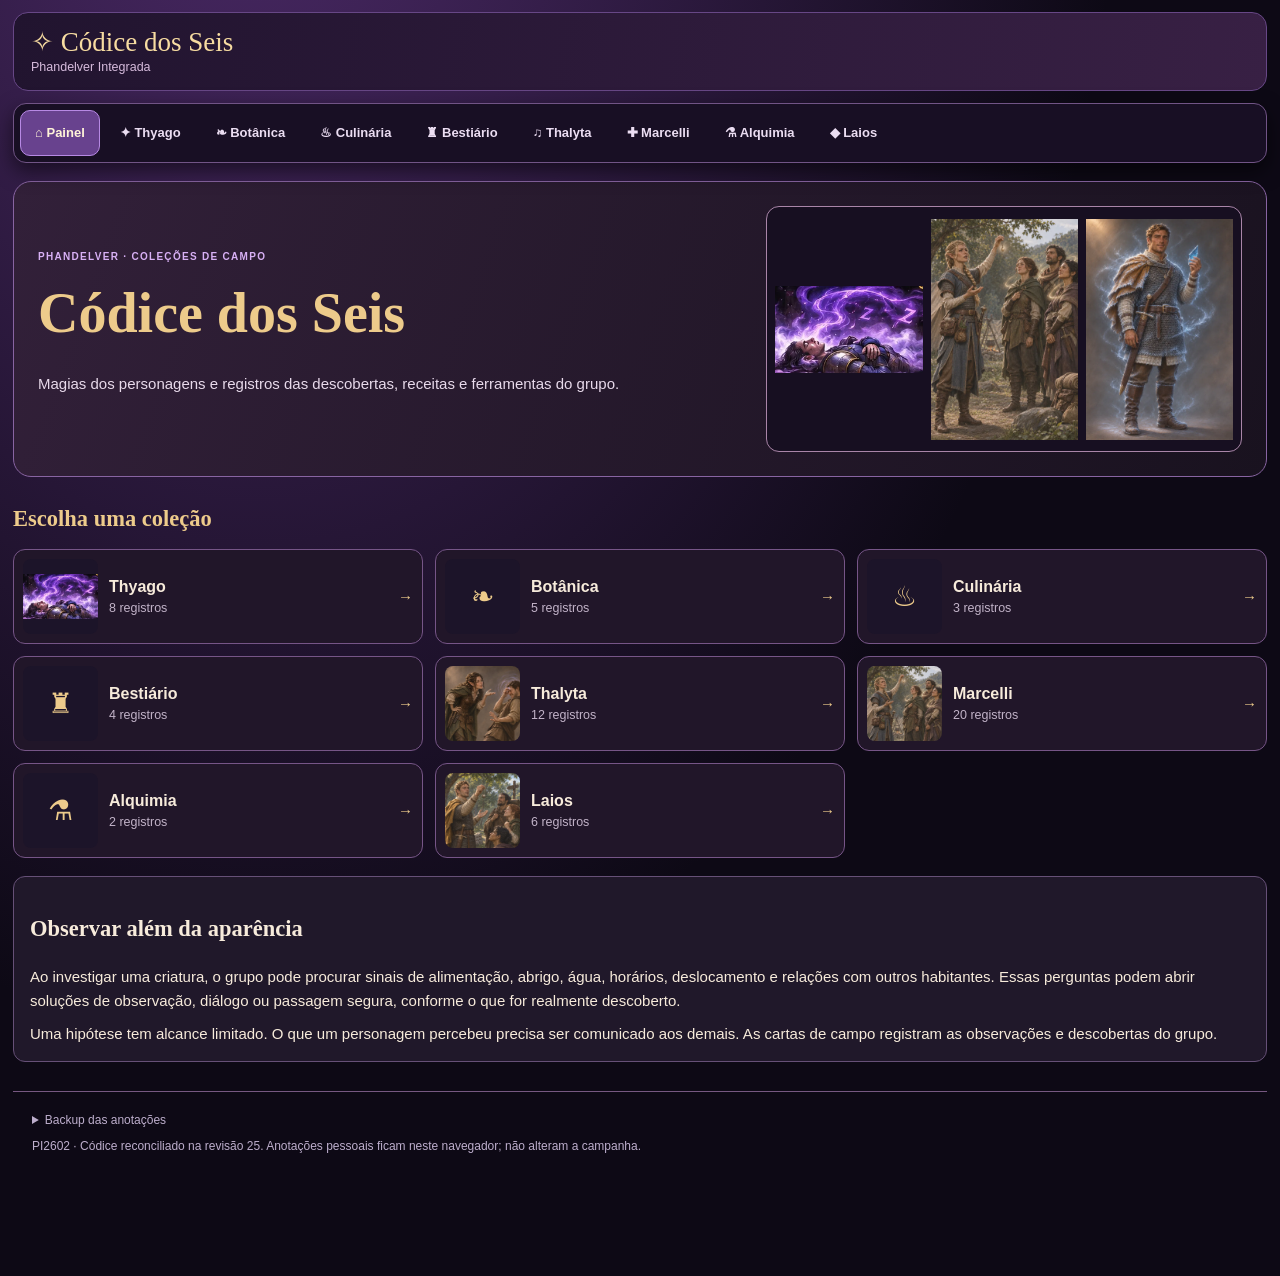
==== index.html @ 41990a7d "Integra coleções da campanha e ilustra cada receita Publica 60 cartas: 46 magias com descrição e dad" ====
<!doctype html>
<html lang="pt-BR">
<head>
  <meta charset="utf-8">
  <meta name="viewport" content="width=device-width, initial-scale=1">
  <title>Códice dos Seis · Phandelver Integrada</title>
  <link rel="icon" href="data:,">
  <link rel="stylesheet" href="./modelo.css">
  <script src="./modelo.js" defer></script>
</head>
<body>
  <div class="shell">
    <header class="head"><div><strong>✧ Códice dos Seis</strong><small>Phandelver Integrada</small></div></header>
    <nav class="nav" aria-label="Abas do Códice">
      <a href="#painel">⌂ Painel</a>
      <a href="#thyago">✦ Thyago</a>
      <a href="#botanica">❧ Botânica</a>
      <a href="#culinaria">♨ Culinária</a>
      <a href="#bestiario">♜ Bestiário</a>
      <a href="#thalyta">♫ Thalyta</a>
      <a href="#mercile">✚ Marcelli</a>
      <a href="#alquimia">⚗ Alquimia</a>
      <a href="#laios">◆ Laios</a>
    </nav>
    <main class="content">
      <section class="screen" id="painel" aria-labelledby="titulo-painel">
        <div class="hero">
          <div><div class="eyebrow">Phandelver · Coleções de campo</div><h1 id="titulo-painel">Códice dos Seis</h1><p>Magias dos personagens e registros das descobertas, receitas e ferramentas do grupo.</p></div>
          <div class="hero-gallery" aria-label="Ilustrações das coleções de magia">
            <img src="./thyago-classico-sono.webp" alt="Arte clássica da magia Sono" width="480" height="285">
            <img src="./mercile-bencao.webp" alt="Marcelli demonstra Bênção" width="760" height="1140">
            <img src="./laios-armadura-de-agathys.webp" alt="Laios demonstra Armadura de Agathys" width="760" height="1140">
          </div>
        </div>
        <h2 class="panelsection">Escolha uma coleção</h2>
        <div class="portals">
          <a class="portal" href="#thyago"><span class="portimg" aria-hidden="true"><img src="./thyago-classico-sono.webp" alt="" loading="lazy"></span><span><strong>Thyago</strong><small>8 registros</small></span><span aria-hidden="true">→</span></a>
          <a class="portal" href="#botanica"><span class="portimg" aria-hidden="true">❧</span><span><strong>Botânica</strong><small>5 registros</small></span><span aria-hidden="true">→</span></a>
          <a class="portal" href="#culinaria"><span class="portimg" aria-hidden="true">♨</span><span><strong>Culinária</strong><small>3 registros</small></span><span aria-hidden="true">→</span></a>
          <a class="portal" href="#bestiario"><span class="portimg" aria-hidden="true">♜</span><span><strong>Bestiário</strong><small>4 registros</small></span><span aria-hidden="true">→</span></a>
          <a class="portal" href="#thalyta"><span class="portimg" aria-hidden="true"><img src="./thalyta-zombaria-viciosa.webp" alt="" loading="lazy"></span><span><strong>Thalyta</strong><small>12 registros</small></span><span aria-hidden="true">→</span></a>
          <a class="portal" href="#mercile"><span class="portimg" aria-hidden="true"><img src="./mercile-bencao.webp" alt="" loading="lazy"></span><span><strong>Marcelli</strong><small>20 registros</small></span><span aria-hidden="true">→</span></a>
          <a class="portal" href="#alquimia"><span class="portimg" aria-hidden="true">⚗</span><span><strong>Alquimia</strong><small>2 registros</small></span><span aria-hidden="true">→</span></a>
          <a class="portal" href="#laios"><span class="portimg" aria-hidden="true"><img src="./laios-bencao.webp" alt="" loading="lazy"></span><span><strong>Laios</strong><small>6 registros</small></span><span aria-hidden="true">→</span></a>
        </div>
        <aside class="notebox" id="guia" aria-labelledby="titulo-guia">
      <h2 id="titulo-guia">Observar além da aparência</h2>
      <p>Ao investigar uma criatura, o grupo pode procurar sinais de alimentação, abrigo, água, horários, deslocamento e relações com outros habitantes. Essas perguntas podem abrir soluções de observação, diálogo ou passagem segura, conforme o que for realmente descoberto.</p>
      <p>Uma hipótese tem alcance limitado. O que um personagem percebeu precisa ser comunicado aos demais. As cartas de campo registram as observações e descobertas do grupo.</p>
    </aside>
      </section>
      <section class="screen" id="thyago" aria-labelledby="titulo-thyago">
        <div class="sectiontitle"><h2 id="titulo-thyago">✦ Thyago</h2><p>Magias preparadas e truques conhecidos. As artes clássicas interpretam visualmente as magias. A ficha descreve o efeito em jogo.</p></div>
        <div class="controls" hidden>
          <label>Buscar <input type="search" placeholder="Buscar na coleção…"></label>
          <label>Status<select><option value="">Todos os estados</option><option value="Preparada">Preparada</option><option value="Truque conhecido">Truque conhecido</option></select></label>
          <button type="button" data-open="true">Expandir cartas</button><button type="button" data-open="false">Recolher cartas</button>
          <output aria-live="polite"></output>
        </div>
        <div class="cards">
        <details class="card" id="thyago-sono" data-group="Preparada" data-note="thyago/sono">
          <summary><div class="art"><img src="./thyago-classico-sono.webp" alt="" loading="lazy"></div><div class="cardtop"><span class="tag">Preparada · Concentração</span><h3>Sono</h3><p class="type" lang="en">Sleep</p><p class="subdesc">Entorpece e pode adormecer alvos escolhidos.</p><span class="open" aria-hidden="true"></span></div></summary>
          <div class="detail"><dl class="facts" aria-label="Dados mecânicos"><div class="fact"><dt>Círculo</dt><dd>1º círculo</dd></div><div class="fact"><dt>Escola</dt><dd>Encantamento</dd></div><div class="fact"><dt>Conjuração</dt><dd>Ação</dd></div><div class="fact"><dt>Alcance</dt><dd>18 m</dd></div><div class="fact"><dt>Componentes</dt><dd>V · S · M — pitada de areia ou pétalas de rosa</dd></div><div class="fact"><dt>Duração</dt><dd>Até 1 minuto</dd></div><div class="fact"><dt>Concentração</dt><dd>Sim</dd></div><div class="fact"><dt>Ritual</dt><dd>Não</dd></div></dl><div class="sec"><h4>Descrição</h4><p>Entorpece e pode adormecer alvos escolhidos.</p></div><div class="sec"><h4>Regras e mecânicas</h4><p>Esfera de 1,5 m de raio. Salvaguarda de Sabedoria ao conjurar e, para quem falhou, no fim do próximo turno do alvo. A primeira falha deixa Incapacitado e a segunda, Inconsciente. Dano ou uma ação para sacudir o alvo a até 1,5 m encerra o efeito nele. Criaturas que não dormem ou imunes à Exaustão passam automaticamente.</p></div><div class="sec"><h4>Origem e fonte</h4><p>Feiticeiro · <a href="https://www.dndbeyond.com/sources/dnd/br-2024/spell-descriptions">Regras de D&amp;D de 2024</a></p></div><a href="./thyago-classico-sono.webp">Abrir ilustração completa</a><label class="notelabel">Anotações pessoais<textarea class="note" rows="2" maxlength="10000"></textarea></label></div>
        </details>
        <details class="card" id="thyago-escudo" data-group="Preparada" data-note="thyago/escudo">
          <summary><div class="art"><img src="./thyago-classico-escudo.webp" alt="" loading="lazy"></div><div class="cardtop"><span class="tag">Preparada · Reação</span><h3>Escudo</h3><p class="type" lang="en">Shield</p><p class="subdesc">Uma barreira de força imperceptível protege o conjurador.</p><span class="open" aria-hidden="true"></span></div></summary>
          <div class="detail"><dl class="facts" aria-label="Dados mecânicos"><div class="fact"><dt>Círculo</dt><dd>1º círculo</dd></div><div class="fact"><dt>Escola</dt><dd>Abjuração</dd></div><div class="fact"><dt>Conjuração</dt><dd>Reação</dd></div><div class="fact"><dt>Alcance</dt><dd>Pessoal</dd></div><div class="fact"><dt>Componentes</dt><dd>V · S</dd></div><div class="fact"><dt>Duração</dt><dd>1 rodada</dd></div><div class="fact"><dt>Concentração</dt><dd>Não</dd></div><div class="fact"><dt>Ritual</dt><dd>Não</dd></div></dl><div class="sec"><h4>Descrição</h4><p>Uma barreira de força imperceptível protege o conjurador.</p></div><div class="sec"><h4>Regras e mecânicas</h4><p>Reação ao ser atingido por um ataque ou virar alvo de Mísseis Mágicos. +5 de CA até o início do seu próximo turno, inclusive contra o ataque desencadeador. Impede dano de Mísseis Mágicos.</p></div><div class="sec"><h4>Origem e fonte</h4><p>Feiticeiro · <a href="https://www.dndbeyond.com/sources/dnd/br-2024/spell-descriptions">Regras de D&amp;D de 2024</a></p></div><a href="./thyago-classico-escudo.webp">Abrir ilustração completa</a><label class="notelabel">Anotações pessoais<textarea class="note" rows="2" maxlength="10000"></textarea></label></div>
        </details>
        <details class="card" id="thyago-farpas-prateadas" data-group="Preparada" data-note="thyago/farpas-prateadas">
          <summary><div class="art"><img src="./thyago-classico-farpas-prateadas.webp" alt="" loading="lazy"></div><div class="cardtop"><span class="tag">Preparada · Reação · Strixhaven</span><h3>Farpas Prateadas</h3><p class="type" lang="en">Silvery Barbs</p><p class="subdesc">Perturba o sucesso de uma criatura e encoraja outra.</p><span class="open" aria-hidden="true"></span></div></summary>
          <div class="detail"><dl class="facts" aria-label="Dados mecânicos"><div class="fact"><dt>Círculo</dt><dd>1º círculo</dd></div><div class="fact"><dt>Escola</dt><dd>Encantamento</dd></div><div class="fact"><dt>Conjuração</dt><dd>Reação</dd></div><div class="fact"><dt>Alcance</dt><dd>18 m</dd></div><div class="fact"><dt>Componentes</dt><dd>V</dd></div><div class="fact"><dt>Duração</dt><dd>Instantânea</dd></div><div class="fact"><dt>Concentração</dt><dd>Não</dd></div><div class="fact"><dt>Ritual</dt><dd>Não</dd></div></dl><div class="sec"><h4>Descrição</h4><p>Perturba o sucesso de uma criatura e encoraja outra.</p></div><div class="sec"><h4>Regras e mecânicas</h4><p>Reação quando uma criatura visível a até 18 m tem sucesso num ataque, teste de atributo ou salvaguarda. Ela repete o d20 e usa o menor. Uma criatura diferente que você vê no alcance, inclusive você, tem vantagem na próxima dessas jogadas em até 1 minuto. O benefício não se acumula.</p></div><div class="sec"><h4>Origem e fonte</h4><p>Feiticeiro · <a href="https://www.dndbeyond.com/posts/1371-silvery-barbs-snatch-a-victory-from-the-jaws-of">Strixhaven · 2021</a></p></div><a href="./thyago-classico-farpas-prateadas.webp">Abrir ilustração completa</a><label class="notelabel">Anotações pessoais<textarea class="note" rows="2" maxlength="10000"></textarea></label></div>
        </details>
        <details class="card" id="thyago-graxa" data-group="Preparada" data-note="thyago/graxa">
          <summary><div class="art"><img src="./thyago-classico-graxa.webp" alt="" loading="lazy"></div><div class="cardtop"><span class="tag">Preparada</span><h3>Graxa</h3><p class="type" lang="en">Grease</p><p class="subdesc">Torna uma parte do chão escorregadia.</p><span class="open" aria-hidden="true"></span></div></summary>
          <div class="detail"><dl class="facts" aria-label="Dados mecânicos"><div class="fact"><dt>Círculo</dt><dd>1º círculo</dd></div><div class="fact"><dt>Escola</dt><dd>Conjuração</dd></div><div class="fact"><dt>Conjuração</dt><dd>Ação</dd></div><div class="fact"><dt>Alcance</dt><dd>18 m</dd></div><div class="fact"><dt>Componentes</dt><dd>V · S · M — toucinho com pele ou manteiga</dd></div><div class="fact"><dt>Duração</dt><dd>1 minuto</dd></div><div class="fact"><dt>Concentração</dt><dd>Não</dd></div><div class="fact"><dt>Ritual</dt><dd>Não</dd></div></dl><div class="sec"><h4>Descrição</h4><p>Torna uma parte do chão escorregadia.</p></div><div class="sec"><h4>Regras e mecânicas</h4><p>Quadrado de 3 m de lado de graxa não inflamável e terreno difícil. Salvaguarda de Destreza ao surgir sob a criatura, ao entrar na área ou ao terminar o turno nela. Falha deixa Caído.</p></div><div class="sec"><h4>Origem e fonte</h4><p>Feiticeiro · <a href="https://www.dndbeyond.com/sources/dnd/br-2024/spell-descriptions">Regras de D&amp;D de 2024</a></p></div><a href="./thyago-classico-graxa.webp">Abrir ilustração completa</a><label class="notelabel">Anotações pessoais<textarea class="note" rows="2" maxlength="10000"></textarea></label></div>
        </details>
        <details class="card" id="thyago-explosao-feiticeira" data-group="Truque conhecido" data-note="thyago/explosao-feiticeira">
          <summary><div class="art"><img src="./thyago-classico-explosao-feiticeira.webp" alt="" loading="lazy"></div><div class="cardtop"><span class="tag">Truque conhecido</span><h3>Explosão Feiticeira</h3><p class="type" lang="en">Sorcerous Burst</p><p class="subdesc">Projeta energia feiticeira de um tipo escolhido.</p><span class="open" aria-hidden="true"></span></div></summary>
          <div class="detail"><dl class="facts" aria-label="Dados mecânicos"><div class="fact"><dt>Círculo</dt><dd>Truque</dd></div><div class="fact"><dt>Escola</dt><dd>Evocação</dd></div><div class="fact"><dt>Conjuração</dt><dd>Ação</dd></div><div class="fact"><dt>Alcance</dt><dd>36 m</dd></div><div class="fact"><dt>Componentes</dt><dd>V · S</dd></div><div class="fact"><dt>Duração</dt><dd>Instantânea</dd></div><div class="fact"><dt>Concentração</dt><dd>Não</dd></div><div class="fact"><dt>Ritual</dt><dd>Não</dd></div></dl><div class="sec"><h4>Descrição</h4><p>Projeta energia feiticeira de um tipo escolhido.</p></div><div class="sec"><h4>Regras e mecânicas</h4><p>Ataque mágico à distância contra uma criatura ou objeto. 1d8 de ácido, frio, fogo, elétrico, veneno, psíquico ou trovejante. Cada 8 permite outro d8, até um total de dados extras igual ao modificador de conjuração. O dano-base passa a 2d8/3d8/4d8 nos níveis 5/11/17. A arte estiliza diferentes tipos de energia. Escolha um tipo por conjuração.</p></div><div class="sec"><h4>Origem e fonte</h4><p>Feiticeiro · <a href="https://www.dndbeyond.com/sources/dnd/br-2024/spell-descriptions">Regras de D&amp;D de 2024</a></p></div><a href="./thyago-classico-explosao-feiticeira.webp">Abrir ilustração completa</a><label class="notelabel">Anotações pessoais<textarea class="note" rows="2" maxlength="10000"></textarea></label></div>
        </details>
        <details class="card" id="thyago-estilhaco-mental" data-group="Truque conhecido" data-note="thyago/estilhaco-mental">
          <summary><div class="art"><img src="./thyago-classico-estilhaco-mental.webp" alt="" loading="lazy"></div><div class="cardtop"><span class="tag">Truque conhecido</span><h3>Estilhaço Mental</h3><p class="type" lang="en">Mind Sliver</p><p class="subdesc">Desorienta uma criatura com uma intrusão psíquica.</p><span class="open" aria-hidden="true"></span></div></summary>
          <div class="detail"><dl class="facts" aria-label="Dados mecânicos"><div class="fact"><dt>Círculo</dt><dd>Truque</dd></div><div class="fact"><dt>Escola</dt><dd>Encantamento</dd></div><div class="fact"><dt>Conjuração</dt><dd>Ação</dd></div><div class="fact"><dt>Alcance</dt><dd>18 m</dd></div><div class="fact"><dt>Componentes</dt><dd>V</dd></div><div class="fact"><dt>Duração</dt><dd>1 rodada</dd></div><div class="fact"><dt>Concentração</dt><dd>Não</dd></div><div class="fact"><dt>Ritual</dt><dd>Não</dd></div></dl><div class="sec"><h4>Descrição</h4><p>Desorienta uma criatura com uma intrusão psíquica.</p></div><div class="sec"><h4>Regras e mecânicas</h4><p>Salvaguarda de Inteligência. Falha causa 1d6 psíquico e impõe −1d4 à próxima salvaguarda do alvo até o fim do seu próximo turno. Dano de 2d6/3d6/4d6 nos níveis 5/11/17.</p></div><div class="sec"><h4>Origem e fonte</h4><p>Feiticeiro · <a href="https://www.dndbeyond.com/sources/dnd/phb-2024">Player’s Handbook · 2024</a></p></div><a href="./thyago-classico-estilhaco-mental.webp">Abrir ilustração completa</a><label class="notelabel">Anotações pessoais<textarea class="note" rows="2" maxlength="10000"></textarea></label></div>
        </details>
        <details class="card" id="thyago-mao-magica" data-group="Truque conhecido" data-note="thyago/mao-magica">
          <summary><div class="art"><img src="./thyago-classico-mao-magica.webp" alt="" loading="lazy"></div><div class="cardtop"><span class="tag">Truque conhecido</span><h3>Mão Mágica</h3><p class="type" lang="en">Mage Hand</p><p class="subdesc">Uma mão espectral manipula objetos leves à distância.</p><span class="open" aria-hidden="true"></span></div></summary>
          <div class="detail"><dl class="facts" aria-label="Dados mecânicos"><div class="fact"><dt>Círculo</dt><dd>Truque</dd></div><div class="fact"><dt>Escola</dt><dd>Conjuração</dd></div><div class="fact"><dt>Conjuração</dt><dd>Ação</dd></div><div class="fact"><dt>Alcance</dt><dd>9 m</dd></div><div class="fact"><dt>Componentes</dt><dd>V · S</dd></div><div class="fact"><dt>Duração</dt><dd>1 minuto</dd></div><div class="fact"><dt>Concentração</dt><dd>Não</dd></div><div class="fact"><dt>Ritual</dt><dd>Não</dd></div></dl><div class="sec"><h4>Descrição</h4><p>Uma mão espectral manipula objetos leves à distância.</p></div><div class="sec"><h4>Regras e mecânicas</h4><p>Pode abrir recipientes ou portas destrancadas e manipular, retirar ou guardar objetos. Nas rodadas seguintes, uma ação de Magia volta a controlá-la e pode movê-la até 9 m. A mão não ataca, não ativa itens mágicos e carrega até 4,5 kg.</p></div><div class="sec"><h4>Origem e fonte</h4><p>Feiticeiro · <a href="https://www.dndbeyond.com/sources/dnd/br-2024/spell-descriptions">Regras de D&amp;D de 2024</a></p></div><a href="./thyago-classico-mao-magica.webp">Abrir ilustração completa</a><label class="notelabel">Anotações pessoais<textarea class="note" rows="2" maxlength="10000"></textarea></label></div>
        </details>
        <details class="card" id="thyago-ilusao-menor" data-group="Truque conhecido" data-note="thyago/ilusao-menor">
          <summary><div class="art"><img src="./thyago-classico-ilusao-menor.webp" alt="" loading="lazy"></div><div class="cardtop"><span class="tag">Truque conhecido</span><h3>Ilusão Menor</h3><p class="type" lang="en">Minor Illusion</p><p class="subdesc">Cria um som ou a imagem de um objeto.</p><span class="open" aria-hidden="true"></span></div></summary>
          <div class="detail"><dl class="facts" aria-label="Dados mecânicos"><div class="fact"><dt>Círculo</dt><dd>Truque</dd></div><div class="fact"><dt>Escola</dt><dd>Ilusão</dd></div><div class="fact"><dt>Conjuração</dt><dd>Ação</dd></div><div class="fact"><dt>Alcance</dt><dd>9 m</dd></div><div class="fact"><dt>Componentes</dt><dd>S · M — um pouco de lã</dd></div><div class="fact"><dt>Duração</dt><dd>1 minuto</dd></div><div class="fact"><dt>Concentração</dt><dd>Não</dd></div><div class="fact"><dt>Ritual</dt><dd>Não</dd></div></dl><div class="sec"><h4>Descrição</h4><p>Cria um som ou a imagem de um objeto.</p></div><div class="sec"><h4>Regras e mecânicas</h4><p>Imagem de um objeto em cubo de até 1,5 m de lado, sem luz, som ou cheiro. O toque revela a ilusão. Uma ação de Estudar permite identificá-la com Investigação contra a CD de magia.</p></div><div class="sec"><h4>Origem e fonte</h4><p>Feiticeiro · <a href="https://www.dndbeyond.com/sources/dnd/br-2024/spell-descriptions">Regras de D&amp;D de 2024</a></p></div><a href="./thyago-classico-ilusao-menor.webp">Abrir ilustração completa</a><label class="notelabel">Anotações pessoais<textarea class="note" rows="2" maxlength="10000"></textarea></label></div>
        </details>
        </div>
      </section>
      <section class="screen" id="botanica" aria-labelledby="titulo-botanica">
        <div class="sectiontitle"><h2 id="titulo-botanica">❧ Botânica</h2><p>Registros botânicos; quantidades e efeitos dependem da reconciliação.</p></div>
        <div class="controls" hidden>
          <label>Buscar <input type="search" placeholder="Buscar na coleção…"></label>
          
          <button type="button" data-open="true">Expandir cartas</button><button type="button" data-open="false">Recolher cartas</button>
          <output aria-live="polite"></output>
        </div>
        <div class="cards"><details class="card" id="botanica-herbalismo" data-group="referência pública" data-note="botanica/herbalismo"><summary><div class="art"><img src="./colecao-oficios.webp" alt="Ilustração editorial de estudo e ferramentas; não identifica uma espécie de planta" loading="lazy" width="1100" height="1100"></div><div class="cardtop"><span class="tag">referência pública</span><h3>Herbalismo de Marcelli</h3><span class="open" aria-hidden="true"></span></div></summary><div class="detail"><p>Herbalismo de Marcelli consta como proficiência na ficha. Posse, acesso a ferramentas e estoques atuais precisam ser conferidos antes de um preparo.</p><p class="art-note">Ilustração interpretativa. Cores, pose e acessórios não são registro de observação nem prova de posse.</p><a href="./colecao-oficios.webp">Abrir ilustração completa</a><label class="notelabel">Anotações pessoais<textarea class="note" rows="2" maxlength="10000"></textarea></label></div></details><details class="card" id="botanica-natureza" data-group="referência pública" data-note="botanica/natureza"><summary><div class="art"><img src="./colecao-oficios.webp" alt="Ilustração editorial de estudo e ferramentas; não identifica uma espécie de planta" loading="lazy" width="1100" height="1100"></div><div class="cardtop"><span class="tag">referência pública</span><h3>Natureza de Senshi</h3><span class="open" aria-hidden="true"></span></div></summary><div class="detail"><p>Natureza de Senshi consta como proficiência na ficha. Isso permite propor estudos, mas não identifica automaticamente plantas nem garante segurança alimentar.</p><p class="art-note">Ilustração interpretativa. Cores, pose e acessórios não são registro de observação nem prova de posse.</p><a href="./colecao-oficios.webp">Abrir ilustração completa</a><label class="notelabel">Anotações pessoais<textarea class="note" rows="2" maxlength="10000"></textarea></label></div></details><details class="card" id="botanica-serenalia" data-group="registro histórico" data-note="botanica/serenalia"><summary><div class="art"><img src="./colecao-oficios.webp" alt="Ilustração editorial de estudo e ferramentas; não identifica uma espécie de planta" loading="lazy" width="1100" height="1100"></div><div class="cardtop"><span class="tag">registro histórico</span><h3>Serenália</h3><span class="open" aria-hidden="true"></span></div></summary><div class="detail"><p>Serenália aparece no histórico de colheita da sessão. Quantidade atual, custódia, conservação e propriedades não estão integralmente reconciliadas. O nome usado na sessão não confirma espécie botânica real ou efeito mágico.</p><p class="art-note">Ilustração interpretativa. Cores, pose e acessórios não são registro de observação nem prova de posse.</p><a href="./colecao-oficios.webp">Abrir ilustração completa</a><label class="notelabel">Anotações pessoais<textarea class="note" rows="2" maxlength="10000"></textarea></label></div></details><details class="card" id="botanica-mentaria" data-group="registro histórico" data-note="botanica/mentaria"><summary><div class="art"><img src="./colecao-oficios.webp" alt="Ilustração editorial de estudo e ferramentas; não identifica uma espécie de planta" loading="lazy" width="1100" height="1100"></div><div class="cardtop"><span class="tag">registro histórico</span><h3>Mentária-das-colinas</h3><span class="open" aria-hidden="true"></span></div></summary><div class="detail"><p>Mentária-das-colinas aparece no histórico de colheita da sessão. Quantidade atual, custódia, conservação e propriedades não estão integralmente reconciliadas. O nome usado na sessão não confirma espécie botânica real ou efeito mágico.</p><p class="art-note">Ilustração interpretativa. Cores, pose e acessórios não são registro de observação nem prova de posse.</p><a href="./colecao-oficios.webp">Abrir ilustração completa</a><label class="notelabel">Anotações pessoais<textarea class="note" rows="2" maxlength="10000"></textarea></label></div></details><details class="card" id="botanica-raiz-de-vigor" data-group="registro histórico" data-note="botanica/raiz-de-vigor"><summary><div class="art"><img src="./colecao-oficios.webp" alt="Ilustração editorial de estudo e ferramentas; não identifica uma espécie de planta" loading="lazy" width="1100" height="1100"></div><div class="cardtop"><span class="tag">registro histórico</span><h3>Raiz-de-vigor</h3><span class="open" aria-hidden="true"></span></div></summary><div class="detail"><p>Raiz-de-vigor aparece no histórico de colheita da sessão. Quantidade atual, custódia, conservação e propriedades não estão integralmente reconciliadas. O nome usado na sessão não confirma espécie botânica real ou efeito mágico.</p><p class="art-note">Ilustração interpretativa. Cores, pose e acessórios não são registro de observação nem prova de posse.</p><a href="./colecao-oficios.webp">Abrir ilustração completa</a><label class="notelabel">Anotações pessoais<textarea class="note" rows="2" maxlength="10000"></textarea></label></div></details>
        
        
        </div>
      </section>
      <section class="screen" id="culinaria" aria-labelledby="titulo-culinaria">
        <div class="sectiontitle"><h2 id="titulo-culinaria">♨ Culinária</h2><p>Receitas comuns do repertório do Senshi.</p></div>
        <div class="controls" hidden>
          <label>Buscar <input type="search" placeholder="Buscar na coleção…"></label>
          
          <button type="button" data-open="true">Expandir cartas</button><button type="button" data-open="false">Recolher cartas</button>
          <output aria-live="polite"></output>
        </div>
        <div class="cards"><details class="card" id="culinaria-ensopado" data-group="referência pública" data-note="culinaria/ensopado"><summary><div class="art"><img src="./receita-ensopado.webp" alt="Ilustração editorial de comida comum" loading="lazy" width="1100" height="1100"></div><div class="cardtop"><span class="tag">referência pública</span><h3>Ensopado de Cogumelos da Caverna</h3><span class="open" aria-hidden="true"></span></div></summary><div class="detail"><p>Ensopado de Cogumelos da Caverna é uma receita comum já presente no Códice público. Usar somente cogumelos identificados como adequados ao consumo. Esta publicação não adiciona ingredientes ou porções ao inventário.</p><p class="art-note">Ilustração interpretativa. Cores, pose e acessórios não são registro de observação nem prova de posse.</p><a href="./receita-ensopado.webp">Abrir ilustração completa</a><label class="notelabel">Anotações pessoais<textarea class="note" rows="2" maxlength="10000"></textarea></label></div></details><details class="card" id="culinaria-espetinhos" data-group="referência pública" data-note="culinaria/espetinhos"><summary><div class="art"><img src="./receita-espetinhos.webp" alt="Ilustração editorial de comida comum" loading="lazy" width="1100" height="1100"></div><div class="cardtop"><span class="tag">referência pública</span><h3>Espetinhos do Explorador</h3><span class="open" aria-hidden="true"></span></div></summary><div class="detail"><p>Espetinhos do Explorador é uma receita comum de viagem já presente no Códice público. Ingredientes, utensílios e tempo precisam ser conferidos antes do preparo. Esta publicação não adiciona ingredientes ou porções ao inventário.</p><p class="art-note">Ilustração interpretativa. Cores, pose e acessórios não são registro de observação nem prova de posse.</p><a href="./receita-espetinhos.webp">Abrir ilustração completa</a><label class="notelabel">Anotações pessoais<textarea class="note" rows="2" maxlength="10000"></textarea></label></div></details><details class="card" id="culinaria-caldo" data-group="referência pública" data-note="culinaria/caldo"><summary><div class="art"><img src="./receita-caldo.webp" alt="Ilustração editorial de comida comum" loading="lazy" width="1100" height="1100"></div><div class="cardtop"><span class="tag">referência pública</span><h3>Caldo Revigorante do Viajante</h3><span class="open" aria-hidden="true"></span></div></summary><div class="detail"><p>Caldo Revigorante do Viajante é uma receita comum já presente no Códice público. O nome não concede cura de pontos de vida ou outro efeito mágico. Esta publicação não adiciona ingredientes ou porções ao inventário.</p><p class="art-note">Ilustração interpretativa. Cores, pose e acessórios não são registro de observação nem prova de posse.</p><a href="./receita-caldo.webp">Abrir ilustração completa</a><label class="notelabel">Anotações pessoais<textarea class="note" rows="2" maxlength="10000"></textarea></label></div></details>
        
        
        
        </div>
      </section>
      <section class="screen" id="bestiario" aria-labelledby="titulo-bestiario">
        <div class="sectiontitle"><h2 id="titulo-bestiario">♜ Bestiário</h2><p>Criaturas encontradas pelo grupo.</p></div>
        <div class="controls" hidden>
          <label>Buscar <input type="search" placeholder="Buscar na coleção…"></label>
          
          <button type="button" data-open="true">Expandir cartas</button><button type="button" data-open="false">Recolher cartas</button>
          <output aria-live="polite"></output>
        </div>
        <div class="cards"><details class="card" id="bestiario-goblins" data-group="avistado" data-note="bestiario/goblins"><summary><div class="art"><img src="./colecao-goblin.webp" alt="Ilustração interpretativa de Goblins Cragmaw" loading="lazy" width="1100" height="1100"></div><div class="cardtop"><span class="tag">avistado</span><h3>Goblins Cragmaw</h3><span class="open" aria-hidden="true"></span></div></summary><div class="detail"><p>Goblins Cragmaw foram vistos pelo grupo na caverna Cragmaw. Registro confirmado pelo jogador; capacidades não observadas permanecem fora desta carta.</p><p class="art-note">Ilustração interpretativa. Cores, pose e acessórios não são registro de observação nem prova de posse.</p><a href="./colecao-goblin.webp">Abrir ilustração completa</a><label class="notelabel">Anotações pessoais<textarea class="note" rows="2" maxlength="10000"></textarea></label></div></details><details class="card" id="bestiario-bugbear" data-group="avistado" data-note="bestiario/bugbear"><summary><div class="art"><img src="./colecao-bugbear.webp" alt="Ilustração interpretativa de Bugbear" loading="lazy" width="1100" height="1100"></div><div class="cardtop"><span class="tag">avistado</span><h3>Bugbear</h3><span class="open" aria-hidden="true"></span></div></summary><div class="detail"><p>Bugbear foi visto pelo grupo na caverna Cragmaw. A carta registra o encontro, sem revelar estatísticas ou atribuir uma coleta de partes.</p><p class="art-note">Ilustração interpretativa. Cores, pose e acessórios não são registro de observação nem prova de posse.</p><a href="./colecao-bugbear.webp">Abrir ilustração completa</a><label class="notelabel">Anotações pessoais<textarea class="note" rows="2" maxlength="10000"></textarea></label></div></details><details class="card" id="bestiario-cobra-gigante" data-group="avistado" data-note="bestiario/cobra-gigante"><summary><div class="art"><img src="./colecao-cobra.webp" alt="Ilustração interpretativa de Cobra gigante de Cragmaw" loading="lazy" width="1100" height="1100"></div><div class="cardtop"><span class="tag">avistado</span><h3>Cobra gigante de Cragmaw</h3><span class="open" aria-hidden="true"></span></div></summary><div class="detail"><p>Cobra gigante de Cragmaw foi vista pelo grupo na caverna Cragmaw. O jogador confirmou que é a criatura presente nessa caverna na aventura. Não há estoque de partes ou substâncias confirmado por esta carta.</p><p class="art-note">Ilustração interpretativa. Cores, pose e acessórios não são registro de observação nem prova de posse.</p><a href="./colecao-cobra.webp">Abrir ilustração completa</a><label class="notelabel">Anotações pessoais<textarea class="note" rows="2" maxlength="10000"></textarea></label></div></details><details class="card" id="bestiario-manticora" data-group="observado" data-note="bestiario/manticora"><summary><div class="art"><img src="./colecao-manticora.webp" alt="Ilustração interpretativa de Mantícora" loading="lazy" width="1100" height="1100"></div><div class="cardtop"><span class="tag">observado</span><h3>Mantícora</h3><span class="open" aria-hidden="true"></span></div></summary><div class="detail"><p>Mantícora foi vista pelo grupo, que conversou com ela. A interação foi confirmada pelo jogador. Conversar não comprova conhecer todas as capacidades da espécie nem disponibiliza um corpo para coleta.</p><p class="art-note">Ilustração interpretativa. Cores, pose e acessórios não são registro de observação nem prova de posse.</p><a href="./colecao-manticora.webp">Abrir ilustração completa</a><label class="notelabel">Anotações pessoais<textarea class="note" rows="2" maxlength="10000"></textarea></label></div></details>
        
        
        
        </div>
      </section>
      <section class="screen" id="thalyta" aria-labelledby="titulo-thalyta">
        <div class="sectiontitle"><h2 id="titulo-thalyta">♫ Thalyta</h2><p>Magias de Barda e Bruxa e opções de linhagem.</p></div>
        <div class="controls" hidden>
          <label>Buscar <input type="search" placeholder="Buscar na coleção…"></label>
          <label>Status<select><option value="">Todos os estados</option><option value="Truque conhecido">Truque conhecido</option><option value="Magia de 1º círculo">Magia de 1º círculo</option><option value="Truque inicial de linhagem">Truque inicial de linhagem</option><option value="Troca de linhagem planejada">Troca de linhagem planejada</option></select></label>
          <button type="button" data-open="true">Expandir cartas</button><button type="button" data-open="false">Recolher cartas</button>
          <output aria-live="polite"></output>
        </div>
        <div class="cards">
        <details class="card" id="thalyta-zombaria-viciosa" data-group="Truque conhecido" data-note="thalyta/zombaria-viciosa">
          <summary><div class="art"><img src="./thalyta-zombaria-viciosa.webp" alt="" loading="lazy"></div><div class="cardtop"><span class="tag">Truque conhecido</span><h3>Zombaria Viciosa</h3><p class="subdesc">Uma provocação encantada abala o alvo.</p><span class="open" aria-hidden="true"></span></div></summary>
          <div class="detail"><dl class="facts" aria-label="Dados mecânicos"><div class="fact"><dt>Círculo</dt><dd>Truque</dd></div><div class="fact"><dt>Escola</dt><dd>Encantamento</dd></div><div class="fact"><dt>Conjuração</dt><dd>Ação</dd></div><div class="fact"><dt>Alcance</dt><dd>18 m</dd></div><div class="fact"><dt>Componentes</dt><dd>V</dd></div><div class="fact"><dt>Duração</dt><dd>Instantânea</dd></div><div class="fact"><dt>Concentração</dt><dd>Não</dd></div><div class="fact"><dt>Ritual</dt><dd>Não</dd></div></dl><div class="sec"><h4>Descrição</h4><p>Uma provocação encantada abala o alvo.</p></div><div class="sec"><h4>Regras e mecânicas</h4><p>Uma criatura que você vê ou ouve faz uma salvaguarda de Sabedoria. Falha causa 1d6 psíquico e desvantagem na próxima jogada de ataque até o fim do próximo turno do alvo. Dano de 2d6/3d6/4d6 nos níveis 5/11/17.</p></div><div class="sec"><h4>Origem e fonte</h4><p>Barda · <a href="https://www.dndbeyond.com/sources/dnd/br-2024/spell-descriptions">Regras de D&amp;D de 2024</a></p></div><a href="./thalyta-zombaria-viciosa.webp">Abrir ilustração completa</a><label class="notelabel">Anotações pessoais<textarea class="note" rows="2" maxlength="10000"></textarea></label></div>
        </details>
        <details class="card" id="thalyta-mensagem" data-group="Truque conhecido" data-note="thalyta/mensagem">
          <summary><div class="art"><img src="./thalyta-mensagem.webp" alt="" loading="lazy"></div><div class="cardtop"><span class="tag">Truque conhecido</span><h3>Mensagem</h3><p class="subdesc">Envia um sussurro que apenas o destinatário ouve.</p><span class="open" aria-hidden="true"></span></div></summary>
          <div class="detail"><dl class="facts" aria-label="Dados mecânicos"><div class="fact"><dt>Círculo</dt><dd>Truque</dd></div><div class="fact"><dt>Escola</dt><dd>Transmutação</dd></div><div class="fact"><dt>Conjuração</dt><dd>Ação</dd></div><div class="fact"><dt>Alcance</dt><dd>36 m</dd></div><div class="fact"><dt>Componentes</dt><dd>S · M — fio de cobre</dd></div><div class="fact"><dt>Duração</dt><dd>1 rodada</dd></div><div class="fact"><dt>Concentração</dt><dd>Não</dd></div><div class="fact"><dt>Ritual</dt><dd>Não</dd></div></dl><div class="sec"><h4>Descrição</h4><p>Envia um sussurro que apenas o destinatário ouve.</p></div><div class="sec"><h4>Regras e mecânicas</h4><p>Aponte para uma criatura no alcance. Só ela ouve e pode responder de modo que só você escute. Silêncio mágico e certas barreiras bloqueiam a transmissão.</p></div><div class="sec"><h4>Origem e fonte</h4><p>Barda · <a href="https://www.dndbeyond.com/sources/dnd/br-2024/spell-descriptions">Regras de D&amp;D de 2024</a></p></div><a href="./thalyta-mensagem.webp">Abrir ilustração completa</a><label class="notelabel">Anotações pessoais<textarea class="note" rows="2" maxlength="10000"></textarea></label></div>
        </details>
        <details class="card" id="thalyta-imagem-silenciosa" data-group="Magia de 1º círculo" data-note="thalyta/imagem-silenciosa">
          <summary><div class="art"><img src="./thalyta-imagem-silenciosa.webp" alt="" loading="lazy"></div><div class="cardtop"><span class="tag">Magia de 1º círculo</span><h3>Imagem Silenciosa</h3><p class="subdesc">Cria uma imagem ilusória puramente visual.</p><span class="open" aria-hidden="true"></span></div></summary>
          <div class="detail"><dl class="facts" aria-label="Dados mecânicos"><div class="fact"><dt>Círculo</dt><dd>1º círculo</dd></div><div class="fact"><dt>Escola</dt><dd>Ilusão</dd></div><div class="fact"><dt>Conjuração</dt><dd>Ação</dd></div><div class="fact"><dt>Alcance</dt><dd>18 m</dd></div><div class="fact"><dt>Componentes</dt><dd>V · S · M — um pouco de lã</dd></div><div class="fact"><dt>Duração</dt><dd>Até 10 minutos</dd></div><div class="fact"><dt>Concentração</dt><dd>Sim</dd></div><div class="fact"><dt>Ritual</dt><dd>Não</dd></div></dl><div class="sec"><h4>Descrição</h4><p>Cria uma imagem ilusória puramente visual.</p></div><div class="sec"><h4>Regras e mecânicas</h4><p>Objeto, criatura ou outro fenômeno visível em cubo de até 4,5 m de lado. Uma ação de Magia pode mover a imagem dentro do alcance. O toque a denuncia. Uma ação de Estudar permite identificá-la com Investigação contra a CD de magia.</p></div><div class="sec"><h4>Origem e fonte</h4><p>Barda · também disponível por Visões Nebulosas conforme a ficha · <a href="https://www.dndbeyond.com/sources/dnd/br-2024/spell-descriptions">Regras de D&amp;D de 2024</a></p></div><a href="./thalyta-imagem-silenciosa.webp">Abrir ilustração completa</a><label class="notelabel">Anotações pessoais<textarea class="note" rows="2" maxlength="10000"></textarea></label></div>
        </details>
        <details class="card" id="thalyta-sussurros-dissonantes" data-group="Magia de 1º círculo" data-note="thalyta/sussurros-dissonantes">
          <summary><div class="art"><img src="./thalyta-sussurros-dissonantes.webp" alt="" loading="lazy"></div><div class="cardtop"><span class="tag">Magia de 1º círculo</span><h3>Sussurros Dissonantes</h3><p class="subdesc">Uma melodia dissonante irrompe na mente do alvo.</p><span class="open" aria-hidden="true"></span></div></summary>
          <div class="detail"><dl class="facts" aria-label="Dados mecânicos"><div class="fact"><dt>Círculo</dt><dd>1º círculo</dd></div><div class="fact"><dt>Escola</dt><dd>Encantamento</dd></div><div class="fact"><dt>Conjuração</dt><dd>Ação</dd></div><div class="fact"><dt>Alcance</dt><dd>18 m</dd></div><div class="fact"><dt>Componentes</dt><dd>V</dd></div><div class="fact"><dt>Duração</dt><dd>Instantânea</dd></div><div class="fact"><dt>Concentração</dt><dd>Não</dd></div><div class="fact"><dt>Ritual</dt><dd>Não</dd></div></dl><div class="sec"><h4>Descrição</h4><p>Uma melodia dissonante irrompe na mente do alvo.</p></div><div class="sec"><h4>Regras e mecânicas</h4><p>Salvaguarda de Sabedoria. Falha causa 3d6 psíquico e o alvo usa a reação, se disponível, para se afastar pela rota mais segura. Sucesso causa metade do dano, sem movimento. Soma 1d6 por círculo acima do primeiro.</p></div><div class="sec"><h4>Origem e fonte</h4><p>Barda · <a href="https://www.dndbeyond.com/sources/dnd/br-2024/spell-descriptions">Regras de D&amp;D de 2024</a></p></div><a href="./thalyta-sussurros-dissonantes.webp">Abrir ilustração completa</a><label class="notelabel">Anotações pessoais<textarea class="note" rows="2" maxlength="10000"></textarea></label></div>
        </details>
        <details class="card" id="thalyta-palavra-curativa" data-group="Magia de 1º círculo" data-note="thalyta/palavra-curativa">
          <summary><div class="art"><img src="./thalyta-palavra-curativa.webp" alt="" loading="lazy"></div><div class="cardtop"><span class="tag">Magia de 1º círculo</span><h3>Palavra Curativa</h3><p class="subdesc">Revigora uma criatura visível à distância.</p><span class="open" aria-hidden="true"></span></div></summary>
          <div class="detail"><dl class="facts" aria-label="Dados mecânicos"><div class="fact"><dt>Círculo</dt><dd>1º círculo</dd></div><div class="fact"><dt>Escola</dt><dd>Abjuração</dd></div><div class="fact"><dt>Conjuração</dt><dd>Ação bônus</dd></div><div class="fact"><dt>Alcance</dt><dd>18 m</dd></div><div class="fact"><dt>Componentes</dt><dd>V</dd></div><div class="fact"><dt>Duração</dt><dd>Instantânea</dd></div><div class="fact"><dt>Concentração</dt><dd>Não</dd></div><div class="fact"><dt>Ritual</dt><dd>Não</dd></div></dl><div class="sec"><h4>Descrição</h4><p>Revigora uma criatura visível à distância.</p></div><div class="sec"><h4>Regras e mecânicas</h4><p>Restaura 2d4 + modificador de Carisma em PV. Soma 2d4 por círculo acima do primeiro.</p></div><div class="sec"><h4>Origem e fonte</h4><p>Barda · <a href="https://www.dndbeyond.com/sources/dnd/br-2024/spell-descriptions">Regras de D&amp;D de 2024</a></p></div><a href="./thalyta-palavra-curativa.webp">Abrir ilustração completa</a><label class="notelabel">Anotações pessoais<textarea class="note" rows="2" maxlength="10000"></textarea></label></div>
        </details>
        <details class="card" id="thalyta-comando" data-group="Magia de 1º círculo" data-note="thalyta/comando">
          <summary><div class="art"><img src="./thalyta-comando.webp" alt="" loading="lazy"></div><div class="cardtop"><span class="tag">Magia de 1º círculo</span><h3>Comando</h3><p class="subdesc">Impõe uma ordem breve a uma criatura.</p><span class="open" aria-hidden="true"></span></div></summary>
          <div class="detail"><dl class="facts" aria-label="Dados mecânicos"><div class="fact"><dt>Círculo</dt><dd>1º círculo</dd></div><div class="fact"><dt>Escola</dt><dd>Encantamento</dd></div><div class="fact"><dt>Conjuração</dt><dd>Ação</dd></div><div class="fact"><dt>Alcance</dt><dd>18 m</dd></div><div class="fact"><dt>Componentes</dt><dd>V</dd></div><div class="fact"><dt>Duração</dt><dd>Instantânea</dd></div><div class="fact"><dt>Concentração</dt><dd>Não</dd></div><div class="fact"><dt>Ritual</dt><dd>Não</dd></div></dl><div class="sec"><h4>Descrição</h4><p>Impõe uma ordem breve a uma criatura.</p></div><div class="sec"><h4>Regras e mecânicas</h4><p>Salvaguarda de Sabedoria. Em falha, o alvo obedece no próximo turno. Opções da regra: aproximar-se, largar, fugir, prostrar-se ou parar. Acrescenta um alvo por círculo acima do primeiro.</p></div><div class="sec"><h4>Origem e fonte</h4><p>Barda · <a href="https://www.dndbeyond.com/sources/dnd/br-2024/spell-descriptions">Regras de D&amp;D de 2024</a></p></div><a href="./thalyta-comando.webp">Abrir ilustração completa</a><label class="notelabel">Anotações pessoais<textarea class="note" rows="2" maxlength="10000"></textarea></label></div>
        </details>
        <details class="card" id="thalyta-rajada-mistica" data-group="Truque conhecido" data-note="thalyta/rajada-mistica">
          <summary><div class="art"><img src="./thalyta-rajada-mistica.webp" alt="" loading="lazy"></div><div class="cardtop"><span class="tag">Truque conhecido</span><h3>Rajada Mística</h3><p class="subdesc">Dispara um feixe crepitante de força.</p><span class="open" aria-hidden="true"></span></div></summary>
          <div class="detail"><dl class="facts" aria-label="Dados mecânicos"><div class="fact"><dt>Círculo</dt><dd>Truque</dd></div><div class="fact"><dt>Escola</dt><dd>Evocação</dd></div><div class="fact"><dt>Conjuração</dt><dd>Ação</dd></div><div class="fact"><dt>Alcance</dt><dd>36 m</dd></div><div class="fact"><dt>Componentes</dt><dd>V · S</dd></div><div class="fact"><dt>Duração</dt><dd>Instantânea</dd></div><div class="fact"><dt>Concentração</dt><dd>Não</dd></div><div class="fact"><dt>Ritual</dt><dd>Não</dd></div></dl><div class="sec"><h4>Descrição</h4><p>Dispara um feixe crepitante de força.</p></div><div class="sec"><h4>Regras e mecânicas</h4><p>Ataque mágico à distância contra uma criatura ou objeto. Acerto causa 1d10 de força. São 2/3/4 feixes nos níveis 5/11/17, com ataques separados.</p></div><div class="sec"><h4>Origem e fonte</h4><p>Bruxa · <a href="https://www.dndbeyond.com/sources/dnd/br-2024/spell-descriptions">Regras de D&amp;D de 2024</a></p></div><a href="./thalyta-rajada-mistica.webp">Abrir ilustração completa</a><label class="notelabel">Anotações pessoais<textarea class="note" rows="2" maxlength="10000"></textarea></label></div>
        </details>
        <details class="card" id="thalyta-estilhaco-mental" data-group="Truque conhecido" data-note="thalyta/estilhaco-mental">
          <summary><div class="art"><img src="./thalyta-estilhaco-mental.webp" alt="" loading="lazy"></div><div class="cardtop"><span class="tag">Truque conhecido</span><h3>Estilhaço Mental</h3><p class="subdesc">Desorienta uma criatura com uma intrusão psíquica.</p><span class="open" aria-hidden="true"></span></div></summary>
          <div class="detail"><dl class="facts" aria-label="Dados mecânicos"><div class="fact"><dt>Círculo</dt><dd>Truque</dd></div><div class="fact"><dt>Escola</dt><dd>Encantamento</dd></div><div class="fact"><dt>Conjuração</dt><dd>Ação</dd></div><div class="fact"><dt>Alcance</dt><dd>18 m</dd></div><div class="fact"><dt>Componentes</dt><dd>V</dd></div><div class="fact"><dt>Duração</dt><dd>1 rodada</dd></div><div class="fact"><dt>Concentração</dt><dd>Não</dd></div><div class="fact"><dt>Ritual</dt><dd>Não</dd></div></dl><div class="sec"><h4>Descrição</h4><p>Desorienta uma criatura com uma intrusão psíquica.</p></div><div class="sec"><h4>Regras e mecânicas</h4><p>Salvaguarda de Inteligência. Falha causa 1d6 psíquico e impõe −1d4 à próxima salvaguarda do alvo até o fim do seu próximo turno. Dano de 2d6/3d6/4d6 nos níveis 5/11/17.</p></div><div class="sec"><h4>Origem e fonte</h4><p>Bruxa · <a href="https://www.dndbeyond.com/sources/dnd/phb-2024">Player’s Handbook · 2024</a></p></div><a href="./thalyta-estilhaco-mental.webp">Abrir ilustração completa</a><label class="notelabel">Anotações pessoais<textarea class="note" rows="2" maxlength="10000"></textarea></label></div>
        </details>
        <details class="card" id="thalyta-armadura-de-agathys" data-group="Magia de 1º círculo" data-note="thalyta/armadura-de-agathys">
          <summary><div class="art"><img src="./thalyta-armadura-de-agathys.webp" alt="" loading="lazy"></div><div class="cardtop"><span class="tag">Magia de 1º círculo</span><h3>Armadura de Agathys</h3><p class="subdesc">Geada mágica protetora envolve o conjurador.</p><span class="open" aria-hidden="true"></span></div></summary>
          <div class="detail"><dl class="facts" aria-label="Dados mecânicos"><div class="fact"><dt>Círculo</dt><dd>1º círculo</dd></div><div class="fact"><dt>Escola</dt><dd>Abjuração</dd></div><div class="fact"><dt>Conjuração</dt><dd>Ação bônus</dd></div><div class="fact"><dt>Alcance</dt><dd>Pessoal</dd></div><div class="fact"><dt>Componentes</dt><dd>V · S · M — fragmento de vidro azul</dd></div><div class="fact"><dt>Duração</dt><dd>1 hora</dd></div><div class="fact"><dt>Concentração</dt><dd>Não</dd></div><div class="fact"><dt>Ritual</dt><dd>Não</dd></div></dl><div class="sec"><h4>Descrição</h4><p>Geada mágica protetora envolve o conjurador.</p></div><div class="sec"><h4>Regras e mecânicas</h4><p>Concede 5 PV temporários e causa 5 de frio a quem acertar você em um ataque corpo a corpo. Termina se ficar sem PV temporários. Ambos os valores aumentam em 5 por círculo acima do primeiro.</p></div><div class="sec"><h4>Origem e fonte</h4><p>Bruxa · <a href="https://www.dndbeyond.com/sources/dnd/phb-2024">Player’s Handbook · 2024</a></p></div><a href="./thalyta-armadura-de-agathys.webp">Abrir ilustração completa</a><label class="notelabel">Anotações pessoais<textarea class="note" rows="2" maxlength="10000"></textarea></label></div>
        </details>
        <details class="card" id="thalyta-enfeiticar-pessoa" data-group="Magia de 1º círculo" data-note="thalyta/enfeiticar-pessoa">
          <summary><div class="art"><img src="./thalyta-enfeiticar-pessoa.webp" alt="" loading="lazy"></div><div class="cardtop"><span class="tag">Magia de 1º círculo</span><h3>Enfeitiçar Pessoa</h3><p class="subdesc">Torna um humanoide amistoso ao conjurador.</p><span class="open" aria-hidden="true"></span></div></summary>
          <div class="detail"><dl class="facts" aria-label="Dados mecânicos"><div class="fact"><dt>Círculo</dt><dd>1º círculo</dd></div><div class="fact"><dt>Escola</dt><dd>Encantamento</dd></div><div class="fact"><dt>Conjuração</dt><dd>Ação</dd></div><div class="fact"><dt>Alcance</dt><dd>9 m</dd></div><div class="fact"><dt>Componentes</dt><dd>V · S</dd></div><div class="fact"><dt>Duração</dt><dd>1 hora</dd></div><div class="fact"><dt>Concentração</dt><dd>Não</dd></div><div class="fact"><dt>Ritual</dt><dd>Não</dd></div></dl><div class="sec"><h4>Descrição</h4><p>Torna um humanoide amistoso ao conjurador.</p></div><div class="sec"><h4>Regras e mecânicas</h4><p>Salvaguarda de Sabedoria, com vantagem se você ou aliados estiverem combatendo o alvo. Em falha, fica Enfeitiçado e amistoso. O efeito termina se você ou aliados lhe causarem dano. Ao terminar, o alvo sabe que foi enfeitiçado.</p></div><div class="sec"><h4>Origem e fonte</h4><p>Bruxa · <a href="https://www.dndbeyond.com/sources/dnd/br-2024/spell-descriptions">Regras de D&amp;D de 2024</a></p></div><a href="./thalyta-enfeiticar-pessoa.webp">Abrir ilustração completa</a><label class="notelabel">Anotações pessoais<textarea class="note" rows="2" maxlength="10000"></textarea></label></div>
        </details>
        <details class="card" id="thalyta-prestidigitacao" data-group="Truque inicial de linhagem" data-note="thalyta/prestidigitacao">
          <summary><div class="art"><img src="./thalyta-prestidigitacao.webp" alt="" loading="lazy"></div><div class="cardtop"><span class="tag">Truque inicial de linhagem</span><h3>Prestidigitação</h3><p class="subdesc">Produz um pequeno efeito mágico cotidiano.</p><span class="open" aria-hidden="true"></span></div></summary>
          <div class="detail"><dl class="facts" aria-label="Dados mecânicos"><div class="fact"><dt>Círculo</dt><dd>Truque</dd></div><div class="fact"><dt>Escola</dt><dd>Transmutação</dd></div><div class="fact"><dt>Conjuração</dt><dd>Ação</dd></div><div class="fact"><dt>Alcance</dt><dd>3 m</dd></div><div class="fact"><dt>Componentes</dt><dd>V · S</dd></div><div class="fact"><dt>Duração</dt><dd>Até 1 hora</dd></div><div class="fact"><dt>Concentração</dt><dd>Não</dd></div><div class="fact"><dt>Ritual</dt><dd>Não</dd></div></dl><div class="sec"><h4>Descrição</h4><p>Produz um pequeno efeito mágico cotidiano.</p></div><div class="sec"><h4>Regras e mecânicas</h4><p>Escolha um efeito sensorial, fogo menor, limpeza ou sujeira, temperatura ou sabor, marca ou pequena criação temporária. Até três efeitos não instantâneos podem coexistir.</p></div><div class="sec"><h4>Origem e fonte</h4><p>Linhagem Alta Elfa · truque inicial · <a href="https://www.dndbeyond.com/sources/dnd/br-2024/spell-descriptions">Regras de D&amp;D de 2024</a></p></div><a href="./thalyta-prestidigitacao.webp">Abrir ilustração completa</a><label class="notelabel">Anotações pessoais<textarea class="note" rows="2" maxlength="10000"></textarea></label></div>
        </details>
        <details class="card" id="thalyta-ilusao-menor" data-group="Troca de linhagem planejada" data-note="thalyta/ilusao-menor">
          <summary><div class="art"><img src="./thalyta-ilusao-menor.webp" alt="" loading="lazy"></div><div class="cardtop"><span class="tag">Troca de linhagem planejada</span><h3>Ilusão Menor</h3><p class="subdesc">Cria um som ou a imagem de um objeto.</p><span class="open" aria-hidden="true"></span></div></summary>
          <div class="detail"><dl class="facts" aria-label="Dados mecânicos"><div class="fact"><dt>Círculo</dt><dd>Truque</dd></div><div class="fact"><dt>Escola</dt><dd>Ilusão</dd></div><div class="fact"><dt>Conjuração</dt><dd>Ação</dd></div><div class="fact"><dt>Alcance</dt><dd>9 m</dd></div><div class="fact"><dt>Componentes</dt><dd>S · M — um pouco de lã</dd></div><div class="fact"><dt>Duração</dt><dd>1 minuto</dd></div><div class="fact"><dt>Concentração</dt><dd>Não</dd></div><div class="fact"><dt>Ritual</dt><dd>Não</dd></div></dl><div class="sec"><h4>Descrição</h4><p>Cria um som ou a imagem de um objeto.</p></div><div class="sec"><h4>Regras e mecânicas</h4><p>Imagem de um objeto em cubo de até 1,5 m de lado, sem luz, som ou cheiro. O toque revela a ilusão. Uma ação de Estudar permite identificá-la com Investigação contra a CD de magia.</p></div><div class="sec"><h4>Origem e fonte</h4><p>Linhagem Alta Elfa · troca planejada · <a href="https://www.dndbeyond.com/sources/dnd/br-2024/spell-descriptions">Regras de D&amp;D de 2024</a></p></div><a href="./thalyta-ilusao-menor.webp">Abrir ilustração completa</a><label class="notelabel">Anotações pessoais<textarea class="note" rows="2" maxlength="10000"></textarea></label></div>
        </details>
        </div>
      </section>
      <section class="screen" id="mercile" aria-labelledby="titulo-mercile">
        <div class="sectiontitle"><h2 id="titulo-mercile">✚ Marcelli</h2><p>Magias preparadas, opções para preparar e truques.</p></div>
        <div class="controls" hidden>
          <label>Buscar <input type="search" placeholder="Buscar na coleção…"></label>
          <label>Status<select><option value="">Todos os estados</option><option value="Preparada">Preparada</option><option value="Disponível para preparar">Disponível para preparar</option><option value="Truque conhecido">Truque conhecido</option></select></label>
          <button type="button" data-open="true">Expandir cartas</button><button type="button" data-open="false">Recolher cartas</button>
          <output aria-live="polite"></output>
        </div>
        <div class="cards">
        <details class="card" id="mercile-bencao" data-group="Preparada" data-note="mercile/bencao">
          <summary><div class="art"><img src="./mercile-bencao.webp" alt="" loading="lazy"></div><div class="cardtop"><span class="tag">Preparada · Concentração</span><h3>Bênção</h3><p class="subdesc">Abençoa até três criaturas ao alcance.</p><span class="open" aria-hidden="true"></span></div></summary>
          <div class="detail"><dl class="facts" aria-label="Dados mecânicos"><div class="fact"><dt>Círculo</dt><dd>1º círculo</dd></div><div class="fact"><dt>Escola</dt><dd>Encantamento</dd></div><div class="fact"><dt>Conjuração</dt><dd>Ação</dd></div><div class="fact"><dt>Alcance</dt><dd>9 m</dd></div><div class="fact"><dt>Componentes</dt><dd>V · S · M — símbolo sagrado de pelo menos 5 PO</dd></div><div class="fact"><dt>Duração</dt><dd>Até 1 minuto</dd></div><div class="fact"><dt>Concentração</dt><dd>Sim</dd></div><div class="fact"><dt>Ritual</dt><dd>Não</dd></div></dl><div class="sec"><h4>Descrição</h4><p>Abençoa até três criaturas ao alcance.</p></div><div class="sec"><h4>Regras e mecânicas</h4><p>Cada alvo soma 1d4 às jogadas de ataque e salvaguardas enquanto durar a concentração. Acrescenta um alvo por círculo acima do primeiro.</p></div><div class="sec"><h4>Origem e fonte</h4><p>Clériga · <a href="https://www.dndbeyond.com/sources/dnd/br-2024/spell-descriptions">Regras de D&amp;D de 2024</a></p></div><a href="./mercile-bencao.webp">Abrir ilustração completa</a><label class="notelabel">Anotações pessoais<textarea class="note" rows="2" maxlength="10000"></textarea></label></div>
        </details>
        <details class="card" id="mercile-curar-ferimentos" data-group="Preparada" data-note="mercile/curar-ferimentos">
          <summary><div class="art"><img src="./mercile-curar-ferimentos.webp" alt="" loading="lazy"></div><div class="cardtop"><span class="tag">Preparada</span><h3>Curar Ferimentos</h3><p class="subdesc">Restaura pontos de vida pelo toque.</p><span class="open" aria-hidden="true"></span></div></summary>
          <div class="detail"><dl class="facts" aria-label="Dados mecânicos"><div class="fact"><dt>Círculo</dt><dd>1º círculo</dd></div><div class="fact"><dt>Escola</dt><dd>Abjuração</dd></div><div class="fact"><dt>Conjuração</dt><dd>Ação</dd></div><div class="fact"><dt>Alcance</dt><dd>Toque</dd></div><div class="fact"><dt>Componentes</dt><dd>V · S</dd></div><div class="fact"><dt>Duração</dt><dd>Instantânea</dd></div><div class="fact"><dt>Concentração</dt><dd>Não</dd></div><div class="fact"><dt>Ritual</dt><dd>Não</dd></div></dl><div class="sec"><h4>Descrição</h4><p>Restaura pontos de vida pelo toque.</p></div><div class="sec"><h4>Regras e mecânicas</h4><p>Restaura 2d8 + modificador de Sabedoria em PV. Soma 2d8 por círculo acima do primeiro.</p></div><div class="sec"><h4>Origem e fonte</h4><p>Clériga · <a href="https://www.dndbeyond.com/sources/dnd/br-2024/spell-descriptions">Regras de D&amp;D de 2024</a></p></div><a href="./mercile-curar-ferimentos.webp">Abrir ilustração completa</a><label class="notelabel">Anotações pessoais<textarea class="note" rows="2" maxlength="10000"></textarea></label></div>
        </details>
        <details class="card" id="mercile-detectar-venenos-e-doencas" data-group="Preparada" data-note="mercile/detectar-venenos-e-doencas">
          <summary><div class="art"><img src="./mercile-detectar-venenos-e-doencas.webp" alt="" loading="lazy"></div><div class="cardtop"><span class="tag">Preparada · Concentração · Ritual</span><h3>Detectar Venenos e Doenças</h3><p class="subdesc">Percebe venenos e contágios mágicos próximos.</p><span class="open" aria-hidden="true"></span></div></summary>
          <div class="detail"><dl class="facts" aria-label="Dados mecânicos"><div class="fact"><dt>Círculo</dt><dd>1º círculo</dd></div><div class="fact"><dt>Escola</dt><dd>Adivinhação</dd></div><div class="fact"><dt>Conjuração</dt><dd>Ação ou ritual</dd></div><div class="fact"><dt>Alcance</dt><dd>Pessoal</dd></div><div class="fact"><dt>Componentes</dt><dd>V · S · M — folha de teixo</dd></div><div class="fact"><dt>Duração</dt><dd>Até 10 minutos</dd></div><div class="fact"><dt>Concentração</dt><dd>Sim</dd></div><div class="fact"><dt>Ritual</dt><dd>Sim</dd></div></dl><div class="sec"><h4>Descrição</h4><p>Percebe venenos e contágios mágicos próximos.</p></div><div class="sec"><h4>Regras e mecânicas</h4><p>Detecta a posição e o tipo de veneno, criatura venenosa ou peçonhenta ou contágio mágico em até 9 m. Espessuras suficientes de pedra, terra, madeira, metal ou uma folha de chumbo bloqueiam a percepção.</p></div><div class="sec"><h4>Origem e fonte</h4><p>Clériga · <a href="https://www.dndbeyond.com/sources/dnd/br-2024/spell-descriptions">Regras de D&amp;D de 2024</a></p></div><a href="./mercile-detectar-venenos-e-doencas.webp">Abrir ilustração completa</a><label class="notelabel">Anotações pessoais<textarea class="note" rows="2" maxlength="10000"></textarea></label></div>
        </details>
        <details class="card" id="mercile-palavra-curativa" data-group="Preparada" data-note="mercile/palavra-curativa">
          <summary><div class="art"><img src="./mercile-palavra-curativa.webp" alt="" loading="lazy"></div><div class="cardtop"><span class="tag">Preparada · Ação bônus</span><h3>Palavra Curativa</h3><p class="subdesc">Revigora uma criatura visível à distância.</p><span class="open" aria-hidden="true"></span></div></summary>
          <div class="detail"><dl class="facts" aria-label="Dados mecânicos"><div class="fact"><dt>Círculo</dt><dd>1º círculo</dd></div><div class="fact"><dt>Escola</dt><dd>Abjuração</dd></div><div class="fact"><dt>Conjuração</dt><dd>Ação bônus</dd></div><div class="fact"><dt>Alcance</dt><dd>18 m</dd></div><div class="fact"><dt>Componentes</dt><dd>V</dd></div><div class="fact"><dt>Duração</dt><dd>Instantânea</dd></div><div class="fact"><dt>Concentração</dt><dd>Não</dd></div><div class="fact"><dt>Ritual</dt><dd>Não</dd></div></dl><div class="sec"><h4>Descrição</h4><p>Revigora uma criatura visível à distância.</p></div><div class="sec"><h4>Regras e mecânicas</h4><p>Restaura 2d4 + modificador de Sabedoria em PV. Soma 2d4 por círculo acima do primeiro.</p></div><div class="sec"><h4>Origem e fonte</h4><p>Clériga · <a href="https://www.dndbeyond.com/sources/dnd/br-2024/spell-descriptions">Regras de D&amp;D de 2024</a></p></div><a href="./mercile-palavra-curativa.webp">Abrir ilustração completa</a><label class="notelabel">Anotações pessoais<textarea class="note" rows="2" maxlength="10000"></textarea></label></div>
        </details>
        <details class="card" id="mercile-santuario" data-group="Preparada" data-note="mercile/santuario">
          <summary><div class="art"><img src="./mercile-santuario.webp" alt="" loading="lazy"></div><div class="cardtop"><span class="tag">Preparada · Ação bônus</span><h3>Santuário</h3><p class="subdesc">Protege uma criatura contra tentativas de ataque direcionadas.</p><span class="open" aria-hidden="true"></span></div></summary>
          <div class="detail"><dl class="facts" aria-label="Dados mecânicos"><div class="fact"><dt>Círculo</dt><dd>1º círculo</dd></div><div class="fact"><dt>Escola</dt><dd>Abjuração</dd></div><div class="fact"><dt>Conjuração</dt><dd>Ação bônus</dd></div><div class="fact"><dt>Alcance</dt><dd>9 m</dd></div><div class="fact"><dt>Componentes</dt><dd>V · S · M — fragmento de espelho</dd></div><div class="fact"><dt>Duração</dt><dd>1 minuto</dd></div><div class="fact"><dt>Concentração</dt><dd>Não</dd></div><div class="fact"><dt>Ritual</dt><dd>Não</dd></div></dl><div class="sec"><h4>Descrição</h4><p>Protege uma criatura contra tentativas de ataque direcionadas.</p></div><div class="sec"><h4>Regras e mecânicas</h4><p>Quem tenta atingi-la com ataque ou magia de dano faz salvaguarda de Sabedoria. Em falha, escolhe outro alvo ou perde a tentativa. Efeitos de área seguem normalmente. Termina se a criatura protegida atacar, conjurar ou causar dano.</p></div><div class="sec"><h4>Origem e fonte</h4><p>Clériga · <a href="https://www.dndbeyond.com/sources/dnd/br-2024/spell-descriptions">Regras de D&amp;D de 2024</a></p></div><a href="./mercile-santuario.webp">Abrir ilustração completa</a><label class="notelabel">Anotações pessoais<textarea class="note" rows="2" maxlength="10000"></textarea></label></div>
        </details>
        <details class="card" id="mercile-perdicao" data-group="Disponível para preparar" data-note="mercile/perdicao">
          <summary><div class="art"><img src="./mercile-perdicao.webp" alt="" loading="lazy"></div><div class="cardtop"><span class="tag">Disponível para preparar · Concentração</span><h3>Perdição</h3><p class="subdesc">Enfraquece as jogadas de até três criaturas.</p><span class="open" aria-hidden="true"></span></div></summary>
          <div class="detail"><dl class="facts" aria-label="Dados mecânicos"><div class="fact"><dt>Círculo</dt><dd>1º círculo</dd></div><div class="fact"><dt>Escola</dt><dd>Encantamento</dd></div><div class="fact"><dt>Conjuração</dt><dd>Ação</dd></div><div class="fact"><dt>Alcance</dt><dd>9 m</dd></div><div class="fact"><dt>Componentes</dt><dd>V · S · M — gota de sangue</dd></div><div class="fact"><dt>Duração</dt><dd>Até 1 minuto</dd></div><div class="fact"><dt>Concentração</dt><dd>Sim</dd></div><div class="fact"><dt>Ritual</dt><dd>Não</dd></div></dl><div class="sec"><h4>Descrição</h4><p>Enfraquece as jogadas de até três criaturas.</p></div><div class="sec"><h4>Regras e mecânicas</h4><p>Salvaguarda de Carisma. Quem falha subtrai 1d4 de ataques e salvaguardas enquanto durar a concentração. Acrescenta um alvo por círculo acima do primeiro.</p></div><div class="sec"><h4>Origem e fonte</h4><p>Clériga · <a href="https://www.dndbeyond.com/sources/dnd/br-2024/spell-descriptions">Regras de D&amp;D de 2024</a></p></div><a href="./mercile-perdicao.webp">Abrir ilustração completa</a><label class="notelabel">Anotações pessoais<textarea class="note" rows="2" maxlength="10000"></textarea></label></div>
        </details>
        <details class="card" id="mercile-comando" data-group="Disponível para preparar" data-note="mercile/comando">
          <summary><div class="art"><img src="./mercile-comando.webp" alt="" loading="lazy"></div><div class="cardtop"><span class="tag">Disponível para preparar</span><h3>Comando</h3><p class="subdesc">Impõe uma ordem breve a uma criatura.</p><span class="open" aria-hidden="true"></span></div></summary>
          <div class="detail"><dl class="facts" aria-label="Dados mecânicos"><div class="fact"><dt>Círculo</dt><dd>1º círculo</dd></div><div class="fact"><dt>Escola</dt><dd>Encantamento</dd></div><div class="fact"><dt>Conjuração</dt><dd>Ação</dd></div><div class="fact"><dt>Alcance</dt><dd>18 m</dd></div><div class="fact"><dt>Componentes</dt><dd>V</dd></div><div class="fact"><dt>Duração</dt><dd>Instantânea</dd></div><div class="fact"><dt>Concentração</dt><dd>Não</dd></div><div class="fact"><dt>Ritual</dt><dd>Não</dd></div></dl><div class="sec"><h4>Descrição</h4><p>Impõe uma ordem breve a uma criatura.</p></div><div class="sec"><h4>Regras e mecânicas</h4><p>Salvaguarda de Sabedoria. Em falha, o alvo obedece no próximo turno. Opções da regra: aproximar-se, largar, fugir, prostrar-se ou parar. Acrescenta um alvo por círculo acima do primeiro.</p></div><div class="sec"><h4>Origem e fonte</h4><p>Clériga · <a href="https://www.dndbeyond.com/sources/dnd/br-2024/spell-descriptions">Regras de D&amp;D de 2024</a></p></div><a href="./mercile-comando.webp">Abrir ilustração completa</a><label class="notelabel">Anotações pessoais<textarea class="note" rows="2" maxlength="10000"></textarea></label></div>
        </details>
        <details class="card" id="mercile-criar-ou-destruir-agua" data-group="Disponível para preparar" data-note="mercile/criar-ou-destruir-agua">
          <summary><div class="art"><img src="./mercile-criar-ou-destruir-agua.webp" alt="" loading="lazy"></div><div class="cardtop"><span class="tag">Disponível para preparar</span><h3>Criar ou Destruir Água</h3><p class="subdesc">Cria água limpa ou retira água de uma área.</p><span class="open" aria-hidden="true"></span></div></summary>
          <div class="detail"><dl class="facts" aria-label="Dados mecânicos"><div class="fact"><dt>Círculo</dt><dd>1º círculo</dd></div><div class="fact"><dt>Escola</dt><dd>Transmutação</dd></div><div class="fact"><dt>Conjuração</dt><dd>Ação</dd></div><div class="fact"><dt>Alcance</dt><dd>9 m</dd></div><div class="fact"><dt>Componentes</dt><dd>V · S · M — mistura de água e areia</dd></div><div class="fact"><dt>Duração</dt><dd>Instantânea</dd></div><div class="fact"><dt>Concentração</dt><dd>Não</dd></div><div class="fact"><dt>Ritual</dt><dd>Não</dd></div></dl><div class="sec"><h4>Descrição</h4><p>Cria água limpa ou retira água de uma área.</p></div><div class="sec"><h4>Regras e mecânicas</h4><p>Cria até 38 L em recipiente aberto ou chuva num cubo de 9 m de lado. Pode destruir até 38 L em recipiente aberto ou dissipar neblina num cubo de 9 m de lado.</p></div><div class="sec"><h4>Origem e fonte</h4><p>Clériga · <a href="https://www.dndbeyond.com/sources/dnd/br-2024/spell-descriptions">Regras de D&amp;D de 2024</a></p></div><a href="./mercile-criar-ou-destruir-agua.webp">Abrir ilustração completa</a><label class="notelabel">Anotações pessoais<textarea class="note" rows="2" maxlength="10000"></textarea></label></div>
        </details>
        <details class="card" id="mercile-detectar-bem-e-mal" data-group="Disponível para preparar" data-note="mercile/detectar-bem-e-mal">
          <summary><div class="art"><img src="./mercile-detectar-bem-e-mal.webp" alt="" loading="lazy"></div><div class="cardtop"><span class="tag">Disponível para preparar · Concentração</span><h3>Detectar Bem e Mal</h3><p class="subdesc">Percebe certos tipos sobrenaturais e áreas consagradas.</p><span class="open" aria-hidden="true"></span></div></summary>
          <div class="detail"><dl class="facts" aria-label="Dados mecânicos"><div class="fact"><dt>Círculo</dt><dd>1º círculo</dd></div><div class="fact"><dt>Escola</dt><dd>Adivinhação</dd></div><div class="fact"><dt>Conjuração</dt><dd>Ação</dd></div><div class="fact"><dt>Alcance</dt><dd>Pessoal</dd></div><div class="fact"><dt>Componentes</dt><dd>V · S</dd></div><div class="fact"><dt>Duração</dt><dd>Até 10 minutos</dd></div><div class="fact"><dt>Concentração</dt><dd>Sim</dd></div><div class="fact"><dt>Ritual</dt><dd>Não</dd></div></dl><div class="sec"><h4>Descrição</h4><p>Percebe certos tipos sobrenaturais e áreas consagradas.</p></div><div class="sec"><h4>Regras e mecânicas</h4><p>Localiza aberrações, celestiais, elementais, fadas, ínferos, mortos-vivos e efeitos de Consagrar em até 9 m. Certas barreiras bloqueiam a percepção.</p></div><div class="sec"><h4>Origem e fonte</h4><p>Clériga · <a href="https://www.dndbeyond.com/sources/dnd/br-2024/spell-descriptions">Regras de D&amp;D de 2024</a></p></div><a href="./mercile-detectar-bem-e-mal.webp">Abrir ilustração completa</a><label class="notelabel">Anotações pessoais<textarea class="note" rows="2" maxlength="10000"></textarea></label></div>
        </details>
        <details class="card" id="mercile-detectar-magia" data-group="Disponível para preparar" data-note="mercile/detectar-magia">
          <summary><div class="art"><img src="./mercile-detectar-magia.webp" alt="" loading="lazy"></div><div class="cardtop"><span class="tag">Disponível para preparar · Concentração · Ritual</span><h3>Detectar Magia</h3><p class="subdesc">Percebe efeitos mágicos nas proximidades.</p><span class="open" aria-hidden="true"></span></div></summary>
          <div class="detail"><dl class="facts" aria-label="Dados mecânicos"><div class="fact"><dt>Círculo</dt><dd>1º círculo</dd></div><div class="fact"><dt>Escola</dt><dd>Adivinhação</dd></div><div class="fact"><dt>Conjuração</dt><dd>Ação ou ritual</dd></div><div class="fact"><dt>Alcance</dt><dd>Pessoal</dd></div><div class="fact"><dt>Componentes</dt><dd>V · S</dd></div><div class="fact"><dt>Duração</dt><dd>Até 10 minutos</dd></div><div class="fact"><dt>Concentração</dt><dd>Sim</dd></div><div class="fact"><dt>Ritual</dt><dd>Sim</dd></div></dl><div class="sec"><h4>Descrição</h4><p>Percebe efeitos mágicos nas proximidades.</p></div><div class="sec"><h4>Regras e mecânicas</h4><p>Percebe magia em até 9 m. Uma ação de Magia revela aura fraca em criatura ou objeto visível que porta o efeito e, se ele veio de uma magia, sua escola. Certas barreiras bloqueiam a percepção.</p></div><div class="sec"><h4>Origem e fonte</h4><p>Clériga · <a href="https://www.dndbeyond.com/sources/dnd/br-2024/spell-descriptions">Regras de D&amp;D de 2024</a></p></div><a href="./mercile-detectar-magia.webp">Abrir ilustração completa</a><label class="notelabel">Anotações pessoais<textarea class="note" rows="2" maxlength="10000"></textarea></label></div>
        </details>
        <details class="card" id="mercile-raio-guiador" data-group="Disponível para preparar" data-note="mercile/raio-guiador">
          <summary><div class="art"><img src="./mercile-raio-guiador.webp" alt="" loading="lazy"></div><div class="cardtop"><span class="tag">Disponível para preparar</span><h3>Raio Guiador</h3><p class="subdesc">Um raio radiante marca o alvo com luz.</p><span class="open" aria-hidden="true"></span></div></summary>
          <div class="detail"><dl class="facts" aria-label="Dados mecânicos"><div class="fact"><dt>Círculo</dt><dd>1º círculo</dd></div><div class="fact"><dt>Escola</dt><dd>Evocação</dd></div><div class="fact"><dt>Conjuração</dt><dd>Ação</dd></div><div class="fact"><dt>Alcance</dt><dd>36 m</dd></div><div class="fact"><dt>Componentes</dt><dd>V · S</dd></div><div class="fact"><dt>Duração</dt><dd>1 rodada</dd></div><div class="fact"><dt>Concentração</dt><dd>Não</dd></div><div class="fact"><dt>Ritual</dt><dd>Não</dd></div></dl><div class="sec"><h4>Descrição</h4><p>Um raio radiante marca o alvo com luz.</p></div><div class="sec"><h4>Regras e mecânicas</h4><p>Ataque mágico à distância. Acerto causa 4d6 radiante. A próxima jogada de ataque contra esse alvo antes do fim do seu próximo turno tem vantagem. Soma 1d6 por círculo acima do primeiro.</p></div><div class="sec"><h4>Origem e fonte</h4><p>Clériga · <a href="https://www.dndbeyond.com/sources/dnd/br-2024/spell-descriptions">Regras de D&amp;D de 2024</a></p></div><a href="./mercile-raio-guiador.webp">Abrir ilustração completa</a><label class="notelabel">Anotações pessoais<textarea class="note" rows="2" maxlength="10000"></textarea></label></div>
        </details>
        <details class="card" id="mercile-infligir-ferimentos" data-group="Disponível para preparar" data-note="mercile/infligir-ferimentos">
          <summary><div class="art"><img src="./mercile-infligir-ferimentos.webp" alt="" loading="lazy"></div><div class="cardtop"><span class="tag">Disponível para preparar</span><h3>Infligir Ferimentos</h3><p class="subdesc">Causa dano necrótico pelo toque.</p><span class="open" aria-hidden="true"></span></div></summary>
          <div class="detail"><dl class="facts" aria-label="Dados mecânicos"><div class="fact"><dt>Círculo</dt><dd>1º círculo</dd></div><div class="fact"><dt>Escola</dt><dd>Necromancia</dd></div><div class="fact"><dt>Conjuração</dt><dd>Ação</dd></div><div class="fact"><dt>Alcance</dt><dd>Toque</dd></div><div class="fact"><dt>Componentes</dt><dd>V · S</dd></div><div class="fact"><dt>Duração</dt><dd>Instantânea</dd></div><div class="fact"><dt>Concentração</dt><dd>Não</dd></div><div class="fact"><dt>Ritual</dt><dd>Não</dd></div></dl><div class="sec"><h4>Descrição</h4><p>Causa dano necrótico pelo toque.</p></div><div class="sec"><h4>Regras e mecânicas</h4><p>Salvaguarda de Constituição. Falha causa 2d10 necrótico e sucesso, metade. Soma 1d10 por círculo acima do primeiro.</p></div><div class="sec"><h4>Origem e fonte</h4><p>Clériga · <a href="https://www.dndbeyond.com/sources/dnd/br-2024/spell-descriptions">Regras de D&amp;D de 2024</a></p></div><a href="./mercile-infligir-ferimentos.webp">Abrir ilustração completa</a><label class="notelabel">Anotações pessoais<textarea class="note" rows="2" maxlength="10000"></textarea></label></div>
        </details>
        <details class="card" id="mercile-protecao-contra-o-bem-e-o-mal" data-group="Disponível para preparar" data-note="mercile/protecao-contra-o-bem-e-o-mal">
          <summary><div class="art"><img src="./mercile-protecao-contra-o-bem-e-o-mal.webp" alt="" loading="lazy"></div><div class="cardtop"><span class="tag">Disponível para preparar · Concentração</span><h3>Proteção Contra o Bem e o Mal</h3><p class="subdesc">Resguarda uma criatura disposta contra certos seres sobrenaturais.</p><span class="open" aria-hidden="true"></span></div></summary>
          <div class="detail"><dl class="facts" aria-label="Dados mecânicos"><div class="fact"><dt>Círculo</dt><dd>1º círculo</dd></div><div class="fact"><dt>Escola</dt><dd>Abjuração</dd></div><div class="fact"><dt>Conjuração</dt><dd>Ação</dd></div><div class="fact"><dt>Alcance</dt><dd>Toque</dd></div><div class="fact"><dt>Componentes</dt><dd>V · S · M — água benta de pelo menos 25 PO, consumida</dd></div><div class="fact"><dt>Duração</dt><dd>Até 10 minutos</dd></div><div class="fact"><dt>Concentração</dt><dd>Sim</dd></div><div class="fact"><dt>Ritual</dt><dd>Não</dd></div></dl><div class="sec"><h4>Descrição</h4><p>Resguarda uma criatura disposta contra certos seres sobrenaturais.</p></div><div class="sec"><h4>Regras e mecânicas</h4><p>Aberrações, celestiais, elementais, fadas, ínferos e mortos-vivos têm desvantagem para atacar o alvo. Esses seres também não podem possuí-lo, Enfeitiçá-lo ou Amedrontá-lo. Se já estiver sob um desses efeitos, tem vantagem em novas salvaguardas contra ele.</p></div><div class="sec"><h4>Origem e fonte</h4><p>Clériga · <a href="https://www.dndbeyond.com/sources/dnd/br-2024/spell-descriptions">Regras de D&amp;D de 2024</a></p></div><a href="./mercile-protecao-contra-o-bem-e-o-mal.webp">Abrir ilustração completa</a><label class="notelabel">Anotações pessoais<textarea class="note" rows="2" maxlength="10000"></textarea></label></div>
        </details>
        <details class="card" id="mercile-purificar-alimentos-e-bebidas" data-group="Disponível para preparar" data-note="mercile/purificar-alimentos-e-bebidas">
          <summary><div class="art"><img src="./mercile-purificar-alimentos-e-bebidas.webp" alt="" loading="lazy"></div><div class="cardtop"><span class="tag">Disponível para preparar · Ritual</span><h3>Purificar Alimentos e Bebidas</h3><p class="subdesc">Purifica comida e bebida não mágicas.</p><span class="open" aria-hidden="true"></span></div></summary>
          <div class="detail"><dl class="facts" aria-label="Dados mecânicos"><div class="fact"><dt>Círculo</dt><dd>1º círculo</dd></div><div class="fact"><dt>Escola</dt><dd>Transmutação</dd></div><div class="fact"><dt>Conjuração</dt><dd>Ação ou ritual</dd></div><div class="fact"><dt>Alcance</dt><dd>3 m</dd></div><div class="fact"><dt>Componentes</dt><dd>V · S</dd></div><div class="fact"><dt>Duração</dt><dd>Instantânea</dd></div><div class="fact"><dt>Concentração</dt><dd>Não</dd></div><div class="fact"><dt>Ritual</dt><dd>Sim</dd></div></dl><div class="sec"><h4>Descrição</h4><p>Purifica comida e bebida não mágicas.</p></div><div class="sec"><h4>Regras e mecânicas</h4><p>Remove veneno e deterioração de alimentos e bebidas numa esfera de 1,5 m de raio.</p></div><div class="sec"><h4>Origem e fonte</h4><p>Clériga · <a href="https://www.dndbeyond.com/sources/dnd/br-2024/spell-descriptions">Regras de D&amp;D de 2024</a></p></div><a href="./mercile-purificar-alimentos-e-bebidas.webp">Abrir ilustração completa</a><label class="notelabel">Anotações pessoais<textarea class="note" rows="2" maxlength="10000"></textarea></label></div>
        </details>
        <details class="card" id="mercile-escudo-da-fe" data-group="Disponível para preparar" data-note="mercile/escudo-da-fe">
          <summary><div class="art"><img src="./mercile-escudo-da-fe.webp" alt="" loading="lazy"></div><div class="cardtop"><span class="tag">Disponível para preparar · Concentração · Ação bônus</span><h3>Escudo da Fé</h3><p class="subdesc">Cria um campo protetor cintilante em torno de uma criatura.</p><span class="open" aria-hidden="true"></span></div></summary>
          <div class="detail"><dl class="facts" aria-label="Dados mecânicos"><div class="fact"><dt>Círculo</dt><dd>1º círculo</dd></div><div class="fact"><dt>Escola</dt><dd>Abjuração</dd></div><div class="fact"><dt>Conjuração</dt><dd>Ação bônus</dd></div><div class="fact"><dt>Alcance</dt><dd>18 m</dd></div><div class="fact"><dt>Componentes</dt><dd>V · S · M — pergaminho com uma prece</dd></div><div class="fact"><dt>Duração</dt><dd>Até 10 minutos</dd></div><div class="fact"><dt>Concentração</dt><dd>Sim</dd></div><div class="fact"><dt>Ritual</dt><dd>Não</dd></div></dl><div class="sec"><h4>Descrição</h4><p>Cria um campo protetor cintilante em torno de uma criatura.</p></div><div class="sec"><h4>Regras e mecânicas</h4><p>A criatura escolhida recebe +2 de CA enquanto durar a concentração.</p></div><div class="sec"><h4>Origem e fonte</h4><p>Clériga · <a href="https://www.dndbeyond.com/sources/dnd/br-2024/spell-descriptions">Regras de D&amp;D de 2024</a></p></div><a href="./mercile-escudo-da-fe.webp">Abrir ilustração completa</a><label class="notelabel">Anotações pessoais<textarea class="note" rows="2" maxlength="10000"></textarea></label></div>
        </details>
        <details class="card" id="mercile-orientacao" data-group="Truque conhecido" data-note="mercile/orientacao">
          <summary><div class="art"><img src="./mercile-orientacao.webp" alt="" loading="lazy"></div><div class="cardtop"><span class="tag">Truque conhecido · Concentração</span><h3>Orientação</h3><p class="subdesc">Auxilia uma criatura disposta em uma perícia escolhida.</p><span class="open" aria-hidden="true"></span></div></summary>
          <div class="detail"><dl class="facts" aria-label="Dados mecânicos"><div class="fact"><dt>Círculo</dt><dd>Truque</dd></div><div class="fact"><dt>Escola</dt><dd>Adivinhação</dd></div><div class="fact"><dt>Conjuração</dt><dd>Ação</dd></div><div class="fact"><dt>Alcance</dt><dd>Toque</dd></div><div class="fact"><dt>Componentes</dt><dd>V · S</dd></div><div class="fact"><dt>Duração</dt><dd>Até 1 minuto</dd></div><div class="fact"><dt>Concentração</dt><dd>Sim</dd></div><div class="fact"><dt>Ritual</dt><dd>Não</dd></div></dl><div class="sec"><h4>Descrição</h4><p>Auxilia uma criatura disposta em uma perícia escolhida.</p></div><div class="sec"><h4>Regras e mecânicas</h4><p>A criatura tocada soma 1d4 a cada teste com a perícia escolhida enquanto durar a concentração.</p></div><div class="sec"><h4>Origem e fonte</h4><p>Clériga · <a href="https://www.dndbeyond.com/sources/dnd/br-2024/spell-descriptions">Regras de D&amp;D de 2024</a></p></div><a href="./mercile-orientacao.webp">Abrir ilustração completa</a><label class="notelabel">Anotações pessoais<textarea class="note" rows="2" maxlength="10000"></textarea></label></div>
        </details>
        <details class="card" id="mercile-chama-sagrada" data-group="Truque conhecido" data-note="mercile/chama-sagrada">
          <summary><div class="art"><img src="./mercile-chama-sagrada.webp" alt="" loading="lazy"></div><div class="cardtop"><span class="tag">Truque conhecido</span><h3>Chama Sagrada</h3><p class="subdesc">Faz descer luminosidade em forma de chama.</p><span class="open" aria-hidden="true"></span></div></summary>
          <div class="detail"><dl class="facts" aria-label="Dados mecânicos"><div class="fact"><dt>Círculo</dt><dd>Truque</dd></div><div class="fact"><dt>Escola</dt><dd>Evocação</dd></div><div class="fact"><dt>Conjuração</dt><dd>Ação</dd></div><div class="fact"><dt>Alcance</dt><dd>18 m</dd></div><div class="fact"><dt>Componentes</dt><dd>V · S</dd></div><div class="fact"><dt>Duração</dt><dd>Instantânea</dd></div><div class="fact"><dt>Concentração</dt><dd>Não</dd></div><div class="fact"><dt>Ritual</dt><dd>Não</dd></div></dl><div class="sec"><h4>Descrição</h4><p>Faz descer luminosidade em forma de chama.</p></div><div class="sec"><h4>Regras e mecânicas</h4><p>Salvaguarda de Destreza ou 1d8 radiante. Meia cobertura e cobertura de três quartos não beneficiam o alvo nessa salvaguarda. Dano de 2d8/3d8/4d8 nos níveis 5/11/17.</p></div><div class="sec"><h4>Origem e fonte</h4><p>Clériga · <a href="https://www.dndbeyond.com/sources/dnd/br-2024/spell-descriptions">Regras de D&amp;D de 2024</a></p></div><a href="./mercile-chama-sagrada.webp">Abrir ilustração completa</a><label class="notelabel">Anotações pessoais<textarea class="note" rows="2" maxlength="10000"></textarea></label></div>
        </details>
        <details class="card" id="mercile-sino-dos-mortos" data-group="Truque conhecido" data-note="mercile/sino-dos-mortos">
          <summary><div class="art"><img src="./mercile-sino-dos-mortos.webp" alt="" loading="lazy"></div><div class="cardtop"><span class="tag">Truque conhecido</span><h3>Sino dos Mortos</h3><p class="subdesc">Uma badalada fúnebre soa perto da criatura escolhida.</p><span class="open" aria-hidden="true"></span></div></summary>
          <div class="detail"><dl class="facts" aria-label="Dados mecânicos"><div class="fact"><dt>Círculo</dt><dd>Truque</dd></div><div class="fact"><dt>Escola</dt><dd>Necromancia</dd></div><div class="fact"><dt>Conjuração</dt><dd>Ação</dd></div><div class="fact"><dt>Alcance</dt><dd>18 m</dd></div><div class="fact"><dt>Componentes</dt><dd>V · S</dd></div><div class="fact"><dt>Duração</dt><dd>Instantânea</dd></div><div class="fact"><dt>Concentração</dt><dd>Não</dd></div><div class="fact"><dt>Ritual</dt><dd>Não</dd></div></dl><div class="sec"><h4>Descrição</h4><p>Uma badalada fúnebre soa perto da criatura escolhida.</p></div><div class="sec"><h4>Regras e mecânicas</h4><p>Salvaguarda de Sabedoria. Falha causa 1d8 necrótico ou 1d12 se o alvo já perdeu PV. Acrescenta um dado nos níveis 5, 11 e 17.</p></div><div class="sec"><h4>Origem e fonte</h4><p>Clériga · <a href="https://www.dndbeyond.com/sources/dnd/phb-2024">Player’s Handbook · 2024</a></p></div><a href="./mercile-sino-dos-mortos.webp">Abrir ilustração completa</a><label class="notelabel">Anotações pessoais<textarea class="note" rows="2" maxlength="10000"></textarea></label></div>
        </details>
        <details class="card" id="mercile-taumaturgia" data-group="Truque conhecido" data-note="mercile/taumaturgia">
          <summary><div class="art"><img src="./mercile-taumaturgia.webp" alt="" loading="lazy"></div><div class="cardtop"><span class="tag">Truque conhecido</span><h3>Taumaturgia</h3><p class="subdesc">Manifesta um pequeno prodígio.</p><span class="open" aria-hidden="true"></span></div></summary>
          <div class="detail"><dl class="facts" aria-label="Dados mecânicos"><div class="fact"><dt>Círculo</dt><dd>Truque</dd></div><div class="fact"><dt>Escola</dt><dd>Transmutação</dd></div><div class="fact"><dt>Conjuração</dt><dd>Ação</dd></div><div class="fact"><dt>Alcance</dt><dd>9 m</dd></div><div class="fact"><dt>Componentes</dt><dd>V</dd></div><div class="fact"><dt>Duração</dt><dd>Até 1 minuto</dd></div><div class="fact"><dt>Concentração</dt><dd>Não</dd></div><div class="fact"><dt>Ritual</dt><dd>Não</dd></div></dl><div class="sec"><h4>Descrição</h4><p>Manifesta um pequeno prodígio.</p></div><div class="sec"><h4>Regras e mecânicas</h4><p>Escolha alterar os olhos, amplificar a voz, mudar chamas, abrir ou fechar algo destrancado, produzir som fantasma ou fazer o chão tremer. Até três efeitos de 1 minuto podem coexistir.</p></div><div class="sec"><h4>Origem e fonte</h4><p>Clériga · <a href="https://www.dndbeyond.com/sources/dnd/br-2024/spell-descriptions">Regras de D&amp;D de 2024</a></p></div><a href="./mercile-taumaturgia.webp">Abrir ilustração completa</a><label class="notelabel">Anotações pessoais<textarea class="note" rows="2" maxlength="10000"></textarea></label></div>
        </details>
        <details class="card" id="mercile-prestidigitacao" data-group="Truque conhecido" data-note="mercile/prestidigitacao">
          <summary><div class="art"><img src="./mercile-prestidigitacao.webp" alt="" loading="lazy"></div><div class="cardtop"><span class="tag">Truque conhecido · Linhagem Alta Elfa</span><h3>Prestidigitação</h3><p class="subdesc">Produz um pequeno efeito mágico cotidiano.</p><span class="open" aria-hidden="true"></span></div></summary>
          <div class="detail"><dl class="facts" aria-label="Dados mecânicos"><div class="fact"><dt>Círculo</dt><dd>Truque</dd></div><div class="fact"><dt>Escola</dt><dd>Transmutação</dd></div><div class="fact"><dt>Conjuração</dt><dd>Ação</dd></div><div class="fact"><dt>Alcance</dt><dd>3 m</dd></div><div class="fact"><dt>Componentes</dt><dd>V · S</dd></div><div class="fact"><dt>Duração</dt><dd>Até 1 hora</dd></div><div class="fact"><dt>Concentração</dt><dd>Não</dd></div><div class="fact"><dt>Ritual</dt><dd>Não</dd></div></dl><div class="sec"><h4>Descrição</h4><p>Produz um pequeno efeito mágico cotidiano.</p></div><div class="sec"><h4>Regras e mecânicas</h4><p>Escolha um efeito sensorial, fogo menor, limpeza ou sujeira, temperatura ou sabor, marca ou pequena criação temporária. Até três efeitos não instantâneos podem coexistir.</p></div><div class="sec"><h4>Origem e fonte</h4><p>Linhagem Alta Elfa · <a href="https://www.dndbeyond.com/sources/dnd/br-2024/spell-descriptions">Regras de D&amp;D de 2024</a></p></div><a href="./mercile-prestidigitacao.webp">Abrir ilustração completa</a><label class="notelabel">Anotações pessoais<textarea class="note" rows="2" maxlength="10000"></textarea></label></div>
        </details>
        </div>
      </section>
      <section class="screen" id="alquimia" aria-labelledby="titulo-alquimia">
        <div class="sectiontitle"><h2 id="titulo-alquimia">⚗ Alquimia</h2><p>Referências de ferramentas; disponibilidade atual precisa ser conferida.</p></div>
        <div class="controls" hidden>
          <label>Buscar <input type="search" placeholder="Buscar na coleção…"></label>
          
          <button type="button" data-open="true">Expandir cartas</button><button type="button" data-open="false">Recolher cartas</button>
          <output aria-live="polite"></output>
        </div>
        <div class="cards"><details class="card" id="alquimia-kit-curandeiro" data-group="referência pública" data-note="alquimia/kit-curandeiro"><summary><div class="art"><img src="./colecao-oficios.webp" alt="Ilustração editorial de estudo e ferramentas; não identifica uma espécie de planta" loading="lazy" width="1100" height="1100"></div><div class="cardtop"><span class="tag">referência pública</span><h3>Kit de Curandeiro</h3><span class="open" aria-hidden="true"></span></div></summary><div class="detail"><p>Kit de Curandeiro aparece na referência de equipamento da ficha de Marcelli. A carta não confirma usos restantes, estoque ou acesso atual; conferir o registro da campanha antes de usar.</p><p class="art-note">Ilustração interpretativa. Cores, pose e acessórios não são registro de observação nem prova de posse.</p><a href="./colecao-oficios.webp">Abrir ilustração completa</a><label class="notelabel">Anotações pessoais<textarea class="note" rows="2" maxlength="10000"></textarea></label></div></details><details class="card" id="alquimia-kit-herbalismo" data-group="referência pública" data-note="alquimia/kit-herbalismo"><summary><div class="art"><img src="./colecao-oficios.webp" alt="Ilustração editorial de estudo e ferramentas; não identifica uma espécie de planta" loading="lazy" width="1100" height="1100"></div><div class="cardtop"><span class="tag">referência pública</span><h3>Kit de Herbalismo</h3><span class="open" aria-hidden="true"></span></div></summary><div class="detail"><p>Kit de Herbalismo aparece na referência de equipamento da ficha de Marcelli. A carta não confirma usos restantes, estoque ou acesso atual; conferir o registro da campanha antes de usar.</p><p class="art-note">Ilustração interpretativa. Cores, pose e acessórios não são registro de observação nem prova de posse.</p><a href="./colecao-oficios.webp">Abrir ilustração completa</a><label class="notelabel">Anotações pessoais<textarea class="note" rows="2" maxlength="10000"></textarea></label></div></details>
        
        
        </div>
      </section>
      <section class="screen" id="laios" aria-labelledby="titulo-laios">
        <div class="sectiontitle"><h2 id="titulo-laios">◆ Laios</h2><p>Magias de Paladino e Bruxo e truques conhecidos.</p></div>
        <div class="controls" hidden>
          <label>Buscar <input type="search" placeholder="Buscar na coleção…"></label>
          <label>Status<select><option value="">Todos os estados</option><option value="Preparada · Paladino">Preparada · Paladino</option><option value="Preparada · Bruxo">Preparada · Bruxo</option><option value="Truque conhecido">Truque conhecido</option></select></label>
          <button type="button" data-open="true">Expandir cartas</button><button type="button" data-open="false">Recolher cartas</button>
          <output aria-live="polite"></output>
        </div>
        <div class="cards">
        <details class="card" id="laios-bencao" data-group="Preparada · Paladino" data-note="laios/bencao">
          <summary><div class="art"><img src="./laios-bencao.webp" alt="" loading="lazy"></div><div class="cardtop"><span class="tag">Preparada · Paladino · 1º círculo · Concentração</span><h3>Bênção</h3><p class="type" lang="en">Bless</p><p class="subdesc">Abençoa até três criaturas ao alcance.</p><span class="open" aria-hidden="true"></span></div></summary>
          <div class="detail"><dl class="facts" aria-label="Dados mecânicos"><div class="fact"><dt>Círculo</dt><dd>1º círculo</dd></div><div class="fact"><dt>Escola</dt><dd>Encantamento</dd></div><div class="fact"><dt>Conjuração</dt><dd>Ação</dd></div><div class="fact"><dt>Alcance</dt><dd>9 m</dd></div><div class="fact"><dt>Componentes</dt><dd>V · S · M — símbolo sagrado de pelo menos 5 PO</dd></div><div class="fact"><dt>Duração</dt><dd>Até 1 minuto</dd></div><div class="fact"><dt>Concentração</dt><dd>Sim</dd></div><div class="fact"><dt>Ritual</dt><dd>Não</dd></div></dl><div class="sec"><h4>Descrição</h4><p>Abençoa até três criaturas ao alcance.</p></div><div class="sec"><h4>Regras e mecânicas</h4><p>Cada alvo soma 1d4 às jogadas de ataque e salvaguardas enquanto durar a concentração. Acrescenta um alvo por círculo acima do primeiro.</p></div><div class="sec"><h4>Origem e fonte</h4><p>Paladino · <a href="https://www.dndbeyond.com/sources/dnd/br-2024/spell-descriptions">Regras de D&amp;D de 2024</a></p></div><a href="./laios-bencao.webp">Abrir ilustração completa</a><label class="notelabel">Anotações pessoais<textarea class="note" rows="2" maxlength="10000"></textarea></label></div>
        </details>
        <details class="card" id="laios-curar-ferimentos" data-group="Preparada · Paladino" data-note="laios/curar-ferimentos">
          <summary><div class="art"><img src="./laios-curar-ferimentos.webp" alt="" loading="lazy"></div><div class="cardtop"><span class="tag">Preparada · Paladino · 1º círculo</span><h3>Curar Ferimentos</h3><p class="type" lang="en">Cure Wounds</p><p class="subdesc">Restaura pontos de vida pelo toque.</p><span class="open" aria-hidden="true"></span></div></summary>
          <div class="detail"><dl class="facts" aria-label="Dados mecânicos"><div class="fact"><dt>Círculo</dt><dd>1º círculo</dd></div><div class="fact"><dt>Escola</dt><dd>Abjuração</dd></div><div class="fact"><dt>Conjuração</dt><dd>Ação</dd></div><div class="fact"><dt>Alcance</dt><dd>Toque</dd></div><div class="fact"><dt>Componentes</dt><dd>V · S</dd></div><div class="fact"><dt>Duração</dt><dd>Instantânea</dd></div><div class="fact"><dt>Concentração</dt><dd>Não</dd></div><div class="fact"><dt>Ritual</dt><dd>Não</dd></div></dl><div class="sec"><h4>Descrição</h4><p>Restaura pontos de vida pelo toque.</p></div><div class="sec"><h4>Regras e mecânicas</h4><p>Restaura 2d8 + modificador de Carisma em PV. Soma 2d8 por círculo acima do primeiro.</p></div><div class="sec"><h4>Origem e fonte</h4><p>Paladino · <a href="https://www.dndbeyond.com/sources/dnd/br-2024/spell-descriptions">Regras de D&amp;D de 2024</a></p></div><a href="./laios-curar-ferimentos.webp">Abrir ilustração completa</a><label class="notelabel">Anotações pessoais<textarea class="note" rows="2" maxlength="10000"></textarea></label></div>
        </details>
        <details class="card" id="laios-maldicao" data-group="Preparada · Bruxo" data-note="laios/maldicao">
          <summary><div class="art"><img src="./laios-maldicao.webp" alt="" loading="lazy"></div><div class="cardtop"><span class="tag">Preparada · Bruxo · 1º círculo · Ação bônus · Concentração</span><h3>Maldição</h3><p class="type" lang="en">Hex</p><p class="subdesc">Marca uma criatura com uma maldição.</p><span class="open" aria-hidden="true"></span></div></summary>
          <div class="detail"><dl class="facts" aria-label="Dados mecânicos"><div class="fact"><dt>Círculo</dt><dd>1º círculo</dd></div><div class="fact"><dt>Escola</dt><dd>Encantamento</dd></div><div class="fact"><dt>Conjuração</dt><dd>Ação bônus</dd></div><div class="fact"><dt>Alcance</dt><dd>27 m</dd></div><div class="fact"><dt>Componentes</dt><dd>V · S · M — olho petrificado de tritão</dd></div><div class="fact"><dt>Duração</dt><dd>Até 1 hora</dd></div><div class="fact"><dt>Concentração</dt><dd>Sim</dd></div><div class="fact"><dt>Ritual</dt><dd>Não</dd></div></dl><div class="sec"><h4>Descrição</h4><p>Marca uma criatura com uma maldição.</p></div><div class="sec"><h4>Regras e mecânicas</h4><p>Enquanto durar a concentração, seus ataques que acertarem o alvo infligem 1d6 necrótico extra. Ele tem desvantagem em testes de atributo com o atributo escolhido. Se chegar a 0 PV, uma ação bônus em turno posterior permite mudar o alvo.</p></div><div class="sec"><h4>Origem e fonte</h4><p>Bruxo · <a href="https://www.dndbeyond.com/sources/dnd/br-2024/spell-descriptions">Regras de D&amp;D de 2024</a></p></div><a href="./laios-maldicao.webp">Abrir ilustração completa</a><label class="notelabel">Anotações pessoais<textarea class="note" rows="2" maxlength="10000"></textarea></label></div>
        </details>
        <details class="card" id="laios-armadura-de-agathys" data-group="Preparada · Bruxo" data-note="laios/armadura-de-agathys">
          <summary><div class="art"><img src="./laios-armadura-de-agathys.webp" alt="" loading="lazy"></div><div class="cardtop"><span class="tag">Preparada · Bruxo · 1º círculo · Ação bônus</span><h3>Armadura de Agathys</h3><p class="type" lang="en">Armor of Agathys</p><p class="subdesc">Geada mágica protetora envolve o conjurador.</p><span class="open" aria-hidden="true"></span></div></summary>
          <div class="detail"><dl class="facts" aria-label="Dados mecânicos"><div class="fact"><dt>Círculo</dt><dd>1º círculo</dd></div><div class="fact"><dt>Escola</dt><dd>Abjuração</dd></div><div class="fact"><dt>Conjuração</dt><dd>Ação bônus</dd></div><div class="fact"><dt>Alcance</dt><dd>Pessoal</dd></div><div class="fact"><dt>Componentes</dt><dd>V · S · M — fragmento de vidro azul</dd></div><div class="fact"><dt>Duração</dt><dd>1 hora</dd></div><div class="fact"><dt>Concentração</dt><dd>Não</dd></div><div class="fact"><dt>Ritual</dt><dd>Não</dd></div></dl><div class="sec"><h4>Descrição</h4><p>Geada mágica protetora envolve o conjurador.</p></div><div class="sec"><h4>Regras e mecânicas</h4><p>Concede 5 PV temporários e causa 5 de frio a quem acertar você em um ataque corpo a corpo. Termina se ficar sem PV temporários. Ambos os valores aumentam em 5 por círculo acima do primeiro.</p></div><div class="sec"><h4>Origem e fonte</h4><p>Bruxo · <a href="https://www.dndbeyond.com/sources/dnd/phb-2024">Player’s Handbook · 2024</a></p></div><a href="./laios-armadura-de-agathys.webp">Abrir ilustração completa</a><label class="notelabel">Anotações pessoais<textarea class="note" rows="2" maxlength="10000"></textarea></label></div>
        </details>
        <details class="card" id="laios-rajada-mistica" data-group="Truque conhecido" data-note="laios/rajada-mistica">
          <summary><div class="art"><img src="./laios-rajada-mistica.webp" alt="" loading="lazy"></div><div class="cardtop"><span class="tag">Truque conhecido · Bruxo</span><h3>Rajada Mística</h3><p class="type" lang="en">Eldritch Blast</p><p class="subdesc">Dispara um feixe crepitante de força.</p><span class="open" aria-hidden="true"></span></div></summary>
          <div class="detail"><dl class="facts" aria-label="Dados mecânicos"><div class="fact"><dt>Círculo</dt><dd>Truque</dd></div><div class="fact"><dt>Escola</dt><dd>Evocação</dd></div><div class="fact"><dt>Conjuração</dt><dd>Ação</dd></div><div class="fact"><dt>Alcance</dt><dd>36 m</dd></div><div class="fact"><dt>Componentes</dt><dd>V · S</dd></div><div class="fact"><dt>Duração</dt><dd>Instantânea</dd></div><div class="fact"><dt>Concentração</dt><dd>Não</dd></div><div class="fact"><dt>Ritual</dt><dd>Não</dd></div></dl><div class="sec"><h4>Descrição</h4><p>Dispara um feixe crepitante de força.</p></div><div class="sec"><h4>Regras e mecânicas</h4><p>Ataque mágico à distância contra uma criatura ou objeto. Acerto causa 1d10 de força. São 2/3/4 feixes nos níveis 5/11/17, com ataques separados.</p></div><div class="sec"><h4>Origem e fonte</h4><p>Bruxo · <a href="https://www.dndbeyond.com/sources/dnd/br-2024/spell-descriptions">Regras de D&amp;D de 2024</a></p></div><a href="./laios-rajada-mistica.webp">Abrir ilustração completa</a><label class="notelabel">Anotações pessoais<textarea class="note" rows="2" maxlength="10000"></textarea></label></div>
        </details>
        <details class="card" id="laios-lamina-trovejante" data-group="Truque conhecido" data-note="laios/lamina-trovejante">
          <summary><div class="art"><img src="./laios-lamina-trovejante.webp" alt="" loading="lazy"></div><div class="cardtop"><span class="tag">Truque conhecido · Bruxo · Tasha</span><h3>Lâmina Trovejante</h3><p class="type" lang="en">Booming Blade</p><p class="subdesc">O golpe deixa energia trovejante ao redor do alvo.</p><span class="open" aria-hidden="true"></span></div></summary>
          <div class="detail"><dl class="facts" aria-label="Dados mecânicos"><div class="fact"><dt>Círculo</dt><dd>Truque</dd></div><div class="fact"><dt>Escola</dt><dd>Evocação</dd></div><div class="fact"><dt>Conjuração</dt><dd>Ação</dd></div><div class="fact"><dt>Alcance</dt><dd>Pessoal (raio de 1,5 m)</dd></div><div class="fact"><dt>Componentes</dt><dd>S · M — arma corpo a corpo de pelo menos 1 PP</dd></div><div class="fact"><dt>Duração</dt><dd>1 rodada</dd></div><div class="fact"><dt>Concentração</dt><dd>Não</dd></div><div class="fact"><dt>Ritual</dt><dd>Não</dd></div></dl><div class="sec"><h4>Descrição</h4><p>O golpe deixa energia trovejante ao redor do alvo.</p></div><div class="sec"><h4>Regras e mecânicas</h4><p>Faça um ataque corpo a corpo com a arma usada como componente contra uma criatura a até 1,5 m. Em acerto, aplique o efeito normal da arma. Se o alvo se mover voluntariamente pelo menos 1,5 m antes do início do seu próximo turno, sofre 1d8 trovejante. No nível 5, o acerto passa a causar também dano trovejante e o dano pelo movimento aumenta. Ambos escalam nos níveis 11 e 17.</p></div><div class="sec"><h4>Origem e fonte</h4><p>Bruxo · <a href="https://www.dndbeyond.com/sources/dnd/sae/sword-coast-adventurers-guide">Tasha · 2020 e errata oficial</a></p></div><a href="./laios-lamina-trovejante.webp">Abrir ilustração completa</a><label class="notelabel">Anotações pessoais<textarea class="note" rows="2" maxlength="10000"></textarea></label></div>
        </details>
        </div>
      </section>
    </main>
    <footer class="footer">
      <details class="backups" hidden>
        <summary>Backup das anotações</summary><p>As anotações ficam neste navegador. Exporte o arquivo para transferi-las a outro aparelho.</p>
        <div class="actions"><button type="button" data-export>Exportar anotações</button><label>Importar anotações <input type="file" accept=".json,application/json"></label></div>
        <p role="status"></p>
      </details>
    <p>PI2602 · Códice reconciliado na revisão 25. Anotações pessoais ficam neste navegador; não alteram a campanha.</p></footer>
  </div>
</body>
</html>
---- modelo.css ----
:root{--bg:#0d0915;--panel:#1d1527;--panel2:#251b31;--gold:#edcb8b;--purple:#a875dc;--text:#f7ebdb;--muted:#c2b3c8;--edge:#6b4a7e;--cyan:#8bd5dd}*{box-sizing:border-box}html{scroll-behavior:smooth}body{margin:0;background:radial-gradient(ellipse at 20% -20%,#4e2b6b,transparent 60%),#0d0915;color:var(--text);font:15px/1.55 -apple-system,BlinkMacSystemFont,"Segoe UI",sans-serif}h1,h2,h3,h4{font-family:Georgia,"Times New Roman",serif}a{color:var(--gold)}.shell{max-width:1460px;margin:auto;padding:12px 13px 95px}.head{border:1px solid #674786;border-radius:15px;padding:13px 17px;background:linear-gradient(100deg,#21142f,#382044);display:flex;align-items:center;justify-content:space-between;gap:12px;margin-bottom:12px}.head strong{color:#f7dca1;font:27px Georgia}.head small{display:block;color:#d6bbdc}.head .right{font-size:11px;color:#b6a4c3;text-align:right;line-height:1.4}.nav{background:#180f24;border:1px solid #715486;border-radius:13px;padding:6px;display:flex;gap:5px;overflow-x:auto;scrollbar-width:thin;position:sticky;top:0;z-index:10;box-shadow:0 8px 20px #0008}.nav a{white-space:nowrap;cursor:pointer;user-select:none;display:flex;align-items:center;justify-content:center;border:1px solid transparent;border-radius:10px;padding:11px 14px;font-weight:650;font-size:13px;min-height:46px;color:#ebddf2}.nav a:active{transform:scale(.97)}.content{padding-top:18px}.hero{display:grid;grid-template-columns:1.2fr .8fr;align-items:center;gap:15px;padding:24px;border:1px solid #8864a2;border-radius:18px;background:linear-gradient(110deg,#322039,#19121f)}.hero h1{font-size:clamp(31px,4.7vw,56px);color:var(--gold);margin:6px 0}.hero p{max-width:620px;color:#e8daeb}.hero>img{width:100%;height:220px;object-fit:cover;border-radius:13px;border:1px solid #a985a8}.eyebrow{font-size:10px;letter-spacing:.13em;color:#d8b0f5;text-transform:uppercase;font-weight:bold}.herostats{display:flex;flex-wrap:wrap;gap:10px}.herostats span{border:1px solid #88618c;border-radius:10px;padding:7px 11px;background:#151020;font-size:12px}.herostats b{color:#fff1be}.panelsection{color:var(--gold);margin:25px 0 12px}.portals{display:grid;grid-template-columns:repeat(3,minmax(0,1fr));gap:12px}.portal{border:1px solid #765587;border-radius:12px;background:#211629;display:flex;gap:11px;align-items:center;padding:9px;cursor:pointer;min-width:0}.portal:active{background:#523468}.portimg{height:75px;width:75px;flex:none;overflow:hidden;border-radius:8px}.portimg img{height:100%;width:100%;object-fit:cover}.portal strong{display:block;font-size:16px}.portal small{display:block;color:var(--muted)}.portal>span:last-child{margin-left:auto;color:var(--gold)}.notebox{padding:16px;border-radius:12px;background:#20182a;border:1px solid #665077;margin-top:18px}.notebox h3{color:var(--gold);margin:0}.notebox p{margin:10px 0 0}.sectiontitle{border:1px solid #795b8b;border-radius:15px;background:linear-gradient(115deg,#24172f,#18111f);padding:19px}.sectiontitle h2{font-size:clamp(27px,3.5vw,38px);color:var(--gold);margin:5px 0}.sectiontitle p{margin:0;color:var(--muted)}.controls{display:flex;gap:10px;align-items:center;margin:14px 0;flex-wrap:wrap}.controls input,.controls select{border:1px solid #8a6ca3;border-radius:10px;background:#1b1324;color:#f5edf1;font-size:16px;padding:12px;min-width:160px}.controls input{flex:1}.cards{display:grid;grid-template-columns:repeat(4,minmax(0,1fr));align-items:start;gap:12px}.card{border:1px solid #7c5a81;background:linear-gradient(150deg,#2a1e33,#17111f);border-radius:13px;overflow:hidden;min-width:0}.card[open]{border-color:#e0ad86;box-shadow:0 4px 26px #120b1b}.card summary{cursor:pointer;display:block;list-style:none}.card summary::-webkit-details-marker{display:none}.card summary:focus-visible,.nav a:focus-visible{outline:3px solid #cba4f1}.art{height:142px;background:#1c1429}.art img{width:100%;height:100%;display:block;object-fit:cover}.cardtop{padding:11px}.tag{display:inline-block;color:#fce1a9;background:#4b314d;border-radius:50px;padding:3px 8px;font-size:10px;border:1px solid #b58d83}.card h3{font-size:19px;line-height:1.12;margin:7px 0 2px;color:#f9dca8}.type{font-size:11px;color:#c0afc8;margin:0 0 7px}.subdesc{font-size:12px;color:#ddd0dd;margin:0}.open{display:block;color:#d9aaf4;font-weight:bold;font-size:11px;margin-top:10px}.detail{border-top:1px solid #69506d;padding:12px;font-size:13px}.facts{display:grid;grid-template-columns:1fr 1fr;gap:7px}.fact{background:#140f1e;border-radius:7px;padding:8px;overflow-wrap:anywhere}.fact small{display:block;color:#aa9ab4;font-size:10px}.fact strong{font-size:12px;color:#e8dded}.sec{border-top:1px solid #4c3c56;margin-top:10px;padding-top:8px}.sec h4{font-size:13px;color:var(--gold);margin:0}.sec p{margin:4px 0;line-height:1.55}.notelabel{display:block;color:#f0c996;font-size:12px;margin-top:12px}.note{width:100%;font-size:15px;color:white;background:#171020;border:1px solid #9472ab;border-radius:8px;padding:10px;resize:vertical;margin-top:5px}.noresults{font-size:14px;color:#c3afd3}.footer{margin-top:29px;padding:19px;border-top:1px solid #765881;color:#bdaecc;font-size:12px}.actions{display:flex;gap:10px;flex-wrap:wrap;align-items:center;margin-top:16px}.actions button,.actions label{font-size:13px;background:#392751;color:#fff;border:1px solid #ab82bd;padding:10px 15px;min-height:45px;cursor:pointer;border-radius:11px}.actions button:active{background:#6e4887}.footer p{margin:7px 0} @media(max-width:1040px){.cards{grid-template-columns:repeat(3,minmax(0,1fr))}.portals{grid-template-columns:repeat(2,minmax(0,1fr))}}@media(max-width:750px){.cards{grid-template-columns:repeat(2,minmax(0,1fr))}.hero{grid-template-columns:1fr}.hero>img{height:155px}.head .right{display:none}}@media(max-width:480px){.cards{grid-template-columns:1fr}.art{height:180px}.portals{grid-template-columns:1fr}.head strong{font-size:23px}.shell{padding-left:9px;padding-right:9px}.sectiontitle{padding:15px}.content{padding-top:10px}.nav{gap:0}.nav a{padding:11px}.cardtop{padding:13px}.portal{padding:7px}.portimg{width:67px;height:65px}} @media print{body{background:#fff;color:#111}.nav,.controls,.actions,.head{display:none}.screen{display:block!important}.card{break-inside:avoid}.cards{grid-template-columns:repeat(3,minmax(0,1fr))}.detail{display:block}}

[hidden]{display:none!important}
.nav a,.portal{text-decoration:none}
.nav a[aria-current="page"]{background:#68428e;color:#fff4d8;border-color:#b789e4}
.screen,.card{scroll-margin-top:76px}
.hero-gallery{display:grid;grid-template-columns:repeat(3,minmax(0,1fr));gap:8px;overflow:hidden;border:1px solid #a985a8;border-radius:13px;background:#170f21;padding:8px}
.hero-gallery img{width:100%;height:clamp(120px,20vw,228px);display:block;object-fit:contain}
.art img,.portimg img{object-fit:contain}
.art,.portimg{background:#1c1429}
.portimg{display:grid;place-items:center;color:var(--gold);font:28px Georgia}
.portal>span:last-child{margin-left:auto;color:var(--gold)}
.portal strong{color:var(--text)}
.controls label{display:grid;gap:4px;min-width:0}
.controls label:first-child{flex:1}
.controls input,.controls select{min-width:0;width:100%}
.controls button,.actions button,.actions input{font:inherit;color:var(--text);background:#392751;border:1px solid #ab82bd;border-radius:9px;min-height:44px;padding:.45rem .7rem;max-width:100%}
.controls button,.actions button{cursor:pointer}
.controls output{width:100%;color:var(--muted)}
.open::before{content:"Abrir carta"}
.card[open] .open::before{content:"Recolher carta"}
.detail a{display:inline-block;min-height:44px;padding-block:9px}
:focus-visible{outline:3px solid #cba4f1;outline-offset:2px}
@media(prefers-reduced-motion:reduce){html{scroll-behavior:auto}}

.facts{margin:0 0 .7rem}
.fact dt{font-size:.78rem;color:#c2b3c8}
.fact dd{margin:.2rem 0 0;font-size:.9rem;font-weight:650;color:#f7ebdb}
.detail .sec a{min-height:0;padding:0;display:inline}
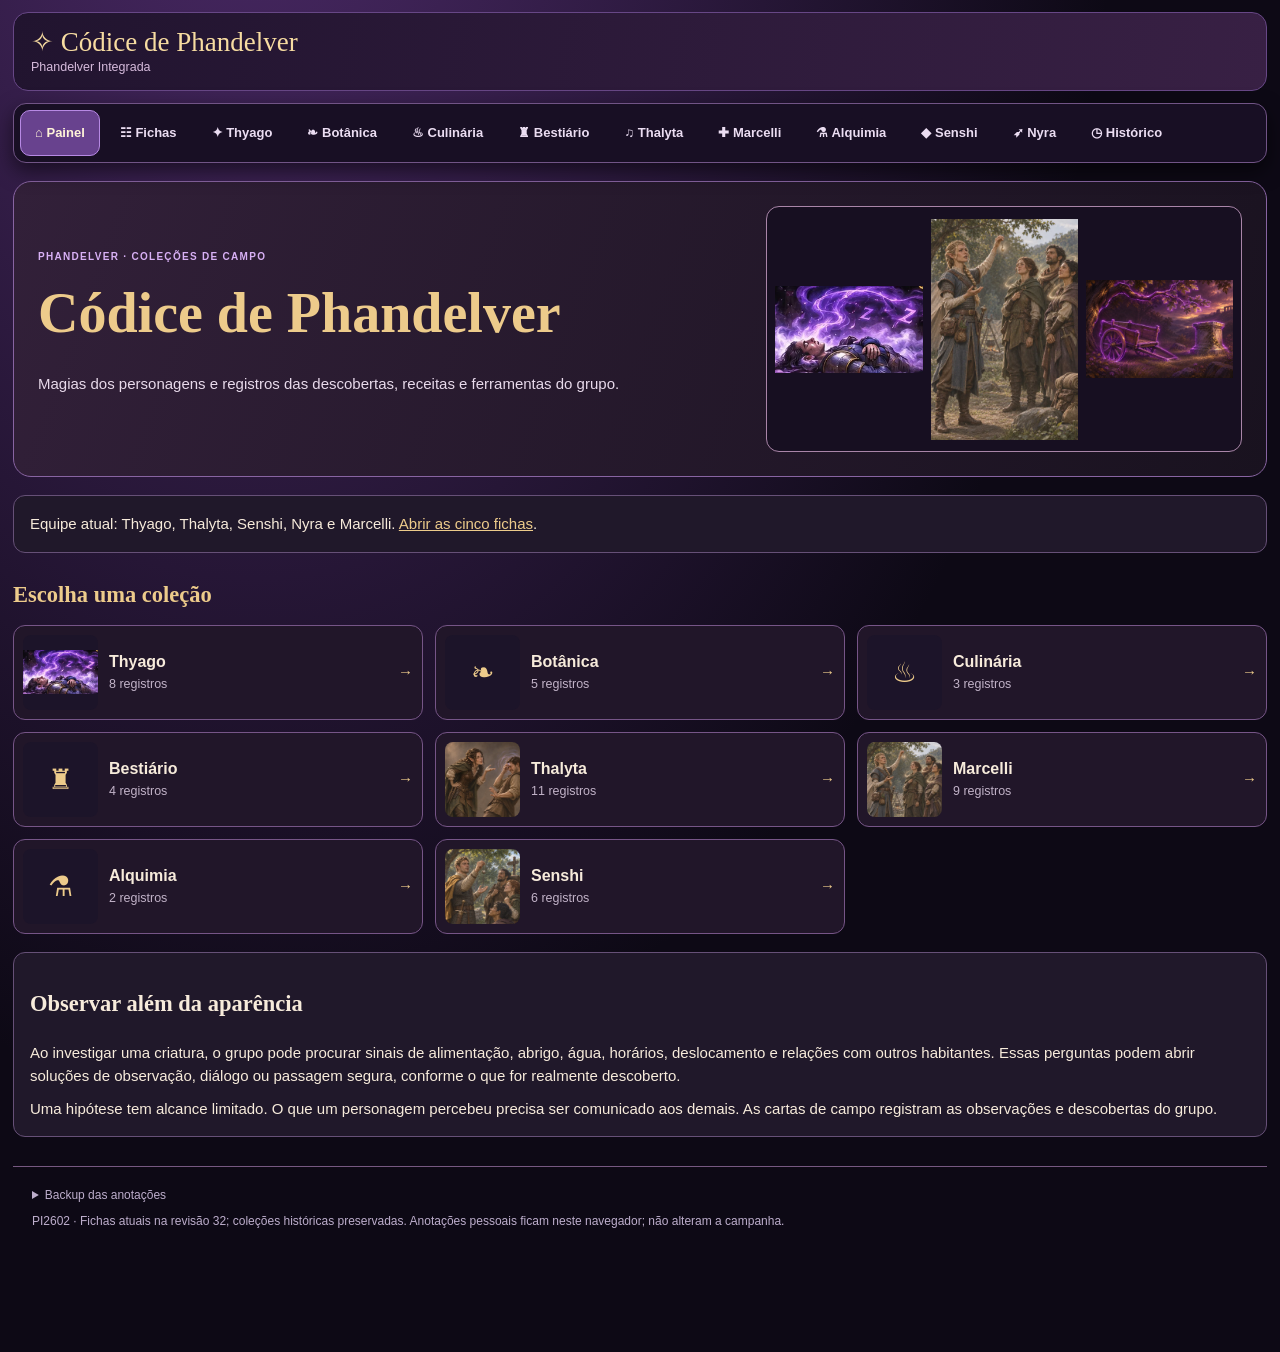
==== commit 7336403f: "Atualiza Códice para cinco personagens, fichas e novas artes Fichas públicas da revisão32;34 cartas " ====
--- a/index.html
+++ b/index.html
@@ -3,45 +3,45 @@
 <head>
   <meta charset="utf-8">
   <meta name="viewport" content="width=device-width, initial-scale=1">
-  <title>Códice dos Seis · Phandelver Integrada</title>
+  <title>Códice de Phandelver · Phandelver Integrada</title>
   <link rel="icon" href="data:,">
-  <link rel="stylesheet" href="./modelo.css">
+  <link rel="stylesheet" href="./modelo.css?v=3fee2025e65f">
   <script src="./modelo.js" defer></script>
 </head>
 <body>
   <div class="shell">
-    <header class="head"><div><strong>✧ Códice dos Seis</strong><small>Phandelver Integrada</small></div></header>
+    <header class="head"><div><strong>✧ Códice de Phandelver</strong><small>Phandelver Integrada</small></div></header>
     <nav class="nav" aria-label="Abas do Códice">
       <a href="#painel">⌂ Painel</a>
-      <a href="#thyago">✦ Thyago</a>
+      <a href="#fichas">☷ Fichas</a><a href="#thyago">✦ Thyago</a>
       <a href="#botanica">❧ Botânica</a>
       <a href="#culinaria">♨ Culinária</a>
       <a href="#bestiario">♜ Bestiário</a>
       <a href="#thalyta">♫ Thalyta</a>
       <a href="#mercile">✚ Marcelli</a>
       <a href="#alquimia">⚗ Alquimia</a>
-      <a href="#laios">◆ Laios</a>
-    </nav>
+      <a href="#senshi">◆ Senshi</a>
+    <a href="#ficha-nyra">➶ Nyra</a><a href="#historico">◷ Histórico</a></nav>
     <main class="content">
       <section class="screen" id="painel" aria-labelledby="titulo-painel">
         <div class="hero">
-          <div><div class="eyebrow">Phandelver · Coleções de campo</div><h1 id="titulo-painel">Códice dos Seis</h1><p>Magias dos personagens e registros das descobertas, receitas e ferramentas do grupo.</p></div>
+          <div><div class="eyebrow">Phandelver · Coleções de campo</div><h1 id="titulo-painel">Códice de Phandelver</h1><p>Magias dos personagens e registros das descobertas, receitas e ferramentas do grupo.</p></div>
           <div class="hero-gallery" aria-label="Ilustrações das coleções de magia">
             <img src="./thyago-classico-sono.webp" alt="Arte clássica da magia Sono" width="480" height="285">
             <img src="./mercile-bencao.webp" alt="Marcelli demonstra Bênção" width="760" height="1140">
-            <img src="./laios-armadura-de-agathys.webp" alt="Laios demonstra Armadura de Agathys" width="760" height="1140">
+            <img src="./thalyta-fogo-das-fadas.webp" alt="Contornos violeta de Fogo das Fadas" width="1536" height="1024">
           </div>
         </div>
-        <h2 class="panelsection">Escolha uma coleção</h2>
+        <p class="notebox">Equipe atual: Thyago, Thalyta, Senshi, Nyra e Marcelli. <a href="#fichas">Abrir as cinco fichas</a>.</p><h2 class="panelsection">Escolha uma coleção</h2>
         <div class="portals">
           <a class="portal" href="#thyago"><span class="portimg" aria-hidden="true"><img src="./thyago-classico-sono.webp" alt="" loading="lazy"></span><span><strong>Thyago</strong><small>8 registros</small></span><span aria-hidden="true">→</span></a>
           <a class="portal" href="#botanica"><span class="portimg" aria-hidden="true">❧</span><span><strong>Botânica</strong><small>5 registros</small></span><span aria-hidden="true">→</span></a>
           <a class="portal" href="#culinaria"><span class="portimg" aria-hidden="true">♨</span><span><strong>Culinária</strong><small>3 registros</small></span><span aria-hidden="true">→</span></a>
           <a class="portal" href="#bestiario"><span class="portimg" aria-hidden="true">♜</span><span><strong>Bestiário</strong><small>4 registros</small></span><span aria-hidden="true">→</span></a>
-          <a class="portal" href="#thalyta"><span class="portimg" aria-hidden="true"><img src="./thalyta-zombaria-viciosa.webp" alt="" loading="lazy"></span><span><strong>Thalyta</strong><small>12 registros</small></span><span aria-hidden="true">→</span></a>
-          <a class="portal" href="#mercile"><span class="portimg" aria-hidden="true"><img src="./mercile-bencao.webp" alt="" loading="lazy"></span><span><strong>Marcelli</strong><small>20 registros</small></span><span aria-hidden="true">→</span></a>
+          <a class="portal" href="#thalyta"><span class="portimg" aria-hidden="true"><img src="./thalyta-zombaria-viciosa.webp" alt="" loading="lazy"></span><span><strong>Thalyta</strong><small>11 registros</small></span><span aria-hidden="true">→</span></a>
+          <a class="portal" href="#mercile"><span class="portimg" aria-hidden="true"><img src="./mercile-bencao.webp" alt="" loading="lazy"></span><span><strong>Marcelli</strong><small>9 registros</small></span><span aria-hidden="true">→</span></a>
           <a class="portal" href="#alquimia"><span class="portimg" aria-hidden="true">⚗</span><span><strong>Alquimia</strong><small>2 registros</small></span><span aria-hidden="true">→</span></a>
-          <a class="portal" href="#laios"><span class="portimg" aria-hidden="true"><img src="./laios-bencao.webp" alt="" loading="lazy"></span><span><strong>Laios</strong><small>6 registros</small></span><span aria-hidden="true">→</span></a>
+          <a class="portal" href="#senshi"><span class="portimg" aria-hidden="true"><img src="./laios-bencao.webp" alt="" loading="lazy"></span><span><strong>Senshi</strong><small>6 registros</small></span><span aria-hidden="true">→</span></a>
         </div>
         <aside class="notebox" id="guia" aria-labelledby="titulo-guia">
       <h2 id="titulo-guia">Observar além da aparência</h2>
@@ -49,296 +49,228 @@
       <p>Uma hipótese tem alcance limitado. O que um personagem percebeu precisa ser comunicado aos demais. As cartas de campo registram as observações e descobertas do grupo.</p>
     </aside>
       </section>
-      <section class="screen" id="thyago" aria-labelledby="titulo-thyago">
-        <div class="sectiontitle"><h2 id="titulo-thyago">✦ Thyago</h2><p>Magias preparadas e truques conhecidos. As artes clássicas interpretam visualmente as magias. A ficha descreve o efeito em jogo.</p></div>
-        <div class="controls" hidden>
-          <label>Buscar <input type="search" placeholder="Buscar na coleção…"></label>
-          <label>Status<select><option value="">Todos os estados</option><option value="Preparada">Preparada</option><option value="Truque conhecido">Truque conhecido</option></select></label>
-          <button type="button" data-open="true">Expandir cartas</button><button type="button" data-open="false">Recolher cartas</button>
-          <output aria-live="polite"></output>
-        </div>
-        <div class="cards">
-        <details class="card" id="thyago-sono" data-group="Preparada" data-note="thyago/sono">
-          <summary><div class="art"><img src="./thyago-classico-sono.webp" alt="" loading="lazy"></div><div class="cardtop"><span class="tag">Preparada · Concentração</span><h3>Sono</h3><p class="type" lang="en">Sleep</p><p class="subdesc">Entorpece e pode adormecer alvos escolhidos.</p><span class="open" aria-hidden="true"></span></div></summary>
+      <section class="screen" id="thyago" aria-labelledby="titulo-thyago"><div class="sectiontitle"><h2 id="titulo-thyago">Thyago</h2><p>Repertório atual da ficha; usar uma carta não conjura a magia nem gasta recursos.</p><a href="#ficha-feiticeiro">Ver ficha e habilidades</a></div><div class="controls"><label>Buscar<input type="search" placeholder="Nome da magia"></label><label>Filtrar<select><option value="">Todas</option><option>Preparada · Feiticeiro</option><option>Truque · Feiticeiro</option></select></label><button data-open="true">Abrir cartas</button><button data-open="false">Recolher cartas</button><output aria-live="polite"></output></div><div class="cards"><details class="card" id="thyago-sono" data-group="Preparada · Feiticeiro" data-note="thyago/sono">
+          <summary><div class="art"><img src="./thyago-classico-sono.webp" alt="" loading="lazy"></div><div class="cardtop"><span class="tag">Preparada · Feiticeiro</span><h3>Sono</h3><p class="type" lang="en">Sleep</p><p class="subdesc">Entorpece e pode adormecer alvos escolhidos.</p><span class="open" aria-hidden="true"></span></div></summary>
           <div class="detail"><dl class="facts" aria-label="Dados mecânicos"><div class="fact"><dt>Círculo</dt><dd>1º círculo</dd></div><div class="fact"><dt>Escola</dt><dd>Encantamento</dd></div><div class="fact"><dt>Conjuração</dt><dd>Ação</dd></div><div class="fact"><dt>Alcance</dt><dd>18 m</dd></div><div class="fact"><dt>Componentes</dt><dd>V · S · M — pitada de areia ou pétalas de rosa</dd></div><div class="fact"><dt>Duração</dt><dd>Até 1 minuto</dd></div><div class="fact"><dt>Concentração</dt><dd>Sim</dd></div><div class="fact"><dt>Ritual</dt><dd>Não</dd></div></dl><div class="sec"><h4>Descrição</h4><p>Entorpece e pode adormecer alvos escolhidos.</p></div><div class="sec"><h4>Regras e mecânicas</h4><p>Esfera de 1,5 m de raio. Salvaguarda de Sabedoria ao conjurar e, para quem falhou, no fim do próximo turno do alvo. A primeira falha deixa Incapacitado e a segunda, Inconsciente. Dano ou uma ação para sacudir o alvo a até 1,5 m encerra o efeito nele. Criaturas que não dormem ou imunes à Exaustão passam automaticamente.</p></div><div class="sec"><h4>Origem e fonte</h4><p>Feiticeiro · <a href="https://www.dndbeyond.com/sources/dnd/br-2024/spell-descriptions">Regras de D&amp;D de 2024</a></p></div><a href="./thyago-classico-sono.webp">Abrir ilustração completa</a><label class="notelabel">Anotações pessoais<textarea class="note" rows="2" maxlength="10000"></textarea></label></div>
-        </details>
-        <details class="card" id="thyago-escudo" data-group="Preparada" data-note="thyago/escudo">
-          <summary><div class="art"><img src="./thyago-classico-escudo.webp" alt="" loading="lazy"></div><div class="cardtop"><span class="tag">Preparada · Reação</span><h3>Escudo</h3><p class="type" lang="en">Shield</p><p class="subdesc">Uma barreira de força imperceptível protege o conjurador.</p><span class="open" aria-hidden="true"></span></div></summary>
+        </details><details class="card" id="thyago-escudo" data-group="Preparada · Feiticeiro" data-note="thyago/escudo">
+          <summary><div class="art"><img src="./thyago-classico-escudo.webp" alt="" loading="lazy"></div><div class="cardtop"><span class="tag">Preparada · Feiticeiro</span><h3>Escudo</h3><p class="type" lang="en">Shield</p><p class="subdesc">Uma barreira de força imperceptível protege o conjurador.</p><span class="open" aria-hidden="true"></span></div></summary>
           <div class="detail"><dl class="facts" aria-label="Dados mecânicos"><div class="fact"><dt>Círculo</dt><dd>1º círculo</dd></div><div class="fact"><dt>Escola</dt><dd>Abjuração</dd></div><div class="fact"><dt>Conjuração</dt><dd>Reação</dd></div><div class="fact"><dt>Alcance</dt><dd>Pessoal</dd></div><div class="fact"><dt>Componentes</dt><dd>V · S</dd></div><div class="fact"><dt>Duração</dt><dd>1 rodada</dd></div><div class="fact"><dt>Concentração</dt><dd>Não</dd></div><div class="fact"><dt>Ritual</dt><dd>Não</dd></div></dl><div class="sec"><h4>Descrição</h4><p>Uma barreira de força imperceptível protege o conjurador.</p></div><div class="sec"><h4>Regras e mecânicas</h4><p>Reação ao ser atingido por um ataque ou virar alvo de Mísseis Mágicos. +5 de CA até o início do seu próximo turno, inclusive contra o ataque desencadeador. Impede dano de Mísseis Mágicos.</p></div><div class="sec"><h4>Origem e fonte</h4><p>Feiticeiro · <a href="https://www.dndbeyond.com/sources/dnd/br-2024/spell-descriptions">Regras de D&amp;D de 2024</a></p></div><a href="./thyago-classico-escudo.webp">Abrir ilustração completa</a><label class="notelabel">Anotações pessoais<textarea class="note" rows="2" maxlength="10000"></textarea></label></div>
-        </details>
-        <details class="card" id="thyago-farpas-prateadas" data-group="Preparada" data-note="thyago/farpas-prateadas">
-          <summary><div class="art"><img src="./thyago-classico-farpas-prateadas.webp" alt="" loading="lazy"></div><div class="cardtop"><span class="tag">Preparada · Reação · Strixhaven</span><h3>Farpas Prateadas</h3><p class="type" lang="en">Silvery Barbs</p><p class="subdesc">Perturba o sucesso de uma criatura e encoraja outra.</p><span class="open" aria-hidden="true"></span></div></summary>
+        </details><details class="card" id="thyago-graxa" data-group="Preparada · Feiticeiro" data-note="thyago/graxa">
+          <summary><div class="art"><img src="./thyago-classico-graxa.webp" alt="" loading="lazy"></div><div class="cardtop"><span class="tag">Preparada · Feiticeiro</span><h3>Graxa</h3><p class="type" lang="en">Grease</p><p class="subdesc">Torna uma parte do chão escorregadia.</p><span class="open" aria-hidden="true"></span></div></summary>
+          <div class="detail"><dl class="facts" aria-label="Dados mecânicos"><div class="fact"><dt>Círculo</dt><dd>1º círculo</dd></div><div class="fact"><dt>Escola</dt><dd>Conjuração</dd></div><div class="fact"><dt>Conjuração</dt><dd>Ação</dd></div><div class="fact"><dt>Alcance</dt><dd>18 m</dd></div><div class="fact"><dt>Componentes</dt><dd>V · S · M — toucinho com pele ou manteiga</dd></div><div class="fact"><dt>Duração</dt><dd>1 minuto</dd></div><div class="fact"><dt>Concentração</dt><dd>Não</dd></div><div class="fact"><dt>Ritual</dt><dd>Não</dd></div></dl><div class="sec"><h4>Descrição</h4><p>Torna uma parte do chão escorregadia.</p></div><div class="sec"><h4>Regras e mecânicas</h4><p>Quadrado de 3 m de lado de graxa não inflamável e terreno difícil. Salvaguarda de Destreza ao surgir sob a criatura, ao entrar na área ou ao terminar o turno nela. Falha deixa Caído.</p></div><div class="sec"><h4>Origem e fonte</h4><p>Feiticeiro · <a href="https://www.dndbeyond.com/sources/dnd/br-2024/spell-descriptions">Regras de D&amp;D de 2024</a></p></div><a href="./thyago-classico-graxa.webp">Abrir ilustração completa</a><label class="notelabel">Anotações pessoais<textarea class="note" rows="2" maxlength="10000"></textarea></label></div>
+        </details><details class="card" id="thyago-explosao-feiticeira" data-group="Truque · Feiticeiro" data-note="thyago/explosao-feiticeira">
+          <summary><div class="art"><img src="./thyago-classico-explosao-feiticeira.webp" alt="" loading="lazy"></div><div class="cardtop"><span class="tag">Truque · Feiticeiro</span><h3>Explosão Feiticeira</h3><p class="type" lang="en">Sorcerous Burst</p><p class="subdesc">Projeta energia feiticeira de um tipo escolhido.</p><span class="open" aria-hidden="true"></span></div></summary>
+          <div class="detail"><dl class="facts" aria-label="Dados mecânicos"><div class="fact"><dt>Círculo</dt><dd>Truque</dd></div><div class="fact"><dt>Escola</dt><dd>Evocação</dd></div><div class="fact"><dt>Conjuração</dt><dd>Ação</dd></div><div class="fact"><dt>Alcance</dt><dd>36 m</dd></div><div class="fact"><dt>Componentes</dt><dd>V · S</dd></div><div class="fact"><dt>Duração</dt><dd>Instantânea</dd></div><div class="fact"><dt>Concentração</dt><dd>Não</dd></div><div class="fact"><dt>Ritual</dt><dd>Não</dd></div></dl><div class="sec"><h4>Descrição</h4><p>Projeta energia feiticeira de um tipo escolhido.</p></div><div class="sec"><h4>Regras e mecânicas</h4><p>Ataque mágico à distância contra uma criatura ou objeto. 1d8 de ácido, frio, fogo, elétrico, veneno, psíquico ou trovejante. Cada 8 permite outro d8, até um total de dados extras igual ao modificador de conjuração. O dano-base passa a 2d8/3d8/4d8 nos níveis 5/11/17. A arte estiliza diferentes tipos de energia. Escolha um tipo por conjuração.</p></div><div class="sec"><h4>Origem e fonte</h4><p>Feiticeiro · <a href="https://www.dndbeyond.com/sources/dnd/br-2024/spell-descriptions">Regras de D&amp;D de 2024</a></p></div><a href="./thyago-classico-explosao-feiticeira.webp">Abrir ilustração completa</a><label class="notelabel">Anotações pessoais<textarea class="note" rows="2" maxlength="10000"></textarea></label></div>
+        </details><details class="card" id="thyago-estilhaco-mental" data-group="Truque · Feiticeiro" data-note="thyago/estilhaco-mental">
+          <summary><div class="art"><img src="./thyago-classico-estilhaco-mental.webp" alt="" loading="lazy"></div><div class="cardtop"><span class="tag">Truque · Feiticeiro</span><h3>Estilhaço Mental</h3><p class="type" lang="en">Mind Sliver</p><p class="subdesc">Desorienta uma criatura com uma intrusão psíquica.</p><span class="open" aria-hidden="true"></span></div></summary>
+          <div class="detail"><dl class="facts" aria-label="Dados mecânicos"><div class="fact"><dt>Círculo</dt><dd>Truque</dd></div><div class="fact"><dt>Escola</dt><dd>Encantamento</dd></div><div class="fact"><dt>Conjuração</dt><dd>Ação</dd></div><div class="fact"><dt>Alcance</dt><dd>18 m</dd></div><div class="fact"><dt>Componentes</dt><dd>V</dd></div><div class="fact"><dt>Duração</dt><dd>1 rodada</dd></div><div class="fact"><dt>Concentração</dt><dd>Não</dd></div><div class="fact"><dt>Ritual</dt><dd>Não</dd></div></dl><div class="sec"><h4>Descrição</h4><p>Desorienta uma criatura com uma intrusão psíquica.</p></div><div class="sec"><h4>Regras e mecânicas</h4><p>Salvaguarda de Inteligência. Falha causa 1d6 psíquico e impõe −1d4 à próxima salvaguarda do alvo até o fim do seu próximo turno. Dano de 2d6/3d6/4d6 nos níveis 5/11/17.</p></div><div class="sec"><h4>Origem e fonte</h4><p>Feiticeiro · <a href="https://www.dndbeyond.com/sources/dnd/phb-2024">Player’s Handbook · 2024</a></p></div><a href="./thyago-classico-estilhaco-mental.webp">Abrir ilustração completa</a><label class="notelabel">Anotações pessoais<textarea class="note" rows="2" maxlength="10000"></textarea></label></div>
+        </details><details class="card" id="thyago-mao-magica" data-group="Truque · Feiticeiro" data-note="thyago/mao-magica">
+          <summary><div class="art"><img src="./thyago-classico-mao-magica.webp" alt="" loading="lazy"></div><div class="cardtop"><span class="tag">Truque · Feiticeiro</span><h3>Mão Mágica</h3><p class="type" lang="en">Mage Hand</p><p class="subdesc">Uma mão espectral manipula objetos leves à distância.</p><span class="open" aria-hidden="true"></span></div></summary>
+          <div class="detail"><dl class="facts" aria-label="Dados mecânicos"><div class="fact"><dt>Círculo</dt><dd>Truque</dd></div><div class="fact"><dt>Escola</dt><dd>Conjuração</dd></div><div class="fact"><dt>Conjuração</dt><dd>Ação</dd></div><div class="fact"><dt>Alcance</dt><dd>9 m</dd></div><div class="fact"><dt>Componentes</dt><dd>V · S</dd></div><div class="fact"><dt>Duração</dt><dd>1 minuto</dd></div><div class="fact"><dt>Concentração</dt><dd>Não</dd></div><div class="fact"><dt>Ritual</dt><dd>Não</dd></div></dl><div class="sec"><h4>Descrição</h4><p>Uma mão espectral manipula objetos leves à distância.</p></div><div class="sec"><h4>Regras e mecânicas</h4><p>Pode abrir recipientes ou portas destrancadas e manipular, retirar ou guardar objetos. Nas rodadas seguintes, uma ação de Magia volta a controlá-la e pode movê-la até 9 m. A mão não ataca, não ativa itens mágicos e carrega até 4,5 kg.</p></div><div class="sec"><h4>Origem e fonte</h4><p>Feiticeiro · <a href="https://www.dndbeyond.com/sources/dnd/br-2024/spell-descriptions">Regras de D&amp;D de 2024</a></p></div><a href="./thyago-classico-mao-magica.webp">Abrir ilustração completa</a><label class="notelabel">Anotações pessoais<textarea class="note" rows="2" maxlength="10000"></textarea></label></div>
+        </details><details class="card" id="thyago-ilusao-menor" data-group="Truque · Feiticeiro" data-note="thyago/ilusao-menor">
+          <summary><div class="art"><img src="./thyago-classico-ilusao-menor.webp" alt="" loading="lazy"></div><div class="cardtop"><span class="tag">Truque · Feiticeiro</span><h3>Ilusão Menor</h3><p class="type" lang="en">Minor Illusion</p><p class="subdesc">Cria um som ou a imagem de um objeto.</p><span class="open" aria-hidden="true"></span></div></summary>
+          <div class="detail"><dl class="facts" aria-label="Dados mecânicos"><div class="fact"><dt>Círculo</dt><dd>Truque</dd></div><div class="fact"><dt>Escola</dt><dd>Ilusão</dd></div><div class="fact"><dt>Conjuração</dt><dd>Ação</dd></div><div class="fact"><dt>Alcance</dt><dd>9 m</dd></div><div class="fact"><dt>Componentes</dt><dd>S · M — um pouco de lã</dd></div><div class="fact"><dt>Duração</dt><dd>1 minuto</dd></div><div class="fact"><dt>Concentração</dt><dd>Não</dd></div><div class="fact"><dt>Ritual</dt><dd>Não</dd></div></dl><div class="sec"><h4>Descrição</h4><p>Cria um som ou a imagem de um objeto.</p></div><div class="sec"><h4>Regras e mecânicas</h4><p>Imagem de um objeto em cubo de até 1,5 m de lado, sem luz, som ou cheiro. O toque revela a ilusão. Uma ação de Estudar permite identificá-la com Investigação contra a CD de magia.</p></div><div class="sec"><h4>Origem e fonte</h4><p>Feiticeiro · <a href="https://www.dndbeyond.com/sources/dnd/br-2024/spell-descriptions">Regras de D&amp;D de 2024</a></p></div><a href="./thyago-classico-ilusao-menor.webp">Abrir ilustração completa</a><label class="notelabel">Anotações pessoais<textarea class="note" rows="2" maxlength="10000"></textarea></label></div>
+        </details><details class="card" id="thyago-nevoa" data-group="Preparada · Feiticeiro" data-note="thyago/fog-cloud"><summary><div class="art"><img src="./thyago-nevoa.webp" alt="Ilustração do efeito de Névoa" loading="lazy" width="1536" height="1024"></div><div class="cardtop"><span class="tag">Preparada · Feiticeiro</span><h3>Névoa</h3><p class="type" lang="en">Fog Cloud</p><p class="subdesc">Cria uma esfera de névoa com raio de 6 m, centrada num ponto ao alcance.</p><span class="open" aria-hidden="true"></span></div></summary><div class="detail"><dl class="facts" aria-label="Dados mecânicos"><div class="fact"><dt>Círculo</dt><dd>1º círculo</dd></div><div class="fact"><dt>Escola</dt><dd>Conjuração</dd></div><div class="fact"><dt>Conjuração</dt><dd>Ação</dd></div><div class="fact"><dt>Alcance</dt><dd>36m (120pés)</dd></div><div class="fact"><dt>Área</dt><dd>Esfera de 6 m (20pés) de raio</dd></div><div class="fact"><dt>Componentes</dt><dd>V · S</dd></div><div class="fact"><dt>Duração</dt><dd>Até 1 hora</dd></div><div class="fact"><dt>Concentração</dt><dd>Sim</dd></div><div class="fact"><dt>Ritual</dt><dd>Não</dd></div></dl><div class="sec"><h4>Descrição</h4><p>Cria uma esfera de névoa com raio de 6 m, centrada num ponto ao alcance.</p></div><div class="sec"><h4>Regras e mecânicas</h4><p>A área fica fortemente obscurecida. A névoa dura enquanto houver concentração, por até 1 hora, ou até ser dispersada por vento forte. Cada círculo acima do primeiro aumenta o raio em6m. Não causa dano nem permite enxergar através da névoa.</p></div><div class="sec"><h4>Origem e fonte</h4><p>PHB 2024, PDF275 · <a href="https://www.dndbeyond.com/sources/dnd/phb-2024/spells">Livro do Jogador2024</a></p></div><a href="./thyago-nevoa.webp" target="_blank" rel="noopener">Ver arte em tamanho maior</a><label class="notelabel">Anotações pessoais<textarea class="note" rows="2" maxlength="10000"></textarea></label></div></details></div></section>
+      <section class="screen" id="botanica" aria-labelledby="titulo-botanica"><p class="notebox">Acervo público preservado da continuidade anterior. Itens, estoque e aprendizagens ainda exigem reconciliação na formação de cinco.</p>
+        <div class="sectiontitle"><h2 id="titulo-botanica">❧ Botânica</h2><p>Registros botânicos; quantidades e efeitos dependem da reconciliação.</p></div>
+        <div class="controls" hidden>
+          <label>Buscar <input type="search" placeholder="Buscar na coleção…"></label>
+          
+          <button type="button" data-open="true">Expandir cartas</button><button type="button" data-open="false">Recolher cartas</button>
+          <output aria-live="polite"></output>
+        </div>
+        <div class="cards"><details class="card" id="botanica-herbalismo" data-group="referência pública" data-note="botanica/herbalismo"><summary><div class="art"><img src="./colecao-oficios.webp" alt="Ilustração editorial de estudo e ferramentas; não identifica uma espécie de planta" loading="lazy" width="1100" height="1100"></div><div class="cardtop"><span class="tag">referência pública</span><h3>Herbalismo de Marcelli</h3><span class="open" aria-hidden="true"></span></div></summary><div class="detail"><div class="art-actions"><a href="./colecao-oficios.webp" target="_blank" rel="noopener">Ver arte em tamanho maior</a></div><p>Herbalismo de Marcelli consta como proficiência na ficha. Posse, acesso a ferramentas e estoques atuais precisam ser conferidos antes de um preparo.</p><dl><dt>Uso em campo</dt><dd>Conferir identificação, parte coletada, condição, lote e custódia antes de usar.</dd><dt>Propriedades</dt><dd>Somente efeitos expressamente validados podem ser aplicados; o nome da planta não define uma receita.</dd><dt>Estoque</dt><dd>Esta carta não informa quantidade disponível.</dd></dl><p class="art-note">Ilustração interpretativa. Cores, pose e acessórios não são registro de observação nem prova de posse.</p><a href="./colecao-oficios.webp">Abrir ilustração completa</a><label class="notelabel">Anotações pessoais<textarea class="note" rows="2" maxlength="10000"></textarea></label></div></details><details class="card" id="botanica-natureza" data-group="referência pública" data-note="botanica/natureza"><summary><div class="art"><img src="./colecao-oficios.webp" alt="Ilustração editorial de estudo e ferramentas; não identifica uma espécie de planta" loading="lazy" width="1100" height="1100"></div><div class="cardtop"><span class="tag">referência pública</span><h3>Natureza de Senshi</h3><span class="open" aria-hidden="true"></span></div></summary><div class="detail"><div class="art-actions"><a href="./colecao-oficios.webp" target="_blank" rel="noopener">Ver arte em tamanho maior</a></div><p>Natureza de Senshi consta como proficiência na ficha. Isso permite propor estudos, mas não identifica automaticamente plantas nem garante segurança alimentar.</p><dl><dt>Uso em campo</dt><dd>Conferir identificação, parte coletada, condição, lote e custódia antes de usar.</dd><dt>Propriedades</dt><dd>Somente efeitos expressamente validados podem ser aplicados; o nome da planta não define uma receita.</dd><dt>Estoque</dt><dd>Esta carta não informa quantidade disponível.</dd></dl><p class="art-note">Ilustração interpretativa. Cores, pose e acessórios não são registro de observação nem prova de posse.</p><a href="./colecao-oficios.webp">Abrir ilustração completa</a><label class="notelabel">Anotações pessoais<textarea class="note" rows="2" maxlength="10000"></textarea></label></div></details><details class="card" id="botanica-serenalia" data-group="registro histórico" data-note="botanica/serenalia"><summary><div class="art"><img src="./colecao-oficios.webp" alt="Ilustração editorial de estudo e ferramentas; não identifica uma espécie de planta" loading="lazy" width="1100" height="1100"></div><div class="cardtop"><span class="tag">registro histórico</span><h3>Serenália</h3><span class="open" aria-hidden="true"></span></div></summary><div class="detail"><div class="art-actions"><a href="./colecao-oficios.webp" target="_blank" rel="noopener">Ver arte em tamanho maior</a></div><p>Serenália aparece no histórico de colheita da sessão. Quantidade atual, custódia, conservação e propriedades não estão integralmente reconciliadas. O nome usado na sessão não confirma espécie botânica real ou efeito mágico.</p><dl><dt>Uso em campo</dt><dd>Conferir identificação, parte coletada, condição, lote e custódia antes de usar.</dd><dt>Propriedades</dt><dd>Somente efeitos expressamente validados podem ser aplicados; o nome da planta não define uma receita.</dd><dt>Estoque</dt><dd>Esta carta não informa quantidade disponível.</dd></dl><p class="art-note">Ilustração interpretativa. Cores, pose e acessórios não são registro de observação nem prova de posse.</p><a href="./colecao-oficios.webp">Abrir ilustração completa</a><label class="notelabel">Anotações pessoais<textarea class="note" rows="2" maxlength="10000"></textarea></label></div></details><details class="card" id="botanica-mentaria" data-group="registro histórico" data-note="botanica/mentaria"><summary><div class="art"><img src="./colecao-oficios.webp" alt="Ilustração editorial de estudo e ferramentas; não identifica uma espécie de planta" loading="lazy" width="1100" height="1100"></div><div class="cardtop"><span class="tag">registro histórico</span><h3>Mentária-das-colinas</h3><span class="open" aria-hidden="true"></span></div></summary><div class="detail"><div class="art-actions"><a href="./colecao-oficios.webp" target="_blank" rel="noopener">Ver arte em tamanho maior</a></div><p>Mentária-das-colinas aparece no histórico de colheita da sessão. Quantidade atual, custódia, conservação e propriedades não estão integralmente reconciliadas. O nome usado na sessão não confirma espécie botânica real ou efeito mágico.</p><dl><dt>Uso em campo</dt><dd>Conferir identificação, parte coletada, condição, lote e custódia antes de usar.</dd><dt>Propriedades</dt><dd>Somente efeitos expressamente validados podem ser aplicados; o nome da planta não define uma receita.</dd><dt>Estoque</dt><dd>Esta carta não informa quantidade disponível.</dd></dl><p class="art-note">Ilustração interpretativa. Cores, pose e acessórios não são registro de observação nem prova de posse.</p><a href="./colecao-oficios.webp">Abrir ilustração completa</a><label class="notelabel">Anotações pessoais<textarea class="note" rows="2" maxlength="10000"></textarea></label></div></details><details class="card" id="botanica-raiz-de-vigor" data-group="registro histórico" data-note="botanica/raiz-de-vigor"><summary><div class="art"><img src="./colecao-oficios.webp" alt="Ilustração editorial de estudo e ferramentas; não identifica uma espécie de planta" loading="lazy" width="1100" height="1100"></div><div class="cardtop"><span class="tag">registro histórico</span><h3>Raiz-de-vigor</h3><span class="open" aria-hidden="true"></span></div></summary><div class="detail"><div class="art-actions"><a href="./colecao-oficios.webp" target="_blank" rel="noopener">Ver arte em tamanho maior</a></div><p>Raiz-de-vigor aparece no histórico de colheita da sessão. Quantidade atual, custódia, conservação e propriedades não estão integralmente reconciliadas. O nome usado na sessão não confirma espécie botânica real ou efeito mágico.</p><dl><dt>Uso em campo</dt><dd>Conferir identificação, parte coletada, condição, lote e custódia antes de usar.</dd><dt>Propriedades</dt><dd>Somente efeitos expressamente validados podem ser aplicados; o nome da planta não define uma receita.</dd><dt>Estoque</dt><dd>Esta carta não informa quantidade disponível.</dd></dl><p class="art-note">Ilustração interpretativa. Cores, pose e acessórios não são registro de observação nem prova de posse.</p><a href="./colecao-oficios.webp">Abrir ilustração completa</a><label class="notelabel">Anotações pessoais<textarea class="note" rows="2" maxlength="10000"></textarea></label></div></details>
+        
+        
+        </div>
+      </section>
+      <section class="screen" id="culinaria" aria-labelledby="titulo-culinaria"><p class="notebox">Acervo público preservado da continuidade anterior. Itens, estoque e aprendizagens ainda exigem reconciliação na formação de cinco.</p>
+        <div class="sectiontitle"><h2 id="titulo-culinaria">♨ Culinária</h2><p>Referências culinárias; aprendizagem e ingredientes precisam ser confirmados.</p></div>
+        <div class="controls" hidden>
+          <label>Buscar <input type="search" placeholder="Buscar na coleção…"></label>
+          
+          <button type="button" data-open="true">Expandir cartas</button><button type="button" data-open="false">Recolher cartas</button>
+          <output aria-live="polite"></output>
+        </div>
+        <div class="cards"><details class="card" id="culinaria-ensopado" data-group="referência pública" data-note="culinaria/ensopado"><summary><div class="art"><img src="./receita-ensopado.webp" alt="Ilustração editorial de comida comum" loading="lazy" width="1100" height="1100"></div><div class="cardtop"><span class="tag">referência pública</span><h3>Ensopado de Cogumelos da Caverna</h3><span class="open" aria-hidden="true"></span></div></summary><div class="detail"><div class="art-actions"><a href="./receita-ensopado.webp" target="_blank" rel="noopener">Ver arte em tamanho maior</a></div><p>Ensopado de Cogumelos da Caverna é uma receita comum já presente no Códice público. Usar somente cogumelos identificados como adequados ao consumo. Esta publicação não adiciona ingredientes ou porções ao inventário.</p><dl><dt>Ingredientes por porção</dt><dd>1 porção de cogumelos identificados como comestíveis + 1 porção de provisões + 1 unidade reconciliada de água por pessoa</dd><dt>Preparo</dt><dd>30 minutos; 1–6 porções por lote</dd><dt>Ferramentas</dt><dd>Utensílios de cozinheiro; improvisação somente após conferência explícita. Calor e segurança alimentar obrigatórios.</dd><dt>Efeito</dt><dd>Alimento comum; não recupera PV, espaços de magia ou recursos de classe.</dd><dt>Conhecimento registrado</dt><dd>Referência; aprendizagem ainda não reconciliada</dd><dt>Origem do contrato</dt><dd>Contrato original para preparos futuros; não comprova aprendizagem nem reconstrói ingredientes ou despesas de sessões anteriores.</dd></dl><p class="art-note">Ilustração interpretativa. Cores, pose e acessórios não são registro de observação nem prova de posse.</p><a href="./receita-ensopado.webp">Abrir ilustração completa</a><label class="notelabel">Anotações pessoais<textarea class="note" rows="2" maxlength="10000"></textarea></label></div></details><details class="card" id="culinaria-espetinhos" data-group="referência pública" data-note="culinaria/espetinhos"><summary><div class="art"><img src="./receita-espetinhos.webp" alt="Ilustração editorial de comida comum" loading="lazy" width="1100" height="1100"></div><div class="cardtop"><span class="tag">referência pública</span><h3>Espetinhos do Explorador</h3><span class="open" aria-hidden="true"></span></div></summary><div class="detail"><div class="art-actions"><a href="./receita-espetinhos.webp" target="_blank" rel="noopener">Ver arte em tamanho maior</a></div><p>Espetinhos do Explorador é uma receita comum de viagem já presente no Códice público. Ingredientes, utensílios e tempo precisam ser conferidos antes do preparo. Esta publicação não adiciona ingredientes ou porções ao inventário.</p><dl><dt>Ingredientes por porção</dt><dd>1 porção reconciliada de carne de besta, identificada e segura, por pessoa</dd><dt>Preparo</dt><dd>30 minutos; 1–6 porções por lote</dd><dt>Ferramentas</dt><dd>Utensílios de cozinheiro; improvisação somente após conferência explícita. Calor e segurança alimentar obrigatórios.</dd><dt>Efeito</dt><dd>Alimento comum; não recupera PV, espaços de magia ou recursos de classe.</dd><dt>Conhecimento registrado</dt><dd>Referência; aprendizagem ainda não reconciliada</dd><dt>Origem do contrato</dt><dd>Contrato original para preparos futuros; não comprova aprendizagem nem reconstrói ingredientes ou despesas de sessões anteriores.</dd></dl><p class="art-note">Ilustração interpretativa. Cores, pose e acessórios não são registro de observação nem prova de posse.</p><a href="./receita-espetinhos.webp">Abrir ilustração completa</a><label class="notelabel">Anotações pessoais<textarea class="note" rows="2" maxlength="10000"></textarea></label></div></details><details class="card" id="culinaria-caldo" data-group="referência pública" data-note="culinaria/caldo"><summary><div class="art"><img src="./receita-caldo.webp" alt="Ilustração editorial de comida comum" loading="lazy" width="1100" height="1100"></div><div class="cardtop"><span class="tag">referência pública</span><h3>Caldo Revigorante do Viajante</h3><span class="open" aria-hidden="true"></span></div></summary><div class="detail"><div class="art-actions"><a href="./receita-caldo.webp" target="_blank" rel="noopener">Ver arte em tamanho maior</a></div><p>Caldo Revigorante do Viajante é uma receita comum já presente no Códice público. O nome não concede cura de pontos de vida ou outro efeito mágico. Esta publicação não adiciona ingredientes ou porções ao inventário.</p><dl><dt>Ingredientes por porção</dt><dd>1 porção de provisões + 1 unidade reconciliada de água por pessoa</dd><dt>Preparo</dt><dd>20 minutos; 1–6 porções por lote</dd><dt>Ferramentas</dt><dd>Utensílios de cozinheiro; improvisação somente após conferência explícita. Calor e segurança alimentar obrigatórios.</dd><dt>Efeito</dt><dd>Alimento comum; não recupera PV, espaços de magia ou recursos de classe.</dd><dt>Conhecimento registrado</dt><dd>Referência; aprendizagem ainda não reconciliada</dd><dt>Origem do contrato</dt><dd>Contrato original para preparos futuros; não comprova aprendizagem nem reconstrói ingredientes ou despesas de sessões anteriores.</dd></dl><p class="art-note">Ilustração interpretativa. Cores, pose e acessórios não são registro de observação nem prova de posse.</p><a href="./receita-caldo.webp">Abrir ilustração completa</a><label class="notelabel">Anotações pessoais<textarea class="note" rows="2" maxlength="10000"></textarea></label></div></details>
+        
+        
+        
+        </div>
+      </section>
+      <section class="screen" id="bestiario" aria-labelledby="titulo-bestiario"><p class="notebox">Acervo público preservado da continuidade anterior. Itens, estoque e aprendizagens ainda exigem reconciliação na formação de cinco.</p>
+        <div class="sectiontitle"><h2 id="titulo-bestiario">♜ Bestiário</h2><p>Criaturas encontradas pelo grupo.</p></div>
+        <div class="controls" hidden>
+          <label>Buscar <input type="search" placeholder="Buscar na coleção…"></label>
+          
+          <button type="button" data-open="true">Expandir cartas</button><button type="button" data-open="false">Recolher cartas</button>
+          <output aria-live="polite"></output>
+        </div>
+        <div class="cards"><details class="card" id="bestiario-goblins" data-group="avistado" data-note="bestiario/goblins"><summary><div class="art"><img src="./colecao-goblin.webp" alt="Ilustração interpretativa de Goblins Cragmaw" loading="lazy" width="1100" height="1100"></div><div class="cardtop"><span class="tag">avistado</span><h3>Goblins Cragmaw</h3><span class="open" aria-hidden="true"></span></div></summary><div class="detail"><div class="art-actions"><a href="./colecao-goblin.webp" target="_blank" rel="noopener">Ver arte em tamanho maior</a></div><p>Goblins Cragmaw foram vistos pelo grupo na caverna Cragmaw. Registro confirmado pelo jogador; capacidades não observadas permanecem fora desta carta.</p><dl><dt>Registro</dt><dd>Somente as observações descritas nesta carta estão confirmadas.</dd><dt>Harvesting</dt><dd>Exige oportunidade real de coleta, acesso, identificação da parte, ferramenta, tempo e segurança; avistamento ou conversa não concedem componentes.</dd><dt>Táticas</dt><dd>Capacidades não observadas e decisões do mestre não são publicadas nesta carta.</dd></dl><p class="art-note">Ilustração interpretativa. Cores, pose e acessórios não são registro de observação nem prova de posse.</p><a href="./colecao-goblin.webp">Abrir ilustração completa</a><label class="notelabel">Anotações pessoais<textarea class="note" rows="2" maxlength="10000"></textarea></label></div></details><details class="card" id="bestiario-bugbear" data-group="avistado" data-note="bestiario/bugbear"><summary><div class="art"><img src="./colecao-bugbear.webp" alt="Ilustração interpretativa de Bugbear" loading="lazy" width="1100" height="1100"></div><div class="cardtop"><span class="tag">avistado</span><h3>Bugbear</h3><span class="open" aria-hidden="true"></span></div></summary><div class="detail"><div class="art-actions"><a href="./colecao-bugbear.webp" target="_blank" rel="noopener">Ver arte em tamanho maior</a></div><p>Bugbear foi visto pelo grupo na caverna Cragmaw. A carta registra o encontro, sem revelar estatísticas ou atribuir uma coleta de partes.</p><dl><dt>Registro</dt><dd>Somente as observações descritas nesta carta estão confirmadas.</dd><dt>Harvesting</dt><dd>Exige oportunidade real de coleta, acesso, identificação da parte, ferramenta, tempo e segurança; avistamento ou conversa não concedem componentes.</dd><dt>Táticas</dt><dd>Capacidades não observadas e decisões do mestre não são publicadas nesta carta.</dd></dl><p class="art-note">Ilustração interpretativa. Cores, pose e acessórios não são registro de observação nem prova de posse.</p><a href="./colecao-bugbear.webp">Abrir ilustração completa</a><label class="notelabel">Anotações pessoais<textarea class="note" rows="2" maxlength="10000"></textarea></label></div></details><details class="card" id="bestiario-cobra-gigante" data-group="avistado" data-note="bestiario/cobra-gigante"><summary><div class="art"><img src="./colecao-cobra.webp" alt="Ilustração interpretativa de Cobra gigante de Cragmaw" loading="lazy" width="1100" height="1100"></div><div class="cardtop"><span class="tag">avistado</span><h3>Cobra gigante de Cragmaw</h3><span class="open" aria-hidden="true"></span></div></summary><div class="detail"><div class="art-actions"><a href="./colecao-cobra.webp" target="_blank" rel="noopener">Ver arte em tamanho maior</a></div><p>Cobra gigante de Cragmaw foi vista pelo grupo na caverna Cragmaw. O jogador confirmou que é a criatura presente nessa caverna na aventura. Não há estoque de partes ou substâncias confirmado por esta carta.</p><dl><dt>Registro</dt><dd>Somente as observações descritas nesta carta estão confirmadas.</dd><dt>Harvesting</dt><dd>Exige oportunidade real de coleta, acesso, identificação da parte, ferramenta, tempo e segurança; avistamento ou conversa não concedem componentes.</dd><dt>Táticas</dt><dd>Capacidades não observadas e decisões do mestre não são publicadas nesta carta.</dd></dl><p class="art-note">Ilustração interpretativa. Cores, pose e acessórios não são registro de observação nem prova de posse.</p><a href="./colecao-cobra.webp">Abrir ilustração completa</a><label class="notelabel">Anotações pessoais<textarea class="note" rows="2" maxlength="10000"></textarea></label></div></details><details class="card" id="bestiario-manticora" data-group="observado" data-note="bestiario/manticora"><summary><div class="art"><img src="./colecao-manticora.webp" alt="Ilustração interpretativa de Mantícora" loading="lazy" width="1100" height="1100"></div><div class="cardtop"><span class="tag">observado</span><h3>Mantícora</h3><span class="open" aria-hidden="true"></span></div></summary><div class="detail"><div class="art-actions"><a href="./colecao-manticora.webp" target="_blank" rel="noopener">Ver arte em tamanho maior</a></div><p>Mantícora foi vista pelo grupo, que conversou com ela. A interação foi confirmada pelo jogador. Conversar não comprova conhecer todas as capacidades da espécie nem disponibiliza um corpo para coleta.</p><dl><dt>Registro</dt><dd>Somente as observações descritas nesta carta estão confirmadas.</dd><dt>Harvesting</dt><dd>Exige oportunidade real de coleta, acesso, identificação da parte, ferramenta, tempo e segurança; avistamento ou conversa não concedem componentes.</dd><dt>Táticas</dt><dd>Capacidades não observadas e decisões do mestre não são publicadas nesta carta.</dd></dl><p class="art-note">Ilustração interpretativa. Cores, pose e acessórios não são registro de observação nem prova de posse.</p><a href="./colecao-manticora.webp">Abrir ilustração completa</a><label class="notelabel">Anotações pessoais<textarea class="note" rows="2" maxlength="10000"></textarea></label></div></details>
+        
+        
+        
+        </div>
+      </section>
+      <section class="screen" id="thalyta" aria-labelledby="titulo-thalyta"><div class="sectiontitle"><h2 id="titulo-thalyta">Thalyta</h2><p>Repertório atual da ficha; usar uma carta não conjura a magia nem gasta recursos.</p><a href="#ficha-thalya">Ver ficha e habilidades</a></div><div class="controls"><label>Buscar<input type="search" placeholder="Nome da magia"></label><label>Filtrar<select><option value="">Todas</option><option>Invocação · Visões Nebulosas</option><option>Preparada · Barda</option><option>Preparada · Bruxa</option><option>Truque · Barda</option><option>Truque · Bruxo</option></select></label><button data-open="true">Abrir cartas</button><button data-open="false">Recolher cartas</button><output aria-live="polite"></output></div><div class="cards"><details class="card" id="thalyta-zombaria-viciosa" data-group="Truque · Barda" data-note="thalyta/zombaria-viciosa">
+          <summary><div class="art"><img src="./thalyta-zombaria-viciosa.webp" alt="" loading="lazy"></div><div class="cardtop"><span class="tag">Truque · Barda</span><h3>Zombaria Viciosa</h3><p class="subdesc">Uma provocação encantada abala o alvo.</p><span class="open" aria-hidden="true"></span></div></summary>
+          <div class="detail"><div class="art-actions"><a href="./thalyta-zombaria-viciosa.webp" target="_blank" rel="noopener">Ver arte em tamanho maior</a></div><dl class="facts" aria-label="Dados mecânicos"><div class="fact"><dt>Círculo</dt><dd>Truque</dd></div><div class="fact"><dt>Escola</dt><dd>Encantamento</dd></div><div class="fact"><dt>Conjuração</dt><dd>Ação</dd></div><div class="fact"><dt>Alcance</dt><dd>18 m</dd></div><div class="fact"><dt>Componentes</dt><dd>V</dd></div><div class="fact"><dt>Duração</dt><dd>Instantânea</dd></div><div class="fact"><dt>Concentração</dt><dd>Não</dd></div><div class="fact"><dt>Ritual</dt><dd>Não</dd></div></dl><div class="sec"><h4>Descrição</h4><p>Uma provocação encantada abala o alvo.</p></div><div class="sec"><h4>Regras e mecânicas</h4><p>Uma criatura que você vê ou ouve faz uma salvaguarda de Sabedoria. Falha causa 1d6 psíquico e desvantagem na próxima jogada de ataque até o fim do próximo turno do alvo. Dano de 2d6/3d6/4d6 nos níveis 5/11/17.</p></div><div class="sec"><h4>Origem e fonte</h4><p>Barda · <a href="https://www.dndbeyond.com/sources/dnd/br-2024/spell-descriptions">Regras de D&amp;D de 2024</a></p></div><a href="./thalyta-zombaria-viciosa.webp">Abrir ilustração completa</a><label class="notelabel">Anotações pessoais<textarea class="note" rows="2" maxlength="10000"></textarea></label></div>
+        </details><details class="card" id="thalyta-imagem-silenciosa" data-group="Invocação · Visões Nebulosas" data-note="thalyta/imagem-silenciosa">
+          <summary><div class="art"><img src="./thalyta-imagem-silenciosa.webp" alt="" loading="lazy"></div><div class="cardtop"><span class="tag">Invocação · Visões Nebulosas</span><h3>Imagem Silenciosa</h3><p class="subdesc">Cria uma imagem ilusória puramente visual.</p><span class="open" aria-hidden="true"></span></div></summary>
+          <div class="detail"><p class="art-note">Visões Nebulosas: sem gastar espaço; concentração e componentes permanecem. Exceção da mesa no primeiro nível de Bruxa.</p><div class="art-actions"><a href="./thalyta-imagem-silenciosa.webp" target="_blank" rel="noopener">Ver arte em tamanho maior</a></div><dl class="facts" aria-label="Dados mecânicos"><div class="fact"><dt>Círculo</dt><dd>1º círculo</dd></div><div class="fact"><dt>Escola</dt><dd>Ilusão</dd></div><div class="fact"><dt>Conjuração</dt><dd>Ação</dd></div><div class="fact"><dt>Alcance</dt><dd>18 m</dd></div><div class="fact"><dt>Componentes</dt><dd>V · S · M — um pouco de lã</dd></div><div class="fact"><dt>Duração</dt><dd>Até 10 minutos</dd></div><div class="fact"><dt>Concentração</dt><dd>Sim</dd></div><div class="fact"><dt>Ritual</dt><dd>Não</dd></div></dl><div class="sec"><h4>Descrição</h4><p>Cria uma imagem ilusória puramente visual.</p></div><div class="sec"><h4>Regras e mecânicas</h4><p>Objeto, criatura ou outro fenômeno visível em cubo de até 4,5 m de lado. Uma ação de Magia pode mover a imagem dentro do alcance. O toque a denuncia. Uma ação de Estudar permite identificá-la com Investigação contra a CD de magia.</p></div><div class="sec"><h4>Origem e fonte</h4><p>Barda · também disponível por Visões Nebulosas conforme a ficha · <a href="https://www.dndbeyond.com/sources/dnd/br-2024/spell-descriptions">Regras de D&amp;D de 2024</a></p></div><a href="./thalyta-imagem-silenciosa.webp">Abrir ilustração completa</a><label class="notelabel">Anotações pessoais<textarea class="note" rows="2" maxlength="10000"></textarea></label></div>
+        </details><details class="card" id="thalyta-sussurros-dissonantes" data-group="Preparada · Barda" data-note="thalyta/sussurros-dissonantes">
+          <summary><div class="art"><img src="./thalyta-sussurros-dissonantes.webp" alt="" loading="lazy"></div><div class="cardtop"><span class="tag">Preparada · Barda</span><h3>Sussurros Dissonantes</h3><p class="subdesc">Uma melodia dissonante irrompe na mente do alvo.</p><span class="open" aria-hidden="true"></span></div></summary>
+          <div class="detail"><div class="art-actions"><a href="./thalyta-sussurros-dissonantes.webp" target="_blank" rel="noopener">Ver arte em tamanho maior</a></div><dl class="facts" aria-label="Dados mecânicos"><div class="fact"><dt>Círculo</dt><dd>1º círculo</dd></div><div class="fact"><dt>Escola</dt><dd>Encantamento</dd></div><div class="fact"><dt>Conjuração</dt><dd>Ação</dd></div><div class="fact"><dt>Alcance</dt><dd>18 m</dd></div><div class="fact"><dt>Componentes</dt><dd>V</dd></div><div class="fact"><dt>Duração</dt><dd>Instantânea</dd></div><div class="fact"><dt>Concentração</dt><dd>Não</dd></div><div class="fact"><dt>Ritual</dt><dd>Não</dd></div></dl><div class="sec"><h4>Descrição</h4><p>Uma melodia dissonante irrompe na mente do alvo.</p></div><div class="sec"><h4>Regras e mecânicas</h4><p>Salvaguarda de Sabedoria. Falha causa 3d6 psíquico e o alvo usa a reação, se disponível, para se afastar pela rota mais segura. Sucesso causa metade do dano, sem movimento. Soma 1d6 por círculo acima do primeiro.</p></div><div class="sec"><h4>Origem e fonte</h4><p>Barda · <a href="https://www.dndbeyond.com/sources/dnd/br-2024/spell-descriptions">Regras de D&amp;D de 2024</a></p></div><a href="./thalyta-sussurros-dissonantes.webp">Abrir ilustração completa</a><label class="notelabel">Anotações pessoais<textarea class="note" rows="2" maxlength="10000"></textarea></label></div>
+        </details><details class="card" id="thalyta-palavra-curativa" data-group="Preparada · Barda" data-note="thalyta/palavra-curativa">
+          <summary><div class="art"><img src="./thalyta-palavra-curativa.webp" alt="" loading="lazy"></div><div class="cardtop"><span class="tag">Preparada · Barda</span><h3>Palavra Curativa</h3><p class="subdesc">Revigora uma criatura visível à distância.</p><span class="open" aria-hidden="true"></span></div></summary>
+          <div class="detail"><div class="art-actions"><a href="./thalyta-palavra-curativa.webp" target="_blank" rel="noopener">Ver arte em tamanho maior</a></div><dl class="facts" aria-label="Dados mecânicos"><div class="fact"><dt>Círculo</dt><dd>1º círculo</dd></div><div class="fact"><dt>Escola</dt><dd>Abjuração</dd></div><div class="fact"><dt>Conjuração</dt><dd>Ação bônus</dd></div><div class="fact"><dt>Alcance</dt><dd>18 m</dd></div><div class="fact"><dt>Componentes</dt><dd>V</dd></div><div class="fact"><dt>Duração</dt><dd>Instantânea</dd></div><div class="fact"><dt>Concentração</dt><dd>Não</dd></div><div class="fact"><dt>Ritual</dt><dd>Não</dd></div></dl><div class="sec"><h4>Descrição</h4><p>Revigora uma criatura visível à distância.</p></div><div class="sec"><h4>Regras e mecânicas</h4><p>Restaura 2d4 + modificador de Carisma em PV. Soma 2d4 por círculo acima do primeiro.</p></div><div class="sec"><h4>Origem e fonte</h4><p>Barda · <a href="https://www.dndbeyond.com/sources/dnd/br-2024/spell-descriptions">Regras de D&amp;D de 2024</a></p></div><a href="./thalyta-palavra-curativa.webp">Abrir ilustração completa</a><label class="notelabel">Anotações pessoais<textarea class="note" rows="2" maxlength="10000"></textarea></label></div>
+        </details><details class="card" id="thalyta-comando" data-group="Preparada · Barda" data-note="thalyta/comando">
+          <summary><div class="art"><img src="./thalyta-comando.webp" alt="" loading="lazy"></div><div class="cardtop"><span class="tag">Preparada · Barda</span><h3>Comando</h3><p class="subdesc">Impõe uma ordem breve a uma criatura.</p><span class="open" aria-hidden="true"></span></div></summary>
+          <div class="detail"><div class="art-actions"><a href="./thalyta-comando.webp" target="_blank" rel="noopener">Ver arte em tamanho maior</a></div><dl class="facts" aria-label="Dados mecânicos"><div class="fact"><dt>Círculo</dt><dd>1º círculo</dd></div><div class="fact"><dt>Escola</dt><dd>Encantamento</dd></div><div class="fact"><dt>Conjuração</dt><dd>Ação</dd></div><div class="fact"><dt>Alcance</dt><dd>18 m</dd></div><div class="fact"><dt>Componentes</dt><dd>V</dd></div><div class="fact"><dt>Duração</dt><dd>Instantânea</dd></div><div class="fact"><dt>Concentração</dt><dd>Não</dd></div><div class="fact"><dt>Ritual</dt><dd>Não</dd></div></dl><div class="sec"><h4>Descrição</h4><p>Impõe uma ordem breve a uma criatura.</p></div><div class="sec"><h4>Regras e mecânicas</h4><p>Salvaguarda de Sabedoria. Em falha, o alvo obedece no próximo turno. Opções da regra: aproximar-se, largar, fugir, prostrar-se ou parar. Acrescenta um alvo por círculo acima do primeiro.</p></div><div class="sec"><h4>Origem e fonte</h4><p>Barda · <a href="https://www.dndbeyond.com/sources/dnd/br-2024/spell-descriptions">Regras de D&amp;D de 2024</a></p></div><a href="./thalyta-comando.webp">Abrir ilustração completa</a><label class="notelabel">Anotações pessoais<textarea class="note" rows="2" maxlength="10000"></textarea></label></div>
+        </details><details class="card" id="thalyta-rajada-mistica" data-group="Truque · Bruxo" data-note="thalyta/rajada-mistica">
+          <summary><div class="art"><img src="./thalyta-rajada-mistica.webp" alt="" loading="lazy"></div><div class="cardtop"><span class="tag">Truque · Bruxo</span><h3>Rajada Mística</h3><p class="subdesc">Dispara um feixe crepitante de força.</p><span class="open" aria-hidden="true"></span></div></summary>
+          <div class="detail"><div class="art-actions"><a href="./thalyta-rajada-mistica.webp" target="_blank" rel="noopener">Ver arte em tamanho maior</a></div><dl class="facts" aria-label="Dados mecânicos"><div class="fact"><dt>Círculo</dt><dd>Truque</dd></div><div class="fact"><dt>Escola</dt><dd>Evocação</dd></div><div class="fact"><dt>Conjuração</dt><dd>Ação</dd></div><div class="fact"><dt>Alcance</dt><dd>36 m</dd></div><div class="fact"><dt>Componentes</dt><dd>V · S</dd></div><div class="fact"><dt>Duração</dt><dd>Instantânea</dd></div><div class="fact"><dt>Concentração</dt><dd>Não</dd></div><div class="fact"><dt>Ritual</dt><dd>Não</dd></div></dl><div class="sec"><h4>Descrição</h4><p>Dispara um feixe crepitante de força.</p></div><div class="sec"><h4>Regras e mecânicas</h4><p>Ataque mágico à distância contra uma criatura ou objeto. Acerto causa 1d10 de força. São 2/3/4 feixes nos níveis 5/11/17, com ataques separados.</p></div><div class="sec"><h4>Origem e fonte</h4><p>Bruxa · <a href="https://www.dndbeyond.com/sources/dnd/br-2024/spell-descriptions">Regras de D&amp;D de 2024</a></p></div><a href="./thalyta-rajada-mistica.webp">Abrir ilustração completa</a><label class="notelabel">Anotações pessoais<textarea class="note" rows="2" maxlength="10000"></textarea></label></div>
+        </details><details class="card" id="thalyta-estilhaco-mental" data-group="Truque · Bruxo" data-note="thalyta/estilhaco-mental">
+          <summary><div class="art"><img src="./thalyta-estilhaco-mental.webp" alt="" loading="lazy"></div><div class="cardtop"><span class="tag">Truque · Bruxo</span><h3>Estilhaço Mental</h3><p class="subdesc">Desorienta uma criatura com uma intrusão psíquica.</p><span class="open" aria-hidden="true"></span></div></summary>
+          <div class="detail"><div class="art-actions"><a href="./thalyta-estilhaco-mental.webp" target="_blank" rel="noopener">Ver arte em tamanho maior</a></div><dl class="facts" aria-label="Dados mecânicos"><div class="fact"><dt>Círculo</dt><dd>Truque</dd></div><div class="fact"><dt>Escola</dt><dd>Encantamento</dd></div><div class="fact"><dt>Conjuração</dt><dd>Ação</dd></div><div class="fact"><dt>Alcance</dt><dd>18 m</dd></div><div class="fact"><dt>Componentes</dt><dd>V</dd></div><div class="fact"><dt>Duração</dt><dd>1 rodada</dd></div><div class="fact"><dt>Concentração</dt><dd>Não</dd></div><div class="fact"><dt>Ritual</dt><dd>Não</dd></div></dl><div class="sec"><h4>Descrição</h4><p>Desorienta uma criatura com uma intrusão psíquica.</p></div><div class="sec"><h4>Regras e mecânicas</h4><p>Salvaguarda de Inteligência. Falha causa 1d6 psíquico e impõe −1d4 à próxima salvaguarda do alvo até o fim do seu próximo turno. Dano de 2d6/3d6/4d6 nos níveis 5/11/17.</p></div><div class="sec"><h4>Origem e fonte</h4><p>Bruxa · <a href="https://www.dndbeyond.com/sources/dnd/phb-2024">Player’s Handbook · 2024</a></p></div><a href="./thalyta-estilhaco-mental.webp">Abrir ilustração completa</a><label class="notelabel">Anotações pessoais<textarea class="note" rows="2" maxlength="10000"></textarea></label></div>
+        </details><details class="card" id="thalyta-armadura-de-agathys" data-group="Preparada · Bruxa" data-note="thalyta/armadura-de-agathys">
+          <summary><div class="art"><img src="./thalyta-armadura-de-agathys.webp" alt="" loading="lazy"></div><div class="cardtop"><span class="tag">Preparada · Bruxa</span><h3>Armadura de Agathys</h3><p class="subdesc">Geada mágica protetora envolve o conjurador.</p><span class="open" aria-hidden="true"></span></div></summary>
+          <div class="detail"><div class="art-actions"><a href="./thalyta-armadura-de-agathys.webp" target="_blank" rel="noopener">Ver arte em tamanho maior</a></div><dl class="facts" aria-label="Dados mecânicos"><div class="fact"><dt>Círculo</dt><dd>1º círculo</dd></div><div class="fact"><dt>Escola</dt><dd>Abjuração</dd></div><div class="fact"><dt>Conjuração</dt><dd>Ação bônus</dd></div><div class="fact"><dt>Alcance</dt><dd>Pessoal</dd></div><div class="fact"><dt>Componentes</dt><dd>V · S · M — fragmento de vidro azul</dd></div><div class="fact"><dt>Duração</dt><dd>1 hora</dd></div><div class="fact"><dt>Concentração</dt><dd>Não</dd></div><div class="fact"><dt>Ritual</dt><dd>Não</dd></div></dl><div class="sec"><h4>Descrição</h4><p>Geada mágica protetora envolve o conjurador.</p></div><div class="sec"><h4>Regras e mecânicas</h4><p>Concede 5 PV temporários e causa 5 de frio a quem acertar você em um ataque corpo a corpo. Termina se ficar sem PV temporários. Ambos os valores aumentam em 5 por círculo acima do primeiro.</p></div><div class="sec"><h4>Origem e fonte</h4><p>Bruxa · <a href="https://www.dndbeyond.com/sources/dnd/phb-2024">Player’s Handbook · 2024</a></p></div><a href="./thalyta-armadura-de-agathys.webp">Abrir ilustração completa</a><label class="notelabel">Anotações pessoais<textarea class="note" rows="2" maxlength="10000"></textarea></label></div>
+        </details><details class="card" id="thalyta-enfeiticar-pessoa" data-group="Preparada · Bruxa" data-note="thalyta/enfeiticar-pessoa">
+          <summary><div class="art"><img src="./thalyta-enfeiticar-pessoa.webp" alt="" loading="lazy"></div><div class="cardtop"><span class="tag">Preparada · Bruxa</span><h3>Enfeitiçar Pessoa</h3><p class="subdesc">Torna um humanoide amistoso ao conjurador.</p><span class="open" aria-hidden="true"></span></div></summary>
+          <div class="detail"><div class="art-actions"><a href="./thalyta-enfeiticar-pessoa.webp" target="_blank" rel="noopener">Ver arte em tamanho maior</a></div><dl class="facts" aria-label="Dados mecânicos"><div class="fact"><dt>Círculo</dt><dd>1º círculo</dd></div><div class="fact"><dt>Escola</dt><dd>Encantamento</dd></div><div class="fact"><dt>Conjuração</dt><dd>Ação</dd></div><div class="fact"><dt>Alcance</dt><dd>9 m</dd></div><div class="fact"><dt>Componentes</dt><dd>V · S</dd></div><div class="fact"><dt>Duração</dt><dd>1 hora</dd></div><div class="fact"><dt>Concentração</dt><dd>Não</dd></div><div class="fact"><dt>Ritual</dt><dd>Não</dd></div></dl><div class="sec"><h4>Descrição</h4><p>Torna um humanoide amistoso ao conjurador.</p></div><div class="sec"><h4>Regras e mecânicas</h4><p>Salvaguarda de Sabedoria, com vantagem se você ou aliados estiverem combatendo o alvo. Em falha, fica Enfeitiçado e amistoso. O efeito termina se você ou aliados lhe causarem dano. Ao terminar, o alvo sabe que foi enfeitiçado.</p></div><div class="sec"><h4>Origem e fonte</h4><p>Bruxa · <a href="https://www.dndbeyond.com/sources/dnd/br-2024/spell-descriptions">Regras de D&amp;D de 2024</a></p></div><a href="./thalyta-enfeiticar-pessoa.webp">Abrir ilustração completa</a><label class="notelabel">Anotações pessoais<textarea class="note" rows="2" maxlength="10000"></textarea></label></div>
+        </details><details class="card" id="thalyta-ilusao-menor" data-group="Truque · Barda" data-note="thalyta/ilusao-menor">
+          <summary><div class="art"><img src="./thalyta-ilusao-menor.webp" alt="" loading="lazy"></div><div class="cardtop"><span class="tag">Truque · Barda</span><h3>Ilusão Menor</h3><p class="subdesc">Cria um som ou a imagem de um objeto.</p><span class="open" aria-hidden="true"></span></div></summary>
+          <div class="detail"><div class="art-actions"><a href="./thalyta-ilusao-menor.webp" target="_blank" rel="noopener">Ver arte em tamanho maior</a></div><dl class="facts" aria-label="Dados mecânicos"><div class="fact"><dt>Círculo</dt><dd>Truque</dd></div><div class="fact"><dt>Escola</dt><dd>Ilusão</dd></div><div class="fact"><dt>Conjuração</dt><dd>Ação</dd></div><div class="fact"><dt>Alcance</dt><dd>9 m</dd></div><div class="fact"><dt>Componentes</dt><dd>S · M — um pouco de lã</dd></div><div class="fact"><dt>Duração</dt><dd>1 minuto</dd></div><div class="fact"><dt>Concentração</dt><dd>Não</dd></div><div class="fact"><dt>Ritual</dt><dd>Não</dd></div></dl><div class="sec"><h4>Descrição</h4><p>Cria um som ou a imagem de um objeto.</p></div><div class="sec"><h4>Regras e mecânicas</h4><p>Imagem de um objeto em cubo de até 1,5 m de lado, sem luz, som ou cheiro. O toque revela a ilusão. Uma ação de Estudar permite identificá-la com Investigação contra a CD de magia.</p></div><div class="sec"><h4>Origem e fonte</h4><p>Barda · Eladrin · <a href="https://www.dndbeyond.com/sources/dnd/br-2024/spell-descriptions">Regras de D&amp;D de 2024</a></p></div><a href="./thalyta-ilusao-menor.webp">Abrir ilustração completa</a><label class="notelabel">Anotações pessoais<textarea class="note" rows="2" maxlength="10000"></textarea></label></div>
+        </details><details class="card" id="thalyta-fogo-das-fadas" data-group="Preparada · Barda" data-note="thalyta/faerie-fire"><summary><div class="art"><img src="./thalyta-fogo-das-fadas.webp" alt="Ilustração do efeito de Fogo das Fadas" loading="lazy" width="1536" height="1024"></div><div class="cardtop"><span class="tag">Preparada · Barda</span><h3>Fogo das Fadas</h3><p class="type" lang="en">Faerie Fire</p><p class="subdesc">Contorna objetos num cubo de 6 m com luz azul, verde ou violeta. Criaturas na área são afetadas se falharem numa salvaguarda de Destreza.</p><span class="open" aria-hidden="true"></span></div></summary><div class="detail"><dl class="facts" aria-label="Dados mecânicos"><div class="fact"><dt>Círculo</dt><dd>1º círculo</dd></div><div class="fact"><dt>Escola</dt><dd>Evocação</dd></div><div class="fact"><dt>Conjuração</dt><dd>Ação</dd></div><div class="fact"><dt>Alcance</dt><dd>18m (60pés)</dd></div><div class="fact"><dt>Área</dt><dd>Cubo de 6 m (20pés)</dd></div><div class="fact"><dt>Componentes</dt><dd>V</dd></div><div class="fact"><dt>Duração</dt><dd>Até 1 minuto</dd></div><div class="fact"><dt>Concentração</dt><dd>Sim</dd></div><div class="fact"><dt>Salvaguarda</dt><dd>Destreza · CD13</dd></div><div class="fact"><dt>Ritual</dt><dd>Não</dd></div></dl><div class="sec"><h4>Descrição</h4><p>Contorna objetos num cubo de 6 m com luz azul, verde ou violeta. Criaturas na área são afetadas se falharem numa salvaguarda de Destreza.</p></div><div class="sec"><h4>Regras e mecânicas</h4><p>Objetos e criaturas afetados emitem luz fraca num raio de 3 m e não se beneficiam da condição Invisível. Ataques contra um alvo afetado têm vantagem somente se o atacante puder vê-lo. Dura até 1 minuto com concentração. O efeito não é fogo e não causa dano.</p></div><div class="sec"><h4>Origem e fonte</h4><p>PHB 2024, PDF270 · <a href="https://www.dndbeyond.com/sources/dnd/phb-2024/spells">Livro do Jogador2024</a></p></div><a href="./thalyta-fogo-das-fadas.webp" target="_blank" rel="noopener">Ver arte em tamanho maior</a><label class="notelabel">Anotações pessoais<textarea class="note" rows="2" maxlength="10000"></textarea></label></div></details></div></section>
+      <section class="screen" id="mercile" aria-labelledby="titulo-mercile"><div class="sectiontitle"><h2 id="titulo-mercile">Marcelli</h2><p>Repertório atual da ficha; usar uma carta não conjura a magia nem gasta recursos.</p><a href="#ficha-marcelli">Ver ficha e habilidades</a></div><div class="controls"><label>Buscar<input type="search" placeholder="Nome da magia"></label><label>Filtrar<select><option value="">Todas</option><option>Preparada · Clériga</option><option>Truque · Clériga</option></select></label><button data-open="true">Abrir cartas</button><button data-open="false">Recolher cartas</button><output aria-live="polite"></output></div><div class="cards"><details class="card" id="mercile-bencao" data-group="Preparada · Clériga" data-note="mercile/bencao">
+          <summary><div class="art"><img src="./mercile-bencao.webp" alt="" loading="lazy"></div><div class="cardtop"><span class="tag">Preparada · Clériga</span><h3>Bênção</h3><p class="subdesc">Abençoa até três criaturas ao alcance.</p><span class="open" aria-hidden="true"></span></div></summary>
+          <div class="detail"><div class="art-actions"><a href="./mercile-bencao.webp" target="_blank" rel="noopener">Ver arte em tamanho maior</a></div><dl class="facts" aria-label="Dados mecânicos"><div class="fact"><dt>Círculo</dt><dd>1º círculo</dd></div><div class="fact"><dt>Escola</dt><dd>Encantamento</dd></div><div class="fact"><dt>Conjuração</dt><dd>Ação</dd></div><div class="fact"><dt>Alcance</dt><dd>9 m</dd></div><div class="fact"><dt>Componentes</dt><dd>V · S · M — símbolo sagrado de pelo menos 5 PO</dd></div><div class="fact"><dt>Duração</dt><dd>Até 1 minuto</dd></div><div class="fact"><dt>Concentração</dt><dd>Sim</dd></div><div class="fact"><dt>Ritual</dt><dd>Não</dd></div></dl><div class="sec"><h4>Descrição</h4><p>Abençoa até três criaturas ao alcance.</p></div><div class="sec"><h4>Regras e mecânicas</h4><p>Cada alvo soma 1d4 às jogadas de ataque e salvaguardas enquanto durar a concentração. Acrescenta um alvo por círculo acima do primeiro.</p></div><div class="sec"><h4>Origem e fonte</h4><p>Clériga · <a href="https://www.dndbeyond.com/sources/dnd/br-2024/spell-descriptions">Regras de D&amp;D de 2024</a></p></div><a href="./mercile-bencao.webp">Abrir ilustração completa</a><label class="notelabel">Anotações pessoais<textarea class="note" rows="2" maxlength="10000"></textarea></label></div>
+        </details><details class="card" id="mercile-curar-ferimentos" data-group="Preparada · Clériga" data-note="mercile/curar-ferimentos">
+          <summary><div class="art"><img src="./mercile-curar-ferimentos.webp" alt="" loading="lazy"></div><div class="cardtop"><span class="tag">Preparada · Clériga</span><h3>Curar Ferimentos</h3><p class="subdesc">Restaura pontos de vida pelo toque.</p><span class="open" aria-hidden="true"></span></div></summary>
+          <div class="detail"><div class="art-actions"><a href="./mercile-curar-ferimentos.webp" target="_blank" rel="noopener">Ver arte em tamanho maior</a></div><dl class="facts" aria-label="Dados mecânicos"><div class="fact"><dt>Círculo</dt><dd>1º círculo</dd></div><div class="fact"><dt>Escola</dt><dd>Abjuração</dd></div><div class="fact"><dt>Conjuração</dt><dd>Ação</dd></div><div class="fact"><dt>Alcance</dt><dd>Toque</dd></div><div class="fact"><dt>Componentes</dt><dd>V · S</dd></div><div class="fact"><dt>Duração</dt><dd>Instantânea</dd></div><div class="fact"><dt>Concentração</dt><dd>Não</dd></div><div class="fact"><dt>Ritual</dt><dd>Não</dd></div></dl><div class="sec"><h4>Descrição</h4><p>Restaura pontos de vida pelo toque.</p></div><div class="sec"><h4>Regras e mecânicas</h4><p>Restaura 2d8 + modificador de Sabedoria em PV. Soma 2d8 por círculo acima do primeiro.</p></div><div class="sec"><h4>Origem e fonte</h4><p>Clériga · <a href="https://www.dndbeyond.com/sources/dnd/br-2024/spell-descriptions">Regras de D&amp;D de 2024</a></p></div><a href="./mercile-curar-ferimentos.webp">Abrir ilustração completa</a><label class="notelabel">Anotações pessoais<textarea class="note" rows="2" maxlength="10000"></textarea></label></div>
+        </details><details class="card" id="mercile-palavra-curativa" data-group="Preparada · Clériga" data-note="mercile/palavra-curativa">
+          <summary><div class="art"><img src="./mercile-palavra-curativa.webp" alt="" loading="lazy"></div><div class="cardtop"><span class="tag">Preparada · Clériga</span><h3>Palavra Curativa</h3><p class="subdesc">Revigora uma criatura visível à distância.</p><span class="open" aria-hidden="true"></span></div></summary>
+          <div class="detail"><div class="art-actions"><a href="./mercile-palavra-curativa.webp" target="_blank" rel="noopener">Ver arte em tamanho maior</a></div><dl class="facts" aria-label="Dados mecânicos"><div class="fact"><dt>Círculo</dt><dd>1º círculo</dd></div><div class="fact"><dt>Escola</dt><dd>Abjuração</dd></div><div class="fact"><dt>Conjuração</dt><dd>Ação bônus</dd></div><div class="fact"><dt>Alcance</dt><dd>18 m</dd></div><div class="fact"><dt>Componentes</dt><dd>V</dd></div><div class="fact"><dt>Duração</dt><dd>Instantânea</dd></div><div class="fact"><dt>Concentração</dt><dd>Não</dd></div><div class="fact"><dt>Ritual</dt><dd>Não</dd></div></dl><div class="sec"><h4>Descrição</h4><p>Revigora uma criatura visível à distância.</p></div><div class="sec"><h4>Regras e mecânicas</h4><p>Restaura 2d4 + modificador de Sabedoria em PV. Soma 2d4 por círculo acima do primeiro.</p></div><div class="sec"><h4>Origem e fonte</h4><p>Clériga · <a href="https://www.dndbeyond.com/sources/dnd/br-2024/spell-descriptions">Regras de D&amp;D de 2024</a></p></div><a href="./mercile-palavra-curativa.webp">Abrir ilustração completa</a><label class="notelabel">Anotações pessoais<textarea class="note" rows="2" maxlength="10000"></textarea></label></div>
+        </details><details class="card" id="mercile-santuario" data-group="Preparada · Clériga" data-note="mercile/santuario">
+          <summary><div class="art"><img src="./mercile-santuario.webp" alt="" loading="lazy"></div><div class="cardtop"><span class="tag">Preparada · Clériga</span><h3>Santuário</h3><p class="subdesc">Protege uma criatura contra tentativas de ataque direcionadas.</p><span class="open" aria-hidden="true"></span></div></summary>
+          <div class="detail"><div class="art-actions"><a href="./mercile-santuario.webp" target="_blank" rel="noopener">Ver arte em tamanho maior</a></div><dl class="facts" aria-label="Dados mecânicos"><div class="fact"><dt>Círculo</dt><dd>1º círculo</dd></div><div class="fact"><dt>Escola</dt><dd>Abjuração</dd></div><div class="fact"><dt>Conjuração</dt><dd>Ação bônus</dd></div><div class="fact"><dt>Alcance</dt><dd>9 m</dd></div><div class="fact"><dt>Componentes</dt><dd>V · S · M — fragmento de espelho</dd></div><div class="fact"><dt>Duração</dt><dd>1 minuto</dd></div><div class="fact"><dt>Concentração</dt><dd>Não</dd></div><div class="fact"><dt>Ritual</dt><dd>Não</dd></div></dl><div class="sec"><h4>Descrição</h4><p>Protege uma criatura contra tentativas de ataque direcionadas.</p></div><div class="sec"><h4>Regras e mecânicas</h4><p>Quem tenta atingi-la com ataque ou magia de dano faz salvaguarda de Sabedoria. Em falha, escolhe outro alvo ou perde a tentativa. Efeitos de área seguem normalmente. Termina se a criatura protegida atacar, conjurar ou causar dano.</p></div><div class="sec"><h4>Origem e fonte</h4><p>Clériga · <a href="https://www.dndbeyond.com/sources/dnd/br-2024/spell-descriptions">Regras de D&amp;D de 2024</a></p></div><a href="./mercile-santuario.webp">Abrir ilustração completa</a><label class="notelabel">Anotações pessoais<textarea class="note" rows="2" maxlength="10000"></textarea></label></div>
+        </details><details class="card" id="mercile-raio-guiador" data-group="Preparada · Clériga" data-note="mercile/raio-guiador">
+          <summary><div class="art"><img src="./mercile-raio-guiador.webp" alt="" loading="lazy"></div><div class="cardtop"><span class="tag">Preparada · Clériga</span><h3>Raio Guiador</h3><p class="subdesc">Um raio radiante marca o alvo com luz.</p><span class="open" aria-hidden="true"></span></div></summary>
+          <div class="detail"><div class="art-actions"><a href="./mercile-raio-guiador.webp" target="_blank" rel="noopener">Ver arte em tamanho maior</a></div><dl class="facts" aria-label="Dados mecânicos"><div class="fact"><dt>Círculo</dt><dd>1º círculo</dd></div><div class="fact"><dt>Escola</dt><dd>Evocação</dd></div><div class="fact"><dt>Conjuração</dt><dd>Ação</dd></div><div class="fact"><dt>Alcance</dt><dd>36 m</dd></div><div class="fact"><dt>Componentes</dt><dd>V · S</dd></div><div class="fact"><dt>Duração</dt><dd>1 rodada</dd></div><div class="fact"><dt>Concentração</dt><dd>Não</dd></div><div class="fact"><dt>Ritual</dt><dd>Não</dd></div></dl><div class="sec"><h4>Descrição</h4><p>Um raio radiante marca o alvo com luz.</p></div><div class="sec"><h4>Regras e mecânicas</h4><p>Ataque mágico à distância. Acerto causa 4d6 radiante. A próxima jogada de ataque contra esse alvo antes do fim do seu próximo turno tem vantagem. Soma 1d6 por círculo acima do primeiro.</p></div><div class="sec"><h4>Origem e fonte</h4><p>Clériga · <a href="https://www.dndbeyond.com/sources/dnd/br-2024/spell-descriptions">Regras de D&amp;D de 2024</a></p></div><a href="./mercile-raio-guiador.webp">Abrir ilustração completa</a><label class="notelabel">Anotações pessoais<textarea class="note" rows="2" maxlength="10000"></textarea></label></div>
+        </details><details class="card" id="mercile-orientacao" data-group="Truque · Clériga" data-note="mercile/orientacao">
+          <summary><div class="art"><img src="./mercile-orientacao.webp" alt="" loading="lazy"></div><div class="cardtop"><span class="tag">Truque · Clériga</span><h3>Orientação</h3><p class="subdesc">Auxilia uma criatura disposta em uma perícia escolhida.</p><span class="open" aria-hidden="true"></span></div></summary>
+          <div class="detail"><div class="art-actions"><a href="./mercile-orientacao.webp" target="_blank" rel="noopener">Ver arte em tamanho maior</a></div><dl class="facts" aria-label="Dados mecânicos"><div class="fact"><dt>Círculo</dt><dd>Truque</dd></div><div class="fact"><dt>Escola</dt><dd>Adivinhação</dd></div><div class="fact"><dt>Conjuração</dt><dd>Ação</dd></div><div class="fact"><dt>Alcance</dt><dd>Toque</dd></div><div class="fact"><dt>Componentes</dt><dd>V · S</dd></div><div class="fact"><dt>Duração</dt><dd>Até 1 minuto</dd></div><div class="fact"><dt>Concentração</dt><dd>Sim</dd></div><div class="fact"><dt>Ritual</dt><dd>Não</dd></div></dl><div class="sec"><h4>Descrição</h4><p>Auxilia uma criatura disposta em uma perícia escolhida.</p></div><div class="sec"><h4>Regras e mecânicas</h4><p>A criatura tocada soma 1d4 a cada teste com a perícia escolhida enquanto durar a concentração.</p></div><div class="sec"><h4>Origem e fonte</h4><p>Clériga · <a href="https://www.dndbeyond.com/sources/dnd/br-2024/spell-descriptions">Regras de D&amp;D de 2024</a></p></div><a href="./mercile-orientacao.webp">Abrir ilustração completa</a><label class="notelabel">Anotações pessoais<textarea class="note" rows="2" maxlength="10000"></textarea></label></div>
+        </details><details class="card" id="mercile-chama-sagrada" data-group="Truque · Clériga" data-note="mercile/chama-sagrada">
+          <summary><div class="art"><img src="./mercile-chama-sagrada.webp" alt="" loading="lazy"></div><div class="cardtop"><span class="tag">Truque · Clériga</span><h3>Chama Sagrada</h3><p class="subdesc">Faz descer luminosidade em forma de chama.</p><span class="open" aria-hidden="true"></span></div></summary>
+          <div class="detail"><div class="art-actions"><a href="./mercile-chama-sagrada.webp" target="_blank" rel="noopener">Ver arte em tamanho maior</a></div><dl class="facts" aria-label="Dados mecânicos"><div class="fact"><dt>Círculo</dt><dd>Truque</dd></div><div class="fact"><dt>Escola</dt><dd>Evocação</dd></div><div class="fact"><dt>Conjuração</dt><dd>Ação</dd></div><div class="fact"><dt>Alcance</dt><dd>18 m</dd></div><div class="fact"><dt>Componentes</dt><dd>V · S</dd></div><div class="fact"><dt>Duração</dt><dd>Instantânea</dd></div><div class="fact"><dt>Concentração</dt><dd>Não</dd></div><div class="fact"><dt>Ritual</dt><dd>Não</dd></div></dl><div class="sec"><h4>Descrição</h4><p>Faz descer luminosidade em forma de chama.</p></div><div class="sec"><h4>Regras e mecânicas</h4><p>Salvaguarda de Destreza ou 1d8 radiante. Meia cobertura e cobertura de três quartos não beneficiam o alvo nessa salvaguarda. Dano de 2d8/3d8/4d8 nos níveis 5/11/17.</p></div><div class="sec"><h4>Origem e fonte</h4><p>Clériga · <a href="https://www.dndbeyond.com/sources/dnd/br-2024/spell-descriptions">Regras de D&amp;D de 2024</a></p></div><a href="./mercile-chama-sagrada.webp">Abrir ilustração completa</a><label class="notelabel">Anotações pessoais<textarea class="note" rows="2" maxlength="10000"></textarea></label></div>
+        </details><details class="card" id="mercile-sino-dos-mortos" data-group="Truque · Clériga" data-note="mercile/sino-dos-mortos">
+          <summary><div class="art"><img src="./mercile-sino-dos-mortos.webp" alt="" loading="lazy"></div><div class="cardtop"><span class="tag">Truque · Clériga</span><h3>Sino dos Mortos</h3><p class="subdesc">Uma badalada fúnebre soa perto da criatura escolhida.</p><span class="open" aria-hidden="true"></span></div></summary>
+          <div class="detail"><div class="art-actions"><a href="./mercile-sino-dos-mortos.webp" target="_blank" rel="noopener">Ver arte em tamanho maior</a></div><dl class="facts" aria-label="Dados mecânicos"><div class="fact"><dt>Círculo</dt><dd>Truque</dd></div><div class="fact"><dt>Escola</dt><dd>Necromancia</dd></div><div class="fact"><dt>Conjuração</dt><dd>Ação</dd></div><div class="fact"><dt>Alcance</dt><dd>18 m</dd></div><div class="fact"><dt>Componentes</dt><dd>V · S</dd></div><div class="fact"><dt>Duração</dt><dd>Instantânea</dd></div><div class="fact"><dt>Concentração</dt><dd>Não</dd></div><div class="fact"><dt>Ritual</dt><dd>Não</dd></div></dl><div class="sec"><h4>Descrição</h4><p>Uma badalada fúnebre soa perto da criatura escolhida.</p></div><div class="sec"><h4>Regras e mecânicas</h4><p>Salvaguarda de Sabedoria. Falha causa 1d8 necrótico ou 1d12 se o alvo já perdeu PV. Acrescenta um dado nos níveis 5, 11 e 17.</p></div><div class="sec"><h4>Origem e fonte</h4><p>Clériga · <a href="https://www.dndbeyond.com/sources/dnd/phb-2024">Player’s Handbook · 2024</a></p></div><a href="./mercile-sino-dos-mortos.webp">Abrir ilustração completa</a><label class="notelabel">Anotações pessoais<textarea class="note" rows="2" maxlength="10000"></textarea></label></div>
+        </details><details class="card" id="mercile-taumaturgia" data-group="Truque · Clériga" data-note="mercile/taumaturgia">
+          <summary><div class="art"><img src="./mercile-taumaturgia.webp" alt="" loading="lazy"></div><div class="cardtop"><span class="tag">Truque · Clériga</span><h3>Taumaturgia</h3><p class="subdesc">Manifesta um pequeno prodígio.</p><span class="open" aria-hidden="true"></span></div></summary>
+          <div class="detail"><div class="art-actions"><a href="./mercile-taumaturgia.webp" target="_blank" rel="noopener">Ver arte em tamanho maior</a></div><dl class="facts" aria-label="Dados mecânicos"><div class="fact"><dt>Círculo</dt><dd>Truque</dd></div><div class="fact"><dt>Escola</dt><dd>Transmutação</dd></div><div class="fact"><dt>Conjuração</dt><dd>Ação</dd></div><div class="fact"><dt>Alcance</dt><dd>9 m</dd></div><div class="fact"><dt>Componentes</dt><dd>V</dd></div><div class="fact"><dt>Duração</dt><dd>Até 1 minuto</dd></div><div class="fact"><dt>Concentração</dt><dd>Não</dd></div><div class="fact"><dt>Ritual</dt><dd>Não</dd></div></dl><div class="sec"><h4>Descrição</h4><p>Manifesta um pequeno prodígio.</p></div><div class="sec"><h4>Regras e mecânicas</h4><p>Escolha alterar os olhos, amplificar a voz, mudar chamas, abrir ou fechar algo destrancado, produzir som fantasma ou fazer o chão tremer. Até três efeitos de 1 minuto podem coexistir.</p></div><div class="sec"><h4>Origem e fonte</h4><p>Clériga · <a href="https://www.dndbeyond.com/sources/dnd/br-2024/spell-descriptions">Regras de D&amp;D de 2024</a></p></div><a href="./mercile-taumaturgia.webp">Abrir ilustração completa</a><label class="notelabel">Anotações pessoais<textarea class="note" rows="2" maxlength="10000"></textarea></label></div>
+        </details></div></section>
+      <section class="screen" id="alquimia" aria-labelledby="titulo-alquimia"><p class="notebox">Acervo público preservado da continuidade anterior. Itens, estoque e aprendizagens ainda exigem reconciliação na formação de cinco.</p>
+        <div class="sectiontitle"><h2 id="titulo-alquimia">⚗ Alquimia</h2><p>Referências de ferramentas; disponibilidade atual precisa ser conferida.</p></div>
+        <div class="controls" hidden>
+          <label>Buscar <input type="search" placeholder="Buscar na coleção…"></label>
+          
+          <button type="button" data-open="true">Expandir cartas</button><button type="button" data-open="false">Recolher cartas</button>
+          <output aria-live="polite"></output>
+        </div>
+        <div class="cards"><details class="card" id="alquimia-kit-curandeiro" data-group="referência pública" data-note="alquimia/kit-curandeiro"><summary><div class="art"><img src="./colecao-oficios.webp" alt="Ilustração editorial de estudo e ferramentas; não identifica uma espécie de planta" loading="lazy" width="1100" height="1100"></div><div class="cardtop"><span class="tag">referência pública</span><h3>Kit de Curandeiro</h3><span class="open" aria-hidden="true"></span></div></summary><div class="detail"><div class="art-actions"><a href="./colecao-oficios.webp" target="_blank" rel="noopener">Ver arte em tamanho maior</a></div><p>Kit de Curandeiro aparece na referência de equipamento da ficha de Marcelli. A carta não confirma usos restantes, estoque ou acesso atual; conferir o registro da campanha antes de usar.</p><dl><dt>Produção</dt><dd>Exige fórmula conhecida, ferramentas acessíveis, materiais e tempo comprovados. Referência de equipamento não é uma poção pronta.</dd></dl><p class="art-note">Ilustração interpretativa. Cores, pose e acessórios não são registro de observação nem prova de posse.</p><a href="./colecao-oficios.webp">Abrir ilustração completa</a><label class="notelabel">Anotações pessoais<textarea class="note" rows="2" maxlength="10000"></textarea></label></div></details><details class="card" id="alquimia-kit-herbalismo" data-group="referência pública" data-note="alquimia/kit-herbalismo"><summary><div class="art"><img src="./colecao-oficios.webp" alt="Ilustração editorial de estudo e ferramentas; não identifica uma espécie de planta" loading="lazy" width="1100" height="1100"></div><div class="cardtop"><span class="tag">referência pública</span><h3>Kit de Herbalismo</h3><span class="open" aria-hidden="true"></span></div></summary><div class="detail"><div class="art-actions"><a href="./colecao-oficios.webp" target="_blank" rel="noopener">Ver arte em tamanho maior</a></div><p>Kit de Herbalismo aparece na referência de equipamento da ficha de Marcelli. A carta não confirma usos restantes, estoque ou acesso atual; conferir o registro da campanha antes de usar.</p><dl><dt>Produção</dt><dd>Exige fórmula conhecida, ferramentas acessíveis, materiais e tempo comprovados. Referência de equipamento não é uma poção pronta.</dd></dl><p class="art-note">Ilustração interpretativa. Cores, pose e acessórios não são registro de observação nem prova de posse.</p><a href="./colecao-oficios.webp">Abrir ilustração completa</a><label class="notelabel">Anotações pessoais<textarea class="note" rows="2" maxlength="10000"></textarea></label></div></details>
+        
+        
+        </div>
+      </section>
+      <section class="screen" id="senshi" aria-labelledby="titulo-senshi"><div class="sectiontitle"><h2 id="titulo-senshi">Senshi</h2><p>Artes históricas preservadas: as figuras nas ilustrações não são retratos de Senshi.</p><a href="#ficha-senshi">Ver ficha e habilidades</a></div><div class="controls"><label>Buscar<input type="search" placeholder="Nome da magia"></label><label>Filtrar<select><option value="">Todas</option><option>Preparada · Bruxo</option><option>Preparada · Paladino</option><option>Truque · Bruxo</option></select></label><button data-open="true">Abrir cartas</button><button data-open="false">Recolher cartas</button><output aria-live="polite"></output></div><div class="cards"><details class="card" id="senshi-bencao" data-group="Preparada · Paladino" data-note="senshi/bencao">
+          <summary><div class="art"><img src="./laios-bencao.webp" alt="" loading="lazy"></div><div class="cardtop"><span class="tag">Preparada · Paladino</span><h3>Bênção</h3><p class="type" lang="en">Bless</p><p class="subdesc">Abençoa até três criaturas ao alcance.</p><span class="open" aria-hidden="true"></span></div></summary>
+          <div class="detail"><p class="art-note">Arte histórica do efeito, com Laios; não é retrato de Senshi.</p><div class="art-actions"><a href="./laios-bencao.webp" target="_blank" rel="noopener">Ver arte em tamanho maior</a></div><dl class="facts" aria-label="Dados mecânicos"><div class="fact"><dt>Círculo</dt><dd>1º círculo</dd></div><div class="fact"><dt>Escola</dt><dd>Encantamento</dd></div><div class="fact"><dt>Conjuração</dt><dd>Ação</dd></div><div class="fact"><dt>Alcance</dt><dd>9 m</dd></div><div class="fact"><dt>Componentes</dt><dd>V · S · M — símbolo sagrado de pelo menos 5 PO</dd></div><div class="fact"><dt>Duração</dt><dd>Até 1 minuto</dd></div><div class="fact"><dt>Concentração</dt><dd>Sim</dd></div><div class="fact"><dt>Ritual</dt><dd>Não</dd></div></dl><div class="sec"><h4>Descrição</h4><p>Abençoa até três criaturas ao alcance.</p></div><div class="sec"><h4>Regras e mecânicas</h4><p>Cada alvo soma 1d4 às jogadas de ataque e salvaguardas enquanto durar a concentração. Acrescenta um alvo por círculo acima do primeiro.</p></div><div class="sec"><h4>Origem e fonte</h4><p>Paladino · <a href="https://www.dndbeyond.com/sources/dnd/br-2024/spell-descriptions">Regras de D&amp;D de 2024</a></p></div><a href="./laios-bencao.webp">Abrir ilustração completa</a><label class="notelabel">Anotações pessoais<textarea class="note" rows="2" maxlength="10000"></textarea></label></div>
+        </details><details class="card" id="senshi-curar-ferimentos" data-group="Preparada · Paladino" data-note="senshi/curar-ferimentos">
+          <summary><div class="art"><img src="./laios-curar-ferimentos.webp" alt="" loading="lazy"></div><div class="cardtop"><span class="tag">Preparada · Paladino</span><h3>Curar Ferimentos</h3><p class="type" lang="en">Cure Wounds</p><p class="subdesc">Restaura pontos de vida pelo toque.</p><span class="open" aria-hidden="true"></span></div></summary>
+          <div class="detail"><p class="art-note">Arte histórica do efeito, com Laios; não é retrato de Senshi.</p><div class="art-actions"><a href="./laios-curar-ferimentos.webp" target="_blank" rel="noopener">Ver arte em tamanho maior</a></div><dl class="facts" aria-label="Dados mecânicos"><div class="fact"><dt>Círculo</dt><dd>1º círculo</dd></div><div class="fact"><dt>Escola</dt><dd>Abjuração</dd></div><div class="fact"><dt>Conjuração</dt><dd>Ação</dd></div><div class="fact"><dt>Alcance</dt><dd>Toque</dd></div><div class="fact"><dt>Componentes</dt><dd>V · S</dd></div><div class="fact"><dt>Duração</dt><dd>Instantânea</dd></div><div class="fact"><dt>Concentração</dt><dd>Não</dd></div><div class="fact"><dt>Ritual</dt><dd>Não</dd></div></dl><div class="sec"><h4>Descrição</h4><p>Restaura pontos de vida pelo toque.</p></div><div class="sec"><h4>Regras e mecânicas</h4><p>Restaura 2d8 + modificador de Carisma em PV. Soma 2d8 por círculo acima do primeiro.</p></div><div class="sec"><h4>Origem e fonte</h4><p>Paladino · <a href="https://www.dndbeyond.com/sources/dnd/br-2024/spell-descriptions">Regras de D&amp;D de 2024</a></p></div><a href="./laios-curar-ferimentos.webp">Abrir ilustração completa</a><label class="notelabel">Anotações pessoais<textarea class="note" rows="2" maxlength="10000"></textarea></label></div>
+        </details><details class="card" id="senshi-maldicao" data-group="Preparada · Bruxo" data-note="senshi/maldicao">
+          <summary><div class="art"><img src="./laios-maldicao.webp" alt="" loading="lazy"></div><div class="cardtop"><span class="tag">Preparada · Bruxo</span><h3>Maldição</h3><p class="type" lang="en">Hex</p><p class="subdesc">Marca uma criatura com uma maldição.</p><span class="open" aria-hidden="true"></span></div></summary>
+          <div class="detail"><p class="art-note">Arte histórica do efeito, com Laios; não é retrato de Senshi.</p><div class="art-actions"><a href="./laios-maldicao.webp" target="_blank" rel="noopener">Ver arte em tamanho maior</a></div><dl class="facts" aria-label="Dados mecânicos"><div class="fact"><dt>Círculo</dt><dd>1º círculo</dd></div><div class="fact"><dt>Escola</dt><dd>Encantamento</dd></div><div class="fact"><dt>Conjuração</dt><dd>Ação bônus</dd></div><div class="fact"><dt>Alcance</dt><dd>27 m</dd></div><div class="fact"><dt>Componentes</dt><dd>V · S · M — olho petrificado de tritão</dd></div><div class="fact"><dt>Duração</dt><dd>Até 1 hora</dd></div><div class="fact"><dt>Concentração</dt><dd>Sim</dd></div><div class="fact"><dt>Ritual</dt><dd>Não</dd></div></dl><div class="sec"><h4>Descrição</h4><p>Marca uma criatura com uma maldição.</p></div><div class="sec"><h4>Regras e mecânicas</h4><p>Enquanto durar a concentração, seus ataques que acertarem o alvo infligem 1d6 necrótico extra. Ele tem desvantagem em testes de atributo com o atributo escolhido. Se chegar a 0 PV, uma ação bônus em turno posterior permite mudar o alvo.</p></div><div class="sec"><h4>Origem e fonte</h4><p>Bruxo · <a href="https://www.dndbeyond.com/sources/dnd/br-2024/spell-descriptions">Regras de D&amp;D de 2024</a></p></div><a href="./laios-maldicao.webp">Abrir ilustração completa</a><label class="notelabel">Anotações pessoais<textarea class="note" rows="2" maxlength="10000"></textarea></label></div>
+        </details><details class="card" id="senshi-armadura-de-agathys" data-group="Preparada · Bruxo" data-note="senshi/armadura-de-agathys">
+          <summary><div class="art"><img src="./laios-armadura-de-agathys.webp" alt="" loading="lazy"></div><div class="cardtop"><span class="tag">Preparada · Bruxo</span><h3>Armadura de Agathys</h3><p class="type" lang="en">Armor of Agathys</p><p class="subdesc">Geada mágica protetora envolve o conjurador.</p><span class="open" aria-hidden="true"></span></div></summary>
+          <div class="detail"><p class="art-note">Arte histórica do efeito, com Laios; não é retrato de Senshi.</p><div class="art-actions"><a href="./laios-armadura-de-agathys.webp" target="_blank" rel="noopener">Ver arte em tamanho maior</a></div><dl class="facts" aria-label="Dados mecânicos"><div class="fact"><dt>Círculo</dt><dd>1º círculo</dd></div><div class="fact"><dt>Escola</dt><dd>Abjuração</dd></div><div class="fact"><dt>Conjuração</dt><dd>Ação bônus</dd></div><div class="fact"><dt>Alcance</dt><dd>Pessoal</dd></div><div class="fact"><dt>Componentes</dt><dd>V · S · M — fragmento de vidro azul</dd></div><div class="fact"><dt>Duração</dt><dd>1 hora</dd></div><div class="fact"><dt>Concentração</dt><dd>Não</dd></div><div class="fact"><dt>Ritual</dt><dd>Não</dd></div></dl><div class="sec"><h4>Descrição</h4><p>Geada mágica protetora envolve o conjurador.</p></div><div class="sec"><h4>Regras e mecânicas</h4><p>Concede 5 PV temporários e causa 5 de frio a quem acertar você em um ataque corpo a corpo. Termina se ficar sem PV temporários. Ambos os valores aumentam em 5 por círculo acima do primeiro.</p></div><div class="sec"><h4>Origem e fonte</h4><p>Bruxo · <a href="https://www.dndbeyond.com/sources/dnd/phb-2024">Player’s Handbook · 2024</a></p></div><a href="./laios-armadura-de-agathys.webp">Abrir ilustração completa</a><label class="notelabel">Anotações pessoais<textarea class="note" rows="2" maxlength="10000"></textarea></label></div>
+        </details><details class="card" id="senshi-rajada-mistica" data-group="Truque · Bruxo" data-note="senshi/rajada-mistica">
+          <summary><div class="art"><img src="./laios-rajada-mistica.webp" alt="" loading="lazy"></div><div class="cardtop"><span class="tag">Truque · Bruxo</span><h3>Rajada Mística</h3><p class="type" lang="en">Eldritch Blast</p><p class="subdesc">Dispara um feixe crepitante de força.</p><span class="open" aria-hidden="true"></span></div></summary>
+          <div class="detail"><p class="art-note">Arte histórica do efeito, com Laios; não é retrato de Senshi.</p><div class="art-actions"><a href="./laios-rajada-mistica.webp" target="_blank" rel="noopener">Ver arte em tamanho maior</a></div><dl class="facts" aria-label="Dados mecânicos"><div class="fact"><dt>Círculo</dt><dd>Truque</dd></div><div class="fact"><dt>Escola</dt><dd>Evocação</dd></div><div class="fact"><dt>Conjuração</dt><dd>Ação</dd></div><div class="fact"><dt>Alcance</dt><dd>36 m</dd></div><div class="fact"><dt>Componentes</dt><dd>V · S</dd></div><div class="fact"><dt>Duração</dt><dd>Instantânea</dd></div><div class="fact"><dt>Concentração</dt><dd>Não</dd></div><div class="fact"><dt>Ritual</dt><dd>Não</dd></div></dl><div class="sec"><h4>Descrição</h4><p>Dispara um feixe crepitante de força.</p></div><div class="sec"><h4>Regras e mecânicas</h4><p>Ataque mágico à distância contra uma criatura ou objeto. Acerto causa 1d10 de força. São 2/3/4 feixes nos níveis 5/11/17, com ataques separados.</p></div><div class="sec"><h4>Origem e fonte</h4><p>Bruxo · <a href="https://www.dndbeyond.com/sources/dnd/br-2024/spell-descriptions">Regras de D&amp;D de 2024</a></p></div><a href="./laios-rajada-mistica.webp">Abrir ilustração completa</a><label class="notelabel">Anotações pessoais<textarea class="note" rows="2" maxlength="10000"></textarea></label></div>
+        </details><details class="card" id="senshi-lamina-trovejante" data-group="Truque · Bruxo" data-note="senshi/lamina-trovejante">
+          <summary><div class="art"><img src="./laios-lamina-trovejante.webp" alt="" loading="lazy"></div><div class="cardtop"><span class="tag">Truque · Bruxo</span><h3>Lâmina Trovejante</h3><p class="type" lang="en">Booming Blade</p><p class="subdesc">O golpe deixa energia trovejante ao redor do alvo.</p><span class="open" aria-hidden="true"></span></div></summary>
+          <div class="detail"><p class="art-note">Arte histórica do efeito, com Laios; não é retrato de Senshi.</p><div class="art-actions"><a href="./laios-lamina-trovejante.webp" target="_blank" rel="noopener">Ver arte em tamanho maior</a></div><dl class="facts" aria-label="Dados mecânicos"><div class="fact"><dt>Círculo</dt><dd>Truque</dd></div><div class="fact"><dt>Escola</dt><dd>Evocação</dd></div><div class="fact"><dt>Conjuração</dt><dd>Ação</dd></div><div class="fact"><dt>Alcance</dt><dd>Pessoal (raio de 1,5 m)</dd></div><div class="fact"><dt>Componentes</dt><dd>S · M — arma corpo a corpo de pelo menos 1 PP</dd></div><div class="fact"><dt>Duração</dt><dd>1 rodada</dd></div><div class="fact"><dt>Concentração</dt><dd>Não</dd></div><div class="fact"><dt>Ritual</dt><dd>Não</dd></div></dl><div class="sec"><h4>Descrição</h4><p>O golpe deixa energia trovejante ao redor do alvo.</p></div><div class="sec"><h4>Regras e mecânicas</h4><p>Faça um ataque corpo a corpo com a arma usada como componente contra uma criatura a até 1,5 m. Em acerto, aplique o efeito normal da arma. Se o alvo se mover voluntariamente pelo menos 1,5 m antes do início do seu próximo turno, sofre 1d8 trovejante. No nível 5, o acerto passa a causar também dano trovejante e o dano pelo movimento aumenta. Ambos escalam nos níveis 11 e 17.</p></div><div class="sec"><h4>Origem e fonte</h4><p>Bruxo · <a href="https://www.dndbeyond.com/sources/dnd/sae/sword-coast-adventurers-guide">Tasha · 2020 e errata oficial</a></p></div><a href="./laios-lamina-trovejante.webp">Abrir ilustração completa</a><label class="notelabel">Anotações pessoais<textarea class="note" rows="2" maxlength="10000"></textarea></label></div>
+        </details></div></section>
+    <section class="screen" id="fichas" aria-labelledby="titulo-fichas"><div class="sectiontitle"><h2 id="titulo-fichas">Cinco protagonistas</h2><p>Manhã na Stonehill, após descanso confirmado · revisão 32. Equipamento, componentes e finanças ainda têm pendências. As anotações do navegador não alteram as fichas.</p></div><div class="sheet-grid"><article class="character-sheet" id="ficha-feiticeiro"><div class="eyebrow">Nível 2 · Shadar-kai</div><h3>Thyago</h3><p>Feiticeiro 2 · Controle arcano e Grimório Aberrante.</p><dl class="facts"><div class="fact"><dt>PV após descanso</dt><dd>16/16</dd></div><div class="fact"><dt>CA</dt><dd>12 · referência da ficha</dd></div></dl><p>STR 8 · DEX 14 · CON 16 · INT 8 · WIS 10 · CHA 17</p><p>Metamagia Sutil e Acelerada; 2 pontos de feitiçaria. Sono, Escudo, Graxa e Névoa preparados.</p></article><article class="character-sheet" id="ficha-nyra"><div class="eyebrow">Nível 2 · Shadar-kai</div><h3>Nyra</h3><p>Ladina 2 · Furtividade, investigação, ecologia e harvesting. Curiosidade não prova segurança ou comestibilidade.</p><dl class="facts"><div class="fact"><dt>PV após descanso</dt><dd>17/17</dd></div><div class="fact"><dt>CA</dt><dd>14 · referência da ficha</dd></div></dl><p>STR 8 · DEX 17 · CON 14 · INT 12 · WIS 14 · CHA 10</p><p>Ação Ardilosa; Ataque Furtivo1d6. Mantém a curiosidade acadêmica e gastronômica de Laios, sem herdar uma classe ou poderes.</p></article><article class="character-sheet" id="ficha-thalya"><div class="eyebrow">Nível 2 · Eladrin (MPMM 2022)</div><h3>Thalyta</h3><p>Barda 1 / Bruxa 1 · Negociação, ilusões, canções e suporte.</p><dl class="facts"><div class="fact"><dt>PV após descanso</dt><dd>17/17</dd></div><div class="fact"><dt>CA</dt><dd>13 · referência da ficha</dd></div></dl><p>STR 8 · DEX 14 · CON 14 · INT 10 · WIS 12 · CHA 17</p><p>Visões Nebulosas por exceção da mesa. Passo Feérico:2 usos por descanso longo; sem efeitos sazonais antes do nível total 3. Ilusão Menor é truque de Barda.</p></article><article class="character-sheet" id="ficha-senshi"><div class="eyebrow">Nível 2 · Anão</div><h3>Senshi</h3><p>Paladino 1 / Bruxo 1 · Proteção da equipe e culinária. Sem habilidades de Guerreiro.</p><dl class="facts"><div class="fact"><dt>PV após descanso</dt><dd>27/27</dd></div><div class="fact"><dt>CA</dt><dd>Pendente de equipamento</dd></div></dl><p>STR 13 · DEX 10 · CON 16 · INT 8 · WIS 10 · CHA 17</p><p>Imposição de Mãos 5;2 espaços comuns e 1 de Pacto. CAR 17 vale para arma de pacto realmente vinculada. A CA 18 com cota/escudo é condicional à confirmação do equipamento.</p></article><article class="character-sheet" id="ficha-marcelli"><div class="eyebrow">Nível 2 · Humana</div><h3>Marcelli</h3><p>Clériga 2 · Suporte e cura; ataque mágico quando o grupo não precisa desses cuidados.</p><dl class="facts"><div class="fact"><dt>PV após descanso</dt><dd>17/17</dd></div><div class="fact"><dt>CA</dt><dd>17 · referência da ficha</dd></div></dl><p>STR 8 · DEX 14 · CON 14 · INT 12 · WIS 17 · CHA 10</p><p>Curandeiro e Alerta. Canalizar Divindade 2; Domínio da Vida somente no nível 3 de Clériga. Percepção é a perícia adicional humana.</p></article></div></section><section class="screen" id="historico" aria-labelledby="titulo-historico"><div class="sectiontitle"><h2 id="titulo-historico">Acervo histórico</h2><p>Cartas e anotações preservadas. Laios não integra a equipe atual; estas referências não concedem magias preparadas ou poderes aos cinco.</p><span id="laios"></span></div><div class="controls"><label>Buscar<input type="search" placeholder="Nome da magia"></label><label>Filtrar<select><option value="">Todas</option><option>Histórico · Laios</option><option>Histórico · fora da preparação atual</option></select></label><button data-open="true">Abrir cartas</button><button data-open="false">Recolher cartas</button><output aria-live="polite"></output></div><div class="cards"><details class="card" id="thyago-farpas-prateadas" data-group="Histórico · fora da preparação atual" data-note="thyago/farpas-prateadas">
+          <summary><div class="art"><img src="./thyago-classico-farpas-prateadas.webp" alt="" loading="lazy"></div><div class="cardtop"><span class="tag">Histórico · fora da preparação atual</span><h3>Farpas Prateadas</h3><p class="type" lang="en">Silvery Barbs</p><p class="subdesc">Perturba o sucesso de uma criatura e encoraja outra.</p><span class="open" aria-hidden="true"></span></div></summary>
           <div class="detail"><dl class="facts" aria-label="Dados mecânicos"><div class="fact"><dt>Círculo</dt><dd>1º círculo</dd></div><div class="fact"><dt>Escola</dt><dd>Encantamento</dd></div><div class="fact"><dt>Conjuração</dt><dd>Reação</dd></div><div class="fact"><dt>Alcance</dt><dd>18 m</dd></div><div class="fact"><dt>Componentes</dt><dd>V</dd></div><div class="fact"><dt>Duração</dt><dd>Instantânea</dd></div><div class="fact"><dt>Concentração</dt><dd>Não</dd></div><div class="fact"><dt>Ritual</dt><dd>Não</dd></div></dl><div class="sec"><h4>Descrição</h4><p>Perturba o sucesso de uma criatura e encoraja outra.</p></div><div class="sec"><h4>Regras e mecânicas</h4><p>Reação quando uma criatura visível a até 18 m tem sucesso num ataque, teste de atributo ou salvaguarda. Ela repete o d20 e usa o menor. Uma criatura diferente que você vê no alcance, inclusive você, tem vantagem na próxima dessas jogadas em até 1 minuto. O benefício não se acumula.</p></div><div class="sec"><h4>Origem e fonte</h4><p>Feiticeiro · <a href="https://www.dndbeyond.com/posts/1371-silvery-barbs-snatch-a-victory-from-the-jaws-of">Strixhaven · 2021</a></p></div><a href="./thyago-classico-farpas-prateadas.webp">Abrir ilustração completa</a><label class="notelabel">Anotações pessoais<textarea class="note" rows="2" maxlength="10000"></textarea></label></div>
-        </details>
-        <details class="card" id="thyago-graxa" data-group="Preparada" data-note="thyago/graxa">
-          <summary><div class="art"><img src="./thyago-classico-graxa.webp" alt="" loading="lazy"></div><div class="cardtop"><span class="tag">Preparada</span><h3>Graxa</h3><p class="type" lang="en">Grease</p><p class="subdesc">Torna uma parte do chão escorregadia.</p><span class="open" aria-hidden="true"></span></div></summary>
-          <div class="detail"><dl class="facts" aria-label="Dados mecânicos"><div class="fact"><dt>Círculo</dt><dd>1º círculo</dd></div><div class="fact"><dt>Escola</dt><dd>Conjuração</dd></div><div class="fact"><dt>Conjuração</dt><dd>Ação</dd></div><div class="fact"><dt>Alcance</dt><dd>18 m</dd></div><div class="fact"><dt>Componentes</dt><dd>V · S · M — toucinho com pele ou manteiga</dd></div><div class="fact"><dt>Duração</dt><dd>1 minuto</dd></div><div class="fact"><dt>Concentração</dt><dd>Não</dd></div><div class="fact"><dt>Ritual</dt><dd>Não</dd></div></dl><div class="sec"><h4>Descrição</h4><p>Torna uma parte do chão escorregadia.</p></div><div class="sec"><h4>Regras e mecânicas</h4><p>Quadrado de 3 m de lado de graxa não inflamável e terreno difícil. Salvaguarda de Destreza ao surgir sob a criatura, ao entrar na área ou ao terminar o turno nela. Falha deixa Caído.</p></div><div class="sec"><h4>Origem e fonte</h4><p>Feiticeiro · <a href="https://www.dndbeyond.com/sources/dnd/br-2024/spell-descriptions">Regras de D&amp;D de 2024</a></p></div><a href="./thyago-classico-graxa.webp">Abrir ilustração completa</a><label class="notelabel">Anotações pessoais<textarea class="note" rows="2" maxlength="10000"></textarea></label></div>
-        </details>
-        <details class="card" id="thyago-explosao-feiticeira" data-group="Truque conhecido" data-note="thyago/explosao-feiticeira">
-          <summary><div class="art"><img src="./thyago-classico-explosao-feiticeira.webp" alt="" loading="lazy"></div><div class="cardtop"><span class="tag">Truque conhecido</span><h3>Explosão Feiticeira</h3><p class="type" lang="en">Sorcerous Burst</p><p class="subdesc">Projeta energia feiticeira de um tipo escolhido.</p><span class="open" aria-hidden="true"></span></div></summary>
-          <div class="detail"><dl class="facts" aria-label="Dados mecânicos"><div class="fact"><dt>Círculo</dt><dd>Truque</dd></div><div class="fact"><dt>Escola</dt><dd>Evocação</dd></div><div class="fact"><dt>Conjuração</dt><dd>Ação</dd></div><div class="fact"><dt>Alcance</dt><dd>36 m</dd></div><div class="fact"><dt>Componentes</dt><dd>V · S</dd></div><div class="fact"><dt>Duração</dt><dd>Instantânea</dd></div><div class="fact"><dt>Concentração</dt><dd>Não</dd></div><div class="fact"><dt>Ritual</dt><dd>Não</dd></div></dl><div class="sec"><h4>Descrição</h4><p>Projeta energia feiticeira de um tipo escolhido.</p></div><div class="sec"><h4>Regras e mecânicas</h4><p>Ataque mágico à distância contra uma criatura ou objeto. 1d8 de ácido, frio, fogo, elétrico, veneno, psíquico ou trovejante. Cada 8 permite outro d8, até um total de dados extras igual ao modificador de conjuração. O dano-base passa a 2d8/3d8/4d8 nos níveis 5/11/17. A arte estiliza diferentes tipos de energia. Escolha um tipo por conjuração.</p></div><div class="sec"><h4>Origem e fonte</h4><p>Feiticeiro · <a href="https://www.dndbeyond.com/sources/dnd/br-2024/spell-descriptions">Regras de D&amp;D de 2024</a></p></div><a href="./thyago-classico-explosao-feiticeira.webp">Abrir ilustração completa</a><label class="notelabel">Anotações pessoais<textarea class="note" rows="2" maxlength="10000"></textarea></label></div>
-        </details>
-        <details class="card" id="thyago-estilhaco-mental" data-group="Truque conhecido" data-note="thyago/estilhaco-mental">
-          <summary><div class="art"><img src="./thyago-classico-estilhaco-mental.webp" alt="" loading="lazy"></div><div class="cardtop"><span class="tag">Truque conhecido</span><h3>Estilhaço Mental</h3><p class="type" lang="en">Mind Sliver</p><p class="subdesc">Desorienta uma criatura com uma intrusão psíquica.</p><span class="open" aria-hidden="true"></span></div></summary>
-          <div class="detail"><dl class="facts" aria-label="Dados mecânicos"><div class="fact"><dt>Círculo</dt><dd>Truque</dd></div><div class="fact"><dt>Escola</dt><dd>Encantamento</dd></div><div class="fact"><dt>Conjuração</dt><dd>Ação</dd></div><div class="fact"><dt>Alcance</dt><dd>18 m</dd></div><div class="fact"><dt>Componentes</dt><dd>V</dd></div><div class="fact"><dt>Duração</dt><dd>1 rodada</dd></div><div class="fact"><dt>Concentração</dt><dd>Não</dd></div><div class="fact"><dt>Ritual</dt><dd>Não</dd></div></dl><div class="sec"><h4>Descrição</h4><p>Desorienta uma criatura com uma intrusão psíquica.</p></div><div class="sec"><h4>Regras e mecânicas</h4><p>Salvaguarda de Inteligência. Falha causa 1d6 psíquico e impõe −1d4 à próxima salvaguarda do alvo até o fim do seu próximo turno. Dano de 2d6/3d6/4d6 nos níveis 5/11/17.</p></div><div class="sec"><h4>Origem e fonte</h4><p>Feiticeiro · <a href="https://www.dndbeyond.com/sources/dnd/phb-2024">Player’s Handbook · 2024</a></p></div><a href="./thyago-classico-estilhaco-mental.webp">Abrir ilustração completa</a><label class="notelabel">Anotações pessoais<textarea class="note" rows="2" maxlength="10000"></textarea></label></div>
-        </details>
-        <details class="card" id="thyago-mao-magica" data-group="Truque conhecido" data-note="thyago/mao-magica">
-          <summary><div class="art"><img src="./thyago-classico-mao-magica.webp" alt="" loading="lazy"></div><div class="cardtop"><span class="tag">Truque conhecido</span><h3>Mão Mágica</h3><p class="type" lang="en">Mage Hand</p><p class="subdesc">Uma mão espectral manipula objetos leves à distância.</p><span class="open" aria-hidden="true"></span></div></summary>
-          <div class="detail"><dl class="facts" aria-label="Dados mecânicos"><div class="fact"><dt>Círculo</dt><dd>Truque</dd></div><div class="fact"><dt>Escola</dt><dd>Conjuração</dd></div><div class="fact"><dt>Conjuração</dt><dd>Ação</dd></div><div class="fact"><dt>Alcance</dt><dd>9 m</dd></div><div class="fact"><dt>Componentes</dt><dd>V · S</dd></div><div class="fact"><dt>Duração</dt><dd>1 minuto</dd></div><div class="fact"><dt>Concentração</dt><dd>Não</dd></div><div class="fact"><dt>Ritual</dt><dd>Não</dd></div></dl><div class="sec"><h4>Descrição</h4><p>Uma mão espectral manipula objetos leves à distância.</p></div><div class="sec"><h4>Regras e mecânicas</h4><p>Pode abrir recipientes ou portas destrancadas e manipular, retirar ou guardar objetos. Nas rodadas seguintes, uma ação de Magia volta a controlá-la e pode movê-la até 9 m. A mão não ataca, não ativa itens mágicos e carrega até 4,5 kg.</p></div><div class="sec"><h4>Origem e fonte</h4><p>Feiticeiro · <a href="https://www.dndbeyond.com/sources/dnd/br-2024/spell-descriptions">Regras de D&amp;D de 2024</a></p></div><a href="./thyago-classico-mao-magica.webp">Abrir ilustração completa</a><label class="notelabel">Anotações pessoais<textarea class="note" rows="2" maxlength="10000"></textarea></label></div>
-        </details>
-        <details class="card" id="thyago-ilusao-menor" data-group="Truque conhecido" data-note="thyago/ilusao-menor">
-          <summary><div class="art"><img src="./thyago-classico-ilusao-menor.webp" alt="" loading="lazy"></div><div class="cardtop"><span class="tag">Truque conhecido</span><h3>Ilusão Menor</h3><p class="type" lang="en">Minor Illusion</p><p class="subdesc">Cria um som ou a imagem de um objeto.</p><span class="open" aria-hidden="true"></span></div></summary>
-          <div class="detail"><dl class="facts" aria-label="Dados mecânicos"><div class="fact"><dt>Círculo</dt><dd>Truque</dd></div><div class="fact"><dt>Escola</dt><dd>Ilusão</dd></div><div class="fact"><dt>Conjuração</dt><dd>Ação</dd></div><div class="fact"><dt>Alcance</dt><dd>9 m</dd></div><div class="fact"><dt>Componentes</dt><dd>S · M — um pouco de lã</dd></div><div class="fact"><dt>Duração</dt><dd>1 minuto</dd></div><div class="fact"><dt>Concentração</dt><dd>Não</dd></div><div class="fact"><dt>Ritual</dt><dd>Não</dd></div></dl><div class="sec"><h4>Descrição</h4><p>Cria um som ou a imagem de um objeto.</p></div><div class="sec"><h4>Regras e mecânicas</h4><p>Imagem de um objeto em cubo de até 1,5 m de lado, sem luz, som ou cheiro. O toque revela a ilusão. Uma ação de Estudar permite identificá-la com Investigação contra a CD de magia.</p></div><div class="sec"><h4>Origem e fonte</h4><p>Feiticeiro · <a href="https://www.dndbeyond.com/sources/dnd/br-2024/spell-descriptions">Regras de D&amp;D de 2024</a></p></div><a href="./thyago-classico-ilusao-menor.webp">Abrir ilustração completa</a><label class="notelabel">Anotações pessoais<textarea class="note" rows="2" maxlength="10000"></textarea></label></div>
-        </details>
-        </div>
-      </section>
-      <section class="screen" id="botanica" aria-labelledby="titulo-botanica">
-        <div class="sectiontitle"><h2 id="titulo-botanica">❧ Botânica</h2><p>Registros botânicos; quantidades e efeitos dependem da reconciliação.</p></div>
-        <div class="controls" hidden>
-          <label>Buscar <input type="search" placeholder="Buscar na coleção…"></label>
-          
-          <button type="button" data-open="true">Expandir cartas</button><button type="button" data-open="false">Recolher cartas</button>
-          <output aria-live="polite"></output>
-        </div>
-        <div class="cards"><details class="card" id="botanica-herbalismo" data-group="referência pública" data-note="botanica/herbalismo"><summary><div class="art"><img src="./colecao-oficios.webp" alt="Ilustração editorial de estudo e ferramentas; não identifica uma espécie de planta" loading="lazy" width="1100" height="1100"></div><div class="cardtop"><span class="tag">referência pública</span><h3>Herbalismo de Marcelli</h3><span class="open" aria-hidden="true"></span></div></summary><div class="detail"><p>Herbalismo de Marcelli consta como proficiência na ficha. Posse, acesso a ferramentas e estoques atuais precisam ser conferidos antes de um preparo.</p><p class="art-note">Ilustração interpretativa. Cores, pose e acessórios não são registro de observação nem prova de posse.</p><a href="./colecao-oficios.webp">Abrir ilustração completa</a><label class="notelabel">Anotações pessoais<textarea class="note" rows="2" maxlength="10000"></textarea></label></div></details><details class="card" id="botanica-natureza" data-group="referência pública" data-note="botanica/natureza"><summary><div class="art"><img src="./colecao-oficios.webp" alt="Ilustração editorial de estudo e ferramentas; não identifica uma espécie de planta" loading="lazy" width="1100" height="1100"></div><div class="cardtop"><span class="tag">referência pública</span><h3>Natureza de Senshi</h3><span class="open" aria-hidden="true"></span></div></summary><div class="detail"><p>Natureza de Senshi consta como proficiência na ficha. Isso permite propor estudos, mas não identifica automaticamente plantas nem garante segurança alimentar.</p><p class="art-note">Ilustração interpretativa. Cores, pose e acessórios não são registro de observação nem prova de posse.</p><a href="./colecao-oficios.webp">Abrir ilustração completa</a><label class="notelabel">Anotações pessoais<textarea class="note" rows="2" maxlength="10000"></textarea></label></div></details><details class="card" id="botanica-serenalia" data-group="registro histórico" data-note="botanica/serenalia"><summary><div class="art"><img src="./colecao-oficios.webp" alt="Ilustração editorial de estudo e ferramentas; não identifica uma espécie de planta" loading="lazy" width="1100" height="1100"></div><div class="cardtop"><span class="tag">registro histórico</span><h3>Serenália</h3><span class="open" aria-hidden="true"></span></div></summary><div class="detail"><p>Serenália aparece no histórico de colheita da sessão. Quantidade atual, custódia, conservação e propriedades não estão integralmente reconciliadas. O nome usado na sessão não confirma espécie botânica real ou efeito mágico.</p><p class="art-note">Ilustração interpretativa. Cores, pose e acessórios não são registro de observação nem prova de posse.</p><a href="./colecao-oficios.webp">Abrir ilustração completa</a><label class="notelabel">Anotações pessoais<textarea class="note" rows="2" maxlength="10000"></textarea></label></div></details><details class="card" id="botanica-mentaria" data-group="registro histórico" data-note="botanica/mentaria"><summary><div class="art"><img src="./colecao-oficios.webp" alt="Ilustração editorial de estudo e ferramentas; não identifica uma espécie de planta" loading="lazy" width="1100" height="1100"></div><div class="cardtop"><span class="tag">registro histórico</span><h3>Mentária-das-colinas</h3><span class="open" aria-hidden="true"></span></div></summary><div class="detail"><p>Mentária-das-colinas aparece no histórico de colheita da sessão. Quantidade atual, custódia, conservação e propriedades não estão integralmente reconciliadas. O nome usado na sessão não confirma espécie botânica real ou efeito mágico.</p><p class="art-note">Ilustração interpretativa. Cores, pose e acessórios não são registro de observação nem prova de posse.</p><a href="./colecao-oficios.webp">Abrir ilustração completa</a><label class="notelabel">Anotações pessoais<textarea class="note" rows="2" maxlength="10000"></textarea></label></div></details><details class="card" id="botanica-raiz-de-vigor" data-group="registro histórico" data-note="botanica/raiz-de-vigor"><summary><div class="art"><img src="./colecao-oficios.webp" alt="Ilustração editorial de estudo e ferramentas; não identifica uma espécie de planta" loading="lazy" width="1100" height="1100"></div><div class="cardtop"><span class="tag">registro histórico</span><h3>Raiz-de-vigor</h3><span class="open" aria-hidden="true"></span></div></summary><div class="detail"><p>Raiz-de-vigor aparece no histórico de colheita da sessão. Quantidade atual, custódia, conservação e propriedades não estão integralmente reconciliadas. O nome usado na sessão não confirma espécie botânica real ou efeito mágico.</p><p class="art-note">Ilustração interpretativa. Cores, pose e acessórios não são registro de observação nem prova de posse.</p><a href="./colecao-oficios.webp">Abrir ilustração completa</a><label class="notelabel">Anotações pessoais<textarea class="note" rows="2" maxlength="10000"></textarea></label></div></details>
-        
-        
-        </div>
-      </section>
-      <section class="screen" id="culinaria" aria-labelledby="titulo-culinaria">
-        <div class="sectiontitle"><h2 id="titulo-culinaria">♨ Culinária</h2><p>Receitas comuns do repertório do Senshi.</p></div>
-        <div class="controls" hidden>
-          <label>Buscar <input type="search" placeholder="Buscar na coleção…"></label>
-          
-          <button type="button" data-open="true">Expandir cartas</button><button type="button" data-open="false">Recolher cartas</button>
-          <output aria-live="polite"></output>
-        </div>
-        <div class="cards"><details class="card" id="culinaria-ensopado" data-group="referência pública" data-note="culinaria/ensopado"><summary><div class="art"><img src="./receita-ensopado.webp" alt="Ilustração editorial de comida comum" loading="lazy" width="1100" height="1100"></div><div class="cardtop"><span class="tag">referência pública</span><h3>Ensopado de Cogumelos da Caverna</h3><span class="open" aria-hidden="true"></span></div></summary><div class="detail"><p>Ensopado de Cogumelos da Caverna é uma receita comum já presente no Códice público. Usar somente cogumelos identificados como adequados ao consumo. Esta publicação não adiciona ingredientes ou porções ao inventário.</p><p class="art-note">Ilustração interpretativa. Cores, pose e acessórios não são registro de observação nem prova de posse.</p><a href="./receita-ensopado.webp">Abrir ilustração completa</a><label class="notelabel">Anotações pessoais<textarea class="note" rows="2" maxlength="10000"></textarea></label></div></details><details class="card" id="culinaria-espetinhos" data-group="referência pública" data-note="culinaria/espetinhos"><summary><div class="art"><img src="./receita-espetinhos.webp" alt="Ilustração editorial de comida comum" loading="lazy" width="1100" height="1100"></div><div class="cardtop"><span class="tag">referência pública</span><h3>Espetinhos do Explorador</h3><span class="open" aria-hidden="true"></span></div></summary><div class="detail"><p>Espetinhos do Explorador é uma receita comum de viagem já presente no Códice público. Ingredientes, utensílios e tempo precisam ser conferidos antes do preparo. Esta publicação não adiciona ingredientes ou porções ao inventário.</p><p class="art-note">Ilustração interpretativa. Cores, pose e acessórios não são registro de observação nem prova de posse.</p><a href="./receita-espetinhos.webp">Abrir ilustração completa</a><label class="notelabel">Anotações pessoais<textarea class="note" rows="2" maxlength="10000"></textarea></label></div></details><details class="card" id="culinaria-caldo" data-group="referência pública" data-note="culinaria/caldo"><summary><div class="art"><img src="./receita-caldo.webp" alt="Ilustração editorial de comida comum" loading="lazy" width="1100" height="1100"></div><div class="cardtop"><span class="tag">referência pública</span><h3>Caldo Revigorante do Viajante</h3><span class="open" aria-hidden="true"></span></div></summary><div class="detail"><p>Caldo Revigorante do Viajante é uma receita comum já presente no Códice público. O nome não concede cura de pontos de vida ou outro efeito mágico. Esta publicação não adiciona ingredientes ou porções ao inventário.</p><p class="art-note">Ilustração interpretativa. Cores, pose e acessórios não são registro de observação nem prova de posse.</p><a href="./receita-caldo.webp">Abrir ilustração completa</a><label class="notelabel">Anotações pessoais<textarea class="note" rows="2" maxlength="10000"></textarea></label></div></details>
-        
-        
-        
-        </div>
-      </section>
-      <section class="screen" id="bestiario" aria-labelledby="titulo-bestiario">
-        <div class="sectiontitle"><h2 id="titulo-bestiario">♜ Bestiário</h2><p>Criaturas encontradas pelo grupo.</p></div>
-        <div class="controls" hidden>
-          <label>Buscar <input type="search" placeholder="Buscar na coleção…"></label>
-          
-          <button type="button" data-open="true">Expandir cartas</button><button type="button" data-open="false">Recolher cartas</button>
-          <output aria-live="polite"></output>
-        </div>
-        <div class="cards"><details class="card" id="bestiario-goblins" data-group="avistado" data-note="bestiario/goblins"><summary><div class="art"><img src="./colecao-goblin.webp" alt="Ilustração interpretativa de Goblins Cragmaw" loading="lazy" width="1100" height="1100"></div><div class="cardtop"><span class="tag">avistado</span><h3>Goblins Cragmaw</h3><span class="open" aria-hidden="true"></span></div></summary><div class="detail"><p>Goblins Cragmaw foram vistos pelo grupo na caverna Cragmaw. Registro confirmado pelo jogador; capacidades não observadas permanecem fora desta carta.</p><p class="art-note">Ilustração interpretativa. Cores, pose e acessórios não são registro de observação nem prova de posse.</p><a href="./colecao-goblin.webp">Abrir ilustração completa</a><label class="notelabel">Anotações pessoais<textarea class="note" rows="2" maxlength="10000"></textarea></label></div></details><details class="card" id="bestiario-bugbear" data-group="avistado" data-note="bestiario/bugbear"><summary><div class="art"><img src="./colecao-bugbear.webp" alt="Ilustração interpretativa de Bugbear" loading="lazy" width="1100" height="1100"></div><div class="cardtop"><span class="tag">avistado</span><h3>Bugbear</h3><span class="open" aria-hidden="true"></span></div></summary><div class="detail"><p>Bugbear foi visto pelo grupo na caverna Cragmaw. A carta registra o encontro, sem revelar estatísticas ou atribuir uma coleta de partes.</p><p class="art-note">Ilustração interpretativa. Cores, pose e acessórios não são registro de observação nem prova de posse.</p><a href="./colecao-bugbear.webp">Abrir ilustração completa</a><label class="notelabel">Anotações pessoais<textarea class="note" rows="2" maxlength="10000"></textarea></label></div></details><details class="card" id="bestiario-cobra-gigante" data-group="avistado" data-note="bestiario/cobra-gigante"><summary><div class="art"><img src="./colecao-cobra.webp" alt="Ilustração interpretativa de Cobra gigante de Cragmaw" loading="lazy" width="1100" height="1100"></div><div class="cardtop"><span class="tag">avistado</span><h3>Cobra gigante de Cragmaw</h3><span class="open" aria-hidden="true"></span></div></summary><div class="detail"><p>Cobra gigante de Cragmaw foi vista pelo grupo na caverna Cragmaw. O jogador confirmou que é a criatura presente nessa caverna na aventura. Não há estoque de partes ou substâncias confirmado por esta carta.</p><p class="art-note">Ilustração interpretativa. Cores, pose e acessórios não são registro de observação nem prova de posse.</p><a href="./colecao-cobra.webp">Abrir ilustração completa</a><label class="notelabel">Anotações pessoais<textarea class="note" rows="2" maxlength="10000"></textarea></label></div></details><details class="card" id="bestiario-manticora" data-group="observado" data-note="bestiario/manticora"><summary><div class="art"><img src="./colecao-manticora.webp" alt="Ilustração interpretativa de Mantícora" loading="lazy" width="1100" height="1100"></div><div class="cardtop"><span class="tag">observado</span><h3>Mantícora</h3><span class="open" aria-hidden="true"></span></div></summary><div class="detail"><p>Mantícora foi vista pelo grupo, que conversou com ela. A interação foi confirmada pelo jogador. Conversar não comprova conhecer todas as capacidades da espécie nem disponibiliza um corpo para coleta.</p><p class="art-note">Ilustração interpretativa. Cores, pose e acessórios não são registro de observação nem prova de posse.</p><a href="./colecao-manticora.webp">Abrir ilustração completa</a><label class="notelabel">Anotações pessoais<textarea class="note" rows="2" maxlength="10000"></textarea></label></div></details>
-        
-        
-        
-        </div>
-      </section>
-      <section class="screen" id="thalyta" aria-labelledby="titulo-thalyta">
-        <div class="sectiontitle"><h2 id="titulo-thalyta">♫ Thalyta</h2><p>Magias de Barda e Bruxa e opções de linhagem.</p></div>
-        <div class="controls" hidden>
-          <label>Buscar <input type="search" placeholder="Buscar na coleção…"></label>
-          <label>Status<select><option value="">Todos os estados</option><option value="Truque conhecido">Truque conhecido</option><option value="Magia de 1º círculo">Magia de 1º círculo</option><option value="Truque inicial de linhagem">Truque inicial de linhagem</option><option value="Troca de linhagem planejada">Troca de linhagem planejada</option></select></label>
-          <button type="button" data-open="true">Expandir cartas</button><button type="button" data-open="false">Recolher cartas</button>
-          <output aria-live="polite"></output>
-        </div>
-        <div class="cards">
-        <details class="card" id="thalyta-zombaria-viciosa" data-group="Truque conhecido" data-note="thalyta/zombaria-viciosa">
-          <summary><div class="art"><img src="./thalyta-zombaria-viciosa.webp" alt="" loading="lazy"></div><div class="cardtop"><span class="tag">Truque conhecido</span><h3>Zombaria Viciosa</h3><p class="subdesc">Uma provocação encantada abala o alvo.</p><span class="open" aria-hidden="true"></span></div></summary>
-          <div class="detail"><dl class="facts" aria-label="Dados mecânicos"><div class="fact"><dt>Círculo</dt><dd>Truque</dd></div><div class="fact"><dt>Escola</dt><dd>Encantamento</dd></div><div class="fact"><dt>Conjuração</dt><dd>Ação</dd></div><div class="fact"><dt>Alcance</dt><dd>18 m</dd></div><div class="fact"><dt>Componentes</dt><dd>V</dd></div><div class="fact"><dt>Duração</dt><dd>Instantânea</dd></div><div class="fact"><dt>Concentração</dt><dd>Não</dd></div><div class="fact"><dt>Ritual</dt><dd>Não</dd></div></dl><div class="sec"><h4>Descrição</h4><p>Uma provocação encantada abala o alvo.</p></div><div class="sec"><h4>Regras e mecânicas</h4><p>Uma criatura que você vê ou ouve faz uma salvaguarda de Sabedoria. Falha causa 1d6 psíquico e desvantagem na próxima jogada de ataque até o fim do próximo turno do alvo. Dano de 2d6/3d6/4d6 nos níveis 5/11/17.</p></div><div class="sec"><h4>Origem e fonte</h4><p>Barda · <a href="https://www.dndbeyond.com/sources/dnd/br-2024/spell-descriptions">Regras de D&amp;D de 2024</a></p></div><a href="./thalyta-zombaria-viciosa.webp">Abrir ilustração completa</a><label class="notelabel">Anotações pessoais<textarea class="note" rows="2" maxlength="10000"></textarea></label></div>
-        </details>
-        <details class="card" id="thalyta-mensagem" data-group="Truque conhecido" data-note="thalyta/mensagem">
-          <summary><div class="art"><img src="./thalyta-mensagem.webp" alt="" loading="lazy"></div><div class="cardtop"><span class="tag">Truque conhecido</span><h3>Mensagem</h3><p class="subdesc">Envia um sussurro que apenas o destinatário ouve.</p><span class="open" aria-hidden="true"></span></div></summary>
-          <div class="detail"><dl class="facts" aria-label="Dados mecânicos"><div class="fact"><dt>Círculo</dt><dd>Truque</dd></div><div class="fact"><dt>Escola</dt><dd>Transmutação</dd></div><div class="fact"><dt>Conjuração</dt><dd>Ação</dd></div><div class="fact"><dt>Alcance</dt><dd>36 m</dd></div><div class="fact"><dt>Componentes</dt><dd>S · M — fio de cobre</dd></div><div class="fact"><dt>Duração</dt><dd>1 rodada</dd></div><div class="fact"><dt>Concentração</dt><dd>Não</dd></div><div class="fact"><dt>Ritual</dt><dd>Não</dd></div></dl><div class="sec"><h4>Descrição</h4><p>Envia um sussurro que apenas o destinatário ouve.</p></div><div class="sec"><h4>Regras e mecânicas</h4><p>Aponte para uma criatura no alcance. Só ela ouve e pode responder de modo que só você escute. Silêncio mágico e certas barreiras bloqueiam a transmissão.</p></div><div class="sec"><h4>Origem e fonte</h4><p>Barda · <a href="https://www.dndbeyond.com/sources/dnd/br-2024/spell-descriptions">Regras de D&amp;D de 2024</a></p></div><a href="./thalyta-mensagem.webp">Abrir ilustração completa</a><label class="notelabel">Anotações pessoais<textarea class="note" rows="2" maxlength="10000"></textarea></label></div>
-        </details>
-        <details class="card" id="thalyta-imagem-silenciosa" data-group="Magia de 1º círculo" data-note="thalyta/imagem-silenciosa">
-          <summary><div class="art"><img src="./thalyta-imagem-silenciosa.webp" alt="" loading="lazy"></div><div class="cardtop"><span class="tag">Magia de 1º círculo</span><h3>Imagem Silenciosa</h3><p class="subdesc">Cria uma imagem ilusória puramente visual.</p><span class="open" aria-hidden="true"></span></div></summary>
-          <div class="detail"><dl class="facts" aria-label="Dados mecânicos"><div class="fact"><dt>Círculo</dt><dd>1º círculo</dd></div><div class="fact"><dt>Escola</dt><dd>Ilusão</dd></div><div class="fact"><dt>Conjuração</dt><dd>Ação</dd></div><div class="fact"><dt>Alcance</dt><dd>18 m</dd></div><div class="fact"><dt>Componentes</dt><dd>V · S · M — um pouco de lã</dd></div><div class="fact"><dt>Duração</dt><dd>Até 10 minutos</dd></div><div class="fact"><dt>Concentração</dt><dd>Sim</dd></div><div class="fact"><dt>Ritual</dt><dd>Não</dd></div></dl><div class="sec"><h4>Descrição</h4><p>Cria uma imagem ilusória puramente visual.</p></div><div class="sec"><h4>Regras e mecânicas</h4><p>Objeto, criatura ou outro fenômeno visível em cubo de até 4,5 m de lado. Uma ação de Magia pode mover a imagem dentro do alcance. O toque a denuncia. Uma ação de Estudar permite identificá-la com Investigação contra a CD de magia.</p></div><div class="sec"><h4>Origem e fonte</h4><p>Barda · também disponível por Visões Nebulosas conforme a ficha · <a href="https://www.dndbeyond.com/sources/dnd/br-2024/spell-descriptions">Regras de D&amp;D de 2024</a></p></div><a href="./thalyta-imagem-silenciosa.webp">Abrir ilustração completa</a><label class="notelabel">Anotações pessoais<textarea class="note" rows="2" maxlength="10000"></textarea></label></div>
-        </details>
-        <details class="card" id="thalyta-sussurros-dissonantes" data-group="Magia de 1º círculo" data-note="thalyta/sussurros-dissonantes">
-          <summary><div class="art"><img src="./thalyta-sussurros-dissonantes.webp" alt="" loading="lazy"></div><div class="cardtop"><span class="tag">Magia de 1º círculo</span><h3>Sussurros Dissonantes</h3><p class="subdesc">Uma melodia dissonante irrompe na mente do alvo.</p><span class="open" aria-hidden="true"></span></div></summary>
-          <div class="detail"><dl class="facts" aria-label="Dados mecânicos"><div class="fact"><dt>Círculo</dt><dd>1º círculo</dd></div><div class="fact"><dt>Escola</dt><dd>Encantamento</dd></div><div class="fact"><dt>Conjuração</dt><dd>Ação</dd></div><div class="fact"><dt>Alcance</dt><dd>18 m</dd></div><div class="fact"><dt>Componentes</dt><dd>V</dd></div><div class="fact"><dt>Duração</dt><dd>Instantânea</dd></div><div class="fact"><dt>Concentração</dt><dd>Não</dd></div><div class="fact"><dt>Ritual</dt><dd>Não</dd></div></dl><div class="sec"><h4>Descrição</h4><p>Uma melodia dissonante irrompe na mente do alvo.</p></div><div class="sec"><h4>Regras e mecânicas</h4><p>Salvaguarda de Sabedoria. Falha causa 3d6 psíquico e o alvo usa a reação, se disponível, para se afastar pela rota mais segura. Sucesso causa metade do dano, sem movimento. Soma 1d6 por círculo acima do primeiro.</p></div><div class="sec"><h4>Origem e fonte</h4><p>Barda · <a href="https://www.dndbeyond.com/sources/dnd/br-2024/spell-descriptions">Regras de D&amp;D de 2024</a></p></div><a href="./thalyta-sussurros-dissonantes.webp">Abrir ilustração completa</a><label class="notelabel">Anotações pessoais<textarea class="note" rows="2" maxlength="10000"></textarea></label></div>
-        </details>
-        <details class="card" id="thalyta-palavra-curativa" data-group="Magia de 1º círculo" data-note="thalyta/palavra-curativa">
-          <summary><div class="art"><img src="./thalyta-palavra-curativa.webp" alt="" loading="lazy"></div><div class="cardtop"><span class="tag">Magia de 1º círculo</span><h3>Palavra Curativa</h3><p class="subdesc">Revigora uma criatura visível à distância.</p><span class="open" aria-hidden="true"></span></div></summary>
-          <div class="detail"><dl class="facts" aria-label="Dados mecânicos"><div class="fact"><dt>Círculo</dt><dd>1º círculo</dd></div><div class="fact"><dt>Escola</dt><dd>Abjuração</dd></div><div class="fact"><dt>Conjuração</dt><dd>Ação bônus</dd></div><div class="fact"><dt>Alcance</dt><dd>18 m</dd></div><div class="fact"><dt>Componentes</dt><dd>V</dd></div><div class="fact"><dt>Duração</dt><dd>Instantânea</dd></div><div class="fact"><dt>Concentração</dt><dd>Não</dd></div><div class="fact"><dt>Ritual</dt><dd>Não</dd></div></dl><div class="sec"><h4>Descrição</h4><p>Revigora uma criatura visível à distância.</p></div><div class="sec"><h4>Regras e mecânicas</h4><p>Restaura 2d4 + modificador de Carisma em PV. Soma 2d4 por círculo acima do primeiro.</p></div><div class="sec"><h4>Origem e fonte</h4><p>Barda · <a href="https://www.dndbeyond.com/sources/dnd/br-2024/spell-descriptions">Regras de D&amp;D de 2024</a></p></div><a href="./thalyta-palavra-curativa.webp">Abrir ilustração completa</a><label class="notelabel">Anotações pessoais<textarea class="note" rows="2" maxlength="10000"></textarea></label></div>
-        </details>
-        <details class="card" id="thalyta-comando" data-group="Magia de 1º círculo" data-note="thalyta/comando">
-          <summary><div class="art"><img src="./thalyta-comando.webp" alt="" loading="lazy"></div><div class="cardtop"><span class="tag">Magia de 1º círculo</span><h3>Comando</h3><p class="subdesc">Impõe uma ordem breve a uma criatura.</p><span class="open" aria-hidden="true"></span></div></summary>
-          <div class="detail"><dl class="facts" aria-label="Dados mecânicos"><div class="fact"><dt>Círculo</dt><dd>1º círculo</dd></div><div class="fact"><dt>Escola</dt><dd>Encantamento</dd></div><div class="fact"><dt>Conjuração</dt><dd>Ação</dd></div><div class="fact"><dt>Alcance</dt><dd>18 m</dd></div><div class="fact"><dt>Componentes</dt><dd>V</dd></div><div class="fact"><dt>Duração</dt><dd>Instantânea</dd></div><div class="fact"><dt>Concentração</dt><dd>Não</dd></div><div class="fact"><dt>Ritual</dt><dd>Não</dd></div></dl><div class="sec"><h4>Descrição</h4><p>Impõe uma ordem breve a uma criatura.</p></div><div class="sec"><h4>Regras e mecânicas</h4><p>Salvaguarda de Sabedoria. Em falha, o alvo obedece no próximo turno. Opções da regra: aproximar-se, largar, fugir, prostrar-se ou parar. Acrescenta um alvo por círculo acima do primeiro.</p></div><div class="sec"><h4>Origem e fonte</h4><p>Barda · <a href="https://www.dndbeyond.com/sources/dnd/br-2024/spell-descriptions">Regras de D&amp;D de 2024</a></p></div><a href="./thalyta-comando.webp">Abrir ilustração completa</a><label class="notelabel">Anotações pessoais<textarea class="note" rows="2" maxlength="10000"></textarea></label></div>
-        </details>
-        <details class="card" id="thalyta-rajada-mistica" data-group="Truque conhecido" data-note="thalyta/rajada-mistica">
-          <summary><div class="art"><img src="./thalyta-rajada-mistica.webp" alt="" loading="lazy"></div><div class="cardtop"><span class="tag">Truque conhecido</span><h3>Rajada Mística</h3><p class="subdesc">Dispara um feixe crepitante de força.</p><span class="open" aria-hidden="true"></span></div></summary>
-          <div class="detail"><dl class="facts" aria-label="Dados mecânicos"><div class="fact"><dt>Círculo</dt><dd>Truque</dd></div><div class="fact"><dt>Escola</dt><dd>Evocação</dd></div><div class="fact"><dt>Conjuração</dt><dd>Ação</dd></div><div class="fact"><dt>Alcance</dt><dd>36 m</dd></div><div class="fact"><dt>Componentes</dt><dd>V · S</dd></div><div class="fact"><dt>Duração</dt><dd>Instantânea</dd></div><div class="fact"><dt>Concentração</dt><dd>Não</dd></div><div class="fact"><dt>Ritual</dt><dd>Não</dd></div></dl><div class="sec"><h4>Descrição</h4><p>Dispara um feixe crepitante de força.</p></div><div class="sec"><h4>Regras e mecânicas</h4><p>Ataque mágico à distância contra uma criatura ou objeto. Acerto causa 1d10 de força. São 2/3/4 feixes nos níveis 5/11/17, com ataques separados.</p></div><div class="sec"><h4>Origem e fonte</h4><p>Bruxa · <a href="https://www.dndbeyond.com/sources/dnd/br-2024/spell-descriptions">Regras de D&amp;D de 2024</a></p></div><a href="./thalyta-rajada-mistica.webp">Abrir ilustração completa</a><label class="notelabel">Anotações pessoais<textarea class="note" rows="2" maxlength="10000"></textarea></label></div>
-        </details>
-        <details class="card" id="thalyta-estilhaco-mental" data-group="Truque conhecido" data-note="thalyta/estilhaco-mental">
-          <summary><div class="art"><img src="./thalyta-estilhaco-mental.webp" alt="" loading="lazy"></div><div class="cardtop"><span class="tag">Truque conhecido</span><h3>Estilhaço Mental</h3><p class="subdesc">Desorienta uma criatura com uma intrusão psíquica.</p><span class="open" aria-hidden="true"></span></div></summary>
-          <div class="detail"><dl class="facts" aria-label="Dados mecânicos"><div class="fact"><dt>Círculo</dt><dd>Truque</dd></div><div class="fact"><dt>Escola</dt><dd>Encantamento</dd></div><div class="fact"><dt>Conjuração</dt><dd>Ação</dd></div><div class="fact"><dt>Alcance</dt><dd>18 m</dd></div><div class="fact"><dt>Componentes</dt><dd>V</dd></div><div class="fact"><dt>Duração</dt><dd>1 rodada</dd></div><div class="fact"><dt>Concentração</dt><dd>Não</dd></div><div class="fact"><dt>Ritual</dt><dd>Não</dd></div></dl><div class="sec"><h4>Descrição</h4><p>Desorienta uma criatura com uma intrusão psíquica.</p></div><div class="sec"><h4>Regras e mecânicas</h4><p>Salvaguarda de Inteligência. Falha causa 1d6 psíquico e impõe −1d4 à próxima salvaguarda do alvo até o fim do seu próximo turno. Dano de 2d6/3d6/4d6 nos níveis 5/11/17.</p></div><div class="sec"><h4>Origem e fonte</h4><p>Bruxa · <a href="https://www.dndbeyond.com/sources/dnd/phb-2024">Player’s Handbook · 2024</a></p></div><a href="./thalyta-estilhaco-mental.webp">Abrir ilustração completa</a><label class="notelabel">Anotações pessoais<textarea class="note" rows="2" maxlength="10000"></textarea></label></div>
-        </details>
-        <details class="card" id="thalyta-armadura-de-agathys" data-group="Magia de 1º círculo" data-note="thalyta/armadura-de-agathys">
-          <summary><div class="art"><img src="./thalyta-armadura-de-agathys.webp" alt="" loading="lazy"></div><div class="cardtop"><span class="tag">Magia de 1º círculo</span><h3>Armadura de Agathys</h3><p class="subdesc">Geada mágica protetora envolve o conjurador.</p><span class="open" aria-hidden="true"></span></div></summary>
-          <div class="detail"><dl class="facts" aria-label="Dados mecânicos"><div class="fact"><dt>Círculo</dt><dd>1º círculo</dd></div><div class="fact"><dt>Escola</dt><dd>Abjuração</dd></div><div class="fact"><dt>Conjuração</dt><dd>Ação bônus</dd></div><div class="fact"><dt>Alcance</dt><dd>Pessoal</dd></div><div class="fact"><dt>Componentes</dt><dd>V · S · M — fragmento de vidro azul</dd></div><div class="fact"><dt>Duração</dt><dd>1 hora</dd></div><div class="fact"><dt>Concentração</dt><dd>Não</dd></div><div class="fact"><dt>Ritual</dt><dd>Não</dd></div></dl><div class="sec"><h4>Descrição</h4><p>Geada mágica protetora envolve o conjurador.</p></div><div class="sec"><h4>Regras e mecânicas</h4><p>Concede 5 PV temporários e causa 5 de frio a quem acertar você em um ataque corpo a corpo. Termina se ficar sem PV temporários. Ambos os valores aumentam em 5 por círculo acima do primeiro.</p></div><div class="sec"><h4>Origem e fonte</h4><p>Bruxa · <a href="https://www.dndbeyond.com/sources/dnd/phb-2024">Player’s Handbook · 2024</a></p></div><a href="./thalyta-armadura-de-agathys.webp">Abrir ilustração completa</a><label class="notelabel">Anotações pessoais<textarea class="note" rows="2" maxlength="10000"></textarea></label></div>
-        </details>
-        <details class="card" id="thalyta-enfeiticar-pessoa" data-group="Magia de 1º círculo" data-note="thalyta/enfeiticar-pessoa">
-          <summary><div class="art"><img src="./thalyta-enfeiticar-pessoa.webp" alt="" loading="lazy"></div><div class="cardtop"><span class="tag">Magia de 1º círculo</span><h3>Enfeitiçar Pessoa</h3><p class="subdesc">Torna um humanoide amistoso ao conjurador.</p><span class="open" aria-hidden="true"></span></div></summary>
-          <div class="detail"><dl class="facts" aria-label="Dados mecânicos"><div class="fact"><dt>Círculo</dt><dd>1º círculo</dd></div><div class="fact"><dt>Escola</dt><dd>Encantamento</dd></div><div class="fact"><dt>Conjuração</dt><dd>Ação</dd></div><div class="fact"><dt>Alcance</dt><dd>9 m</dd></div><div class="fact"><dt>Componentes</dt><dd>V · S</dd></div><div class="fact"><dt>Duração</dt><dd>1 hora</dd></div><div class="fact"><dt>Concentração</dt><dd>Não</dd></div><div class="fact"><dt>Ritual</dt><dd>Não</dd></div></dl><div class="sec"><h4>Descrição</h4><p>Torna um humanoide amistoso ao conjurador.</p></div><div class="sec"><h4>Regras e mecânicas</h4><p>Salvaguarda de Sabedoria, com vantagem se você ou aliados estiverem combatendo o alvo. Em falha, fica Enfeitiçado e amistoso. O efeito termina se você ou aliados lhe causarem dano. Ao terminar, o alvo sabe que foi enfeitiçado.</p></div><div class="sec"><h4>Origem e fonte</h4><p>Bruxa · <a href="https://www.dndbeyond.com/sources/dnd/br-2024/spell-descriptions">Regras de D&amp;D de 2024</a></p></div><a href="./thalyta-enfeiticar-pessoa.webp">Abrir ilustração completa</a><label class="notelabel">Anotações pessoais<textarea class="note" rows="2" maxlength="10000"></textarea></label></div>
-        </details>
-        <details class="card" id="thalyta-prestidigitacao" data-group="Truque inicial de linhagem" data-note="thalyta/prestidigitacao">
-          <summary><div class="art"><img src="./thalyta-prestidigitacao.webp" alt="" loading="lazy"></div><div class="cardtop"><span class="tag">Truque inicial de linhagem</span><h3>Prestidigitação</h3><p class="subdesc">Produz um pequeno efeito mágico cotidiano.</p><span class="open" aria-hidden="true"></span></div></summary>
-          <div class="detail"><dl class="facts" aria-label="Dados mecânicos"><div class="fact"><dt>Círculo</dt><dd>Truque</dd></div><div class="fact"><dt>Escola</dt><dd>Transmutação</dd></div><div class="fact"><dt>Conjuração</dt><dd>Ação</dd></div><div class="fact"><dt>Alcance</dt><dd>3 m</dd></div><div class="fact"><dt>Componentes</dt><dd>V · S</dd></div><div class="fact"><dt>Duração</dt><dd>Até 1 hora</dd></div><div class="fact"><dt>Concentração</dt><dd>Não</dd></div><div class="fact"><dt>Ritual</dt><dd>Não</dd></div></dl><div class="sec"><h4>Descrição</h4><p>Produz um pequeno efeito mágico cotidiano.</p></div><div class="sec"><h4>Regras e mecânicas</h4><p>Escolha um efeito sensorial, fogo menor, limpeza ou sujeira, temperatura ou sabor, marca ou pequena criação temporária. Até três efeitos não instantâneos podem coexistir.</p></div><div class="sec"><h4>Origem e fonte</h4><p>Linhagem Alta Elfa · truque inicial · <a href="https://www.dndbeyond.com/sources/dnd/br-2024/spell-descriptions">Regras de D&amp;D de 2024</a></p></div><a href="./thalyta-prestidigitacao.webp">Abrir ilustração completa</a><label class="notelabel">Anotações pessoais<textarea class="note" rows="2" maxlength="10000"></textarea></label></div>
-        </details>
-        <details class="card" id="thalyta-ilusao-menor" data-group="Troca de linhagem planejada" data-note="thalyta/ilusao-menor">
-          <summary><div class="art"><img src="./thalyta-ilusao-menor.webp" alt="" loading="lazy"></div><div class="cardtop"><span class="tag">Troca de linhagem planejada</span><h3>Ilusão Menor</h3><p class="subdesc">Cria um som ou a imagem de um objeto.</p><span class="open" aria-hidden="true"></span></div></summary>
-          <div class="detail"><dl class="facts" aria-label="Dados mecânicos"><div class="fact"><dt>Círculo</dt><dd>Truque</dd></div><div class="fact"><dt>Escola</dt><dd>Ilusão</dd></div><div class="fact"><dt>Conjuração</dt><dd>Ação</dd></div><div class="fact"><dt>Alcance</dt><dd>9 m</dd></div><div class="fact"><dt>Componentes</dt><dd>S · M — um pouco de lã</dd></div><div class="fact"><dt>Duração</dt><dd>1 minuto</dd></div><div class="fact"><dt>Concentração</dt><dd>Não</dd></div><div class="fact"><dt>Ritual</dt><dd>Não</dd></div></dl><div class="sec"><h4>Descrição</h4><p>Cria um som ou a imagem de um objeto.</p></div><div class="sec"><h4>Regras e mecânicas</h4><p>Imagem de um objeto em cubo de até 1,5 m de lado, sem luz, som ou cheiro. O toque revela a ilusão. Uma ação de Estudar permite identificá-la com Investigação contra a CD de magia.</p></div><div class="sec"><h4>Origem e fonte</h4><p>Linhagem Alta Elfa · troca planejada · <a href="https://www.dndbeyond.com/sources/dnd/br-2024/spell-descriptions">Regras de D&amp;D de 2024</a></p></div><a href="./thalyta-ilusao-menor.webp">Abrir ilustração completa</a><label class="notelabel">Anotações pessoais<textarea class="note" rows="2" maxlength="10000"></textarea></label></div>
-        </details>
-        </div>
-      </section>
-      <section class="screen" id="mercile" aria-labelledby="titulo-mercile">
-        <div class="sectiontitle"><h2 id="titulo-mercile">✚ Marcelli</h2><p>Magias preparadas, opções para preparar e truques.</p></div>
-        <div class="controls" hidden>
-          <label>Buscar <input type="search" placeholder="Buscar na coleção…"></label>
-          <label>Status<select><option value="">Todos os estados</option><option value="Preparada">Preparada</option><option value="Disponível para preparar">Disponível para preparar</option><option value="Truque conhecido">Truque conhecido</option></select></label>
-          <button type="button" data-open="true">Expandir cartas</button><button type="button" data-open="false">Recolher cartas</button>
-          <output aria-live="polite"></output>
-        </div>
-        <div class="cards">
-        <details class="card" id="mercile-bencao" data-group="Preparada" data-note="mercile/bencao">
-          <summary><div class="art"><img src="./mercile-bencao.webp" alt="" loading="lazy"></div><div class="cardtop"><span class="tag">Preparada · Concentração</span><h3>Bênção</h3><p class="subdesc">Abençoa até três criaturas ao alcance.</p><span class="open" aria-hidden="true"></span></div></summary>
-          <div class="detail"><dl class="facts" aria-label="Dados mecânicos"><div class="fact"><dt>Círculo</dt><dd>1º círculo</dd></div><div class="fact"><dt>Escola</dt><dd>Encantamento</dd></div><div class="fact"><dt>Conjuração</dt><dd>Ação</dd></div><div class="fact"><dt>Alcance</dt><dd>9 m</dd></div><div class="fact"><dt>Componentes</dt><dd>V · S · M — símbolo sagrado de pelo menos 5 PO</dd></div><div class="fact"><dt>Duração</dt><dd>Até 1 minuto</dd></div><div class="fact"><dt>Concentração</dt><dd>Sim</dd></div><div class="fact"><dt>Ritual</dt><dd>Não</dd></div></dl><div class="sec"><h4>Descrição</h4><p>Abençoa até três criaturas ao alcance.</p></div><div class="sec"><h4>Regras e mecânicas</h4><p>Cada alvo soma 1d4 às jogadas de ataque e salvaguardas enquanto durar a concentração. Acrescenta um alvo por círculo acima do primeiro.</p></div><div class="sec"><h4>Origem e fonte</h4><p>Clériga · <a href="https://www.dndbeyond.com/sources/dnd/br-2024/spell-descriptions">Regras de D&amp;D de 2024</a></p></div><a href="./mercile-bencao.webp">Abrir ilustração completa</a><label class="notelabel">Anotações pessoais<textarea class="note" rows="2" maxlength="10000"></textarea></label></div>
-        </details>
-        <details class="card" id="mercile-curar-ferimentos" data-group="Preparada" data-note="mercile/curar-ferimentos">
-          <summary><div class="art"><img src="./mercile-curar-ferimentos.webp" alt="" loading="lazy"></div><div class="cardtop"><span class="tag">Preparada</span><h3>Curar Ferimentos</h3><p class="subdesc">Restaura pontos de vida pelo toque.</p><span class="open" aria-hidden="true"></span></div></summary>
-          <div class="detail"><dl class="facts" aria-label="Dados mecânicos"><div class="fact"><dt>Círculo</dt><dd>1º círculo</dd></div><div class="fact"><dt>Escola</dt><dd>Abjuração</dd></div><div class="fact"><dt>Conjuração</dt><dd>Ação</dd></div><div class="fact"><dt>Alcance</dt><dd>Toque</dd></div><div class="fact"><dt>Componentes</dt><dd>V · S</dd></div><div class="fact"><dt>Duração</dt><dd>Instantânea</dd></div><div class="fact"><dt>Concentração</dt><dd>Não</dd></div><div class="fact"><dt>Ritual</dt><dd>Não</dd></div></dl><div class="sec"><h4>Descrição</h4><p>Restaura pontos de vida pelo toque.</p></div><div class="sec"><h4>Regras e mecânicas</h4><p>Restaura 2d8 + modificador de Sabedoria em PV. Soma 2d8 por círculo acima do primeiro.</p></div><div class="sec"><h4>Origem e fonte</h4><p>Clériga · <a href="https://www.dndbeyond.com/sources/dnd/br-2024/spell-descriptions">Regras de D&amp;D de 2024</a></p></div><a href="./mercile-curar-ferimentos.webp">Abrir ilustração completa</a><label class="notelabel">Anotações pessoais<textarea class="note" rows="2" maxlength="10000"></textarea></label></div>
-        </details>
-        <details class="card" id="mercile-detectar-venenos-e-doencas" data-group="Preparada" data-note="mercile/detectar-venenos-e-doencas">
-          <summary><div class="art"><img src="./mercile-detectar-venenos-e-doencas.webp" alt="" loading="lazy"></div><div class="cardtop"><span class="tag">Preparada · Concentração · Ritual</span><h3>Detectar Venenos e Doenças</h3><p class="subdesc">Percebe venenos e contágios mágicos próximos.</p><span class="open" aria-hidden="true"></span></div></summary>
-          <div class="detail"><dl class="facts" aria-label="Dados mecânicos"><div class="fact"><dt>Círculo</dt><dd>1º círculo</dd></div><div class="fact"><dt>Escola</dt><dd>Adivinhação</dd></div><div class="fact"><dt>Conjuração</dt><dd>Ação ou ritual</dd></div><div class="fact"><dt>Alcance</dt><dd>Pessoal</dd></div><div class="fact"><dt>Componentes</dt><dd>V · S · M — folha de teixo</dd></div><div class="fact"><dt>Duração</dt><dd>Até 10 minutos</dd></div><div class="fact"><dt>Concentração</dt><dd>Sim</dd></div><div class="fact"><dt>Ritual</dt><dd>Sim</dd></div></dl><div class="sec"><h4>Descrição</h4><p>Percebe venenos e contágios mágicos próximos.</p></div><div class="sec"><h4>Regras e mecânicas</h4><p>Detecta a posição e o tipo de veneno, criatura venenosa ou peçonhenta ou contágio mágico em até 9 m. Espessuras suficientes de pedra, terra, madeira, metal ou uma folha de chumbo bloqueiam a percepção.</p></div><div class="sec"><h4>Origem e fonte</h4><p>Clériga · <a href="https://www.dndbeyond.com/sources/dnd/br-2024/spell-descriptions">Regras de D&amp;D de 2024</a></p></div><a href="./mercile-detectar-venenos-e-doencas.webp">Abrir ilustração completa</a><label class="notelabel">Anotações pessoais<textarea class="note" rows="2" maxlength="10000"></textarea></label></div>
-        </details>
-        <details class="card" id="mercile-palavra-curativa" data-group="Preparada" data-note="mercile/palavra-curativa">
-          <summary><div class="art"><img src="./mercile-palavra-curativa.webp" alt="" loading="lazy"></div><div class="cardtop"><span class="tag">Preparada · Ação bônus</span><h3>Palavra Curativa</h3><p class="subdesc">Revigora uma criatura visível à distância.</p><span class="open" aria-hidden="true"></span></div></summary>
-          <div class="detail"><dl class="facts" aria-label="Dados mecânicos"><div class="fact"><dt>Círculo</dt><dd>1º círculo</dd></div><div class="fact"><dt>Escola</dt><dd>Abjuração</dd></div><div class="fact"><dt>Conjuração</dt><dd>Ação bônus</dd></div><div class="fact"><dt>Alcance</dt><dd>18 m</dd></div><div class="fact"><dt>Componentes</dt><dd>V</dd></div><div class="fact"><dt>Duração</dt><dd>Instantânea</dd></div><div class="fact"><dt>Concentração</dt><dd>Não</dd></div><div class="fact"><dt>Ritual</dt><dd>Não</dd></div></dl><div class="sec"><h4>Descrição</h4><p>Revigora uma criatura visível à distância.</p></div><div class="sec"><h4>Regras e mecânicas</h4><p>Restaura 2d4 + modificador de Sabedoria em PV. Soma 2d4 por círculo acima do primeiro.</p></div><div class="sec"><h4>Origem e fonte</h4><p>Clériga · <a href="https://www.dndbeyond.com/sources/dnd/br-2024/spell-descriptions">Regras de D&amp;D de 2024</a></p></div><a href="./mercile-palavra-curativa.webp">Abrir ilustração completa</a><label class="notelabel">Anotações pessoais<textarea class="note" rows="2" maxlength="10000"></textarea></label></div>
-        </details>
-        <details class="card" id="mercile-santuario" data-group="Preparada" data-note="mercile/santuario">
-          <summary><div class="art"><img src="./mercile-santuario.webp" alt="" loading="lazy"></div><div class="cardtop"><span class="tag">Preparada · Ação bônus</span><h3>Santuário</h3><p class="subdesc">Protege uma criatura contra tentativas de ataque direcionadas.</p><span class="open" aria-hidden="true"></span></div></summary>
-          <div class="detail"><dl class="facts" aria-label="Dados mecânicos"><div class="fact"><dt>Círculo</dt><dd>1º círculo</dd></div><div class="fact"><dt>Escola</dt><dd>Abjuração</dd></div><div class="fact"><dt>Conjuração</dt><dd>Ação bônus</dd></div><div class="fact"><dt>Alcance</dt><dd>9 m</dd></div><div class="fact"><dt>Componentes</dt><dd>V · S · M — fragmento de espelho</dd></div><div class="fact"><dt>Duração</dt><dd>1 minuto</dd></div><div class="fact"><dt>Concentração</dt><dd>Não</dd></div><div class="fact"><dt>Ritual</dt><dd>Não</dd></div></dl><div class="sec"><h4>Descrição</h4><p>Protege uma criatura contra tentativas de ataque direcionadas.</p></div><div class="sec"><h4>Regras e mecânicas</h4><p>Quem tenta atingi-la com ataque ou magia de dano faz salvaguarda de Sabedoria. Em falha, escolhe outro alvo ou perde a tentativa. Efeitos de área seguem normalmente. Termina se a criatura protegida atacar, conjurar ou causar dano.</p></div><div class="sec"><h4>Origem e fonte</h4><p>Clériga · <a href="https://www.dndbeyond.com/sources/dnd/br-2024/spell-descriptions">Regras de D&amp;D de 2024</a></p></div><a href="./mercile-santuario.webp">Abrir ilustração completa</a><label class="notelabel">Anotações pessoais<textarea class="note" rows="2" maxlength="10000"></textarea></label></div>
-        </details>
-        <details class="card" id="mercile-perdicao" data-group="Disponível para preparar" data-note="mercile/perdicao">
-          <summary><div class="art"><img src="./mercile-perdicao.webp" alt="" loading="lazy"></div><div class="cardtop"><span class="tag">Disponível para preparar · Concentração</span><h3>Perdição</h3><p class="subdesc">Enfraquece as jogadas de até três criaturas.</p><span class="open" aria-hidden="true"></span></div></summary>
-          <div class="detail"><dl class="facts" aria-label="Dados mecânicos"><div class="fact"><dt>Círculo</dt><dd>1º círculo</dd></div><div class="fact"><dt>Escola</dt><dd>Encantamento</dd></div><div class="fact"><dt>Conjuração</dt><dd>Ação</dd></div><div class="fact"><dt>Alcance</dt><dd>9 m</dd></div><div class="fact"><dt>Componentes</dt><dd>V · S · M — gota de sangue</dd></div><div class="fact"><dt>Duração</dt><dd>Até 1 minuto</dd></div><div class="fact"><dt>Concentração</dt><dd>Sim</dd></div><div class="fact"><dt>Ritual</dt><dd>Não</dd></div></dl><div class="sec"><h4>Descrição</h4><p>Enfraquece as jogadas de até três criaturas.</p></div><div class="sec"><h4>Regras e mecânicas</h4><p>Salvaguarda de Carisma. Quem falha subtrai 1d4 de ataques e salvaguardas enquanto durar a concentração. Acrescenta um alvo por círculo acima do primeiro.</p></div><div class="sec"><h4>Origem e fonte</h4><p>Clériga · <a href="https://www.dndbeyond.com/sources/dnd/br-2024/spell-descriptions">Regras de D&amp;D de 2024</a></p></div><a href="./mercile-perdicao.webp">Abrir ilustração completa</a><label class="notelabel">Anotações pessoais<textarea class="note" rows="2" maxlength="10000"></textarea></label></div>
-        </details>
-        <details class="card" id="mercile-comando" data-group="Disponível para preparar" data-note="mercile/comando">
-          <summary><div class="art"><img src="./mercile-comando.webp" alt="" loading="lazy"></div><div class="cardtop"><span class="tag">Disponível para preparar</span><h3>Comando</h3><p class="subdesc">Impõe uma ordem breve a uma criatura.</p><span class="open" aria-hidden="true"></span></div></summary>
-          <div class="detail"><dl class="facts" aria-label="Dados mecânicos"><div class="fact"><dt>Círculo</dt><dd>1º círculo</dd></div><div class="fact"><dt>Escola</dt><dd>Encantamento</dd></div><div class="fact"><dt>Conjuração</dt><dd>Ação</dd></div><div class="fact"><dt>Alcance</dt><dd>18 m</dd></div><div class="fact"><dt>Componentes</dt><dd>V</dd></div><div class="fact"><dt>Duração</dt><dd>Instantânea</dd></div><div class="fact"><dt>Concentração</dt><dd>Não</dd></div><div class="fact"><dt>Ritual</dt><dd>Não</dd></div></dl><div class="sec"><h4>Descrição</h4><p>Impõe uma ordem breve a uma criatura.</p></div><div class="sec"><h4>Regras e mecânicas</h4><p>Salvaguarda de Sabedoria. Em falha, o alvo obedece no próximo turno. Opções da regra: aproximar-se, largar, fugir, prostrar-se ou parar. Acrescenta um alvo por círculo acima do primeiro.</p></div><div class="sec"><h4>Origem e fonte</h4><p>Clériga · <a href="https://www.dndbeyond.com/sources/dnd/br-2024/spell-descriptions">Regras de D&amp;D de 2024</a></p></div><a href="./mercile-comando.webp">Abrir ilustração completa</a><label class="notelabel">Anotações pessoais<textarea class="note" rows="2" maxlength="10000"></textarea></label></div>
-        </details>
-        <details class="card" id="mercile-criar-ou-destruir-agua" data-group="Disponível para preparar" data-note="mercile/criar-ou-destruir-agua">
-          <summary><div class="art"><img src="./mercile-criar-ou-destruir-agua.webp" alt="" loading="lazy"></div><div class="cardtop"><span class="tag">Disponível para preparar</span><h3>Criar ou Destruir Água</h3><p class="subdesc">Cria água limpa ou retira água de uma área.</p><span class="open" aria-hidden="true"></span></div></summary>
-          <div class="detail"><dl class="facts" aria-label="Dados mecânicos"><div class="fact"><dt>Círculo</dt><dd>1º círculo</dd></div><div class="fact"><dt>Escola</dt><dd>Transmutação</dd></div><div class="fact"><dt>Conjuração</dt><dd>Ação</dd></div><div class="fact"><dt>Alcance</dt><dd>9 m</dd></div><div class="fact"><dt>Componentes</dt><dd>V · S · M — mistura de água e areia</dd></div><div class="fact"><dt>Duração</dt><dd>Instantânea</dd></div><div class="fact"><dt>Concentração</dt><dd>Não</dd></div><div class="fact"><dt>Ritual</dt><dd>Não</dd></div></dl><div class="sec"><h4>Descrição</h4><p>Cria água limpa ou retira água de uma área.</p></div><div class="sec"><h4>Regras e mecânicas</h4><p>Cria até 38 L em recipiente aberto ou chuva num cubo de 9 m de lado. Pode destruir até 38 L em recipiente aberto ou dissipar neblina num cubo de 9 m de lado.</p></div><div class="sec"><h4>Origem e fonte</h4><p>Clériga · <a href="https://www.dndbeyond.com/sources/dnd/br-2024/spell-descriptions">Regras de D&amp;D de 2024</a></p></div><a href="./mercile-criar-ou-destruir-agua.webp">Abrir ilustração completa</a><label class="notelabel">Anotações pessoais<textarea class="note" rows="2" maxlength="10000"></textarea></label></div>
-        </details>
-        <details class="card" id="mercile-detectar-bem-e-mal" data-group="Disponível para preparar" data-note="mercile/detectar-bem-e-mal">
-          <summary><div class="art"><img src="./mercile-detectar-bem-e-mal.webp" alt="" loading="lazy"></div><div class="cardtop"><span class="tag">Disponível para preparar · Concentração</span><h3>Detectar Bem e Mal</h3><p class="subdesc">Percebe certos tipos sobrenaturais e áreas consagradas.</p><span class="open" aria-hidden="true"></span></div></summary>
-          <div class="detail"><dl class="facts" aria-label="Dados mecânicos"><div class="fact"><dt>Círculo</dt><dd>1º círculo</dd></div><div class="fact"><dt>Escola</dt><dd>Adivinhação</dd></div><div class="fact"><dt>Conjuração</dt><dd>Ação</dd></div><div class="fact"><dt>Alcance</dt><dd>Pessoal</dd></div><div class="fact"><dt>Componentes</dt><dd>V · S</dd></div><div class="fact"><dt>Duração</dt><dd>Até 10 minutos</dd></div><div class="fact"><dt>Concentração</dt><dd>Sim</dd></div><div class="fact"><dt>Ritual</dt><dd>Não</dd></div></dl><div class="sec"><h4>Descrição</h4><p>Percebe certos tipos sobrenaturais e áreas consagradas.</p></div><div class="sec"><h4>Regras e mecânicas</h4><p>Localiza aberrações, celestiais, elementais, fadas, ínferos, mortos-vivos e efeitos de Consagrar em até 9 m. Certas barreiras bloqueiam a percepção.</p></div><div class="sec"><h4>Origem e fonte</h4><p>Clériga · <a href="https://www.dndbeyond.com/sources/dnd/br-2024/spell-descriptions">Regras de D&amp;D de 2024</a></p></div><a href="./mercile-detectar-bem-e-mal.webp">Abrir ilustração completa</a><label class="notelabel">Anotações pessoais<textarea class="note" rows="2" maxlength="10000"></textarea></label></div>
-        </details>
-        <details class="card" id="mercile-detectar-magia" data-group="Disponível para preparar" data-note="mercile/detectar-magia">
-          <summary><div class="art"><img src="./mercile-detectar-magia.webp" alt="" loading="lazy"></div><div class="cardtop"><span class="tag">Disponível para preparar · Concentração · Ritual</span><h3>Detectar Magia</h3><p class="subdesc">Percebe efeitos mágicos nas proximidades.</p><span class="open" aria-hidden="true"></span></div></summary>
-          <div class="detail"><dl class="facts" aria-label="Dados mecânicos"><div class="fact"><dt>Círculo</dt><dd>1º círculo</dd></div><div class="fact"><dt>Escola</dt><dd>Adivinhação</dd></div><div class="fact"><dt>Conjuração</dt><dd>Ação ou ritual</dd></div><div class="fact"><dt>Alcance</dt><dd>Pessoal</dd></div><div class="fact"><dt>Componentes</dt><dd>V · S</dd></div><div class="fact"><dt>Duração</dt><dd>Até 10 minutos</dd></div><div class="fact"><dt>Concentração</dt><dd>Sim</dd></div><div class="fact"><dt>Ritual</dt><dd>Sim</dd></div></dl><div class="sec"><h4>Descrição</h4><p>Percebe efeitos mágicos nas proximidades.</p></div><div class="sec"><h4>Regras e mecânicas</h4><p>Percebe magia em até 9 m. Uma ação de Magia revela aura fraca em criatura ou objeto visível que porta o efeito e, se ele veio de uma magia, sua escola. Certas barreiras bloqueiam a percepção.</p></div><div class="sec"><h4>Origem e fonte</h4><p>Clériga · <a href="https://www.dndbeyond.com/sources/dnd/br-2024/spell-descriptions">Regras de D&amp;D de 2024</a></p></div><a href="./mercile-detectar-magia.webp">Abrir ilustração completa</a><label class="notelabel">Anotações pessoais<textarea class="note" rows="2" maxlength="10000"></textarea></label></div>
-        </details>
-        <details class="card" id="mercile-raio-guiador" data-group="Disponível para preparar" data-note="mercile/raio-guiador">
-          <summary><div class="art"><img src="./mercile-raio-guiador.webp" alt="" loading="lazy"></div><div class="cardtop"><span class="tag">Disponível para preparar</span><h3>Raio Guiador</h3><p class="subdesc">Um raio radiante marca o alvo com luz.</p><span class="open" aria-hidden="true"></span></div></summary>
-          <div class="detail"><dl class="facts" aria-label="Dados mecânicos"><div class="fact"><dt>Círculo</dt><dd>1º círculo</dd></div><div class="fact"><dt>Escola</dt><dd>Evocação</dd></div><div class="fact"><dt>Conjuração</dt><dd>Ação</dd></div><div class="fact"><dt>Alcance</dt><dd>36 m</dd></div><div class="fact"><dt>Componentes</dt><dd>V · S</dd></div><div class="fact"><dt>Duração</dt><dd>1 rodada</dd></div><div class="fact"><dt>Concentração</dt><dd>Não</dd></div><div class="fact"><dt>Ritual</dt><dd>Não</dd></div></dl><div class="sec"><h4>Descrição</h4><p>Um raio radiante marca o alvo com luz.</p></div><div class="sec"><h4>Regras e mecânicas</h4><p>Ataque mágico à distância. Acerto causa 4d6 radiante. A próxima jogada de ataque contra esse alvo antes do fim do seu próximo turno tem vantagem. Soma 1d6 por círculo acima do primeiro.</p></div><div class="sec"><h4>Origem e fonte</h4><p>Clériga · <a href="https://www.dndbeyond.com/sources/dnd/br-2024/spell-descriptions">Regras de D&amp;D de 2024</a></p></div><a href="./mercile-raio-guiador.webp">Abrir ilustração completa</a><label class="notelabel">Anotações pessoais<textarea class="note" rows="2" maxlength="10000"></textarea></label></div>
-        </details>
-        <details class="card" id="mercile-infligir-ferimentos" data-group="Disponível para preparar" data-note="mercile/infligir-ferimentos">
-          <summary><div class="art"><img src="./mercile-infligir-ferimentos.webp" alt="" loading="lazy"></div><div class="cardtop"><span class="tag">Disponível para preparar</span><h3>Infligir Ferimentos</h3><p class="subdesc">Causa dano necrótico pelo toque.</p><span class="open" aria-hidden="true"></span></div></summary>
-          <div class="detail"><dl class="facts" aria-label="Dados mecânicos"><div class="fact"><dt>Círculo</dt><dd>1º círculo</dd></div><div class="fact"><dt>Escola</dt><dd>Necromancia</dd></div><div class="fact"><dt>Conjuração</dt><dd>Ação</dd></div><div class="fact"><dt>Alcance</dt><dd>Toque</dd></div><div class="fact"><dt>Componentes</dt><dd>V · S</dd></div><div class="fact"><dt>Duração</dt><dd>Instantânea</dd></div><div class="fact"><dt>Concentração</dt><dd>Não</dd></div><div class="fact"><dt>Ritual</dt><dd>Não</dd></div></dl><div class="sec"><h4>Descrição</h4><p>Causa dano necrótico pelo toque.</p></div><div class="sec"><h4>Regras e mecânicas</h4><p>Salvaguarda de Constituição. Falha causa 2d10 necrótico e sucesso, metade. Soma 1d10 por círculo acima do primeiro.</p></div><div class="sec"><h4>Origem e fonte</h4><p>Clériga · <a href="https://www.dndbeyond.com/sources/dnd/br-2024/spell-descriptions">Regras de D&amp;D de 2024</a></p></div><a href="./mercile-infligir-ferimentos.webp">Abrir ilustração completa</a><label class="notelabel">Anotações pessoais<textarea class="note" rows="2" maxlength="10000"></textarea></label></div>
-        </details>
-        <details class="card" id="mercile-protecao-contra-o-bem-e-o-mal" data-group="Disponível para preparar" data-note="mercile/protecao-contra-o-bem-e-o-mal">
-          <summary><div class="art"><img src="./mercile-protecao-contra-o-bem-e-o-mal.webp" alt="" loading="lazy"></div><div class="cardtop"><span class="tag">Disponível para preparar · Concentração</span><h3>Proteção Contra o Bem e o Mal</h3><p class="subdesc">Resguarda uma criatura disposta contra certos seres sobrenaturais.</p><span class="open" aria-hidden="true"></span></div></summary>
-          <div class="detail"><dl class="facts" aria-label="Dados mecânicos"><div class="fact"><dt>Círculo</dt><dd>1º círculo</dd></div><div class="fact"><dt>Escola</dt><dd>Abjuração</dd></div><div class="fact"><dt>Conjuração</dt><dd>Ação</dd></div><div class="fact"><dt>Alcance</dt><dd>Toque</dd></div><div class="fact"><dt>Componentes</dt><dd>V · S · M — água benta de pelo menos 25 PO, consumida</dd></div><div class="fact"><dt>Duração</dt><dd>Até 10 minutos</dd></div><div class="fact"><dt>Concentração</dt><dd>Sim</dd></div><div class="fact"><dt>Ritual</dt><dd>Não</dd></div></dl><div class="sec"><h4>Descrição</h4><p>Resguarda uma criatura disposta contra certos seres sobrenaturais.</p></div><div class="sec"><h4>Regras e mecânicas</h4><p>Aberrações, celestiais, elementais, fadas, ínferos e mortos-vivos têm desvantagem para atacar o alvo. Esses seres também não podem possuí-lo, Enfeitiçá-lo ou Amedrontá-lo. Se já estiver sob um desses efeitos, tem vantagem em novas salvaguardas contra ele.</p></div><div class="sec"><h4>Origem e fonte</h4><p>Clériga · <a href="https://www.dndbeyond.com/sources/dnd/br-2024/spell-descriptions">Regras de D&amp;D de 2024</a></p></div><a href="./mercile-protecao-contra-o-bem-e-o-mal.webp">Abrir ilustração completa</a><label class="notelabel">Anotações pessoais<textarea class="note" rows="2" maxlength="10000"></textarea></label></div>
-        </details>
-        <details class="card" id="mercile-purificar-alimentos-e-bebidas" data-group="Disponível para preparar" data-note="mercile/purificar-alimentos-e-bebidas">
-          <summary><div class="art"><img src="./mercile-purificar-alimentos-e-bebidas.webp" alt="" loading="lazy"></div><div class="cardtop"><span class="tag">Disponível para preparar · Ritual</span><h3>Purificar Alimentos e Bebidas</h3><p class="subdesc">Purifica comida e bebida não mágicas.</p><span class="open" aria-hidden="true"></span></div></summary>
-          <div class="detail"><dl class="facts" aria-label="Dados mecânicos"><div class="fact"><dt>Círculo</dt><dd>1º círculo</dd></div><div class="fact"><dt>Escola</dt><dd>Transmutação</dd></div><div class="fact"><dt>Conjuração</dt><dd>Ação ou ritual</dd></div><div class="fact"><dt>Alcance</dt><dd>3 m</dd></div><div class="fact"><dt>Componentes</dt><dd>V · S</dd></div><div class="fact"><dt>Duração</dt><dd>Instantânea</dd></div><div class="fact"><dt>Concentração</dt><dd>Não</dd></div><div class="fact"><dt>Ritual</dt><dd>Sim</dd></div></dl><div class="sec"><h4>Descrição</h4><p>Purifica comida e bebida não mágicas.</p></div><div class="sec"><h4>Regras e mecânicas</h4><p>Remove veneno e deterioração de alimentos e bebidas numa esfera de 1,5 m de raio.</p></div><div class="sec"><h4>Origem e fonte</h4><p>Clériga · <a href="https://www.dndbeyond.com/sources/dnd/br-2024/spell-descriptions">Regras de D&amp;D de 2024</a></p></div><a href="./mercile-purificar-alimentos-e-bebidas.webp">Abrir ilustração completa</a><label class="notelabel">Anotações pessoais<textarea class="note" rows="2" maxlength="10000"></textarea></label></div>
-        </details>
-        <details class="card" id="mercile-escudo-da-fe" data-group="Disponível para preparar" data-note="mercile/escudo-da-fe">
-          <summary><div class="art"><img src="./mercile-escudo-da-fe.webp" alt="" loading="lazy"></div><div class="cardtop"><span class="tag">Disponível para preparar · Concentração · Ação bônus</span><h3>Escudo da Fé</h3><p class="subdesc">Cria um campo protetor cintilante em torno de uma criatura.</p><span class="open" aria-hidden="true"></span></div></summary>
-          <div class="detail"><dl class="facts" aria-label="Dados mecânicos"><div class="fact"><dt>Círculo</dt><dd>1º círculo</dd></div><div class="fact"><dt>Escola</dt><dd>Abjuração</dd></div><div class="fact"><dt>Conjuração</dt><dd>Ação bônus</dd></div><div class="fact"><dt>Alcance</dt><dd>18 m</dd></div><div class="fact"><dt>Componentes</dt><dd>V · S · M — pergaminho com uma prece</dd></div><div class="fact"><dt>Duração</dt><dd>Até 10 minutos</dd></div><div class="fact"><dt>Concentração</dt><dd>Sim</dd></div><div class="fact"><dt>Ritual</dt><dd>Não</dd></div></dl><div class="sec"><h4>Descrição</h4><p>Cria um campo protetor cintilante em torno de uma criatura.</p></div><div class="sec"><h4>Regras e mecânicas</h4><p>A criatura escolhida recebe +2 de CA enquanto durar a concentração.</p></div><div class="sec"><h4>Origem e fonte</h4><p>Clériga · <a href="https://www.dndbeyond.com/sources/dnd/br-2024/spell-descriptions">Regras de D&amp;D de 2024</a></p></div><a href="./mercile-escudo-da-fe.webp">Abrir ilustração completa</a><label class="notelabel">Anotações pessoais<textarea class="note" rows="2" maxlength="10000"></textarea></label></div>
-        </details>
-        <details class="card" id="mercile-orientacao" data-group="Truque conhecido" data-note="mercile/orientacao">
-          <summary><div class="art"><img src="./mercile-orientacao.webp" alt="" loading="lazy"></div><div class="cardtop"><span class="tag">Truque conhecido · Concentração</span><h3>Orientação</h3><p class="subdesc">Auxilia uma criatura disposta em uma perícia escolhida.</p><span class="open" aria-hidden="true"></span></div></summary>
-          <div class="detail"><dl class="facts" aria-label="Dados mecânicos"><div class="fact"><dt>Círculo</dt><dd>Truque</dd></div><div class="fact"><dt>Escola</dt><dd>Adivinhação</dd></div><div class="fact"><dt>Conjuração</dt><dd>Ação</dd></div><div class="fact"><dt>Alcance</dt><dd>Toque</dd></div><div class="fact"><dt>Componentes</dt><dd>V · S</dd></div><div class="fact"><dt>Duração</dt><dd>Até 1 minuto</dd></div><div class="fact"><dt>Concentração</dt><dd>Sim</dd></div><div class="fact"><dt>Ritual</dt><dd>Não</dd></div></dl><div class="sec"><h4>Descrição</h4><p>Auxilia uma criatura disposta em uma perícia escolhida.</p></div><div class="sec"><h4>Regras e mecânicas</h4><p>A criatura tocada soma 1d4 a cada teste com a perícia escolhida enquanto durar a concentração.</p></div><div class="sec"><h4>Origem e fonte</h4><p>Clériga · <a href="https://www.dndbeyond.com/sources/dnd/br-2024/spell-descriptions">Regras de D&amp;D de 2024</a></p></div><a href="./mercile-orientacao.webp">Abrir ilustração completa</a><label class="notelabel">Anotações pessoais<textarea class="note" rows="2" maxlength="10000"></textarea></label></div>
-        </details>
-        <details class="card" id="mercile-chama-sagrada" data-group="Truque conhecido" data-note="mercile/chama-sagrada">
-          <summary><div class="art"><img src="./mercile-chama-sagrada.webp" alt="" loading="lazy"></div><div class="cardtop"><span class="tag">Truque conhecido</span><h3>Chama Sagrada</h3><p class="subdesc">Faz descer luminosidade em forma de chama.</p><span class="open" aria-hidden="true"></span></div></summary>
-          <div class="detail"><dl class="facts" aria-label="Dados mecânicos"><div class="fact"><dt>Círculo</dt><dd>Truque</dd></div><div class="fact"><dt>Escola</dt><dd>Evocação</dd></div><div class="fact"><dt>Conjuração</dt><dd>Ação</dd></div><div class="fact"><dt>Alcance</dt><dd>18 m</dd></div><div class="fact"><dt>Componentes</dt><dd>V · S</dd></div><div class="fact"><dt>Duração</dt><dd>Instantânea</dd></div><div class="fact"><dt>Concentração</dt><dd>Não</dd></div><div class="fact"><dt>Ritual</dt><dd>Não</dd></div></dl><div class="sec"><h4>Descrição</h4><p>Faz descer luminosidade em forma de chama.</p></div><div class="sec"><h4>Regras e mecânicas</h4><p>Salvaguarda de Destreza ou 1d8 radiante. Meia cobertura e cobertura de três quartos não beneficiam o alvo nessa salvaguarda. Dano de 2d8/3d8/4d8 nos níveis 5/11/17.</p></div><div class="sec"><h4>Origem e fonte</h4><p>Clériga · <a href="https://www.dndbeyond.com/sources/dnd/br-2024/spell-descriptions">Regras de D&amp;D de 2024</a></p></div><a href="./mercile-chama-sagrada.webp">Abrir ilustração completa</a><label class="notelabel">Anotações pessoais<textarea class="note" rows="2" maxlength="10000"></textarea></label></div>
-        </details>
-        <details class="card" id="mercile-sino-dos-mortos" data-group="Truque conhecido" data-note="mercile/sino-dos-mortos">
-          <summary><div class="art"><img src="./mercile-sino-dos-mortos.webp" alt="" loading="lazy"></div><div class="cardtop"><span class="tag">Truque conhecido</span><h3>Sino dos Mortos</h3><p class="subdesc">Uma badalada fúnebre soa perto da criatura escolhida.</p><span class="open" aria-hidden="true"></span></div></summary>
-          <div class="detail"><dl class="facts" aria-label="Dados mecânicos"><div class="fact"><dt>Círculo</dt><dd>Truque</dd></div><div class="fact"><dt>Escola</dt><dd>Necromancia</dd></div><div class="fact"><dt>Conjuração</dt><dd>Ação</dd></div><div class="fact"><dt>Alcance</dt><dd>18 m</dd></div><div class="fact"><dt>Componentes</dt><dd>V · S</dd></div><div class="fact"><dt>Duração</dt><dd>Instantânea</dd></div><div class="fact"><dt>Concentração</dt><dd>Não</dd></div><div class="fact"><dt>Ritual</dt><dd>Não</dd></div></dl><div class="sec"><h4>Descrição</h4><p>Uma badalada fúnebre soa perto da criatura escolhida.</p></div><div class="sec"><h4>Regras e mecânicas</h4><p>Salvaguarda de Sabedoria. Falha causa 1d8 necrótico ou 1d12 se o alvo já perdeu PV. Acrescenta um dado nos níveis 5, 11 e 17.</p></div><div class="sec"><h4>Origem e fonte</h4><p>Clériga · <a href="https://www.dndbeyond.com/sources/dnd/phb-2024">Player’s Handbook · 2024</a></p></div><a href="./mercile-sino-dos-mortos.webp">Abrir ilustração completa</a><label class="notelabel">Anotações pessoais<textarea class="note" rows="2" maxlength="10000"></textarea></label></div>
-        </details>
-        <details class="card" id="mercile-taumaturgia" data-group="Truque conhecido" data-note="mercile/taumaturgia">
-          <summary><div class="art"><img src="./mercile-taumaturgia.webp" alt="" loading="lazy"></div><div class="cardtop"><span class="tag">Truque conhecido</span><h3>Taumaturgia</h3><p class="subdesc">Manifesta um pequeno prodígio.</p><span class="open" aria-hidden="true"></span></div></summary>
-          <div class="detail"><dl class="facts" aria-label="Dados mecânicos"><div class="fact"><dt>Círculo</dt><dd>Truque</dd></div><div class="fact"><dt>Escola</dt><dd>Transmutação</dd></div><div class="fact"><dt>Conjuração</dt><dd>Ação</dd></div><div class="fact"><dt>Alcance</dt><dd>9 m</dd></div><div class="fact"><dt>Componentes</dt><dd>V</dd></div><div class="fact"><dt>Duração</dt><dd>Até 1 minuto</dd></div><div class="fact"><dt>Concentração</dt><dd>Não</dd></div><div class="fact"><dt>Ritual</dt><dd>Não</dd></div></dl><div class="sec"><h4>Descrição</h4><p>Manifesta um pequeno prodígio.</p></div><div class="sec"><h4>Regras e mecânicas</h4><p>Escolha alterar os olhos, amplificar a voz, mudar chamas, abrir ou fechar algo destrancado, produzir som fantasma ou fazer o chão tremer. Até três efeitos de 1 minuto podem coexistir.</p></div><div class="sec"><h4>Origem e fonte</h4><p>Clériga · <a href="https://www.dndbeyond.com/sources/dnd/br-2024/spell-descriptions">Regras de D&amp;D de 2024</a></p></div><a href="./mercile-taumaturgia.webp">Abrir ilustração completa</a><label class="notelabel">Anotações pessoais<textarea class="note" rows="2" maxlength="10000"></textarea></label></div>
-        </details>
-        <details class="card" id="mercile-prestidigitacao" data-group="Truque conhecido" data-note="mercile/prestidigitacao">
-          <summary><div class="art"><img src="./mercile-prestidigitacao.webp" alt="" loading="lazy"></div><div class="cardtop"><span class="tag">Truque conhecido · Linhagem Alta Elfa</span><h3>Prestidigitação</h3><p class="subdesc">Produz um pequeno efeito mágico cotidiano.</p><span class="open" aria-hidden="true"></span></div></summary>
-          <div class="detail"><dl class="facts" aria-label="Dados mecânicos"><div class="fact"><dt>Círculo</dt><dd>Truque</dd></div><div class="fact"><dt>Escola</dt><dd>Transmutação</dd></div><div class="fact"><dt>Conjuração</dt><dd>Ação</dd></div><div class="fact"><dt>Alcance</dt><dd>3 m</dd></div><div class="fact"><dt>Componentes</dt><dd>V · S</dd></div><div class="fact"><dt>Duração</dt><dd>Até 1 hora</dd></div><div class="fact"><dt>Concentração</dt><dd>Não</dd></div><div class="fact"><dt>Ritual</dt><dd>Não</dd></div></dl><div class="sec"><h4>Descrição</h4><p>Produz um pequeno efeito mágico cotidiano.</p></div><div class="sec"><h4>Regras e mecânicas</h4><p>Escolha um efeito sensorial, fogo menor, limpeza ou sujeira, temperatura ou sabor, marca ou pequena criação temporária. Até três efeitos não instantâneos podem coexistir.</p></div><div class="sec"><h4>Origem e fonte</h4><p>Linhagem Alta Elfa · <a href="https://www.dndbeyond.com/sources/dnd/br-2024/spell-descriptions">Regras de D&amp;D de 2024</a></p></div><a href="./mercile-prestidigitacao.webp">Abrir ilustração completa</a><label class="notelabel">Anotações pessoais<textarea class="note" rows="2" maxlength="10000"></textarea></label></div>
-        </details>
-        </div>
-      </section>
-      <section class="screen" id="alquimia" aria-labelledby="titulo-alquimia">
-        <div class="sectiontitle"><h2 id="titulo-alquimia">⚗ Alquimia</h2><p>Referências de ferramentas; disponibilidade atual precisa ser conferida.</p></div>
-        <div class="controls" hidden>
-          <label>Buscar <input type="search" placeholder="Buscar na coleção…"></label>
-          
-          <button type="button" data-open="true">Expandir cartas</button><button type="button" data-open="false">Recolher cartas</button>
-          <output aria-live="polite"></output>
-        </div>
-        <div class="cards"><details class="card" id="alquimia-kit-curandeiro" data-group="referência pública" data-note="alquimia/kit-curandeiro"><summary><div class="art"><img src="./colecao-oficios.webp" alt="Ilustração editorial de estudo e ferramentas; não identifica uma espécie de planta" loading="lazy" width="1100" height="1100"></div><div class="cardtop"><span class="tag">referência pública</span><h3>Kit de Curandeiro</h3><span class="open" aria-hidden="true"></span></div></summary><div class="detail"><p>Kit de Curandeiro aparece na referência de equipamento da ficha de Marcelli. A carta não confirma usos restantes, estoque ou acesso atual; conferir o registro da campanha antes de usar.</p><p class="art-note">Ilustração interpretativa. Cores, pose e acessórios não são registro de observação nem prova de posse.</p><a href="./colecao-oficios.webp">Abrir ilustração completa</a><label class="notelabel">Anotações pessoais<textarea class="note" rows="2" maxlength="10000"></textarea></label></div></details><details class="card" id="alquimia-kit-herbalismo" data-group="referência pública" data-note="alquimia/kit-herbalismo"><summary><div class="art"><img src="./colecao-oficios.webp" alt="Ilustração editorial de estudo e ferramentas; não identifica uma espécie de planta" loading="lazy" width="1100" height="1100"></div><div class="cardtop"><span class="tag">referência pública</span><h3>Kit de Herbalismo</h3><span class="open" aria-hidden="true"></span></div></summary><div class="detail"><p>Kit de Herbalismo aparece na referência de equipamento da ficha de Marcelli. A carta não confirma usos restantes, estoque ou acesso atual; conferir o registro da campanha antes de usar.</p><p class="art-note">Ilustração interpretativa. Cores, pose e acessórios não são registro de observação nem prova de posse.</p><a href="./colecao-oficios.webp">Abrir ilustração completa</a><label class="notelabel">Anotações pessoais<textarea class="note" rows="2" maxlength="10000"></textarea></label></div></details>
-        
-        
-        </div>
-      </section>
-      <section class="screen" id="laios" aria-labelledby="titulo-laios">
-        <div class="sectiontitle"><h2 id="titulo-laios">◆ Laios</h2><p>Magias de Paladino e Bruxo e truques conhecidos.</p></div>
-        <div class="controls" hidden>
-          <label>Buscar <input type="search" placeholder="Buscar na coleção…"></label>
-          <label>Status<select><option value="">Todos os estados</option><option value="Preparada · Paladino">Preparada · Paladino</option><option value="Preparada · Bruxo">Preparada · Bruxo</option><option value="Truque conhecido">Truque conhecido</option></select></label>
-          <button type="button" data-open="true">Expandir cartas</button><button type="button" data-open="false">Recolher cartas</button>
-          <output aria-live="polite"></output>
-        </div>
-        <div class="cards">
-        <details class="card" id="laios-bencao" data-group="Preparada · Paladino" data-note="laios/bencao">
-          <summary><div class="art"><img src="./laios-bencao.webp" alt="" loading="lazy"></div><div class="cardtop"><span class="tag">Preparada · Paladino · 1º círculo · Concentração</span><h3>Bênção</h3><p class="type" lang="en">Bless</p><p class="subdesc">Abençoa até três criaturas ao alcance.</p><span class="open" aria-hidden="true"></span></div></summary>
-          <div class="detail"><dl class="facts" aria-label="Dados mecânicos"><div class="fact"><dt>Círculo</dt><dd>1º círculo</dd></div><div class="fact"><dt>Escola</dt><dd>Encantamento</dd></div><div class="fact"><dt>Conjuração</dt><dd>Ação</dd></div><div class="fact"><dt>Alcance</dt><dd>9 m</dd></div><div class="fact"><dt>Componentes</dt><dd>V · S · M — símbolo sagrado de pelo menos 5 PO</dd></div><div class="fact"><dt>Duração</dt><dd>Até 1 minuto</dd></div><div class="fact"><dt>Concentração</dt><dd>Sim</dd></div><div class="fact"><dt>Ritual</dt><dd>Não</dd></div></dl><div class="sec"><h4>Descrição</h4><p>Abençoa até três criaturas ao alcance.</p></div><div class="sec"><h4>Regras e mecânicas</h4><p>Cada alvo soma 1d4 às jogadas de ataque e salvaguardas enquanto durar a concentração. Acrescenta um alvo por círculo acima do primeiro.</p></div><div class="sec"><h4>Origem e fonte</h4><p>Paladino · <a href="https://www.dndbeyond.com/sources/dnd/br-2024/spell-descriptions">Regras de D&amp;D de 2024</a></p></div><a href="./laios-bencao.webp">Abrir ilustração completa</a><label class="notelabel">Anotações pessoais<textarea class="note" rows="2" maxlength="10000"></textarea></label></div>
-        </details>
-        <details class="card" id="laios-curar-ferimentos" data-group="Preparada · Paladino" data-note="laios/curar-ferimentos">
-          <summary><div class="art"><img src="./laios-curar-ferimentos.webp" alt="" loading="lazy"></div><div class="cardtop"><span class="tag">Preparada · Paladino · 1º círculo</span><h3>Curar Ferimentos</h3><p class="type" lang="en">Cure Wounds</p><p class="subdesc">Restaura pontos de vida pelo toque.</p><span class="open" aria-hidden="true"></span></div></summary>
-          <div class="detail"><dl class="facts" aria-label="Dados mecânicos"><div class="fact"><dt>Círculo</dt><dd>1º círculo</dd></div><div class="fact"><dt>Escola</dt><dd>Abjuração</dd></div><div class="fact"><dt>Conjuração</dt><dd>Ação</dd></div><div class="fact"><dt>Alcance</dt><dd>Toque</dd></div><div class="fact"><dt>Componentes</dt><dd>V · S</dd></div><div class="fact"><dt>Duração</dt><dd>Instantânea</dd></div><div class="fact"><dt>Concentração</dt><dd>Não</dd></div><div class="fact"><dt>Ritual</dt><dd>Não</dd></div></dl><div class="sec"><h4>Descrição</h4><p>Restaura pontos de vida pelo toque.</p></div><div class="sec"><h4>Regras e mecânicas</h4><p>Restaura 2d8 + modificador de Carisma em PV. Soma 2d8 por círculo acima do primeiro.</p></div><div class="sec"><h4>Origem e fonte</h4><p>Paladino · <a href="https://www.dndbeyond.com/sources/dnd/br-2024/spell-descriptions">Regras de D&amp;D de 2024</a></p></div><a href="./laios-curar-ferimentos.webp">Abrir ilustração completa</a><label class="notelabel">Anotações pessoais<textarea class="note" rows="2" maxlength="10000"></textarea></label></div>
-        </details>
-        <details class="card" id="laios-maldicao" data-group="Preparada · Bruxo" data-note="laios/maldicao">
-          <summary><div class="art"><img src="./laios-maldicao.webp" alt="" loading="lazy"></div><div class="cardtop"><span class="tag">Preparada · Bruxo · 1º círculo · Ação bônus · Concentração</span><h3>Maldição</h3><p class="type" lang="en">Hex</p><p class="subdesc">Marca uma criatura com uma maldição.</p><span class="open" aria-hidden="true"></span></div></summary>
-          <div class="detail"><dl class="facts" aria-label="Dados mecânicos"><div class="fact"><dt>Círculo</dt><dd>1º círculo</dd></div><div class="fact"><dt>Escola</dt><dd>Encantamento</dd></div><div class="fact"><dt>Conjuração</dt><dd>Ação bônus</dd></div><div class="fact"><dt>Alcance</dt><dd>27 m</dd></div><div class="fact"><dt>Componentes</dt><dd>V · S · M — olho petrificado de tritão</dd></div><div class="fact"><dt>Duração</dt><dd>Até 1 hora</dd></div><div class="fact"><dt>Concentração</dt><dd>Sim</dd></div><div class="fact"><dt>Ritual</dt><dd>Não</dd></div></dl><div class="sec"><h4>Descrição</h4><p>Marca uma criatura com uma maldição.</p></div><div class="sec"><h4>Regras e mecânicas</h4><p>Enquanto durar a concentração, seus ataques que acertarem o alvo infligem 1d6 necrótico extra. Ele tem desvantagem em testes de atributo com o atributo escolhido. Se chegar a 0 PV, uma ação bônus em turno posterior permite mudar o alvo.</p></div><div class="sec"><h4>Origem e fonte</h4><p>Bruxo · <a href="https://www.dndbeyond.com/sources/dnd/br-2024/spell-descriptions">Regras de D&amp;D de 2024</a></p></div><a href="./laios-maldicao.webp">Abrir ilustração completa</a><label class="notelabel">Anotações pessoais<textarea class="note" rows="2" maxlength="10000"></textarea></label></div>
-        </details>
-        <details class="card" id="laios-armadura-de-agathys" data-group="Preparada · Bruxo" data-note="laios/armadura-de-agathys">
-          <summary><div class="art"><img src="./laios-armadura-de-agathys.webp" alt="" loading="lazy"></div><div class="cardtop"><span class="tag">Preparada · Bruxo · 1º círculo · Ação bônus</span><h3>Armadura de Agathys</h3><p class="type" lang="en">Armor of Agathys</p><p class="subdesc">Geada mágica protetora envolve o conjurador.</p><span class="open" aria-hidden="true"></span></div></summary>
-          <div class="detail"><dl class="facts" aria-label="Dados mecânicos"><div class="fact"><dt>Círculo</dt><dd>1º círculo</dd></div><div class="fact"><dt>Escola</dt><dd>Abjuração</dd></div><div class="fact"><dt>Conjuração</dt><dd>Ação bônus</dd></div><div class="fact"><dt>Alcance</dt><dd>Pessoal</dd></div><div class="fact"><dt>Componentes</dt><dd>V · S · M — fragmento de vidro azul</dd></div><div class="fact"><dt>Duração</dt><dd>1 hora</dd></div><div class="fact"><dt>Concentração</dt><dd>Não</dd></div><div class="fact"><dt>Ritual</dt><dd>Não</dd></div></dl><div class="sec"><h4>Descrição</h4><p>Geada mágica protetora envolve o conjurador.</p></div><div class="sec"><h4>Regras e mecânicas</h4><p>Concede 5 PV temporários e causa 5 de frio a quem acertar você em um ataque corpo a corpo. Termina se ficar sem PV temporários. Ambos os valores aumentam em 5 por círculo acima do primeiro.</p></div><div class="sec"><h4>Origem e fonte</h4><p>Bruxo · <a href="https://www.dndbeyond.com/sources/dnd/phb-2024">Player’s Handbook · 2024</a></p></div><a href="./laios-armadura-de-agathys.webp">Abrir ilustração completa</a><label class="notelabel">Anotações pessoais<textarea class="note" rows="2" maxlength="10000"></textarea></label></div>
-        </details>
-        <details class="card" id="laios-rajada-mistica" data-group="Truque conhecido" data-note="laios/rajada-mistica">
-          <summary><div class="art"><img src="./laios-rajada-mistica.webp" alt="" loading="lazy"></div><div class="cardtop"><span class="tag">Truque conhecido · Bruxo</span><h3>Rajada Mística</h3><p class="type" lang="en">Eldritch Blast</p><p class="subdesc">Dispara um feixe crepitante de força.</p><span class="open" aria-hidden="true"></span></div></summary>
-          <div class="detail"><dl class="facts" aria-label="Dados mecânicos"><div class="fact"><dt>Círculo</dt><dd>Truque</dd></div><div class="fact"><dt>Escola</dt><dd>Evocação</dd></div><div class="fact"><dt>Conjuração</dt><dd>Ação</dd></div><div class="fact"><dt>Alcance</dt><dd>36 m</dd></div><div class="fact"><dt>Componentes</dt><dd>V · S</dd></div><div class="fact"><dt>Duração</dt><dd>Instantânea</dd></div><div class="fact"><dt>Concentração</dt><dd>Não</dd></div><div class="fact"><dt>Ritual</dt><dd>Não</dd></div></dl><div class="sec"><h4>Descrição</h4><p>Dispara um feixe crepitante de força.</p></div><div class="sec"><h4>Regras e mecânicas</h4><p>Ataque mágico à distância contra uma criatura ou objeto. Acerto causa 1d10 de força. São 2/3/4 feixes nos níveis 5/11/17, com ataques separados.</p></div><div class="sec"><h4>Origem e fonte</h4><p>Bruxo · <a href="https://www.dndbeyond.com/sources/dnd/br-2024/spell-descriptions">Regras de D&amp;D de 2024</a></p></div><a href="./laios-rajada-mistica.webp">Abrir ilustração completa</a><label class="notelabel">Anotações pessoais<textarea class="note" rows="2" maxlength="10000"></textarea></label></div>
-        </details>
-        <details class="card" id="laios-lamina-trovejante" data-group="Truque conhecido" data-note="laios/lamina-trovejante">
-          <summary><div class="art"><img src="./laios-lamina-trovejante.webp" alt="" loading="lazy"></div><div class="cardtop"><span class="tag">Truque conhecido · Bruxo · Tasha</span><h3>Lâmina Trovejante</h3><p class="type" lang="en">Booming Blade</p><p class="subdesc">O golpe deixa energia trovejante ao redor do alvo.</p><span class="open" aria-hidden="true"></span></div></summary>
-          <div class="detail"><dl class="facts" aria-label="Dados mecânicos"><div class="fact"><dt>Círculo</dt><dd>Truque</dd></div><div class="fact"><dt>Escola</dt><dd>Evocação</dd></div><div class="fact"><dt>Conjuração</dt><dd>Ação</dd></div><div class="fact"><dt>Alcance</dt><dd>Pessoal (raio de 1,5 m)</dd></div><div class="fact"><dt>Componentes</dt><dd>S · M — arma corpo a corpo de pelo menos 1 PP</dd></div><div class="fact"><dt>Duração</dt><dd>1 rodada</dd></div><div class="fact"><dt>Concentração</dt><dd>Não</dd></div><div class="fact"><dt>Ritual</dt><dd>Não</dd></div></dl><div class="sec"><h4>Descrição</h4><p>O golpe deixa energia trovejante ao redor do alvo.</p></div><div class="sec"><h4>Regras e mecânicas</h4><p>Faça um ataque corpo a corpo com a arma usada como componente contra uma criatura a até 1,5 m. Em acerto, aplique o efeito normal da arma. Se o alvo se mover voluntariamente pelo menos 1,5 m antes do início do seu próximo turno, sofre 1d8 trovejante. No nível 5, o acerto passa a causar também dano trovejante e o dano pelo movimento aumenta. Ambos escalam nos níveis 11 e 17.</p></div><div class="sec"><h4>Origem e fonte</h4><p>Bruxo · <a href="https://www.dndbeyond.com/sources/dnd/sae/sword-coast-adventurers-guide">Tasha · 2020 e errata oficial</a></p></div><a href="./laios-lamina-trovejante.webp">Abrir ilustração completa</a><label class="notelabel">Anotações pessoais<textarea class="note" rows="2" maxlength="10000"></textarea></label></div>
-        </details>
-        </div>
-      </section>
-    </main>
+        </details><details class="card" id="thalyta-mensagem" data-group="Histórico · fora da preparação atual" data-note="thalyta/mensagem">
+          <summary><div class="art"><img src="./thalyta-mensagem.webp" alt="" loading="lazy"></div><div class="cardtop"><span class="tag">Histórico · fora da preparação atual</span><h3>Mensagem</h3><p class="subdesc">Envia um sussurro que apenas o destinatário ouve.</p><span class="open" aria-hidden="true"></span></div></summary>
+          <div class="detail"><div class="art-actions"><a href="./thalyta-mensagem.webp" target="_blank" rel="noopener">Ver arte em tamanho maior</a></div><dl class="facts" aria-label="Dados mecânicos"><div class="fact"><dt>Círculo</dt><dd>Truque</dd></div><div class="fact"><dt>Escola</dt><dd>Transmutação</dd></div><div class="fact"><dt>Conjuração</dt><dd>Ação</dd></div><div class="fact"><dt>Alcance</dt><dd>36 m</dd></div><div class="fact"><dt>Componentes</dt><dd>S · M — fio de cobre</dd></div><div class="fact"><dt>Duração</dt><dd>1 rodada</dd></div><div class="fact"><dt>Concentração</dt><dd>Não</dd></div><div class="fact"><dt>Ritual</dt><dd>Não</dd></div></dl><div class="sec"><h4>Descrição</h4><p>Envia um sussurro que apenas o destinatário ouve.</p></div><div class="sec"><h4>Regras e mecânicas</h4><p>Aponte para uma criatura no alcance. Só ela ouve e pode responder de modo que só você escute. Silêncio mágico e certas barreiras bloqueiam a transmissão.</p></div><div class="sec"><h4>Origem e fonte</h4><p>Barda · <a href="https://www.dndbeyond.com/sources/dnd/br-2024/spell-descriptions">Regras de D&amp;D de 2024</a></p></div><a href="./thalyta-mensagem.webp">Abrir ilustração completa</a><label class="notelabel">Anotações pessoais<textarea class="note" rows="2" maxlength="10000"></textarea></label></div>
+        </details><details class="card" id="thalyta-prestidigitacao" data-group="Histórico · fora da preparação atual" data-note="thalyta/prestidigitacao">
+          <summary><div class="art"><img src="./thalyta-prestidigitacao.webp" alt="" loading="lazy"></div><div class="cardtop"><span class="tag">Histórico · fora da preparação atual</span><h3>Prestidigitação</h3><p class="subdesc">Produz um pequeno efeito mágico cotidiano.</p><span class="open" aria-hidden="true"></span></div></summary>
+          <div class="detail"><div class="art-actions"><a href="./thalyta-prestidigitacao.webp" target="_blank" rel="noopener">Ver arte em tamanho maior</a></div><dl class="facts" aria-label="Dados mecânicos"><div class="fact"><dt>Círculo</dt><dd>Truque</dd></div><div class="fact"><dt>Escola</dt><dd>Transmutação</dd></div><div class="fact"><dt>Conjuração</dt><dd>Ação</dd></div><div class="fact"><dt>Alcance</dt><dd>3 m</dd></div><div class="fact"><dt>Componentes</dt><dd>V · S</dd></div><div class="fact"><dt>Duração</dt><dd>Até 1 hora</dd></div><div class="fact"><dt>Concentração</dt><dd>Não</dd></div><div class="fact"><dt>Ritual</dt><dd>Não</dd></div></dl><div class="sec"><h4>Descrição</h4><p>Produz um pequeno efeito mágico cotidiano.</p></div><div class="sec"><h4>Regras e mecânicas</h4><p>Escolha um efeito sensorial, fogo menor, limpeza ou sujeira, temperatura ou sabor, marca ou pequena criação temporária. Até três efeitos não instantâneos podem coexistir.</p></div><div class="sec"><h4>Origem e fonte</h4><p>Linhagem Alta Elfa · truque inicial · <a href="https://www.dndbeyond.com/sources/dnd/br-2024/spell-descriptions">Regras de D&amp;D de 2024</a></p></div><a href="./thalyta-prestidigitacao.webp">Abrir ilustração completa</a><label class="notelabel">Anotações pessoais<textarea class="note" rows="2" maxlength="10000"></textarea></label></div>
+        </details><details class="card" id="mercile-detectar-venenos-e-doencas" data-group="Histórico · fora da preparação atual" data-note="mercile/detectar-venenos-e-doencas">
+          <summary><div class="art"><img src="./mercile-detectar-venenos-e-doencas.webp" alt="" loading="lazy"></div><div class="cardtop"><span class="tag">Histórico · fora da preparação atual</span><h3>Detectar Venenos e Doenças</h3><p class="subdesc">Percebe venenos e contágios mágicos próximos.</p><span class="open" aria-hidden="true"></span></div></summary>
+          <div class="detail"><div class="art-actions"><a href="./mercile-detectar-venenos-e-doencas.webp" target="_blank" rel="noopener">Ver arte em tamanho maior</a></div><dl class="facts" aria-label="Dados mecânicos"><div class="fact"><dt>Círculo</dt><dd>1º círculo</dd></div><div class="fact"><dt>Escola</dt><dd>Adivinhação</dd></div><div class="fact"><dt>Conjuração</dt><dd>Ação ou ritual</dd></div><div class="fact"><dt>Alcance</dt><dd>Pessoal</dd></div><div class="fact"><dt>Componentes</dt><dd>V · S · M — folha de teixo</dd></div><div class="fact"><dt>Duração</dt><dd>Até 10 minutos</dd></div><div class="fact"><dt>Concentração</dt><dd>Sim</dd></div><div class="fact"><dt>Ritual</dt><dd>Sim</dd></div></dl><div class="sec"><h4>Descrição</h4><p>Percebe venenos e contágios mágicos próximos.</p></div><div class="sec"><h4>Regras e mecânicas</h4><p>Detecta a posição e o tipo de veneno, criatura venenosa ou peçonhenta ou contágio mágico em até 9 m. Espessuras suficientes de pedra, terra, madeira, metal ou uma folha de chumbo bloqueiam a percepção.</p></div><div class="sec"><h4>Origem e fonte</h4><p>Clériga · <a href="https://www.dndbeyond.com/sources/dnd/br-2024/spell-descriptions">Regras de D&amp;D de 2024</a></p></div><a href="./mercile-detectar-venenos-e-doencas.webp">Abrir ilustração completa</a><label class="notelabel">Anotações pessoais<textarea class="note" rows="2" maxlength="10000"></textarea></label></div>
+        </details><details class="card" id="mercile-perdicao" data-group="Histórico · fora da preparação atual" data-note="mercile/perdicao">
+          <summary><div class="art"><img src="./mercile-perdicao.webp" alt="" loading="lazy"></div><div class="cardtop"><span class="tag">Histórico · fora da preparação atual</span><h3>Perdição</h3><p class="subdesc">Enfraquece as jogadas de até três criaturas.</p><span class="open" aria-hidden="true"></span></div></summary>
+          <div class="detail"><div class="art-actions"><a href="./mercile-perdicao.webp" target="_blank" rel="noopener">Ver arte em tamanho maior</a></div><dl class="facts" aria-label="Dados mecânicos"><div class="fact"><dt>Círculo</dt><dd>1º círculo</dd></div><div class="fact"><dt>Escola</dt><dd>Encantamento</dd></div><div class="fact"><dt>Conjuração</dt><dd>Ação</dd></div><div class="fact"><dt>Alcance</dt><dd>9 m</dd></div><div class="fact"><dt>Componentes</dt><dd>V · S · M — gota de sangue</dd></div><div class="fact"><dt>Duração</dt><dd>Até 1 minuto</dd></div><div class="fact"><dt>Concentração</dt><dd>Sim</dd></div><div class="fact"><dt>Ritual</dt><dd>Não</dd></div></dl><div class="sec"><h4>Descrição</h4><p>Enfraquece as jogadas de até três criaturas.</p></div><div class="sec"><h4>Regras e mecânicas</h4><p>Salvaguarda de Carisma. Quem falha subtrai 1d4 de ataques e salvaguardas enquanto durar a concentração. Acrescenta um alvo por círculo acima do primeiro.</p></div><div class="sec"><h4>Origem e fonte</h4><p>Clériga · <a href="https://www.dndbeyond.com/sources/dnd/br-2024/spell-descriptions">Regras de D&amp;D de 2024</a></p></div><a href="./mercile-perdicao.webp">Abrir ilustração completa</a><label class="notelabel">Anotações pessoais<textarea class="note" rows="2" maxlength="10000"></textarea></label></div>
+        </details><details class="card" id="mercile-comando" data-group="Histórico · fora da preparação atual" data-note="mercile/comando">
+          <summary><div class="art"><img src="./mercile-comando.webp" alt="" loading="lazy"></div><div class="cardtop"><span class="tag">Histórico · fora da preparação atual</span><h3>Comando</h3><p class="subdesc">Impõe uma ordem breve a uma criatura.</p><span class="open" aria-hidden="true"></span></div></summary>
+          <div class="detail"><div class="art-actions"><a href="./mercile-comando.webp" target="_blank" rel="noopener">Ver arte em tamanho maior</a></div><dl class="facts" aria-label="Dados mecânicos"><div class="fact"><dt>Círculo</dt><dd>1º círculo</dd></div><div class="fact"><dt>Escola</dt><dd>Encantamento</dd></div><div class="fact"><dt>Conjuração</dt><dd>Ação</dd></div><div class="fact"><dt>Alcance</dt><dd>18 m</dd></div><div class="fact"><dt>Componentes</dt><dd>V</dd></div><div class="fact"><dt>Duração</dt><dd>Instantânea</dd></div><div class="fact"><dt>Concentração</dt><dd>Não</dd></div><div class="fact"><dt>Ritual</dt><dd>Não</dd></div></dl><div class="sec"><h4>Descrição</h4><p>Impõe uma ordem breve a uma criatura.</p></div><div class="sec"><h4>Regras e mecânicas</h4><p>Salvaguarda de Sabedoria. Em falha, o alvo obedece no próximo turno. Opções da regra: aproximar-se, largar, fugir, prostrar-se ou parar. Acrescenta um alvo por círculo acima do primeiro.</p></div><div class="sec"><h4>Origem e fonte</h4><p>Clériga · <a href="https://www.dndbeyond.com/sources/dnd/br-2024/spell-descriptions">Regras de D&amp;D de 2024</a></p></div><a href="./mercile-comando.webp">Abrir ilustração completa</a><label class="notelabel">Anotações pessoais<textarea class="note" rows="2" maxlength="10000"></textarea></label></div>
+        </details><details class="card" id="mercile-criar-ou-destruir-agua" data-group="Histórico · fora da preparação atual" data-note="mercile/criar-ou-destruir-agua">
+          <summary><div class="art"><img src="./mercile-criar-ou-destruir-agua.webp" alt="" loading="lazy"></div><div class="cardtop"><span class="tag">Histórico · fora da preparação atual</span><h3>Criar ou Destruir Água</h3><p class="subdesc">Cria água limpa ou retira água de uma área.</p><span class="open" aria-hidden="true"></span></div></summary>
+          <div class="detail"><div class="art-actions"><a href="./mercile-criar-ou-destruir-agua.webp" target="_blank" rel="noopener">Ver arte em tamanho maior</a></div><dl class="facts" aria-label="Dados mecânicos"><div class="fact"><dt>Círculo</dt><dd>1º círculo</dd></div><div class="fact"><dt>Escola</dt><dd>Transmutação</dd></div><div class="fact"><dt>Conjuração</dt><dd>Ação</dd></div><div class="fact"><dt>Alcance</dt><dd>9 m</dd></div><div class="fact"><dt>Componentes</dt><dd>V · S · M — mistura de água e areia</dd></div><div class="fact"><dt>Duração</dt><dd>Instantânea</dd></div><div class="fact"><dt>Concentração</dt><dd>Não</dd></div><div class="fact"><dt>Ritual</dt><dd>Não</dd></div></dl><div class="sec"><h4>Descrição</h4><p>Cria água limpa ou retira água de uma área.</p></div><div class="sec"><h4>Regras e mecânicas</h4><p>Cria até 38 L em recipiente aberto ou chuva num cubo de 9 m de lado. Pode destruir até 38 L em recipiente aberto ou dissipar neblina num cubo de 9 m de lado.</p></div><div class="sec"><h4>Origem e fonte</h4><p>Clériga · <a href="https://www.dndbeyond.com/sources/dnd/br-2024/spell-descriptions">Regras de D&amp;D de 2024</a></p></div><a href="./mercile-criar-ou-destruir-agua.webp">Abrir ilustração completa</a><label class="notelabel">Anotações pessoais<textarea class="note" rows="2" maxlength="10000"></textarea></label></div>
+        </details><details class="card" id="mercile-detectar-bem-e-mal" data-group="Histórico · fora da preparação atual" data-note="mercile/detectar-bem-e-mal">
+          <summary><div class="art"><img src="./mercile-detectar-bem-e-mal.webp" alt="" loading="lazy"></div><div class="cardtop"><span class="tag">Histórico · fora da preparação atual</span><h3>Detectar Bem e Mal</h3><p class="subdesc">Percebe certos tipos sobrenaturais e áreas consagradas.</p><span class="open" aria-hidden="true"></span></div></summary>
+          <div class="detail"><div class="art-actions"><a href="./mercile-detectar-bem-e-mal.webp" target="_blank" rel="noopener">Ver arte em tamanho maior</a></div><dl class="facts" aria-label="Dados mecânicos"><div class="fact"><dt>Círculo</dt><dd>1º círculo</dd></div><div class="fact"><dt>Escola</dt><dd>Adivinhação</dd></div><div class="fact"><dt>Conjuração</dt><dd>Ação</dd></div><div class="fact"><dt>Alcance</dt><dd>Pessoal</dd></div><div class="fact"><dt>Componentes</dt><dd>V · S</dd></div><div class="fact"><dt>Duração</dt><dd>Até 10 minutos</dd></div><div class="fact"><dt>Concentração</dt><dd>Sim</dd></div><div class="fact"><dt>Ritual</dt><dd>Não</dd></div></dl><div class="sec"><h4>Descrição</h4><p>Percebe certos tipos sobrenaturais e áreas consagradas.</p></div><div class="sec"><h4>Regras e mecânicas</h4><p>Localiza aberrações, celestiais, elementais, fadas, ínferos, mortos-vivos e efeitos de Consagrar em até 9 m. Certas barreiras bloqueiam a percepção.</p></div><div class="sec"><h4>Origem e fonte</h4><p>Clériga · <a href="https://www.dndbeyond.com/sources/dnd/br-2024/spell-descriptions">Regras de D&amp;D de 2024</a></p></div><a href="./mercile-detectar-bem-e-mal.webp">Abrir ilustração completa</a><label class="notelabel">Anotações pessoais<textarea class="note" rows="2" maxlength="10000"></textarea></label></div>
+        </details><details class="card" id="mercile-detectar-magia" data-group="Histórico · fora da preparação atual" data-note="mercile/detectar-magia">
+          <summary><div class="art"><img src="./mercile-detectar-magia.webp" alt="" loading="lazy"></div><div class="cardtop"><span class="tag">Histórico · fora da preparação atual</span><h3>Detectar Magia</h3><p class="subdesc">Percebe efeitos mágicos nas proximidades.</p><span class="open" aria-hidden="true"></span></div></summary>
+          <div class="detail"><div class="art-actions"><a href="./mercile-detectar-magia.webp" target="_blank" rel="noopener">Ver arte em tamanho maior</a></div><dl class="facts" aria-label="Dados mecânicos"><div class="fact"><dt>Círculo</dt><dd>1º círculo</dd></div><div class="fact"><dt>Escola</dt><dd>Adivinhação</dd></div><div class="fact"><dt>Conjuração</dt><dd>Ação ou ritual</dd></div><div class="fact"><dt>Alcance</dt><dd>Pessoal</dd></div><div class="fact"><dt>Componentes</dt><dd>V · S</dd></div><div class="fact"><dt>Duração</dt><dd>Até 10 minutos</dd></div><div class="fact"><dt>Concentração</dt><dd>Sim</dd></div><div class="fact"><dt>Ritual</dt><dd>Sim</dd></div></dl><div class="sec"><h4>Descrição</h4><p>Percebe efeitos mágicos nas proximidades.</p></div><div class="sec"><h4>Regras e mecânicas</h4><p>Percebe magia em até 9 m. Uma ação de Magia revela aura fraca em criatura ou objeto visível que porta o efeito e, se ele veio de uma magia, sua escola. Certas barreiras bloqueiam a percepção.</p></div><div class="sec"><h4>Origem e fonte</h4><p>Clériga · <a href="https://www.dndbeyond.com/sources/dnd/br-2024/spell-descriptions">Regras de D&amp;D de 2024</a></p></div><a href="./mercile-detectar-magia.webp">Abrir ilustração completa</a><label class="notelabel">Anotações pessoais<textarea class="note" rows="2" maxlength="10000"></textarea></label></div>
+        </details><details class="card" id="mercile-infligir-ferimentos" data-group="Histórico · fora da preparação atual" data-note="mercile/infligir-ferimentos">
+          <summary><div class="art"><img src="./mercile-infligir-ferimentos.webp" alt="" loading="lazy"></div><div class="cardtop"><span class="tag">Histórico · fora da preparação atual</span><h3>Infligir Ferimentos</h3><p class="subdesc">Causa dano necrótico pelo toque.</p><span class="open" aria-hidden="true"></span></div></summary>
+          <div class="detail"><div class="art-actions"><a href="./mercile-infligir-ferimentos.webp" target="_blank" rel="noopener">Ver arte em tamanho maior</a></div><dl class="facts" aria-label="Dados mecânicos"><div class="fact"><dt>Círculo</dt><dd>1º círculo</dd></div><div class="fact"><dt>Escola</dt><dd>Necromancia</dd></div><div class="fact"><dt>Conjuração</dt><dd>Ação</dd></div><div class="fact"><dt>Alcance</dt><dd>Toque</dd></div><div class="fact"><dt>Componentes</dt><dd>V · S</dd></div><div class="fact"><dt>Duração</dt><dd>Instantânea</dd></div><div class="fact"><dt>Concentração</dt><dd>Não</dd></div><div class="fact"><dt>Ritual</dt><dd>Não</dd></div></dl><div class="sec"><h4>Descrição</h4><p>Causa dano necrótico pelo toque.</p></div><div class="sec"><h4>Regras e mecânicas</h4><p>Salvaguarda de Constituição. Falha causa 2d10 necrótico e sucesso, metade. Soma 1d10 por círculo acima do primeiro.</p></div><div class="sec"><h4>Origem e fonte</h4><p>Clériga · <a href="https://www.dndbeyond.com/sources/dnd/br-2024/spell-descriptions">Regras de D&amp;D de 2024</a></p></div><a href="./mercile-infligir-ferimentos.webp">Abrir ilustração completa</a><label class="notelabel">Anotações pessoais<textarea class="note" rows="2" maxlength="10000"></textarea></label></div>
+        </details><details class="card" id="mercile-protecao-contra-o-bem-e-o-mal" data-group="Histórico · fora da preparação atual" data-note="mercile/protecao-contra-o-bem-e-o-mal">
+          <summary><div class="art"><img src="./mercile-protecao-contra-o-bem-e-o-mal.webp" alt="" loading="lazy"></div><div class="cardtop"><span class="tag">Histórico · fora da preparação atual</span><h3>Proteção Contra o Bem e o Mal</h3><p class="subdesc">Resguarda uma criatura disposta contra certos seres sobrenaturais.</p><span class="open" aria-hidden="true"></span></div></summary>
+          <div class="detail"><div class="art-actions"><a href="./mercile-protecao-contra-o-bem-e-o-mal.webp" target="_blank" rel="noopener">Ver arte em tamanho maior</a></div><dl class="facts" aria-label="Dados mecânicos"><div class="fact"><dt>Círculo</dt><dd>1º círculo</dd></div><div class="fact"><dt>Escola</dt><dd>Abjuração</dd></div><div class="fact"><dt>Conjuração</dt><dd>Ação</dd></div><div class="fact"><dt>Alcance</dt><dd>Toque</dd></div><div class="fact"><dt>Componentes</dt><dd>V · S · M — água benta de pelo menos 25 PO, consumida</dd></div><div class="fact"><dt>Duração</dt><dd>Até 10 minutos</dd></div><div class="fact"><dt>Concentração</dt><dd>Sim</dd></div><div class="fact"><dt>Ritual</dt><dd>Não</dd></div></dl><div class="sec"><h4>Descrição</h4><p>Resguarda uma criatura disposta contra certos seres sobrenaturais.</p></div><div class="sec"><h4>Regras e mecânicas</h4><p>Aberrações, celestiais, elementais, fadas, ínferos e mortos-vivos têm desvantagem para atacar o alvo. Esses seres também não podem possuí-lo, Enfeitiçá-lo ou Amedrontá-lo. Se já estiver sob um desses efeitos, tem vantagem em novas salvaguardas contra ele.</p></div><div class="sec"><h4>Origem e fonte</h4><p>Clériga · <a href="https://www.dndbeyond.com/sources/dnd/br-2024/spell-descriptions">Regras de D&amp;D de 2024</a></p></div><a href="./mercile-protecao-contra-o-bem-e-o-mal.webp">Abrir ilustração completa</a><label class="notelabel">Anotações pessoais<textarea class="note" rows="2" maxlength="10000"></textarea></label></div>
+        </details><details class="card" id="mercile-purificar-alimentos-e-bebidas" data-group="Histórico · fora da preparação atual" data-note="mercile/purificar-alimentos-e-bebidas">
+          <summary><div class="art"><img src="./mercile-purificar-alimentos-e-bebidas.webp" alt="" loading="lazy"></div><div class="cardtop"><span class="tag">Histórico · fora da preparação atual</span><h3>Purificar Alimentos e Bebidas</h3><p class="subdesc">Purifica comida e bebida não mágicas.</p><span class="open" aria-hidden="true"></span></div></summary>
+          <div class="detail"><div class="art-actions"><a href="./mercile-purificar-alimentos-e-bebidas.webp" target="_blank" rel="noopener">Ver arte em tamanho maior</a></div><dl class="facts" aria-label="Dados mecânicos"><div class="fact"><dt>Círculo</dt><dd>1º círculo</dd></div><div class="fact"><dt>Escola</dt><dd>Transmutação</dd></div><div class="fact"><dt>Conjuração</dt><dd>Ação ou ritual</dd></div><div class="fact"><dt>Alcance</dt><dd>3 m</dd></div><div class="fact"><dt>Componentes</dt><dd>V · S</dd></div><div class="fact"><dt>Duração</dt><dd>Instantânea</dd></div><div class="fact"><dt>Concentração</dt><dd>Não</dd></div><div class="fact"><dt>Ritual</dt><dd>Sim</dd></div></dl><div class="sec"><h4>Descrição</h4><p>Purifica comida e bebida não mágicas.</p></div><div class="sec"><h4>Regras e mecânicas</h4><p>Remove veneno e deterioração de alimentos e bebidas numa esfera de 1,5 m de raio.</p></div><div class="sec"><h4>Origem e fonte</h4><p>Clériga · <a href="https://www.dndbeyond.com/sources/dnd/br-2024/spell-descriptions">Regras de D&amp;D de 2024</a></p></div><a href="./mercile-purificar-alimentos-e-bebidas.webp">Abrir ilustração completa</a><label class="notelabel">Anotações pessoais<textarea class="note" rows="2" maxlength="10000"></textarea></label></div>
+        </details><details class="card" id="mercile-escudo-da-fe" data-group="Histórico · fora da preparação atual" data-note="mercile/escudo-da-fe">
+          <summary><div class="art"><img src="./mercile-escudo-da-fe.webp" alt="" loading="lazy"></div><div class="cardtop"><span class="tag">Histórico · fora da preparação atual</span><h3>Escudo da Fé</h3><p class="subdesc">Cria um campo protetor cintilante em torno de uma criatura.</p><span class="open" aria-hidden="true"></span></div></summary>
+          <div class="detail"><div class="art-actions"><a href="./mercile-escudo-da-fe.webp" target="_blank" rel="noopener">Ver arte em tamanho maior</a></div><dl class="facts" aria-label="Dados mecânicos"><div class="fact"><dt>Círculo</dt><dd>1º círculo</dd></div><div class="fact"><dt>Escola</dt><dd>Abjuração</dd></div><div class="fact"><dt>Conjuração</dt><dd>Ação bônus</dd></div><div class="fact"><dt>Alcance</dt><dd>18 m</dd></div><div class="fact"><dt>Componentes</dt><dd>V · S · M — pergaminho com uma prece</dd></div><div class="fact"><dt>Duração</dt><dd>Até 10 minutos</dd></div><div class="fact"><dt>Concentração</dt><dd>Sim</dd></div><div class="fact"><dt>Ritual</dt><dd>Não</dd></div></dl><div class="sec"><h4>Descrição</h4><p>Cria um campo protetor cintilante em torno de uma criatura.</p></div><div class="sec"><h4>Regras e mecânicas</h4><p>A criatura escolhida recebe +2 de CA enquanto durar a concentração.</p></div><div class="sec"><h4>Origem e fonte</h4><p>Clériga · <a href="https://www.dndbeyond.com/sources/dnd/br-2024/spell-descriptions">Regras de D&amp;D de 2024</a></p></div><a href="./mercile-escudo-da-fe.webp">Abrir ilustração completa</a><label class="notelabel">Anotações pessoais<textarea class="note" rows="2" maxlength="10000"></textarea></label></div>
+        </details><details class="card" id="mercile-prestidigitacao" data-group="Histórico · fora da preparação atual" data-note="mercile/prestidigitacao">
+          <summary><div class="art"><img src="./mercile-prestidigitacao.webp" alt="" loading="lazy"></div><div class="cardtop"><span class="tag">Histórico · fora da preparação atual</span><h3>Prestidigitação</h3><p class="subdesc">Produz um pequeno efeito mágico cotidiano.</p><span class="open" aria-hidden="true"></span></div></summary>
+          <div class="detail"><div class="art-actions"><a href="./mercile-prestidigitacao.webp" target="_blank" rel="noopener">Ver arte em tamanho maior</a></div><dl class="facts" aria-label="Dados mecânicos"><div class="fact"><dt>Círculo</dt><dd>Truque</dd></div><div class="fact"><dt>Escola</dt><dd>Transmutação</dd></div><div class="fact"><dt>Conjuração</dt><dd>Ação</dd></div><div class="fact"><dt>Alcance</dt><dd>3 m</dd></div><div class="fact"><dt>Componentes</dt><dd>V · S</dd></div><div class="fact"><dt>Duração</dt><dd>Até 1 hora</dd></div><div class="fact"><dt>Concentração</dt><dd>Não</dd></div><div class="fact"><dt>Ritual</dt><dd>Não</dd></div></dl><div class="sec"><h4>Descrição</h4><p>Produz um pequeno efeito mágico cotidiano.</p></div><div class="sec"><h4>Regras e mecânicas</h4><p>Escolha um efeito sensorial, fogo menor, limpeza ou sujeira, temperatura ou sabor, marca ou pequena criação temporária. Até três efeitos não instantâneos podem coexistir.</p></div><div class="sec"><h4>Origem e fonte</h4><p>Linhagem Alta Elfa · <a href="https://www.dndbeyond.com/sources/dnd/br-2024/spell-descriptions">Regras de D&amp;D de 2024</a></p></div><a href="./mercile-prestidigitacao.webp">Abrir ilustração completa</a><label class="notelabel">Anotações pessoais<textarea class="note" rows="2" maxlength="10000"></textarea></label></div>
+        </details><details class="card" id="laios-bencao" data-group="Histórico · Laios" data-note="laios/bencao">
+          <summary><div class="art"><img src="./laios-bencao.webp" alt="" loading="lazy"></div><div class="cardtop"><span class="tag">Histórico · Laios</span><h3>Bênção</h3><p class="type" lang="en">Bless</p><p class="subdesc">Abençoa até três criaturas ao alcance.</p><span class="open" aria-hidden="true"></span></div></summary>
+          <div class="detail"><div class="art-actions"><a href="./laios-bencao.webp" target="_blank" rel="noopener">Ver arte em tamanho maior</a></div><dl class="facts" aria-label="Dados mecânicos"><div class="fact"><dt>Círculo</dt><dd>1º círculo</dd></div><div class="fact"><dt>Escola</dt><dd>Encantamento</dd></div><div class="fact"><dt>Conjuração</dt><dd>Ação</dd></div><div class="fact"><dt>Alcance</dt><dd>9 m</dd></div><div class="fact"><dt>Componentes</dt><dd>V · S · M — símbolo sagrado de pelo menos 5 PO</dd></div><div class="fact"><dt>Duração</dt><dd>Até 1 minuto</dd></div><div class="fact"><dt>Concentração</dt><dd>Sim</dd></div><div class="fact"><dt>Ritual</dt><dd>Não</dd></div></dl><div class="sec"><h4>Descrição</h4><p>Abençoa até três criaturas ao alcance.</p></div><div class="sec"><h4>Regras e mecânicas</h4><p>Cada alvo soma 1d4 às jogadas de ataque e salvaguardas enquanto durar a concentração. Acrescenta um alvo por círculo acima do primeiro.</p></div><div class="sec"><h4>Origem e fonte</h4><p>Paladino · <a href="https://www.dndbeyond.com/sources/dnd/br-2024/spell-descriptions">Regras de D&amp;D de 2024</a></p></div><a href="./laios-bencao.webp">Abrir ilustração completa</a><label class="notelabel">Anotações pessoais<textarea class="note" rows="2" maxlength="10000"></textarea></label></div>
+        </details><details class="card" id="laios-curar-ferimentos" data-group="Histórico · Laios" data-note="laios/curar-ferimentos">
+          <summary><div class="art"><img src="./laios-curar-ferimentos.webp" alt="" loading="lazy"></div><div class="cardtop"><span class="tag">Histórico · Laios</span><h3>Curar Ferimentos</h3><p class="type" lang="en">Cure Wounds</p><p class="subdesc">Restaura pontos de vida pelo toque.</p><span class="open" aria-hidden="true"></span></div></summary>
+          <div class="detail"><div class="art-actions"><a href="./laios-curar-ferimentos.webp" target="_blank" rel="noopener">Ver arte em tamanho maior</a></div><dl class="facts" aria-label="Dados mecânicos"><div class="fact"><dt>Círculo</dt><dd>1º círculo</dd></div><div class="fact"><dt>Escola</dt><dd>Abjuração</dd></div><div class="fact"><dt>Conjuração</dt><dd>Ação</dd></div><div class="fact"><dt>Alcance</dt><dd>Toque</dd></div><div class="fact"><dt>Componentes</dt><dd>V · S</dd></div><div class="fact"><dt>Duração</dt><dd>Instantânea</dd></div><div class="fact"><dt>Concentração</dt><dd>Não</dd></div><div class="fact"><dt>Ritual</dt><dd>Não</dd></div></dl><div class="sec"><h4>Descrição</h4><p>Restaura pontos de vida pelo toque.</p></div><div class="sec"><h4>Regras e mecânicas</h4><p>Restaura 2d8 + modificador de Carisma em PV. Soma 2d8 por círculo acima do primeiro.</p></div><div class="sec"><h4>Origem e fonte</h4><p>Paladino · <a href="https://www.dndbeyond.com/sources/dnd/br-2024/spell-descriptions">Regras de D&amp;D de 2024</a></p></div><a href="./laios-curar-ferimentos.webp">Abrir ilustração completa</a><label class="notelabel">Anotações pessoais<textarea class="note" rows="2" maxlength="10000"></textarea></label></div>
+        </details><details class="card" id="laios-maldicao" data-group="Histórico · Laios" data-note="laios/maldicao">
+          <summary><div class="art"><img src="./laios-maldicao.webp" alt="" loading="lazy"></div><div class="cardtop"><span class="tag">Histórico · Laios</span><h3>Maldição</h3><p class="type" lang="en">Hex</p><p class="subdesc">Marca uma criatura com uma maldição.</p><span class="open" aria-hidden="true"></span></div></summary>
+          <div class="detail"><div class="art-actions"><a href="./laios-maldicao.webp" target="_blank" rel="noopener">Ver arte em tamanho maior</a></div><dl class="facts" aria-label="Dados mecânicos"><div class="fact"><dt>Círculo</dt><dd>1º círculo</dd></div><div class="fact"><dt>Escola</dt><dd>Encantamento</dd></div><div class="fact"><dt>Conjuração</dt><dd>Ação bônus</dd></div><div class="fact"><dt>Alcance</dt><dd>27 m</dd></div><div class="fact"><dt>Componentes</dt><dd>V · S · M — olho petrificado de tritão</dd></div><div class="fact"><dt>Duração</dt><dd>Até 1 hora</dd></div><div class="fact"><dt>Concentração</dt><dd>Sim</dd></div><div class="fact"><dt>Ritual</dt><dd>Não</dd></div></dl><div class="sec"><h4>Descrição</h4><p>Marca uma criatura com uma maldição.</p></div><div class="sec"><h4>Regras e mecânicas</h4><p>Enquanto durar a concentração, seus ataques que acertarem o alvo infligem 1d6 necrótico extra. Ele tem desvantagem em testes de atributo com o atributo escolhido. Se chegar a 0 PV, uma ação bônus em turno posterior permite mudar o alvo.</p></div><div class="sec"><h4>Origem e fonte</h4><p>Bruxo · <a href="https://www.dndbeyond.com/sources/dnd/br-2024/spell-descriptions">Regras de D&amp;D de 2024</a></p></div><a href="./laios-maldicao.webp">Abrir ilustração completa</a><label class="notelabel">Anotações pessoais<textarea class="note" rows="2" maxlength="10000"></textarea></label></div>
+        </details><details class="card" id="laios-armadura-de-agathys" data-group="Histórico · Laios" data-note="laios/armadura-de-agathys">
+          <summary><div class="art"><img src="./laios-armadura-de-agathys.webp" alt="" loading="lazy"></div><div class="cardtop"><span class="tag">Histórico · Laios</span><h3>Armadura de Agathys</h3><p class="type" lang="en">Armor of Agathys</p><p class="subdesc">Geada mágica protetora envolve o conjurador.</p><span class="open" aria-hidden="true"></span></div></summary>
+          <div class="detail"><div class="art-actions"><a href="./laios-armadura-de-agathys.webp" target="_blank" rel="noopener">Ver arte em tamanho maior</a></div><dl class="facts" aria-label="Dados mecânicos"><div class="fact"><dt>Círculo</dt><dd>1º círculo</dd></div><div class="fact"><dt>Escola</dt><dd>Abjuração</dd></div><div class="fact"><dt>Conjuração</dt><dd>Ação bônus</dd></div><div class="fact"><dt>Alcance</dt><dd>Pessoal</dd></div><div class="fact"><dt>Componentes</dt><dd>V · S · M — fragmento de vidro azul</dd></div><div class="fact"><dt>Duração</dt><dd>1 hora</dd></div><div class="fact"><dt>Concentração</dt><dd>Não</dd></div><div class="fact"><dt>Ritual</dt><dd>Não</dd></div></dl><div class="sec"><h4>Descrição</h4><p>Geada mágica protetora envolve o conjurador.</p></div><div class="sec"><h4>Regras e mecânicas</h4><p>Concede 5 PV temporários e causa 5 de frio a quem acertar você em um ataque corpo a corpo. Termina se ficar sem PV temporários. Ambos os valores aumentam em 5 por círculo acima do primeiro.</p></div><div class="sec"><h4>Origem e fonte</h4><p>Bruxo · <a href="https://www.dndbeyond.com/sources/dnd/phb-2024">Player’s Handbook · 2024</a></p></div><a href="./laios-armadura-de-agathys.webp">Abrir ilustração completa</a><label class="notelabel">Anotações pessoais<textarea class="note" rows="2" maxlength="10000"></textarea></label></div>
+        </details><details class="card" id="laios-rajada-mistica" data-group="Histórico · Laios" data-note="laios/rajada-mistica">
+          <summary><div class="art"><img src="./laios-rajada-mistica.webp" alt="" loading="lazy"></div><div class="cardtop"><span class="tag">Histórico · Laios</span><h3>Rajada Mística</h3><p class="type" lang="en">Eldritch Blast</p><p class="subdesc">Dispara um feixe crepitante de força.</p><span class="open" aria-hidden="true"></span></div></summary>
+          <div class="detail"><div class="art-actions"><a href="./laios-rajada-mistica.webp" target="_blank" rel="noopener">Ver arte em tamanho maior</a></div><dl class="facts" aria-label="Dados mecânicos"><div class="fact"><dt>Círculo</dt><dd>Truque</dd></div><div class="fact"><dt>Escola</dt><dd>Evocação</dd></div><div class="fact"><dt>Conjuração</dt><dd>Ação</dd></div><div class="fact"><dt>Alcance</dt><dd>36 m</dd></div><div class="fact"><dt>Componentes</dt><dd>V · S</dd></div><div class="fact"><dt>Duração</dt><dd>Instantânea</dd></div><div class="fact"><dt>Concentração</dt><dd>Não</dd></div><div class="fact"><dt>Ritual</dt><dd>Não</dd></div></dl><div class="sec"><h4>Descrição</h4><p>Dispara um feixe crepitante de força.</p></div><div class="sec"><h4>Regras e mecânicas</h4><p>Ataque mágico à distância contra uma criatura ou objeto. Acerto causa 1d10 de força. São 2/3/4 feixes nos níveis 5/11/17, com ataques separados.</p></div><div class="sec"><h4>Origem e fonte</h4><p>Bruxo · <a href="https://www.dndbeyond.com/sources/dnd/br-2024/spell-descriptions">Regras de D&amp;D de 2024</a></p></div><a href="./laios-rajada-mistica.webp">Abrir ilustração completa</a><label class="notelabel">Anotações pessoais<textarea class="note" rows="2" maxlength="10000"></textarea></label></div>
+        </details><details class="card" id="laios-lamina-trovejante" data-group="Histórico · Laios" data-note="laios/lamina-trovejante">
+          <summary><div class="art"><img src="./laios-lamina-trovejante.webp" alt="" loading="lazy"></div><div class="cardtop"><span class="tag">Histórico · Laios</span><h3>Lâmina Trovejante</h3><p class="type" lang="en">Booming Blade</p><p class="subdesc">O golpe deixa energia trovejante ao redor do alvo.</p><span class="open" aria-hidden="true"></span></div></summary>
+          <div class="detail"><div class="art-actions"><a href="./laios-lamina-trovejante.webp" target="_blank" rel="noopener">Ver arte em tamanho maior</a></div><dl class="facts" aria-label="Dados mecânicos"><div class="fact"><dt>Círculo</dt><dd>Truque</dd></div><div class="fact"><dt>Escola</dt><dd>Evocação</dd></div><div class="fact"><dt>Conjuração</dt><dd>Ação</dd></div><div class="fact"><dt>Alcance</dt><dd>Pessoal (raio de 1,5 m)</dd></div><div class="fact"><dt>Componentes</dt><dd>S · M — arma corpo a corpo de pelo menos 1 PP</dd></div><div class="fact"><dt>Duração</dt><dd>1 rodada</dd></div><div class="fact"><dt>Concentração</dt><dd>Não</dd></div><div class="fact"><dt>Ritual</dt><dd>Não</dd></div></dl><div class="sec"><h4>Descrição</h4><p>O golpe deixa energia trovejante ao redor do alvo.</p></div><div class="sec"><h4>Regras e mecânicas</h4><p>Faça um ataque corpo a corpo com a arma usada como componente contra uma criatura a até 1,5 m. Em acerto, aplique o efeito normal da arma. Se o alvo se mover voluntariamente pelo menos 1,5 m antes do início do seu próximo turno, sofre 1d8 trovejante. No nível 5, o acerto passa a causar também dano trovejante e o dano pelo movimento aumenta. Ambos escalam nos níveis 11 e 17.</p></div><div class="sec"><h4>Origem e fonte</h4><p>Bruxo · <a href="https://www.dndbeyond.com/sources/dnd/sae/sword-coast-adventurers-guide">Tasha · 2020 e errata oficial</a></p></div><a href="./laios-lamina-trovejante.webp">Abrir ilustração completa</a><label class="notelabel">Anotações pessoais<textarea class="note" rows="2" maxlength="10000"></textarea></label></div>
+        </details></div></section></main>
     <footer class="footer">
       <details class="backups" hidden>
         <summary>Backup das anotações</summary><p>As anotações ficam neste navegador. Exporte o arquivo para transferi-las a outro aparelho.</p>
         <div class="actions"><button type="button" data-export>Exportar anotações</button><label>Importar anotações <input type="file" accept=".json,application/json"></label></div>
         <p role="status"></p>
       </details>
-    <p>PI2602 · Códice reconciliado na revisão 25. Anotações pessoais ficam neste navegador; não alteram a campanha.</p></footer>
+    <p>PI2602 · Fichas atuais na revisão 32; coleções históricas preservadas. Anotações pessoais ficam neste navegador; não alteram a campanha.</p></footer>
   </div>
 </body>
 </html>
--- a/modelo.css
+++ b/modelo.css
@@ -28,3 +28,15 @@
 .fact dt{font-size:.78rem;color:#c2b3c8}
 .fact dd{margin:.2rem 0 0;font-size:.9rem;font-weight:650;color:#f7ebdb}
 .detail .sec a{min-height:0;padding:0;display:inline}
+
+/* Cartas ilustradas: preservar proporção e ocupar a largura disponível. */
+#mercile .art,#thalyta .art{height:auto;aspect-ratio:auto}
+#mercile .art img,#thalyta .art img{width:100%;height:auto;aspect-ratio:auto 2 / 3;max-height:none;object-fit:contain;display:block}
+.art-actions{display:flex;justify-content:center;padding:8px 0 12px}
+.art-actions a{padding:9px 13px;border:1px solid var(--edge);border-radius:8px;text-decoration:none;min-height:44px}
+@media(min-width:751px) and (max-width:1100px){#mercile .cards,#thalyta .cards{grid-template-columns:repeat(2,minmax(0,1fr))}}
+
+/* Formação de cinco: folhas de personagem e cartas legíveis em telas menores. */
+.sheet-grid{display:grid;grid-template-columns:repeat(2,minmax(0,1fr));gap:16px;padding:16px}.character-sheet{padding:20px;border:1px solid var(--edge);border-radius:14px;background:var(--panel)}.character-sheet h3{font-size:1.7rem;color:var(--gold);margin:.4rem 0}.character-sheet p{overflow-wrap:anywhere}#senshi .art img{object-fit:contain}#thyago-nevoa .art img,#thalyta-fogo-das-fadas .art img{aspect-ratio:3/2;height:auto;object-fit:contain}#historico .art img{width:100%;height:auto;max-height:480px;object-fit:contain}#historico .art{height:auto}.nav{overflow-x:auto}@media(max-width:750px){.sheet-grid{grid-template-columns:1fr;padding:10px}.character-sheet{padding:16px}}
+
+#thyago-nevoa .art,#thalyta-fogo-das-fadas .art{height:auto;aspect-ratio:3/2;overflow:hidden}
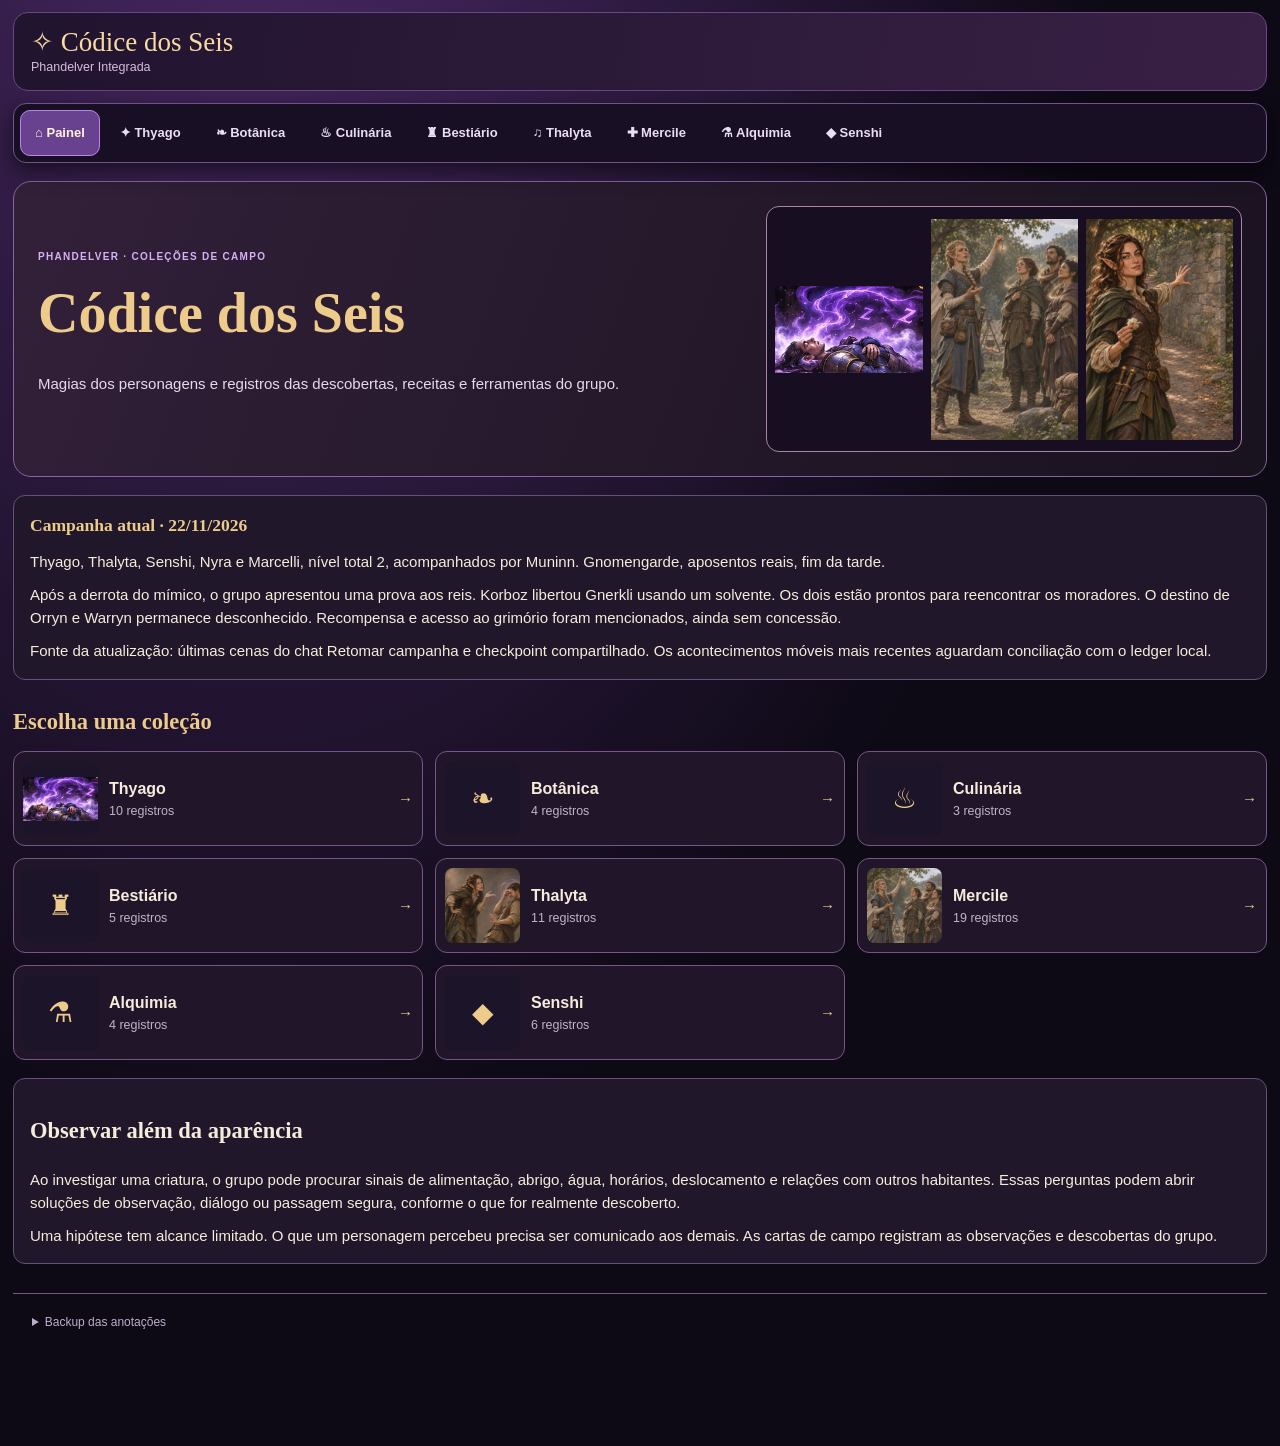
==== commit ebc79bdb: "Atualiza o Códice com a continuidade de 22 de novembro" ====
--- a/index.html
+++ b/index.html
@@ -3,45 +3,45 @@
 <head>
   <meta charset="utf-8">
   <meta name="viewport" content="width=device-width, initial-scale=1">
-  <title>Códice de Phandelver · Phandelver Integrada</title>
+  <title>Códice dos Seis · Phandelver Integrada</title>
   <link rel="icon" href="data:,">
-  <link rel="stylesheet" href="./modelo.css?v=3fee2025e65f">
+  <link rel="stylesheet" href="./modelo.css">
   <script src="./modelo.js" defer></script>
 </head>
 <body>
   <div class="shell">
-    <header class="head"><div><strong>✧ Códice de Phandelver</strong><small>Phandelver Integrada</small></div></header>
+    <header class="head"><div><strong>✧ Códice dos Seis</strong><small>Phandelver Integrada</small></div></header>
     <nav class="nav" aria-label="Abas do Códice">
       <a href="#painel">⌂ Painel</a>
-      <a href="#fichas">☷ Fichas</a><a href="#thyago">✦ Thyago</a>
+      <a href="#thyago">✦ Thyago</a>
       <a href="#botanica">❧ Botânica</a>
       <a href="#culinaria">♨ Culinária</a>
       <a href="#bestiario">♜ Bestiário</a>
       <a href="#thalyta">♫ Thalyta</a>
-      <a href="#mercile">✚ Marcelli</a>
+      <a href="#mercile">✚ Mercile</a>
       <a href="#alquimia">⚗ Alquimia</a>
       <a href="#senshi">◆ Senshi</a>
-    <a href="#ficha-nyra">➶ Nyra</a><a href="#historico">◷ Histórico</a></nav>
+    </nav>
     <main class="content">
       <section class="screen" id="painel" aria-labelledby="titulo-painel">
         <div class="hero">
-          <div><div class="eyebrow">Phandelver · Coleções de campo</div><h1 id="titulo-painel">Códice de Phandelver</h1><p>Magias dos personagens e registros das descobertas, receitas e ferramentas do grupo.</p></div>
+          <div><div class="eyebrow">Phandelver · Coleções de campo</div><h1 id="titulo-painel">Códice dos Seis</h1><p>Magias dos personagens e registros das descobertas, receitas e ferramentas do grupo.</p></div>
           <div class="hero-gallery" aria-label="Ilustrações das coleções de magia">
             <img src="./thyago-classico-sono.webp" alt="Arte clássica da magia Sono" width="480" height="285">
-            <img src="./mercile-bencao.webp" alt="Marcelli demonstra Bênção" width="760" height="1140">
-            <img src="./thalyta-fogo-das-fadas.webp" alt="Contornos violeta de Fogo das Fadas" width="1536" height="1024">
+            <img src="./mercile-bencao.webp" alt="Mercile demonstra Bênção" width="760" height="1140">
+            <img src="./thalyta-imagem-silenciosa.webp" alt="Ilustração de Imagem Silenciosa" width="760" height="1140">
           </div>
         </div>
-        <p class="notebox">Equipe atual: Thyago, Thalyta, Senshi, Nyra e Marcelli. <a href="#fichas">Abrir as cinco fichas</a>.</p><h2 class="panelsection">Escolha uma coleção</h2>
+        <aside class="notebox" id="campanha-atual"><h3>Campanha atual · 22/11/2026</h3><p>Thyago, Thalyta, Senshi, Nyra e Marcelli, nível total 2, acompanhados por Muninn. Gnomengarde, aposentos reais, fim da tarde.</p><p>Após a derrota do mímico, o grupo apresentou uma prova aos reis. Korboz libertou Gnerkli usando um solvente. Os dois estão prontos para reencontrar os moradores. O destino de Orryn e Warryn permanece desconhecido. Recompensa e acesso ao grimório foram mencionados, ainda sem concessão.</p><p>Fonte da atualização: últimas cenas do chat Retomar campanha e checkpoint compartilhado. Os acontecimentos móveis mais recentes aguardam conciliação com o ledger local.</p></aside><h2 class="panelsection">Escolha uma coleção</h2>
         <div class="portals">
-          <a class="portal" href="#thyago"><span class="portimg" aria-hidden="true"><img src="./thyago-classico-sono.webp" alt="" loading="lazy"></span><span><strong>Thyago</strong><small>8 registros</small></span><span aria-hidden="true">→</span></a>
-          <a class="portal" href="#botanica"><span class="portimg" aria-hidden="true">❧</span><span><strong>Botânica</strong><small>5 registros</small></span><span aria-hidden="true">→</span></a>
+          <a class="portal" href="#thyago"><span class="portimg" aria-hidden="true"><img src="./thyago-classico-sono.webp" alt="" loading="lazy"></span><span><strong>Thyago</strong><small>10 registros</small></span><span aria-hidden="true">→</span></a>
+          <a class="portal" href="#botanica"><span class="portimg" aria-hidden="true">❧</span><span><strong>Botânica</strong><small>4 registros</small></span><span aria-hidden="true">→</span></a>
           <a class="portal" href="#culinaria"><span class="portimg" aria-hidden="true">♨</span><span><strong>Culinária</strong><small>3 registros</small></span><span aria-hidden="true">→</span></a>
-          <a class="portal" href="#bestiario"><span class="portimg" aria-hidden="true">♜</span><span><strong>Bestiário</strong><small>4 registros</small></span><span aria-hidden="true">→</span></a>
+          <a class="portal" href="#bestiario"><span class="portimg" aria-hidden="true">♜</span><span><strong>Bestiário</strong><small>5 registros</small></span><span aria-hidden="true">→</span></a>
           <a class="portal" href="#thalyta"><span class="portimg" aria-hidden="true"><img src="./thalyta-zombaria-viciosa.webp" alt="" loading="lazy"></span><span><strong>Thalyta</strong><small>11 registros</small></span><span aria-hidden="true">→</span></a>
-          <a class="portal" href="#mercile"><span class="portimg" aria-hidden="true"><img src="./mercile-bencao.webp" alt="" loading="lazy"></span><span><strong>Marcelli</strong><small>9 registros</small></span><span aria-hidden="true">→</span></a>
-          <a class="portal" href="#alquimia"><span class="portimg" aria-hidden="true">⚗</span><span><strong>Alquimia</strong><small>2 registros</small></span><span aria-hidden="true">→</span></a>
-          <a class="portal" href="#senshi"><span class="portimg" aria-hidden="true"><img src="./laios-bencao.webp" alt="" loading="lazy"></span><span><strong>Senshi</strong><small>6 registros</small></span><span aria-hidden="true">→</span></a>
+          <a class="portal" href="#mercile"><span class="portimg" aria-hidden="true"><img src="./mercile-bencao.webp" alt="" loading="lazy"></span><span><strong>Mercile</strong><small>19 registros</small></span><span aria-hidden="true">→</span></a>
+          <a class="portal" href="#alquimia"><span class="portimg" aria-hidden="true">⚗</span><span><strong>Alquimia</strong><small>4 registros</small></span><span aria-hidden="true">→</span></a>
+          <a class="portal" href="#senshi"><span class="portimg" aria-hidden="true">◆</span><span><strong>Senshi</strong><small>6 registros</small></span><span aria-hidden="true">→</span></a>
         </div>
         <aside class="notebox" id="guia" aria-labelledby="titulo-guia">
       <h2 id="titulo-guia">Observar além da aparência</h2>
@@ -49,228 +49,317 @@
       <p>Uma hipótese tem alcance limitado. O que um personagem percebeu precisa ser comunicado aos demais. As cartas de campo registram as observações e descobertas do grupo.</p>
     </aside>
       </section>
-      <section class="screen" id="thyago" aria-labelledby="titulo-thyago"><div class="sectiontitle"><h2 id="titulo-thyago">Thyago</h2><p>Repertório atual da ficha; usar uma carta não conjura a magia nem gasta recursos.</p><a href="#ficha-feiticeiro">Ver ficha e habilidades</a></div><div class="controls"><label>Buscar<input type="search" placeholder="Nome da magia"></label><label>Filtrar<select><option value="">Todas</option><option>Preparada · Feiticeiro</option><option>Truque · Feiticeiro</option></select></label><button data-open="true">Abrir cartas</button><button data-open="false">Recolher cartas</button><output aria-live="polite"></output></div><div class="cards"><details class="card" id="thyago-sono" data-group="Preparada · Feiticeiro" data-note="thyago/sono">
-          <summary><div class="art"><img src="./thyago-classico-sono.webp" alt="" loading="lazy"></div><div class="cardtop"><span class="tag">Preparada · Feiticeiro</span><h3>Sono</h3><p class="type" lang="en">Sleep</p><p class="subdesc">Entorpece e pode adormecer alvos escolhidos.</p><span class="open" aria-hidden="true"></span></div></summary>
+      <section class="screen" id="thyago" aria-labelledby="titulo-thyago">
+        <div class="sectiontitle"><h2 id="titulo-thyago">✦ Thyago</h2><p>Feiticeiro 2 · Shadar-kai · Conjuração por Inteligência (regra da mesa). As artes clássicas interpretam visualmente as magias. A ficha descreve o efeito em jogo.</p></div>
+        <div class="controls" hidden>
+          <label>Buscar <input type="search" placeholder="Buscar na coleção…"></label>
+          <label>Status<select><option value="">Todos os estados</option><option value="Preparada">Preparada</option><option value="Em estudo">Em estudo</option><option value="Truque conhecido">Truque conhecido</option></select></label>
+          <button type="button" data-open="true">Expandir cartas</button><button type="button" data-open="false">Recolher cartas</button>
+          <output aria-live="polite"></output>
+        </div>
+        <div class="cards">
+        <details class="card" id="thyago-sono" data-group="Preparada" data-note="thyago/sono">
+          <summary><div class="art"><img src="./thyago-classico-sono.webp" alt="" loading="lazy"></div><div class="cardtop"><span class="tag">Preparada · Concentração</span><h3>Sono</h3><p class="type" lang="en">Sleep</p><p class="subdesc">Entorpece e pode adormecer alvos escolhidos.</p><span class="open" aria-hidden="true"></span></div></summary>
           <div class="detail"><dl class="facts" aria-label="Dados mecânicos"><div class="fact"><dt>Círculo</dt><dd>1º círculo</dd></div><div class="fact"><dt>Escola</dt><dd>Encantamento</dd></div><div class="fact"><dt>Conjuração</dt><dd>Ação</dd></div><div class="fact"><dt>Alcance</dt><dd>18 m</dd></div><div class="fact"><dt>Componentes</dt><dd>V · S · M — pitada de areia ou pétalas de rosa</dd></div><div class="fact"><dt>Duração</dt><dd>Até 1 minuto</dd></div><div class="fact"><dt>Concentração</dt><dd>Sim</dd></div><div class="fact"><dt>Ritual</dt><dd>Não</dd></div></dl><div class="sec"><h4>Descrição</h4><p>Entorpece e pode adormecer alvos escolhidos.</p></div><div class="sec"><h4>Regras e mecânicas</h4><p>Esfera de 1,5 m de raio. Salvaguarda de Sabedoria ao conjurar e, para quem falhou, no fim do próximo turno do alvo. A primeira falha deixa Incapacitado e a segunda, Inconsciente. Dano ou uma ação para sacudir o alvo a até 1,5 m encerra o efeito nele. Criaturas que não dormem ou imunes à Exaustão passam automaticamente.</p></div><div class="sec"><h4>Origem e fonte</h4><p>Feiticeiro · <a href="https://www.dndbeyond.com/sources/dnd/br-2024/spell-descriptions">Regras de D&amp;D de 2024</a></p></div><a href="./thyago-classico-sono.webp">Abrir ilustração completa</a><label class="notelabel">Anotações pessoais<textarea class="note" rows="2" maxlength="10000"></textarea></label></div>
-        </details><details class="card" id="thyago-escudo" data-group="Preparada · Feiticeiro" data-note="thyago/escudo">
-          <summary><div class="art"><img src="./thyago-classico-escudo.webp" alt="" loading="lazy"></div><div class="cardtop"><span class="tag">Preparada · Feiticeiro</span><h3>Escudo</h3><p class="type" lang="en">Shield</p><p class="subdesc">Uma barreira de força imperceptível protege o conjurador.</p><span class="open" aria-hidden="true"></span></div></summary>
+        </details>
+        <details class="card" id="thyago-escudo" data-group="Preparada" data-note="thyago/escudo">
+          <summary><div class="art"><img src="./thyago-classico-escudo.webp" alt="" loading="lazy"></div><div class="cardtop"><span class="tag">Preparada · Reação</span><h3>Escudo</h3><p class="type" lang="en">Shield</p><p class="subdesc">Uma barreira de força imperceptível protege o conjurador.</p><span class="open" aria-hidden="true"></span></div></summary>
           <div class="detail"><dl class="facts" aria-label="Dados mecânicos"><div class="fact"><dt>Círculo</dt><dd>1º círculo</dd></div><div class="fact"><dt>Escola</dt><dd>Abjuração</dd></div><div class="fact"><dt>Conjuração</dt><dd>Reação</dd></div><div class="fact"><dt>Alcance</dt><dd>Pessoal</dd></div><div class="fact"><dt>Componentes</dt><dd>V · S</dd></div><div class="fact"><dt>Duração</dt><dd>1 rodada</dd></div><div class="fact"><dt>Concentração</dt><dd>Não</dd></div><div class="fact"><dt>Ritual</dt><dd>Não</dd></div></dl><div class="sec"><h4>Descrição</h4><p>Uma barreira de força imperceptível protege o conjurador.</p></div><div class="sec"><h4>Regras e mecânicas</h4><p>Reação ao ser atingido por um ataque ou virar alvo de Mísseis Mágicos. +5 de CA até o início do seu próximo turno, inclusive contra o ataque desencadeador. Impede dano de Mísseis Mágicos.</p></div><div class="sec"><h4>Origem e fonte</h4><p>Feiticeiro · <a href="https://www.dndbeyond.com/sources/dnd/br-2024/spell-descriptions">Regras de D&amp;D de 2024</a></p></div><a href="./thyago-classico-escudo.webp">Abrir ilustração completa</a><label class="notelabel">Anotações pessoais<textarea class="note" rows="2" maxlength="10000"></textarea></label></div>
-        </details><details class="card" id="thyago-graxa" data-group="Preparada · Feiticeiro" data-note="thyago/graxa">
-          <summary><div class="art"><img src="./thyago-classico-graxa.webp" alt="" loading="lazy"></div><div class="cardtop"><span class="tag">Preparada · Feiticeiro</span><h3>Graxa</h3><p class="type" lang="en">Grease</p><p class="subdesc">Torna uma parte do chão escorregadia.</p><span class="open" aria-hidden="true"></span></div></summary>
+        </details>
+        <details class="card" id="thyago-farpas-prateadas" data-group="Em estudo" data-note="thyago/farpas-prateadas">
+          <summary><div class="art"><img src="./thyago-classico-farpas-prateadas.webp" alt="" loading="lazy"></div><div class="cardtop"><span class="tag">Em estudo</span><h3>Farpas Prateadas</h3><p class="type" lang="en">Silvery Barbs</p><p class="subdesc">Perturba o sucesso de uma criatura e encoraja outra.</p><span class="open" aria-hidden="true"></span></div></summary>
+          <div class="detail"><dl class="facts" aria-label="Dados mecânicos"><div class="fact"><dt>Círculo</dt><dd>1º círculo</dd></div><div class="fact"><dt>Escola</dt><dd>Encantamento</dd></div><div class="fact"><dt>Conjuração</dt><dd>Reação</dd></div><div class="fact"><dt>Alcance</dt><dd>18 m</dd></div><div class="fact"><dt>Componentes</dt><dd>V</dd></div><div class="fact"><dt>Duração</dt><dd>Instantânea</dd></div><div class="fact"><dt>Concentração</dt><dd>Não</dd></div><div class="fact"><dt>Ritual</dt><dd>Não</dd></div></dl><div class="sec"><h4>Descrição</h4><p>Perturba o sucesso de uma criatura e encoraja outra.</p></div><div class="sec"><h4>Regras e mecânicas</h4><p>Reação quando uma criatura visível a até 18 m tem sucesso num ataque, teste de atributo ou salvaguarda. Ela repete o d20 e usa o menor. Uma criatura diferente que você vê no alcance, inclusive você, tem vantagem na próxima dessas jogadas em até 1 minuto. O benefício não se acumula.</p></div><div class="sec"><h4>Origem e fonte</h4><p>Feiticeiro · <a href="https://www.dndbeyond.com/posts/1371-silvery-barbs-snatch-a-victory-from-the-jaws-of">Strixhaven · 2021</a></p></div><a href="./thyago-classico-farpas-prateadas.webp">Abrir ilustração completa</a><label class="notelabel">Anotações pessoais<textarea class="note" rows="2" maxlength="10000"></textarea></label></div>
+        </details>
+        <details class="card" id="thyago-graxa" data-group="Preparada" data-note="thyago/graxa">
+          <summary><div class="art"><img src="./thyago-classico-graxa.webp" alt="" loading="lazy"></div><div class="cardtop"><span class="tag">Preparada</span><h3>Graxa</h3><p class="type" lang="en">Grease</p><p class="subdesc">Torna uma parte do chão escorregadia.</p><span class="open" aria-hidden="true"></span></div></summary>
           <div class="detail"><dl class="facts" aria-label="Dados mecânicos"><div class="fact"><dt>Círculo</dt><dd>1º círculo</dd></div><div class="fact"><dt>Escola</dt><dd>Conjuração</dd></div><div class="fact"><dt>Conjuração</dt><dd>Ação</dd></div><div class="fact"><dt>Alcance</dt><dd>18 m</dd></div><div class="fact"><dt>Componentes</dt><dd>V · S · M — toucinho com pele ou manteiga</dd></div><div class="fact"><dt>Duração</dt><dd>1 minuto</dd></div><div class="fact"><dt>Concentração</dt><dd>Não</dd></div><div class="fact"><dt>Ritual</dt><dd>Não</dd></div></dl><div class="sec"><h4>Descrição</h4><p>Torna uma parte do chão escorregadia.</p></div><div class="sec"><h4>Regras e mecânicas</h4><p>Quadrado de 3 m de lado de graxa não inflamável e terreno difícil. Salvaguarda de Destreza ao surgir sob a criatura, ao entrar na área ou ao terminar o turno nela. Falha deixa Caído.</p></div><div class="sec"><h4>Origem e fonte</h4><p>Feiticeiro · <a href="https://www.dndbeyond.com/sources/dnd/br-2024/spell-descriptions">Regras de D&amp;D de 2024</a></p></div><a href="./thyago-classico-graxa.webp">Abrir ilustração completa</a><label class="notelabel">Anotações pessoais<textarea class="note" rows="2" maxlength="10000"></textarea></label></div>
-        </details><details class="card" id="thyago-explosao-feiticeira" data-group="Truque · Feiticeiro" data-note="thyago/explosao-feiticeira">
-          <summary><div class="art"><img src="./thyago-classico-explosao-feiticeira.webp" alt="" loading="lazy"></div><div class="cardtop"><span class="tag">Truque · Feiticeiro</span><h3>Explosão Feiticeira</h3><p class="type" lang="en">Sorcerous Burst</p><p class="subdesc">Projeta energia feiticeira de um tipo escolhido.</p><span class="open" aria-hidden="true"></span></div></summary>
-          <div class="detail"><dl class="facts" aria-label="Dados mecânicos"><div class="fact"><dt>Círculo</dt><dd>Truque</dd></div><div class="fact"><dt>Escola</dt><dd>Evocação</dd></div><div class="fact"><dt>Conjuração</dt><dd>Ação</dd></div><div class="fact"><dt>Alcance</dt><dd>36 m</dd></div><div class="fact"><dt>Componentes</dt><dd>V · S</dd></div><div class="fact"><dt>Duração</dt><dd>Instantânea</dd></div><div class="fact"><dt>Concentração</dt><dd>Não</dd></div><div class="fact"><dt>Ritual</dt><dd>Não</dd></div></dl><div class="sec"><h4>Descrição</h4><p>Projeta energia feiticeira de um tipo escolhido.</p></div><div class="sec"><h4>Regras e mecânicas</h4><p>Ataque mágico à distância contra uma criatura ou objeto. 1d8 de ácido, frio, fogo, elétrico, veneno, psíquico ou trovejante. Cada 8 permite outro d8, até um total de dados extras igual ao modificador de conjuração. O dano-base passa a 2d8/3d8/4d8 nos níveis 5/11/17. A arte estiliza diferentes tipos de energia. Escolha um tipo por conjuração.</p></div><div class="sec"><h4>Origem e fonte</h4><p>Feiticeiro · <a href="https://www.dndbeyond.com/sources/dnd/br-2024/spell-descriptions">Regras de D&amp;D de 2024</a></p></div><a href="./thyago-classico-explosao-feiticeira.webp">Abrir ilustração completa</a><label class="notelabel">Anotações pessoais<textarea class="note" rows="2" maxlength="10000"></textarea></label></div>
-        </details><details class="card" id="thyago-estilhaco-mental" data-group="Truque · Feiticeiro" data-note="thyago/estilhaco-mental">
-          <summary><div class="art"><img src="./thyago-classico-estilhaco-mental.webp" alt="" loading="lazy"></div><div class="cardtop"><span class="tag">Truque · Feiticeiro</span><h3>Estilhaço Mental</h3><p class="type" lang="en">Mind Sliver</p><p class="subdesc">Desorienta uma criatura com uma intrusão psíquica.</p><span class="open" aria-hidden="true"></span></div></summary>
+        </details>
+        <details class="card" id="thyago-explosao-feiticeira" data-group="Truque conhecido" data-note="thyago/explosao-feiticeira">
+          <summary><div class="art"><img src="./thyago-classico-explosao-feiticeira.webp" alt="" loading="lazy"></div><div class="cardtop"><span class="tag">Truque conhecido</span><h3>Explosão Feiticeira</h3><p class="type" lang="en">Sorcerous Burst</p><p class="subdesc">Projeta energia feiticeira de um tipo escolhido.</p><span class="open" aria-hidden="true"></span></div></summary>
+          <div class="detail"><dl class="facts" aria-label="Dados mecânicos"><div class="fact"><dt>Círculo</dt><dd>Truque</dd></div><div class="fact"><dt>Escola</dt><dd>Evocação</dd></div><div class="fact"><dt>Conjuração</dt><dd>Ação</dd></div><div class="fact"><dt>Alcance</dt><dd>36 m</dd></div><div class="fact"><dt>Componentes</dt><dd>V · S</dd></div><div class="fact"><dt>Duração</dt><dd>Instantânea</dd></div><div class="fact"><dt>Concentração</dt><dd>Não</dd></div><div class="fact"><dt>Ritual</dt><dd>Não</dd></div></dl><div class="sec"><h4>Descrição</h4><p>Projeta energia feiticeira de um tipo escolhido.</p></div><div class="sec"><h4>Regras e mecânicas</h4><p>Ataque mágico à distância contra uma criatura ou objeto. 1d8 de ácido, frio, fogo, elétrico, veneno, psíquico ou trovejante. Cada 8 permite outro d8, até um total de dados extras igual ao modificador de Inteligência. O dano-base passa a 2d8/3d8/4d8 nos níveis 5/11/17. A arte estiliza diferentes tipos de energia. Escolha um tipo por conjuração.</p></div><div class="sec"><h4>Origem e fonte</h4><p>Feiticeiro · <a href="https://www.dndbeyond.com/sources/dnd/br-2024/spell-descriptions">Regras de D&amp;D de 2024</a></p></div><a href="./thyago-classico-explosao-feiticeira.webp">Abrir ilustração completa</a><label class="notelabel">Anotações pessoais<textarea class="note" rows="2" maxlength="10000"></textarea></label></div>
+        </details>
+        <details class="card" id="thyago-estilhaco-mental" data-group="Truque conhecido" data-note="thyago/estilhaco-mental">
+          <summary><div class="art"><img src="./thyago-classico-estilhaco-mental.webp" alt="" loading="lazy"></div><div class="cardtop"><span class="tag">Truque conhecido</span><h3>Estilhaço Mental</h3><p class="type" lang="en">Mind Sliver</p><p class="subdesc">Desorienta uma criatura com uma intrusão psíquica.</p><span class="open" aria-hidden="true"></span></div></summary>
           <div class="detail"><dl class="facts" aria-label="Dados mecânicos"><div class="fact"><dt>Círculo</dt><dd>Truque</dd></div><div class="fact"><dt>Escola</dt><dd>Encantamento</dd></div><div class="fact"><dt>Conjuração</dt><dd>Ação</dd></div><div class="fact"><dt>Alcance</dt><dd>18 m</dd></div><div class="fact"><dt>Componentes</dt><dd>V</dd></div><div class="fact"><dt>Duração</dt><dd>1 rodada</dd></div><div class="fact"><dt>Concentração</dt><dd>Não</dd></div><div class="fact"><dt>Ritual</dt><dd>Não</dd></div></dl><div class="sec"><h4>Descrição</h4><p>Desorienta uma criatura com uma intrusão psíquica.</p></div><div class="sec"><h4>Regras e mecânicas</h4><p>Salvaguarda de Inteligência. Falha causa 1d6 psíquico e impõe −1d4 à próxima salvaguarda do alvo até o fim do seu próximo turno. Dano de 2d6/3d6/4d6 nos níveis 5/11/17.</p></div><div class="sec"><h4>Origem e fonte</h4><p>Feiticeiro · <a href="https://www.dndbeyond.com/sources/dnd/phb-2024">Player’s Handbook · 2024</a></p></div><a href="./thyago-classico-estilhaco-mental.webp">Abrir ilustração completa</a><label class="notelabel">Anotações pessoais<textarea class="note" rows="2" maxlength="10000"></textarea></label></div>
-        </details><details class="card" id="thyago-mao-magica" data-group="Truque · Feiticeiro" data-note="thyago/mao-magica">
-          <summary><div class="art"><img src="./thyago-classico-mao-magica.webp" alt="" loading="lazy"></div><div class="cardtop"><span class="tag">Truque · Feiticeiro</span><h3>Mão Mágica</h3><p class="type" lang="en">Mage Hand</p><p class="subdesc">Uma mão espectral manipula objetos leves à distância.</p><span class="open" aria-hidden="true"></span></div></summary>
+        </details>
+        <details class="card" id="thyago-mao-magica" data-group="Truque conhecido" data-note="thyago/mao-magica">
+          <summary><div class="art"><img src="./thyago-classico-mao-magica.webp" alt="" loading="lazy"></div><div class="cardtop"><span class="tag">Truque conhecido</span><h3>Mão Mágica</h3><p class="type" lang="en">Mage Hand</p><p class="subdesc">Uma mão espectral manipula objetos leves à distância.</p><span class="open" aria-hidden="true"></span></div></summary>
           <div class="detail"><dl class="facts" aria-label="Dados mecânicos"><div class="fact"><dt>Círculo</dt><dd>Truque</dd></div><div class="fact"><dt>Escola</dt><dd>Conjuração</dd></div><div class="fact"><dt>Conjuração</dt><dd>Ação</dd></div><div class="fact"><dt>Alcance</dt><dd>9 m</dd></div><div class="fact"><dt>Componentes</dt><dd>V · S</dd></div><div class="fact"><dt>Duração</dt><dd>1 minuto</dd></div><div class="fact"><dt>Concentração</dt><dd>Não</dd></div><div class="fact"><dt>Ritual</dt><dd>Não</dd></div></dl><div class="sec"><h4>Descrição</h4><p>Uma mão espectral manipula objetos leves à distância.</p></div><div class="sec"><h4>Regras e mecânicas</h4><p>Pode abrir recipientes ou portas destrancadas e manipular, retirar ou guardar objetos. Nas rodadas seguintes, uma ação de Magia volta a controlá-la e pode movê-la até 9 m. A mão não ataca, não ativa itens mágicos e carrega até 4,5 kg.</p></div><div class="sec"><h4>Origem e fonte</h4><p>Feiticeiro · <a href="https://www.dndbeyond.com/sources/dnd/br-2024/spell-descriptions">Regras de D&amp;D de 2024</a></p></div><a href="./thyago-classico-mao-magica.webp">Abrir ilustração completa</a><label class="notelabel">Anotações pessoais<textarea class="note" rows="2" maxlength="10000"></textarea></label></div>
-        </details><details class="card" id="thyago-ilusao-menor" data-group="Truque · Feiticeiro" data-note="thyago/ilusao-menor">
-          <summary><div class="art"><img src="./thyago-classico-ilusao-menor.webp" alt="" loading="lazy"></div><div class="cardtop"><span class="tag">Truque · Feiticeiro</span><h3>Ilusão Menor</h3><p class="type" lang="en">Minor Illusion</p><p class="subdesc">Cria um som ou a imagem de um objeto.</p><span class="open" aria-hidden="true"></span></div></summary>
+        </details>
+        <details class="card" id="thyago-ilusao-menor" data-group="Truque conhecido" data-note="thyago/ilusao-menor">
+          <summary><div class="art"><img src="./thyago-classico-ilusao-menor.webp" alt="" loading="lazy"></div><div class="cardtop"><span class="tag">Truque conhecido</span><h3>Ilusão Menor</h3><p class="type" lang="en">Minor Illusion</p><p class="subdesc">Cria um som ou a imagem de um objeto.</p><span class="open" aria-hidden="true"></span></div></summary>
           <div class="detail"><dl class="facts" aria-label="Dados mecânicos"><div class="fact"><dt>Círculo</dt><dd>Truque</dd></div><div class="fact"><dt>Escola</dt><dd>Ilusão</dd></div><div class="fact"><dt>Conjuração</dt><dd>Ação</dd></div><div class="fact"><dt>Alcance</dt><dd>9 m</dd></div><div class="fact"><dt>Componentes</dt><dd>S · M — um pouco de lã</dd></div><div class="fact"><dt>Duração</dt><dd>1 minuto</dd></div><div class="fact"><dt>Concentração</dt><dd>Não</dd></div><div class="fact"><dt>Ritual</dt><dd>Não</dd></div></dl><div class="sec"><h4>Descrição</h4><p>Cria um som ou a imagem de um objeto.</p></div><div class="sec"><h4>Regras e mecânicas</h4><p>Imagem de um objeto em cubo de até 1,5 m de lado, sem luz, som ou cheiro. O toque revela a ilusão. Uma ação de Estudar permite identificá-la com Investigação contra a CD de magia.</p></div><div class="sec"><h4>Origem e fonte</h4><p>Feiticeiro · <a href="https://www.dndbeyond.com/sources/dnd/br-2024/spell-descriptions">Regras de D&amp;D de 2024</a></p></div><a href="./thyago-classico-ilusao-menor.webp">Abrir ilustração completa</a><label class="notelabel">Anotações pessoais<textarea class="note" rows="2" maxlength="10000"></textarea></label></div>
-        </details><details class="card" id="thyago-nevoa" data-group="Preparada · Feiticeiro" data-note="thyago/fog-cloud"><summary><div class="art"><img src="./thyago-nevoa.webp" alt="Ilustração do efeito de Névoa" loading="lazy" width="1536" height="1024"></div><div class="cardtop"><span class="tag">Preparada · Feiticeiro</span><h3>Névoa</h3><p class="type" lang="en">Fog Cloud</p><p class="subdesc">Cria uma esfera de névoa com raio de 6 m, centrada num ponto ao alcance.</p><span class="open" aria-hidden="true"></span></div></summary><div class="detail"><dl class="facts" aria-label="Dados mecânicos"><div class="fact"><dt>Círculo</dt><dd>1º círculo</dd></div><div class="fact"><dt>Escola</dt><dd>Conjuração</dd></div><div class="fact"><dt>Conjuração</dt><dd>Ação</dd></div><div class="fact"><dt>Alcance</dt><dd>36m (120pés)</dd></div><div class="fact"><dt>Área</dt><dd>Esfera de 6 m (20pés) de raio</dd></div><div class="fact"><dt>Componentes</dt><dd>V · S</dd></div><div class="fact"><dt>Duração</dt><dd>Até 1 hora</dd></div><div class="fact"><dt>Concentração</dt><dd>Sim</dd></div><div class="fact"><dt>Ritual</dt><dd>Não</dd></div></dl><div class="sec"><h4>Descrição</h4><p>Cria uma esfera de névoa com raio de 6 m, centrada num ponto ao alcance.</p></div><div class="sec"><h4>Regras e mecânicas</h4><p>A área fica fortemente obscurecida. A névoa dura enquanto houver concentração, por até 1 hora, ou até ser dispersada por vento forte. Cada círculo acima do primeiro aumenta o raio em6m. Não causa dano nem permite enxergar através da névoa.</p></div><div class="sec"><h4>Origem e fonte</h4><p>PHB 2024, PDF275 · <a href="https://www.dndbeyond.com/sources/dnd/phb-2024/spells">Livro do Jogador2024</a></p></div><a href="./thyago-nevoa.webp" target="_blank" rel="noopener">Ver arte em tamanho maior</a><label class="notelabel">Anotações pessoais<textarea class="note" rows="2" maxlength="10000"></textarea></label></div></details></div></section>
-      <section class="screen" id="botanica" aria-labelledby="titulo-botanica"><p class="notebox">Acervo público preservado da continuidade anterior. Itens, estoque e aprendizagens ainda exigem reconciliação na formação de cinco.</p>
-        <div class="sectiontitle"><h2 id="titulo-botanica">❧ Botânica</h2><p>Registros botânicos; quantidades e efeitos dependem da reconciliação.</p></div>
+        </details>
+        <details class="card" id="thyago-nuvem-de-nevoa" data-group="Preparada" data-note="thyago/nuvem-de-nevoa"><summary><div class="cardtop"><span class="tag">Preparada</span><h3>Nuvem de Névoa</h3><p class="subdesc">Uma nuvem de névoa densa obscurece a área.</p><span class="open" aria-hidden="true"></span></div></summary><div class="detail"><dl class="facts" aria-label="Dados mecânicos"><div class="fact"><dt>Círculo</dt><dd>1º círculo</dd></div><div class="fact"><dt>Escola</dt><dd>Conjuração</dd></div><div class="fact"><dt>Conjuração</dt><dd>Ação</dd></div><div class="fact"><dt>Alcance</dt><dd>36 m</dd></div><div class="fact"><dt>Componentes</dt><dd>V · S</dd></div><div class="fact"><dt>Duração</dt><dd>Até 1 hora</dd></div><div class="fact"><dt>Concentração</dt><dd>Sim</dd></div><div class="fact"><dt>Ritual</dt><dd>Não</dd></div></dl><div class="sec"><h4>Descrição</h4><p>Uma nuvem de névoa densa obscurece a área.</p></div><div class="sec"><h4>Regras e registro</h4><p>Esfera de 6 m de raio centrada em um ponto no alcance. A área fica fortemente obscurecida. Vento forte, como o produzido por Lufada de Vento, dispersa a névoa. O raio aumenta 6 m por círculo acima do primeiro.</p></div><p><a href="https://www.dndbeyond.com/sources/dnd/br-2024/spell-descriptions">Fonte oficial · D&D 2024</a></p><label class="notelabel">Anotações pessoais<textarea class="note" rows="2" maxlength="10000"></textarea></label></div></details><details class="card" id="thyago-enredar" data-group="Em estudo" data-note="thyago/enredar"><summary><div class="cardtop"><span class="tag">Em estudo</span><h3>Enredar</h3><p class="subdesc">Caderno recebido no moinho de Adabra; adaptação ainda em estudo.</p><span class="open" aria-hidden="true"></span></div></summary><div class="detail"><dl class="facts" aria-label="Dados mecânicos"><div class="fact"><dt>Círculo</dt><dd>1º círculo</dd></div><div class="fact"><dt>Escola</dt><dd>Conjuração</dd></div><div class="fact"><dt>Conjuração</dt><dd>Ação</dd></div><div class="fact"><dt>Alcance</dt><dd>27 m</dd></div><div class="fact"><dt>Componentes</dt><dd>V · S</dd></div><div class="fact"><dt>Duração</dt><dd>Até 1 minuto</dd></div><div class="fact"><dt>Concentração</dt><dd>Sim</dd></div><div class="fact"><dt>Ritual</dt><dd>Não</dd></div></dl><div class="sec"><h4>Descrição</h4><p>Caderno recebido no moinho de Adabra; adaptação ainda em estudo.</p></div><div class="sec"><h4>Regras e registro</h4><p>Quadrado de 6 m de lado com terreno difícil. Criaturas na área ao conjurar fazem salvaguarda de Força. Falha deixa Contido. Uma ação permite teste de Força (Atletismo) contra a CD de magia para libertar-se. Cópia, adaptação e preparação ainda não concluídas.</p></div><p><a href="https://www.dndbeyond.com/sources/dnd/br-2024/spell-descriptions">Fonte oficial · D&D 2024</a></p><label class="notelabel">Anotações pessoais<textarea class="note" rows="2" maxlength="10000"></textarea></label></div></details></div>
+      </section>
+      <section class="screen" id="botanica" aria-labelledby="titulo-botanica">
+        <div class="sectiontitle"><h2 id="titulo-botanica">❧ Botânica</h2><p>Herbário e conhecimentos botânicos registrados.</p></div>
         <div class="controls" hidden>
           <label>Buscar <input type="search" placeholder="Buscar na coleção…"></label>
           
           <button type="button" data-open="true">Expandir cartas</button><button type="button" data-open="false">Recolher cartas</button>
           <output aria-live="polite"></output>
         </div>
-        <div class="cards"><details class="card" id="botanica-herbalismo" data-group="referência pública" data-note="botanica/herbalismo"><summary><div class="art"><img src="./colecao-oficios.webp" alt="Ilustração editorial de estudo e ferramentas; não identifica uma espécie de planta" loading="lazy" width="1100" height="1100"></div><div class="cardtop"><span class="tag">referência pública</span><h3>Herbalismo de Marcelli</h3><span class="open" aria-hidden="true"></span></div></summary><div class="detail"><div class="art-actions"><a href="./colecao-oficios.webp" target="_blank" rel="noopener">Ver arte em tamanho maior</a></div><p>Herbalismo de Marcelli consta como proficiência na ficha. Posse, acesso a ferramentas e estoques atuais precisam ser conferidos antes de um preparo.</p><dl><dt>Uso em campo</dt><dd>Conferir identificação, parte coletada, condição, lote e custódia antes de usar.</dd><dt>Propriedades</dt><dd>Somente efeitos expressamente validados podem ser aplicados; o nome da planta não define uma receita.</dd><dt>Estoque</dt><dd>Esta carta não informa quantidade disponível.</dd></dl><p class="art-note">Ilustração interpretativa. Cores, pose e acessórios não são registro de observação nem prova de posse.</p><a href="./colecao-oficios.webp">Abrir ilustração completa</a><label class="notelabel">Anotações pessoais<textarea class="note" rows="2" maxlength="10000"></textarea></label></div></details><details class="card" id="botanica-natureza" data-group="referência pública" data-note="botanica/natureza"><summary><div class="art"><img src="./colecao-oficios.webp" alt="Ilustração editorial de estudo e ferramentas; não identifica uma espécie de planta" loading="lazy" width="1100" height="1100"></div><div class="cardtop"><span class="tag">referência pública</span><h3>Natureza de Senshi</h3><span class="open" aria-hidden="true"></span></div></summary><div class="detail"><div class="art-actions"><a href="./colecao-oficios.webp" target="_blank" rel="noopener">Ver arte em tamanho maior</a></div><p>Natureza de Senshi consta como proficiência na ficha. Isso permite propor estudos, mas não identifica automaticamente plantas nem garante segurança alimentar.</p><dl><dt>Uso em campo</dt><dd>Conferir identificação, parte coletada, condição, lote e custódia antes de usar.</dd><dt>Propriedades</dt><dd>Somente efeitos expressamente validados podem ser aplicados; o nome da planta não define uma receita.</dd><dt>Estoque</dt><dd>Esta carta não informa quantidade disponível.</dd></dl><p class="art-note">Ilustração interpretativa. Cores, pose e acessórios não são registro de observação nem prova de posse.</p><a href="./colecao-oficios.webp">Abrir ilustração completa</a><label class="notelabel">Anotações pessoais<textarea class="note" rows="2" maxlength="10000"></textarea></label></div></details><details class="card" id="botanica-serenalia" data-group="registro histórico" data-note="botanica/serenalia"><summary><div class="art"><img src="./colecao-oficios.webp" alt="Ilustração editorial de estudo e ferramentas; não identifica uma espécie de planta" loading="lazy" width="1100" height="1100"></div><div class="cardtop"><span class="tag">registro histórico</span><h3>Serenália</h3><span class="open" aria-hidden="true"></span></div></summary><div class="detail"><div class="art-actions"><a href="./colecao-oficios.webp" target="_blank" rel="noopener">Ver arte em tamanho maior</a></div><p>Serenália aparece no histórico de colheita da sessão. Quantidade atual, custódia, conservação e propriedades não estão integralmente reconciliadas. O nome usado na sessão não confirma espécie botânica real ou efeito mágico.</p><dl><dt>Uso em campo</dt><dd>Conferir identificação, parte coletada, condição, lote e custódia antes de usar.</dd><dt>Propriedades</dt><dd>Somente efeitos expressamente validados podem ser aplicados; o nome da planta não define uma receita.</dd><dt>Estoque</dt><dd>Esta carta não informa quantidade disponível.</dd></dl><p class="art-note">Ilustração interpretativa. Cores, pose e acessórios não são registro de observação nem prova de posse.</p><a href="./colecao-oficios.webp">Abrir ilustração completa</a><label class="notelabel">Anotações pessoais<textarea class="note" rows="2" maxlength="10000"></textarea></label></div></details><details class="card" id="botanica-mentaria" data-group="registro histórico" data-note="botanica/mentaria"><summary><div class="art"><img src="./colecao-oficios.webp" alt="Ilustração editorial de estudo e ferramentas; não identifica uma espécie de planta" loading="lazy" width="1100" height="1100"></div><div class="cardtop"><span class="tag">registro histórico</span><h3>Mentária-das-colinas</h3><span class="open" aria-hidden="true"></span></div></summary><div class="detail"><div class="art-actions"><a href="./colecao-oficios.webp" target="_blank" rel="noopener">Ver arte em tamanho maior</a></div><p>Mentária-das-colinas aparece no histórico de colheita da sessão. Quantidade atual, custódia, conservação e propriedades não estão integralmente reconciliadas. O nome usado na sessão não confirma espécie botânica real ou efeito mágico.</p><dl><dt>Uso em campo</dt><dd>Conferir identificação, parte coletada, condição, lote e custódia antes de usar.</dd><dt>Propriedades</dt><dd>Somente efeitos expressamente validados podem ser aplicados; o nome da planta não define uma receita.</dd><dt>Estoque</dt><dd>Esta carta não informa quantidade disponível.</dd></dl><p class="art-note">Ilustração interpretativa. Cores, pose e acessórios não são registro de observação nem prova de posse.</p><a href="./colecao-oficios.webp">Abrir ilustração completa</a><label class="notelabel">Anotações pessoais<textarea class="note" rows="2" maxlength="10000"></textarea></label></div></details><details class="card" id="botanica-raiz-de-vigor" data-group="registro histórico" data-note="botanica/raiz-de-vigor"><summary><div class="art"><img src="./colecao-oficios.webp" alt="Ilustração editorial de estudo e ferramentas; não identifica uma espécie de planta" loading="lazy" width="1100" height="1100"></div><div class="cardtop"><span class="tag">registro histórico</span><h3>Raiz-de-vigor</h3><span class="open" aria-hidden="true"></span></div></summary><div class="detail"><div class="art-actions"><a href="./colecao-oficios.webp" target="_blank" rel="noopener">Ver arte em tamanho maior</a></div><p>Raiz-de-vigor aparece no histórico de colheita da sessão. Quantidade atual, custódia, conservação e propriedades não estão integralmente reconciliadas. O nome usado na sessão não confirma espécie botânica real ou efeito mágico.</p><dl><dt>Uso em campo</dt><dd>Conferir identificação, parte coletada, condição, lote e custódia antes de usar.</dd><dt>Propriedades</dt><dd>Somente efeitos expressamente validados podem ser aplicados; o nome da planta não define uma receita.</dd><dt>Estoque</dt><dd>Esta carta não informa quantidade disponível.</dd></dl><p class="art-note">Ilustração interpretativa. Cores, pose e acessórios não são registro de observação nem prova de posse.</p><a href="./colecao-oficios.webp">Abrir ilustração completa</a><label class="notelabel">Anotações pessoais<textarea class="note" rows="2" maxlength="10000"></textarea></label></div></details>
+        <div class="cards">
+        <details class="card" id="botanica-herbalismo" data-group="Registro confirmado" data-note="botanica/herbalismo">
+          <summary><div class="cardtop"><span class="tag">Registro confirmado</span><h3>Herbalismo da Mercile</h3><span class="open" aria-hidden="true"></span></div></summary>
+          <div class="detail"><p>A ficha da Mercile registra proficiência e equipamento de herbalismo.</p><label class="notelabel">Anotações pessoais<textarea class="note" rows="2" maxlength="10000"></textarea></label></div>
+        </details>
+        <details class="card" id="botanica-natureza" data-group="Registro confirmado" data-note="botanica/natureza">
+          <summary><div class="cardtop"><span class="tag">Registro confirmado</span><h3>Natureza do Senshi</h3><span class="open" aria-hidden="true"></span></div></summary>
+          <div class="detail"><p>A ficha de Senshi registra proficiência em Natureza.</p><label class="notelabel">Anotações pessoais<textarea class="note" rows="2" maxlength="10000"></textarea></label></div>
+        </details>
+        <details class="card" id="botanica-adabra" data-group="Aprendizado narrado" data-note="botanica/adabra"><summary><div class="cardtop"><span class="tag">Aprendizado narrado</span><h3>Observação com Adabra</h3><p class="subdesc">Marcelli acompanhou explicações de Adabra durante o retorno a Phandalin.</p><span class="open" aria-hidden="true"></span></div></summary><div class="detail"><div class="sec"><h4>Descrição</h4><p>Marcelli acompanhou explicações de Adabra durante o retorno a Phandalin.</p></div><div class="sec"><h4>Regras e registro</h4><p>O registro não identifica nova espécie medicinal, material mágico ou receita aprendida.</p></div><label class="notelabel">Anotações pessoais<textarea class="note" rows="2" maxlength="10000"></textarea></label></div></details><details class="card" id="botanica-fungos" data-group="Informação do guia" data-note="botanica/fungos"><summary><div class="cardtop"><span class="tag">Informação do guia</span><h3>Fungos de Gnomengarde</h3><p class="subdesc">O grupo viu cogumelos vermelhos, verdes e roxos nas ilhas próximas à cachoeira.</p><span class="open" aria-hidden="true"></span></div></summary><div class="detail"><div class="sec"><h4>Descrição</h4><p>O grupo viu cogumelos vermelhos, verdes e roxos nas ilhas próximas à cachoeira.</p></div><div class="sec"><h4>Regras e registro</h4><p>Segundo o guia, vermelhos são usados para óleo, verdes para farinha e pão, e roxos para fermentação. Colheita e receitas específicas ainda não foram registradas.</p></div><label class="notelabel">Anotações pessoais<textarea class="note" rows="2" maxlength="10000"></textarea></label></div></details></div>
+      </section>
+      <section class="screen" id="culinaria" aria-labelledby="titulo-culinaria">
+        <div class="sectiontitle"><h2 id="titulo-culinaria">♨ Culinária</h2><p>Receitas comuns do repertório do Senshi.</p></div>
+        <div class="controls" hidden>
+          <label>Buscar <input type="search" placeholder="Buscar na coleção…"></label>
+          
+          <button type="button" data-open="true">Expandir cartas</button><button type="button" data-open="false">Recolher cartas</button>
+          <output aria-live="polite"></output>
+        </div>
+        <div class="cards">
+        <details class="card" id="culinaria-ensopado" data-group="Registro confirmado" data-note="culinaria/ensopado">
+          <summary><div class="cardtop"><span class="tag">Registro confirmado</span><h3>Ensopado de Cogumelos da Caverna</h3><span class="open" aria-hidden="true"></span></div></summary>
+          <div class="detail"><p>Receita comum. Usar apenas cogumelos identificados como adequados ao consumo.</p><label class="notelabel">Anotações pessoais<textarea class="note" rows="2" maxlength="10000"></textarea></label></div>
+        </details>
+        <details class="card" id="culinaria-espetinhos" data-group="Registro confirmado" data-note="culinaria/espetinhos">
+          <summary><div class="cardtop"><span class="tag">Registro confirmado</span><h3>Espetinhos do Explorador</h3><span class="open" aria-hidden="true"></span></div></summary>
+          <div class="detail"><p>Receita comum de viagem. O preparo depende dos ingredientes e utensílios disponíveis.</p><label class="notelabel">Anotações pessoais<textarea class="note" rows="2" maxlength="10000"></textarea></label></div>
+        </details>
+        <details class="card" id="culinaria-caldo" data-group="Registro confirmado" data-note="culinaria/caldo">
+          <summary><div class="cardtop"><span class="tag">Registro confirmado</span><h3>Caldo Revigorante do Viajante</h3><span class="open" aria-hidden="true"></span></div></summary>
+          <div class="detail"><p>Receita comum de acampamento. O nome faz parte da receita. O caldo não concede cura de pontos de vida.</p><label class="notelabel">Anotações pessoais<textarea class="note" rows="2" maxlength="10000"></textarea></label></div>
+        </details>
+        </div>
+      </section>
+      <section class="screen" id="bestiario" aria-labelledby="titulo-bestiario">
+        <div class="sectiontitle"><h2 id="titulo-bestiario">♜ Bestiário</h2><p>Criaturas encontradas pelo grupo.</p></div>
+        <div class="controls" hidden>
+          <label>Buscar <input type="search" placeholder="Buscar na coleção…"></label>
+          
+          <button type="button" data-open="true">Expandir cartas</button><button type="button" data-open="false">Recolher cartas</button>
+          <output aria-live="polite"></output>
+        </div>
+        <div class="cards">
+        <details class="card" id="bestiario-goblins" data-group="Registro confirmado" data-note="bestiario/goblins">
+          <summary><div class="cardtop"><span class="tag">Registro confirmado</span><h3>Goblins Cragmaw</h3><span class="open" aria-hidden="true"></span></div></summary>
+          <div class="detail"><p>O grupo encontrou goblins na trilha e no esconderijo Cragmaw.</p><label class="notelabel">Anotações pessoais<textarea class="note" rows="2" maxlength="10000"></textarea></label></div>
+        </details>
+        <details class="card" id="bestiario-bugbear" data-group="Registro confirmado" data-note="bestiario/bugbear">
+          <summary><div class="cardtop"><span class="tag">Registro confirmado</span><h3>Bugbear</h3><span class="open" aria-hidden="true"></span></div></summary>
+          <div class="detail"><p>O grupo encontrou e derrotou Klarg, um bugbear, no esconderijo Cragmaw.</p><label class="notelabel">Anotações pessoais<textarea class="note" rows="2" maxlength="10000"></textarea></label></div>
+        </details>
+        <details class="card" id="bestiario-lobos" data-group="Registro confirmado" data-note="bestiario/lobos">
+          <summary><div class="cardtop"><span class="tag">Registro confirmado</span><h3>Lobos</h3><span class="open" aria-hidden="true"></span></div></summary>
+          <div class="detail"><p>No esconderijo Cragmaw, o grupo alimentou lobos e os libertou.</p><label class="notelabel">Anotações pessoais<textarea class="note" rows="2" maxlength="10000"></textarea></label></div>
+        </details>
+        <details class="card" id="bestiario-manticora" data-group="Observada" data-note="bestiario/manticora"><summary><div class="cardtop"><span class="tag">Observada</span><h3>Mantícora</h3><p class="subdesc">Uma mantícora ameaçava o moinho de Adabra em Umbrage Hill.</p><span class="open" aria-hidden="true"></span></div></summary><div class="detail"><div class="sec"><h4>Descrição</h4><p>Uma mantícora ameaçava o moinho de Adabra em Umbrage Hill.</p></div><div class="sec"><h4>Regras e registro</h4><p>O grupo negociou oferecendo comida e evitou o combate. Registro da experiência narrada; não concede conhecimento de estatísticas ou partes coletáveis.</p></div><label class="notelabel">Anotações pessoais<textarea class="note" rows="2" maxlength="10000"></textarea></label></div></details><details class="card" id="bestiario-mimico" data-group="Observado e coletado" data-note="bestiario/mimico"><summary><div class="cardtop"><span class="tag">Observado e coletado</span><h3>Mímico</h3><p class="subdesc">Criatura encontrada disfarçada de barril no depósito de Gnomengarde.</p><span class="open" aria-hidden="true"></span></div></summary><div class="detail"><div class="sec"><h4>Descrição</h4><p>Criatura encontrada disfarçada de barril no depósito de Gnomengarde.</p></div><div class="sec"><h4>Regras e registro</h4><p>Foi derrotada. O grupo observou aderência à espada de Senshi e recuperou a arma. Nyra retirou cola e gel numa única coleta. Um fragmento da mandíbula com superfície semelhante a madeira serviu de prova aos reis. A busca não revelou vestígios identificáveis de Orryn ou Warryn.</p></div><label class="notelabel">Anotações pessoais<textarea class="note" rows="2" maxlength="10000"></textarea></label></div></details></div>
+      </section>
+      <section class="screen" id="thalyta" aria-labelledby="titulo-thalyta">
+        <div class="sectiontitle"><h2 id="titulo-thalyta">♫ Thalyta</h2><p>Eladrin de Outono · Barda 1 / Bruxa 1.</p></div>
+        <div class="controls" hidden>
+          <label>Buscar <input type="search" placeholder="Buscar na coleção…"></label>
+          <label>Status<select><option value="">Todos os estados</option><option value="Truque conhecido">Truque conhecido</option><option value="Invocação · Visões Nebulosas">Invocação · Visões Nebulosas</option><option value="Preparada">Preparada</option><option value="Preparada · Barda">Preparada · Barda</option></select></label>
+          <button type="button" data-open="true">Expandir cartas</button><button type="button" data-open="false">Recolher cartas</button>
+          <output aria-live="polite"></output>
+        </div>
+        <div class="cards">
+        <details class="card" id="thalyta-zombaria-viciosa" data-group="Truque conhecido" data-note="thalyta/zombaria-viciosa">
+          <summary><div class="art"><img src="./thalyta-zombaria-viciosa.webp" alt="" loading="lazy"></div><div class="cardtop"><span class="tag">Truque conhecido</span><h3>Zombaria Viciosa</h3><p class="subdesc">Uma provocação encantada abala o alvo.</p><span class="open" aria-hidden="true"></span></div></summary>
+          <div class="detail"><dl class="facts" aria-label="Dados mecânicos"><div class="fact"><dt>Círculo</dt><dd>Truque</dd></div><div class="fact"><dt>Escola</dt><dd>Encantamento</dd></div><div class="fact"><dt>Conjuração</dt><dd>Ação</dd></div><div class="fact"><dt>Alcance</dt><dd>18 m</dd></div><div class="fact"><dt>Componentes</dt><dd>V</dd></div><div class="fact"><dt>Duração</dt><dd>Instantânea</dd></div><div class="fact"><dt>Concentração</dt><dd>Não</dd></div><div class="fact"><dt>Ritual</dt><dd>Não</dd></div></dl><div class="sec"><h4>Descrição</h4><p>Uma provocação encantada abala o alvo.</p></div><div class="sec"><h4>Regras e mecânicas</h4><p>Uma criatura que você vê ou ouve faz uma salvaguarda de Sabedoria. Falha causa 1d6 psíquico e desvantagem na próxima jogada de ataque até o fim do próximo turno do alvo. Dano de 2d6/3d6/4d6 nos níveis 5/11/17.</p></div><div class="sec"><h4>Origem e fonte</h4><p>Barda · <a href="https://www.dndbeyond.com/sources/dnd/br-2024/spell-descriptions">Regras de D&amp;D de 2024</a></p></div><a href="./thalyta-zombaria-viciosa.webp">Abrir ilustração completa</a><label class="notelabel">Anotações pessoais<textarea class="note" rows="2" maxlength="10000"></textarea></label></div>
+        </details>
         
+        <details class="card" id="thalyta-imagem-silenciosa" data-group="Invocação · Visões Nebulosas" data-note="thalyta/imagem-silenciosa">
+          <summary><div class="art"><img src="./thalyta-imagem-silenciosa.webp" alt="" loading="lazy"></div><div class="cardtop"><span class="tag">Invocação · Visões Nebulosas</span><h3>Imagem Silenciosa</h3><p class="subdesc">Cria uma imagem ilusória puramente visual.</p><span class="open" aria-hidden="true"></span></div></summary>
+          <div class="detail"><dl class="facts" aria-label="Dados mecânicos"><div class="fact"><dt>Círculo</dt><dd>1º círculo</dd></div><div class="fact"><dt>Escola</dt><dd>Ilusão</dd></div><div class="fact"><dt>Conjuração</dt><dd>Ação</dd></div><div class="fact"><dt>Alcance</dt><dd>18 m</dd></div><div class="fact"><dt>Componentes</dt><dd>V · S · M — um pouco de lã</dd></div><div class="fact"><dt>Duração</dt><dd>Até 10 minutos</dd></div><div class="fact"><dt>Concentração</dt><dd>Sim</dd></div><div class="fact"><dt>Ritual</dt><dd>Não</dd></div></dl><div class="sec"><h4>Descrição</h4><p>Cria uma imagem ilusória puramente visual.</p></div><div class="sec"><h4>Regras e mecânicas</h4><p>Objeto, criatura ou outro fenômeno visível em cubo de até 4,5 m de lado. Uma ação de Magia pode mover a imagem dentro do alcance. O toque a denuncia. Uma ação de Estudar permite identificá-la com Investigação contra a CD de magia.</p></div><div class="sec"><h4>Origem e fonte</h4><p>Barda · também disponível por Visões Nebulosas conforme a ficha · <a href="https://www.dndbeyond.com/sources/dnd/br-2024/spell-descriptions">Regras de D&amp;D de 2024</a></p></div><a href="./thalyta-imagem-silenciosa.webp">Abrir ilustração completa</a><label class="notelabel">Anotações pessoais<textarea class="note" rows="2" maxlength="10000"></textarea></label></div>
+        </details>
+        <details class="card" id="thalyta-sussurros-dissonantes" data-group="Preparada" data-note="thalyta/sussurros-dissonantes">
+          <summary><div class="art"><img src="./thalyta-sussurros-dissonantes.webp" alt="" loading="lazy"></div><div class="cardtop"><span class="tag">Preparada</span><h3>Sussurros Dissonantes</h3><p class="subdesc">Uma melodia dissonante irrompe na mente do alvo.</p><span class="open" aria-hidden="true"></span></div></summary>
+          <div class="detail"><dl class="facts" aria-label="Dados mecânicos"><div class="fact"><dt>Círculo</dt><dd>1º círculo</dd></div><div class="fact"><dt>Escola</dt><dd>Encantamento</dd></div><div class="fact"><dt>Conjuração</dt><dd>Ação</dd></div><div class="fact"><dt>Alcance</dt><dd>18 m</dd></div><div class="fact"><dt>Componentes</dt><dd>V</dd></div><div class="fact"><dt>Duração</dt><dd>Instantânea</dd></div><div class="fact"><dt>Concentração</dt><dd>Não</dd></div><div class="fact"><dt>Ritual</dt><dd>Não</dd></div></dl><div class="sec"><h4>Descrição</h4><p>Uma melodia dissonante irrompe na mente do alvo.</p></div><div class="sec"><h4>Regras e mecânicas</h4><p>Salvaguarda de Sabedoria. Falha causa 3d6 psíquico e o alvo usa a reação, se disponível, para se afastar pela rota mais segura. Sucesso causa metade do dano, sem movimento. Soma 1d6 por círculo acima do primeiro.</p></div><div class="sec"><h4>Origem e fonte</h4><p>Barda · <a href="https://www.dndbeyond.com/sources/dnd/br-2024/spell-descriptions">Regras de D&amp;D de 2024</a></p></div><a href="./thalyta-sussurros-dissonantes.webp">Abrir ilustração completa</a><label class="notelabel">Anotações pessoais<textarea class="note" rows="2" maxlength="10000"></textarea></label></div>
+        </details>
+        <details class="card" id="thalyta-palavra-curativa" data-group="Preparada" data-note="thalyta/palavra-curativa">
+          <summary><div class="art"><img src="./thalyta-palavra-curativa.webp" alt="" loading="lazy"></div><div class="cardtop"><span class="tag">Preparada</span><h3>Palavra Curativa</h3><p class="subdesc">Revigora uma criatura visível à distância.</p><span class="open" aria-hidden="true"></span></div></summary>
+          <div class="detail"><dl class="facts" aria-label="Dados mecânicos"><div class="fact"><dt>Círculo</dt><dd>1º círculo</dd></div><div class="fact"><dt>Escola</dt><dd>Abjuração</dd></div><div class="fact"><dt>Conjuração</dt><dd>Ação bônus</dd></div><div class="fact"><dt>Alcance</dt><dd>18 m</dd></div><div class="fact"><dt>Componentes</dt><dd>V</dd></div><div class="fact"><dt>Duração</dt><dd>Instantânea</dd></div><div class="fact"><dt>Concentração</dt><dd>Não</dd></div><div class="fact"><dt>Ritual</dt><dd>Não</dd></div></dl><div class="sec"><h4>Descrição</h4><p>Revigora uma criatura visível à distância.</p></div><div class="sec"><h4>Regras e mecânicas</h4><p>Restaura 2d4 + modificador de Carisma em PV. Soma 2d4 por círculo acima do primeiro.</p></div><div class="sec"><h4>Origem e fonte</h4><p>Barda · <a href="https://www.dndbeyond.com/sources/dnd/br-2024/spell-descriptions">Regras de D&amp;D de 2024</a></p></div><a href="./thalyta-palavra-curativa.webp">Abrir ilustração completa</a><label class="notelabel">Anotações pessoais<textarea class="note" rows="2" maxlength="10000"></textarea></label></div>
+        </details>
+        <details class="card" id="thalyta-comando" data-group="Preparada" data-note="thalyta/comando">
+          <summary><div class="art"><img src="./thalyta-comando.webp" alt="" loading="lazy"></div><div class="cardtop"><span class="tag">Preparada</span><h3>Comando</h3><p class="subdesc">Impõe uma ordem breve a uma criatura.</p><span class="open" aria-hidden="true"></span></div></summary>
+          <div class="detail"><dl class="facts" aria-label="Dados mecânicos"><div class="fact"><dt>Círculo</dt><dd>1º círculo</dd></div><div class="fact"><dt>Escola</dt><dd>Encantamento</dd></div><div class="fact"><dt>Conjuração</dt><dd>Ação</dd></div><div class="fact"><dt>Alcance</dt><dd>18 m</dd></div><div class="fact"><dt>Componentes</dt><dd>V</dd></div><div class="fact"><dt>Duração</dt><dd>Instantânea</dd></div><div class="fact"><dt>Concentração</dt><dd>Não</dd></div><div class="fact"><dt>Ritual</dt><dd>Não</dd></div></dl><div class="sec"><h4>Descrição</h4><p>Impõe uma ordem breve a uma criatura.</p></div><div class="sec"><h4>Regras e mecânicas</h4><p>Salvaguarda de Sabedoria. Em falha, o alvo obedece no próximo turno. Opções da regra: aproximar-se, largar, fugir, prostrar-se ou parar. Acrescenta um alvo por círculo acima do primeiro.</p></div><div class="sec"><h4>Origem e fonte</h4><p>Barda · <a href="https://www.dndbeyond.com/sources/dnd/br-2024/spell-descriptions">Regras de D&amp;D de 2024</a></p></div><a href="./thalyta-comando.webp">Abrir ilustração completa</a><label class="notelabel">Anotações pessoais<textarea class="note" rows="2" maxlength="10000"></textarea></label></div>
+        </details>
+        <details class="card" id="thalyta-rajada-mistica" data-group="Truque conhecido" data-note="thalyta/rajada-mistica">
+          <summary><div class="art"><img src="./thalyta-rajada-mistica.webp" alt="" loading="lazy"></div><div class="cardtop"><span class="tag">Truque conhecido</span><h3>Rajada Mística</h3><p class="subdesc">Dispara um feixe crepitante de força.</p><span class="open" aria-hidden="true"></span></div></summary>
+          <div class="detail"><dl class="facts" aria-label="Dados mecânicos"><div class="fact"><dt>Círculo</dt><dd>Truque</dd></div><div class="fact"><dt>Escola</dt><dd>Evocação</dd></div><div class="fact"><dt>Conjuração</dt><dd>Ação</dd></div><div class="fact"><dt>Alcance</dt><dd>36 m</dd></div><div class="fact"><dt>Componentes</dt><dd>V · S</dd></div><div class="fact"><dt>Duração</dt><dd>Instantânea</dd></div><div class="fact"><dt>Concentração</dt><dd>Não</dd></div><div class="fact"><dt>Ritual</dt><dd>Não</dd></div></dl><div class="sec"><h4>Descrição</h4><p>Dispara um feixe crepitante de força.</p></div><div class="sec"><h4>Regras e mecânicas</h4><p>Ataque mágico à distância contra uma criatura ou objeto. Acerto causa 1d10 de força. São 2/3/4 feixes nos níveis 5/11/17, com ataques separados.</p></div><div class="sec"><h4>Origem e fonte</h4><p>Bruxa · <a href="https://www.dndbeyond.com/sources/dnd/br-2024/spell-descriptions">Regras de D&amp;D de 2024</a></p></div><a href="./thalyta-rajada-mistica.webp">Abrir ilustração completa</a><label class="notelabel">Anotações pessoais<textarea class="note" rows="2" maxlength="10000"></textarea></label></div>
+        </details>
+        <details class="card" id="thalyta-estilhaco-mental" data-group="Truque conhecido" data-note="thalyta/estilhaco-mental">
+          <summary><div class="art"><img src="./thalyta-estilhaco-mental.webp" alt="" loading="lazy"></div><div class="cardtop"><span class="tag">Truque conhecido</span><h3>Estilhaço Mental</h3><p class="subdesc">Desorienta uma criatura com uma intrusão psíquica.</p><span class="open" aria-hidden="true"></span></div></summary>
+          <div class="detail"><dl class="facts" aria-label="Dados mecânicos"><div class="fact"><dt>Círculo</dt><dd>Truque</dd></div><div class="fact"><dt>Escola</dt><dd>Encantamento</dd></div><div class="fact"><dt>Conjuração</dt><dd>Ação</dd></div><div class="fact"><dt>Alcance</dt><dd>18 m</dd></div><div class="fact"><dt>Componentes</dt><dd>V</dd></div><div class="fact"><dt>Duração</dt><dd>1 rodada</dd></div><div class="fact"><dt>Concentração</dt><dd>Não</dd></div><div class="fact"><dt>Ritual</dt><dd>Não</dd></div></dl><div class="sec"><h4>Descrição</h4><p>Desorienta uma criatura com uma intrusão psíquica.</p></div><div class="sec"><h4>Regras e mecânicas</h4><p>Salvaguarda de Inteligência. Falha causa 1d6 psíquico e impõe −1d4 à próxima salvaguarda do alvo até o fim do seu próximo turno. Dano de 2d6/3d6/4d6 nos níveis 5/11/17.</p></div><div class="sec"><h4>Origem e fonte</h4><p>Bruxa · <a href="https://www.dndbeyond.com/sources/dnd/phb-2024">Player’s Handbook · 2024</a></p></div><a href="./thalyta-estilhaco-mental.webp">Abrir ilustração completa</a><label class="notelabel">Anotações pessoais<textarea class="note" rows="2" maxlength="10000"></textarea></label></div>
+        </details>
+        <details class="card" id="thalyta-armadura-de-agathys" data-group="Preparada" data-note="thalyta/armadura-de-agathys">
+          <summary><div class="art"><img src="./thalyta-armadura-de-agathys.webp" alt="" loading="lazy"></div><div class="cardtop"><span class="tag">Preparada</span><h3>Armadura de Agathys</h3><p class="subdesc">Geada mágica protetora envolve o conjurador.</p><span class="open" aria-hidden="true"></span></div></summary>
+          <div class="detail"><dl class="facts" aria-label="Dados mecânicos"><div class="fact"><dt>Círculo</dt><dd>1º círculo</dd></div><div class="fact"><dt>Escola</dt><dd>Abjuração</dd></div><div class="fact"><dt>Conjuração</dt><dd>Ação bônus</dd></div><div class="fact"><dt>Alcance</dt><dd>Pessoal</dd></div><div class="fact"><dt>Componentes</dt><dd>V · S · M — fragmento de vidro azul</dd></div><div class="fact"><dt>Duração</dt><dd>1 hora</dd></div><div class="fact"><dt>Concentração</dt><dd>Não</dd></div><div class="fact"><dt>Ritual</dt><dd>Não</dd></div></dl><div class="sec"><h4>Descrição</h4><p>Geada mágica protetora envolve o conjurador.</p></div><div class="sec"><h4>Regras e mecânicas</h4><p>Concede 5 PV temporários e causa 5 de frio a quem acertar você em um ataque corpo a corpo. Termina se ficar sem PV temporários. Ambos os valores aumentam em 5 por círculo acima do primeiro.</p></div><div class="sec"><h4>Origem e fonte</h4><p>Bruxa · <a href="https://www.dndbeyond.com/sources/dnd/phb-2024">Player’s Handbook · 2024</a></p></div><a href="./thalyta-armadura-de-agathys.webp">Abrir ilustração completa</a><label class="notelabel">Anotações pessoais<textarea class="note" rows="2" maxlength="10000"></textarea></label></div>
+        </details>
+        <details class="card" id="thalyta-enfeiticar-pessoa" data-group="Preparada" data-note="thalyta/enfeiticar-pessoa">
+          <summary><div class="art"><img src="./thalyta-enfeiticar-pessoa.webp" alt="" loading="lazy"></div><div class="cardtop"><span class="tag">Preparada</span><h3>Enfeitiçar Pessoa</h3><p class="subdesc">Torna um humanoide amistoso ao conjurador.</p><span class="open" aria-hidden="true"></span></div></summary>
+          <div class="detail"><dl class="facts" aria-label="Dados mecânicos"><div class="fact"><dt>Círculo</dt><dd>1º círculo</dd></div><div class="fact"><dt>Escola</dt><dd>Encantamento</dd></div><div class="fact"><dt>Conjuração</dt><dd>Ação</dd></div><div class="fact"><dt>Alcance</dt><dd>9 m</dd></div><div class="fact"><dt>Componentes</dt><dd>V · S</dd></div><div class="fact"><dt>Duração</dt><dd>1 hora</dd></div><div class="fact"><dt>Concentração</dt><dd>Não</dd></div><div class="fact"><dt>Ritual</dt><dd>Não</dd></div></dl><div class="sec"><h4>Descrição</h4><p>Torna um humanoide amistoso ao conjurador.</p></div><div class="sec"><h4>Regras e mecânicas</h4><p>Salvaguarda de Sabedoria, com vantagem se você ou aliados estiverem combatendo o alvo. Em falha, fica Enfeitiçado e amistoso. O efeito termina se você ou aliados lhe causarem dano. Ao terminar, o alvo sabe que foi enfeitiçado.</p></div><div class="sec"><h4>Origem e fonte</h4><p>Bruxa · <a href="https://www.dndbeyond.com/sources/dnd/br-2024/spell-descriptions">Regras de D&amp;D de 2024</a></p></div><a href="./thalyta-enfeiticar-pessoa.webp">Abrir ilustração completa</a><label class="notelabel">Anotações pessoais<textarea class="note" rows="2" maxlength="10000"></textarea></label></div>
+        </details>
         
-        </div>
-      </section>
-      <section class="screen" id="culinaria" aria-labelledby="titulo-culinaria"><p class="notebox">Acervo público preservado da continuidade anterior. Itens, estoque e aprendizagens ainda exigem reconciliação na formação de cinco.</p>
-        <div class="sectiontitle"><h2 id="titulo-culinaria">♨ Culinária</h2><p>Referências culinárias; aprendizagem e ingredientes precisam ser confirmados.</p></div>
+        <details class="card" id="thalyta-ilusao-menor" data-group="Truque conhecido" data-note="thalyta/ilusao-menor">
+          <summary><div class="art"><img src="./thalyta-ilusao-menor.webp" alt="" loading="lazy"></div><div class="cardtop"><span class="tag">Truque conhecido</span><h3>Ilusão Menor</h3><p class="subdesc">Cria um som ou a imagem de um objeto.</p><span class="open" aria-hidden="true"></span></div></summary>
+          <div class="detail"><dl class="facts" aria-label="Dados mecânicos"><div class="fact"><dt>Círculo</dt><dd>Truque</dd></div><div class="fact"><dt>Escola</dt><dd>Ilusão</dd></div><div class="fact"><dt>Conjuração</dt><dd>Ação</dd></div><div class="fact"><dt>Alcance</dt><dd>9 m</dd></div><div class="fact"><dt>Componentes</dt><dd>S · M — um pouco de lã</dd></div><div class="fact"><dt>Duração</dt><dd>1 minuto</dd></div><div class="fact"><dt>Concentração</dt><dd>Não</dd></div><div class="fact"><dt>Ritual</dt><dd>Não</dd></div></dl><div class="sec"><h4>Descrição</h4><p>Cria um som ou a imagem de um objeto.</p></div><div class="sec"><h4>Regras e mecânicas</h4><p>Imagem de um objeto em cubo de até 1,5 m de lado, sem luz, som ou cheiro. O toque revela a ilusão. Uma ação de Estudar permite identificá-la com Investigação contra a CD de magia.</p></div><div class="sec"><h4>Origem e fonte</h4><p>Barda · truque conhecido · <a href="https://www.dndbeyond.com/sources/dnd/br-2024/spell-descriptions">Regras de D&amp;D de 2024</a></p></div><a href="./thalyta-ilusao-menor.webp">Abrir ilustração completa</a><label class="notelabel">Anotações pessoais<textarea class="note" rows="2" maxlength="10000"></textarea></label></div>
+        </details>
+        <details class="card" id="thalyta-fogo-das-fadas" data-group="Preparada · Barda" data-note="thalyta/fogo-das-fadas"><summary><div class="cardtop"><span class="tag">Preparada · Barda</span><h3>Fogo das Fadas</h3><p class="subdesc">Luzes delineiam objetos e criaturas na área.</p><span class="open" aria-hidden="true"></span></div></summary><div class="detail"><dl class="facts" aria-label="Dados mecânicos"><div class="fact"><dt>Círculo</dt><dd>1º círculo</dd></div><div class="fact"><dt>Escola</dt><dd>Evocação</dd></div><div class="fact"><dt>Conjuração</dt><dd>Ação</dd></div><div class="fact"><dt>Alcance</dt><dd>18 m</dd></div><div class="fact"><dt>Componentes</dt><dd>V</dd></div><div class="fact"><dt>Duração</dt><dd>Até 1 minuto</dd></div><div class="fact"><dt>Concentração</dt><dd>Sim</dd></div><div class="fact"><dt>Ritual</dt><dd>Não</dd></div></dl><div class="sec"><h4>Descrição</h4><p>Luzes delineiam objetos e criaturas na área.</p></div><div class="sec"><h4>Regras e registro</h4><p>Cubo de 6 m de lado. Criaturas fazem salvaguarda de Destreza. As que falham e os objetos na área ficam delineados e emitem luz fraca em 3 m. Ataques contra alvos visíveis afetados têm vantagem. Esses alvos não se beneficiam de Invisível.</p></div><p><a href="https://www.dndbeyond.com/sources/dnd/br-2024/spell-descriptions">Fonte oficial · D&D 2024</a></p><label class="notelabel">Anotações pessoais<textarea class="note" rows="2" maxlength="10000"></textarea></label></div></details></div>
+      </section>
+      <section class="screen" id="mercile" aria-labelledby="titulo-mercile">
+        <div class="sectiontitle"><h2 id="titulo-mercile">✚ Mercile</h2><p>Marcelli · Humana · Clériga 2, Taumaturga.</p></div>
+        <div class="controls" hidden>
+          <label>Buscar <input type="search" placeholder="Buscar na coleção…"></label>
+          <label>Status<select><option value="">Todos os estados</option><option value="Preparada">Preparada</option><option value="Disponível para preparar">Disponível para preparar</option><option value="Truque conhecido">Truque conhecido</option></select></label>
+          <button type="button" data-open="true">Expandir cartas</button><button type="button" data-open="false">Recolher cartas</button>
+          <output aria-live="polite"></output>
+        </div>
+        <div class="cards">
+        <details class="card" id="mercile-bencao" data-group="Preparada" data-note="mercile/bencao">
+          <summary><div class="art"><img src="./mercile-bencao.webp" alt="" loading="lazy"></div><div class="cardtop"><span class="tag">Preparada · Concentração</span><h3>Bênção</h3><p class="subdesc">Abençoa até três criaturas ao alcance.</p><span class="open" aria-hidden="true"></span></div></summary>
+          <div class="detail"><dl class="facts" aria-label="Dados mecânicos"><div class="fact"><dt>Círculo</dt><dd>1º círculo</dd></div><div class="fact"><dt>Escola</dt><dd>Encantamento</dd></div><div class="fact"><dt>Conjuração</dt><dd>Ação</dd></div><div class="fact"><dt>Alcance</dt><dd>9 m</dd></div><div class="fact"><dt>Componentes</dt><dd>V · S · M — símbolo sagrado de pelo menos 5 PO</dd></div><div class="fact"><dt>Duração</dt><dd>Até 1 minuto</dd></div><div class="fact"><dt>Concentração</dt><dd>Sim</dd></div><div class="fact"><dt>Ritual</dt><dd>Não</dd></div></dl><div class="sec"><h4>Descrição</h4><p>Abençoa até três criaturas ao alcance.</p></div><div class="sec"><h4>Regras e mecânicas</h4><p>Cada alvo soma 1d4 às jogadas de ataque e salvaguardas enquanto durar a concentração. Acrescenta um alvo por círculo acima do primeiro.</p></div><div class="sec"><h4>Origem e fonte</h4><p>Clériga · <a href="https://www.dndbeyond.com/sources/dnd/br-2024/spell-descriptions">Regras de D&amp;D de 2024</a></p></div><a href="./mercile-bencao.webp">Abrir ilustração completa</a><label class="notelabel">Anotações pessoais<textarea class="note" rows="2" maxlength="10000"></textarea></label></div>
+        </details>
+        <details class="card" id="mercile-curar-ferimentos" data-group="Preparada" data-note="mercile/curar-ferimentos">
+          <summary><div class="art"><img src="./mercile-curar-ferimentos.webp" alt="" loading="lazy"></div><div class="cardtop"><span class="tag">Preparada</span><h3>Curar Ferimentos</h3><p class="subdesc">Restaura pontos de vida pelo toque.</p><span class="open" aria-hidden="true"></span></div></summary>
+          <div class="detail"><dl class="facts" aria-label="Dados mecânicos"><div class="fact"><dt>Círculo</dt><dd>1º círculo</dd></div><div class="fact"><dt>Escola</dt><dd>Abjuração</dd></div><div class="fact"><dt>Conjuração</dt><dd>Ação</dd></div><div class="fact"><dt>Alcance</dt><dd>Toque</dd></div><div class="fact"><dt>Componentes</dt><dd>V · S</dd></div><div class="fact"><dt>Duração</dt><dd>Instantânea</dd></div><div class="fact"><dt>Concentração</dt><dd>Não</dd></div><div class="fact"><dt>Ritual</dt><dd>Não</dd></div></dl><div class="sec"><h4>Descrição</h4><p>Restaura pontos de vida pelo toque.</p></div><div class="sec"><h4>Regras e mecânicas</h4><p>Restaura 2d8 + modificador de Sabedoria em PV. Soma 2d8 por círculo acima do primeiro.</p></div><div class="sec"><h4>Origem e fonte</h4><p>Clériga · <a href="https://www.dndbeyond.com/sources/dnd/br-2024/spell-descriptions">Regras de D&amp;D de 2024</a></p></div><a href="./mercile-curar-ferimentos.webp">Abrir ilustração completa</a><label class="notelabel">Anotações pessoais<textarea class="note" rows="2" maxlength="10000"></textarea></label></div>
+        </details>
+        <details class="card" id="mercile-detectar-venenos-e-doencas" data-group="Disponível para preparar" data-note="mercile/detectar-venenos-e-doencas">
+          <summary><div class="art"><img src="./mercile-detectar-venenos-e-doencas.webp" alt="" loading="lazy"></div><div class="cardtop"><span class="tag">Disponível para preparar</span><h3>Detectar Venenos e Doenças</h3><p class="subdesc">Percebe venenos e contágios mágicos próximos.</p><span class="open" aria-hidden="true"></span></div></summary>
+          <div class="detail"><dl class="facts" aria-label="Dados mecânicos"><div class="fact"><dt>Círculo</dt><dd>1º círculo</dd></div><div class="fact"><dt>Escola</dt><dd>Adivinhação</dd></div><div class="fact"><dt>Conjuração</dt><dd>Ação ou ritual</dd></div><div class="fact"><dt>Alcance</dt><dd>Pessoal</dd></div><div class="fact"><dt>Componentes</dt><dd>V · S · M — folha de teixo</dd></div><div class="fact"><dt>Duração</dt><dd>Até 10 minutos</dd></div><div class="fact"><dt>Concentração</dt><dd>Sim</dd></div><div class="fact"><dt>Ritual</dt><dd>Sim</dd></div></dl><div class="sec"><h4>Descrição</h4><p>Percebe venenos e contágios mágicos próximos.</p></div><div class="sec"><h4>Regras e mecânicas</h4><p>Detecta a posição e o tipo de veneno, criatura venenosa ou peçonhenta ou contágio mágico em até 9 m. Espessuras suficientes de pedra, terra, madeira, metal ou uma folha de chumbo bloqueiam a percepção.</p></div><div class="sec"><h4>Origem e fonte</h4><p>Clériga · <a href="https://www.dndbeyond.com/sources/dnd/br-2024/spell-descriptions">Regras de D&amp;D de 2024</a></p></div><a href="./mercile-detectar-venenos-e-doencas.webp">Abrir ilustração completa</a><label class="notelabel">Anotações pessoais<textarea class="note" rows="2" maxlength="10000"></textarea></label></div>
+        </details>
+        <details class="card" id="mercile-palavra-curativa" data-group="Preparada" data-note="mercile/palavra-curativa">
+          <summary><div class="art"><img src="./mercile-palavra-curativa.webp" alt="" loading="lazy"></div><div class="cardtop"><span class="tag">Preparada · Ação bônus</span><h3>Palavra Curativa</h3><p class="subdesc">Revigora uma criatura visível à distância.</p><span class="open" aria-hidden="true"></span></div></summary>
+          <div class="detail"><dl class="facts" aria-label="Dados mecânicos"><div class="fact"><dt>Círculo</dt><dd>1º círculo</dd></div><div class="fact"><dt>Escola</dt><dd>Abjuração</dd></div><div class="fact"><dt>Conjuração</dt><dd>Ação bônus</dd></div><div class="fact"><dt>Alcance</dt><dd>18 m</dd></div><div class="fact"><dt>Componentes</dt><dd>V</dd></div><div class="fact"><dt>Duração</dt><dd>Instantânea</dd></div><div class="fact"><dt>Concentração</dt><dd>Não</dd></div><div class="fact"><dt>Ritual</dt><dd>Não</dd></div></dl><div class="sec"><h4>Descrição</h4><p>Revigora uma criatura visível à distância.</p></div><div class="sec"><h4>Regras e mecânicas</h4><p>Restaura 2d4 + modificador de Sabedoria em PV. Soma 2d4 por círculo acima do primeiro.</p></div><div class="sec"><h4>Origem e fonte</h4><p>Clériga · <a href="https://www.dndbeyond.com/sources/dnd/br-2024/spell-descriptions">Regras de D&amp;D de 2024</a></p></div><a href="./mercile-palavra-curativa.webp">Abrir ilustração completa</a><label class="notelabel">Anotações pessoais<textarea class="note" rows="2" maxlength="10000"></textarea></label></div>
+        </details>
+        <details class="card" id="mercile-santuario" data-group="Preparada" data-note="mercile/santuario">
+          <summary><div class="art"><img src="./mercile-santuario.webp" alt="" loading="lazy"></div><div class="cardtop"><span class="tag">Preparada · Ação bônus</span><h3>Santuário</h3><p class="subdesc">Protege uma criatura contra tentativas de ataque direcionadas.</p><span class="open" aria-hidden="true"></span></div></summary>
+          <div class="detail"><dl class="facts" aria-label="Dados mecânicos"><div class="fact"><dt>Círculo</dt><dd>1º círculo</dd></div><div class="fact"><dt>Escola</dt><dd>Abjuração</dd></div><div class="fact"><dt>Conjuração</dt><dd>Ação bônus</dd></div><div class="fact"><dt>Alcance</dt><dd>9 m</dd></div><div class="fact"><dt>Componentes</dt><dd>V · S · M — fragmento de espelho</dd></div><div class="fact"><dt>Duração</dt><dd>1 minuto</dd></div><div class="fact"><dt>Concentração</dt><dd>Não</dd></div><div class="fact"><dt>Ritual</dt><dd>Não</dd></div></dl><div class="sec"><h4>Descrição</h4><p>Protege uma criatura contra tentativas de ataque direcionadas.</p></div><div class="sec"><h4>Regras e mecânicas</h4><p>Quem tenta atingi-la com ataque ou magia de dano faz salvaguarda de Sabedoria. Em falha, escolhe outro alvo ou perde a tentativa. Efeitos de área seguem normalmente. Termina se a criatura protegida atacar, conjurar ou causar dano.</p></div><div class="sec"><h4>Origem e fonte</h4><p>Clériga · <a href="https://www.dndbeyond.com/sources/dnd/br-2024/spell-descriptions">Regras de D&amp;D de 2024</a></p></div><a href="./mercile-santuario.webp">Abrir ilustração completa</a><label class="notelabel">Anotações pessoais<textarea class="note" rows="2" maxlength="10000"></textarea></label></div>
+        </details>
+        <details class="card" id="mercile-perdicao" data-group="Disponível para preparar" data-note="mercile/perdicao">
+          <summary><div class="art"><img src="./mercile-perdicao.webp" alt="" loading="lazy"></div><div class="cardtop"><span class="tag">Disponível para preparar · Concentração</span><h3>Perdição</h3><p class="subdesc">Enfraquece as jogadas de até três criaturas.</p><span class="open" aria-hidden="true"></span></div></summary>
+          <div class="detail"><dl class="facts" aria-label="Dados mecânicos"><div class="fact"><dt>Círculo</dt><dd>1º círculo</dd></div><div class="fact"><dt>Escola</dt><dd>Encantamento</dd></div><div class="fact"><dt>Conjuração</dt><dd>Ação</dd></div><div class="fact"><dt>Alcance</dt><dd>9 m</dd></div><div class="fact"><dt>Componentes</dt><dd>V · S · M — gota de sangue</dd></div><div class="fact"><dt>Duração</dt><dd>Até 1 minuto</dd></div><div class="fact"><dt>Concentração</dt><dd>Sim</dd></div><div class="fact"><dt>Ritual</dt><dd>Não</dd></div></dl><div class="sec"><h4>Descrição</h4><p>Enfraquece as jogadas de até três criaturas.</p></div><div class="sec"><h4>Regras e mecânicas</h4><p>Salvaguarda de Carisma. Quem falha subtrai 1d4 de ataques e salvaguardas enquanto durar a concentração. Acrescenta um alvo por círculo acima do primeiro.</p></div><div class="sec"><h4>Origem e fonte</h4><p>Clériga · <a href="https://www.dndbeyond.com/sources/dnd/br-2024/spell-descriptions">Regras de D&amp;D de 2024</a></p></div><a href="./mercile-perdicao.webp">Abrir ilustração completa</a><label class="notelabel">Anotações pessoais<textarea class="note" rows="2" maxlength="10000"></textarea></label></div>
+        </details>
+        <details class="card" id="mercile-comando" data-group="Disponível para preparar" data-note="mercile/comando">
+          <summary><div class="art"><img src="./mercile-comando.webp" alt="" loading="lazy"></div><div class="cardtop"><span class="tag">Disponível para preparar</span><h3>Comando</h3><p class="subdesc">Impõe uma ordem breve a uma criatura.</p><span class="open" aria-hidden="true"></span></div></summary>
+          <div class="detail"><dl class="facts" aria-label="Dados mecânicos"><div class="fact"><dt>Círculo</dt><dd>1º círculo</dd></div><div class="fact"><dt>Escola</dt><dd>Encantamento</dd></div><div class="fact"><dt>Conjuração</dt><dd>Ação</dd></div><div class="fact"><dt>Alcance</dt><dd>18 m</dd></div><div class="fact"><dt>Componentes</dt><dd>V</dd></div><div class="fact"><dt>Duração</dt><dd>Instantânea</dd></div><div class="fact"><dt>Concentração</dt><dd>Não</dd></div><div class="fact"><dt>Ritual</dt><dd>Não</dd></div></dl><div class="sec"><h4>Descrição</h4><p>Impõe uma ordem breve a uma criatura.</p></div><div class="sec"><h4>Regras e mecânicas</h4><p>Salvaguarda de Sabedoria. Em falha, o alvo obedece no próximo turno. Opções da regra: aproximar-se, largar, fugir, prostrar-se ou parar. Acrescenta um alvo por círculo acima do primeiro.</p></div><div class="sec"><h4>Origem e fonte</h4><p>Clériga · <a href="https://www.dndbeyond.com/sources/dnd/br-2024/spell-descriptions">Regras de D&amp;D de 2024</a></p></div><a href="./mercile-comando.webp">Abrir ilustração completa</a><label class="notelabel">Anotações pessoais<textarea class="note" rows="2" maxlength="10000"></textarea></label></div>
+        </details>
+        <details class="card" id="mercile-criar-ou-destruir-agua" data-group="Disponível para preparar" data-note="mercile/criar-ou-destruir-agua">
+          <summary><div class="art"><img src="./mercile-criar-ou-destruir-agua.webp" alt="" loading="lazy"></div><div class="cardtop"><span class="tag">Disponível para preparar</span><h3>Criar ou Destruir Água</h3><p class="subdesc">Cria água limpa ou retira água de uma área.</p><span class="open" aria-hidden="true"></span></div></summary>
+          <div class="detail"><dl class="facts" aria-label="Dados mecânicos"><div class="fact"><dt>Círculo</dt><dd>1º círculo</dd></div><div class="fact"><dt>Escola</dt><dd>Transmutação</dd></div><div class="fact"><dt>Conjuração</dt><dd>Ação</dd></div><div class="fact"><dt>Alcance</dt><dd>9 m</dd></div><div class="fact"><dt>Componentes</dt><dd>V · S · M — mistura de água e areia</dd></div><div class="fact"><dt>Duração</dt><dd>Instantânea</dd></div><div class="fact"><dt>Concentração</dt><dd>Não</dd></div><div class="fact"><dt>Ritual</dt><dd>Não</dd></div></dl><div class="sec"><h4>Descrição</h4><p>Cria água limpa ou retira água de uma área.</p></div><div class="sec"><h4>Regras e mecânicas</h4><p>Cria até 38 L em recipiente aberto ou chuva num cubo de 9 m de lado. Pode destruir até 38 L em recipiente aberto ou dissipar neblina num cubo de 9 m de lado.</p></div><div class="sec"><h4>Origem e fonte</h4><p>Clériga · <a href="https://www.dndbeyond.com/sources/dnd/br-2024/spell-descriptions">Regras de D&amp;D de 2024</a></p></div><a href="./mercile-criar-ou-destruir-agua.webp">Abrir ilustração completa</a><label class="notelabel">Anotações pessoais<textarea class="note" rows="2" maxlength="10000"></textarea></label></div>
+        </details>
+        <details class="card" id="mercile-detectar-bem-e-mal" data-group="Disponível para preparar" data-note="mercile/detectar-bem-e-mal">
+          <summary><div class="art"><img src="./mercile-detectar-bem-e-mal.webp" alt="" loading="lazy"></div><div class="cardtop"><span class="tag">Disponível para preparar · Concentração</span><h3>Detectar Bem e Mal</h3><p class="subdesc">Percebe certos tipos sobrenaturais e áreas consagradas.</p><span class="open" aria-hidden="true"></span></div></summary>
+          <div class="detail"><dl class="facts" aria-label="Dados mecânicos"><div class="fact"><dt>Círculo</dt><dd>1º círculo</dd></div><div class="fact"><dt>Escola</dt><dd>Adivinhação</dd></div><div class="fact"><dt>Conjuração</dt><dd>Ação</dd></div><div class="fact"><dt>Alcance</dt><dd>Pessoal</dd></div><div class="fact"><dt>Componentes</dt><dd>V · S</dd></div><div class="fact"><dt>Duração</dt><dd>Até 10 minutos</dd></div><div class="fact"><dt>Concentração</dt><dd>Sim</dd></div><div class="fact"><dt>Ritual</dt><dd>Não</dd></div></dl><div class="sec"><h4>Descrição</h4><p>Percebe certos tipos sobrenaturais e áreas consagradas.</p></div><div class="sec"><h4>Regras e mecânicas</h4><p>Localiza aberrações, celestiais, elementais, fadas, ínferos, mortos-vivos e efeitos de Consagrar em até 9 m. Certas barreiras bloqueiam a percepção.</p></div><div class="sec"><h4>Origem e fonte</h4><p>Clériga · <a href="https://www.dndbeyond.com/sources/dnd/br-2024/spell-descriptions">Regras de D&amp;D de 2024</a></p></div><a href="./mercile-detectar-bem-e-mal.webp">Abrir ilustração completa</a><label class="notelabel">Anotações pessoais<textarea class="note" rows="2" maxlength="10000"></textarea></label></div>
+        </details>
+        <details class="card" id="mercile-detectar-magia" data-group="Disponível para preparar" data-note="mercile/detectar-magia">
+          <summary><div class="art"><img src="./mercile-detectar-magia.webp" alt="" loading="lazy"></div><div class="cardtop"><span class="tag">Disponível para preparar · Concentração · Ritual</span><h3>Detectar Magia</h3><p class="subdesc">Percebe efeitos mágicos nas proximidades.</p><span class="open" aria-hidden="true"></span></div></summary>
+          <div class="detail"><dl class="facts" aria-label="Dados mecânicos"><div class="fact"><dt>Círculo</dt><dd>1º círculo</dd></div><div class="fact"><dt>Escola</dt><dd>Adivinhação</dd></div><div class="fact"><dt>Conjuração</dt><dd>Ação ou ritual</dd></div><div class="fact"><dt>Alcance</dt><dd>Pessoal</dd></div><div class="fact"><dt>Componentes</dt><dd>V · S</dd></div><div class="fact"><dt>Duração</dt><dd>Até 10 minutos</dd></div><div class="fact"><dt>Concentração</dt><dd>Sim</dd></div><div class="fact"><dt>Ritual</dt><dd>Sim</dd></div></dl><div class="sec"><h4>Descrição</h4><p>Percebe efeitos mágicos nas proximidades.</p></div><div class="sec"><h4>Regras e mecânicas</h4><p>Percebe magia em até 9 m. Uma ação de Magia revela aura fraca em criatura ou objeto visível que porta o efeito e, se ele veio de uma magia, sua escola. Certas barreiras bloqueiam a percepção.</p></div><div class="sec"><h4>Origem e fonte</h4><p>Clériga · <a href="https://www.dndbeyond.com/sources/dnd/br-2024/spell-descriptions">Regras de D&amp;D de 2024</a></p></div><a href="./mercile-detectar-magia.webp">Abrir ilustração completa</a><label class="notelabel">Anotações pessoais<textarea class="note" rows="2" maxlength="10000"></textarea></label></div>
+        </details>
+        <details class="card" id="mercile-raio-guiador" data-group="Preparada" data-note="mercile/raio-guiador">
+          <summary><div class="art"><img src="./mercile-raio-guiador.webp" alt="" loading="lazy"></div><div class="cardtop"><span class="tag">Preparada</span><h3>Raio Guiador</h3><p class="subdesc">Um raio radiante marca o alvo com luz.</p><span class="open" aria-hidden="true"></span></div></summary>
+          <div class="detail"><dl class="facts" aria-label="Dados mecânicos"><div class="fact"><dt>Círculo</dt><dd>1º círculo</dd></div><div class="fact"><dt>Escola</dt><dd>Evocação</dd></div><div class="fact"><dt>Conjuração</dt><dd>Ação</dd></div><div class="fact"><dt>Alcance</dt><dd>36 m</dd></div><div class="fact"><dt>Componentes</dt><dd>V · S</dd></div><div class="fact"><dt>Duração</dt><dd>1 rodada</dd></div><div class="fact"><dt>Concentração</dt><dd>Não</dd></div><div class="fact"><dt>Ritual</dt><dd>Não</dd></div></dl><div class="sec"><h4>Descrição</h4><p>Um raio radiante marca o alvo com luz.</p></div><div class="sec"><h4>Regras e mecânicas</h4><p>Ataque mágico à distância. Acerto causa 4d6 radiante. A próxima jogada de ataque contra esse alvo antes do fim do seu próximo turno tem vantagem. Soma 1d6 por círculo acima do primeiro.</p></div><div class="sec"><h4>Origem e fonte</h4><p>Clériga · <a href="https://www.dndbeyond.com/sources/dnd/br-2024/spell-descriptions">Regras de D&amp;D de 2024</a></p></div><a href="./mercile-raio-guiador.webp">Abrir ilustração completa</a><label class="notelabel">Anotações pessoais<textarea class="note" rows="2" maxlength="10000"></textarea></label></div>
+        </details>
+        <details class="card" id="mercile-infligir-ferimentos" data-group="Disponível para preparar" data-note="mercile/infligir-ferimentos">
+          <summary><div class="art"><img src="./mercile-infligir-ferimentos.webp" alt="" loading="lazy"></div><div class="cardtop"><span class="tag">Disponível para preparar</span><h3>Infligir Ferimentos</h3><p class="subdesc">Causa dano necrótico pelo toque.</p><span class="open" aria-hidden="true"></span></div></summary>
+          <div class="detail"><dl class="facts" aria-label="Dados mecânicos"><div class="fact"><dt>Círculo</dt><dd>1º círculo</dd></div><div class="fact"><dt>Escola</dt><dd>Necromancia</dd></div><div class="fact"><dt>Conjuração</dt><dd>Ação</dd></div><div class="fact"><dt>Alcance</dt><dd>Toque</dd></div><div class="fact"><dt>Componentes</dt><dd>V · S</dd></div><div class="fact"><dt>Duração</dt><dd>Instantânea</dd></div><div class="fact"><dt>Concentração</dt><dd>Não</dd></div><div class="fact"><dt>Ritual</dt><dd>Não</dd></div></dl><div class="sec"><h4>Descrição</h4><p>Causa dano necrótico pelo toque.</p></div><div class="sec"><h4>Regras e mecânicas</h4><p>Salvaguarda de Constituição. Falha causa 2d10 necrótico e sucesso, metade. Soma 1d10 por círculo acima do primeiro.</p></div><div class="sec"><h4>Origem e fonte</h4><p>Clériga · <a href="https://www.dndbeyond.com/sources/dnd/br-2024/spell-descriptions">Regras de D&amp;D de 2024</a></p></div><a href="./mercile-infligir-ferimentos.webp">Abrir ilustração completa</a><label class="notelabel">Anotações pessoais<textarea class="note" rows="2" maxlength="10000"></textarea></label></div>
+        </details>
+        <details class="card" id="mercile-protecao-contra-o-bem-e-o-mal" data-group="Disponível para preparar" data-note="mercile/protecao-contra-o-bem-e-o-mal">
+          <summary><div class="art"><img src="./mercile-protecao-contra-o-bem-e-o-mal.webp" alt="" loading="lazy"></div><div class="cardtop"><span class="tag">Disponível para preparar · Concentração</span><h3>Proteção Contra o Bem e o Mal</h3><p class="subdesc">Resguarda uma criatura disposta contra certos seres sobrenaturais.</p><span class="open" aria-hidden="true"></span></div></summary>
+          <div class="detail"><dl class="facts" aria-label="Dados mecânicos"><div class="fact"><dt>Círculo</dt><dd>1º círculo</dd></div><div class="fact"><dt>Escola</dt><dd>Abjuração</dd></div><div class="fact"><dt>Conjuração</dt><dd>Ação</dd></div><div class="fact"><dt>Alcance</dt><dd>Toque</dd></div><div class="fact"><dt>Componentes</dt><dd>V · S · M — água benta de pelo menos 25 PO, consumida</dd></div><div class="fact"><dt>Duração</dt><dd>Até 10 minutos</dd></div><div class="fact"><dt>Concentração</dt><dd>Sim</dd></div><div class="fact"><dt>Ritual</dt><dd>Não</dd></div></dl><div class="sec"><h4>Descrição</h4><p>Resguarda uma criatura disposta contra certos seres sobrenaturais.</p></div><div class="sec"><h4>Regras e mecânicas</h4><p>Aberrações, celestiais, elementais, fadas, ínferos e mortos-vivos têm desvantagem para atacar o alvo. Esses seres também não podem possuí-lo, Enfeitiçá-lo ou Amedrontá-lo. Se já estiver sob um desses efeitos, tem vantagem em novas salvaguardas contra ele.</p></div><div class="sec"><h4>Origem e fonte</h4><p>Clériga · <a href="https://www.dndbeyond.com/sources/dnd/br-2024/spell-descriptions">Regras de D&amp;D de 2024</a></p></div><a href="./mercile-protecao-contra-o-bem-e-o-mal.webp">Abrir ilustração completa</a><label class="notelabel">Anotações pessoais<textarea class="note" rows="2" maxlength="10000"></textarea></label></div>
+        </details>
+        <details class="card" id="mercile-purificar-alimentos-e-bebidas" data-group="Disponível para preparar" data-note="mercile/purificar-alimentos-e-bebidas">
+          <summary><div class="art"><img src="./mercile-purificar-alimentos-e-bebidas.webp" alt="" loading="lazy"></div><div class="cardtop"><span class="tag">Disponível para preparar · Ritual</span><h3>Purificar Alimentos e Bebidas</h3><p class="subdesc">Purifica comida e bebida não mágicas.</p><span class="open" aria-hidden="true"></span></div></summary>
+          <div class="detail"><dl class="facts" aria-label="Dados mecânicos"><div class="fact"><dt>Círculo</dt><dd>1º círculo</dd></div><div class="fact"><dt>Escola</dt><dd>Transmutação</dd></div><div class="fact"><dt>Conjuração</dt><dd>Ação ou ritual</dd></div><div class="fact"><dt>Alcance</dt><dd>3 m</dd></div><div class="fact"><dt>Componentes</dt><dd>V · S</dd></div><div class="fact"><dt>Duração</dt><dd>Instantânea</dd></div><div class="fact"><dt>Concentração</dt><dd>Não</dd></div><div class="fact"><dt>Ritual</dt><dd>Sim</dd></div></dl><div class="sec"><h4>Descrição</h4><p>Purifica comida e bebida não mágicas.</p></div><div class="sec"><h4>Regras e mecânicas</h4><p>Remove veneno e deterioração de alimentos e bebidas numa esfera de 1,5 m de raio.</p></div><div class="sec"><h4>Origem e fonte</h4><p>Clériga · <a href="https://www.dndbeyond.com/sources/dnd/br-2024/spell-descriptions">Regras de D&amp;D de 2024</a></p></div><a href="./mercile-purificar-alimentos-e-bebidas.webp">Abrir ilustração completa</a><label class="notelabel">Anotações pessoais<textarea class="note" rows="2" maxlength="10000"></textarea></label></div>
+        </details>
+        <details class="card" id="mercile-escudo-da-fe" data-group="Disponível para preparar" data-note="mercile/escudo-da-fe">
+          <summary><div class="art"><img src="./mercile-escudo-da-fe.webp" alt="" loading="lazy"></div><div class="cardtop"><span class="tag">Disponível para preparar · Concentração · Ação bônus</span><h3>Escudo da Fé</h3><p class="subdesc">Cria um campo protetor cintilante em torno de uma criatura.</p><span class="open" aria-hidden="true"></span></div></summary>
+          <div class="detail"><dl class="facts" aria-label="Dados mecânicos"><div class="fact"><dt>Círculo</dt><dd>1º círculo</dd></div><div class="fact"><dt>Escola</dt><dd>Abjuração</dd></div><div class="fact"><dt>Conjuração</dt><dd>Ação bônus</dd></div><div class="fact"><dt>Alcance</dt><dd>18 m</dd></div><div class="fact"><dt>Componentes</dt><dd>V · S · M — pergaminho com uma prece</dd></div><div class="fact"><dt>Duração</dt><dd>Até 10 minutos</dd></div><div class="fact"><dt>Concentração</dt><dd>Sim</dd></div><div class="fact"><dt>Ritual</dt><dd>Não</dd></div></dl><div class="sec"><h4>Descrição</h4><p>Cria um campo protetor cintilante em torno de uma criatura.</p></div><div class="sec"><h4>Regras e mecânicas</h4><p>A criatura escolhida recebe +2 de CA enquanto durar a concentração.</p></div><div class="sec"><h4>Origem e fonte</h4><p>Clériga · <a href="https://www.dndbeyond.com/sources/dnd/br-2024/spell-descriptions">Regras de D&amp;D de 2024</a></p></div><a href="./mercile-escudo-da-fe.webp">Abrir ilustração completa</a><label class="notelabel">Anotações pessoais<textarea class="note" rows="2" maxlength="10000"></textarea></label></div>
+        </details>
+        <details class="card" id="mercile-orientacao" data-group="Truque conhecido" data-note="mercile/orientacao">
+          <summary><div class="art"><img src="./mercile-orientacao.webp" alt="" loading="lazy"></div><div class="cardtop"><span class="tag">Truque conhecido · Concentração</span><h3>Orientação</h3><p class="subdesc">Auxilia uma criatura disposta em uma perícia escolhida.</p><span class="open" aria-hidden="true"></span></div></summary>
+          <div class="detail"><dl class="facts" aria-label="Dados mecânicos"><div class="fact"><dt>Círculo</dt><dd>Truque</dd></div><div class="fact"><dt>Escola</dt><dd>Adivinhação</dd></div><div class="fact"><dt>Conjuração</dt><dd>Ação</dd></div><div class="fact"><dt>Alcance</dt><dd>Toque</dd></div><div class="fact"><dt>Componentes</dt><dd>V · S</dd></div><div class="fact"><dt>Duração</dt><dd>Até 1 minuto</dd></div><div class="fact"><dt>Concentração</dt><dd>Sim</dd></div><div class="fact"><dt>Ritual</dt><dd>Não</dd></div></dl><div class="sec"><h4>Descrição</h4><p>Auxilia uma criatura disposta em uma perícia escolhida.</p></div><div class="sec"><h4>Regras e mecânicas</h4><p>A criatura tocada soma 1d4 a cada teste com a perícia escolhida enquanto durar a concentração.</p></div><div class="sec"><h4>Origem e fonte</h4><p>Clériga · <a href="https://www.dndbeyond.com/sources/dnd/br-2024/spell-descriptions">Regras de D&amp;D de 2024</a></p></div><a href="./mercile-orientacao.webp">Abrir ilustração completa</a><label class="notelabel">Anotações pessoais<textarea class="note" rows="2" maxlength="10000"></textarea></label></div>
+        </details>
+        <details class="card" id="mercile-chama-sagrada" data-group="Truque conhecido" data-note="mercile/chama-sagrada">
+          <summary><div class="art"><img src="./mercile-chama-sagrada.webp" alt="" loading="lazy"></div><div class="cardtop"><span class="tag">Truque conhecido</span><h3>Chama Sagrada</h3><p class="subdesc">Faz descer luminosidade em forma de chama.</p><span class="open" aria-hidden="true"></span></div></summary>
+          <div class="detail"><dl class="facts" aria-label="Dados mecânicos"><div class="fact"><dt>Círculo</dt><dd>Truque</dd></div><div class="fact"><dt>Escola</dt><dd>Evocação</dd></div><div class="fact"><dt>Conjuração</dt><dd>Ação</dd></div><div class="fact"><dt>Alcance</dt><dd>18 m</dd></div><div class="fact"><dt>Componentes</dt><dd>V · S</dd></div><div class="fact"><dt>Duração</dt><dd>Instantânea</dd></div><div class="fact"><dt>Concentração</dt><dd>Não</dd></div><div class="fact"><dt>Ritual</dt><dd>Não</dd></div></dl><div class="sec"><h4>Descrição</h4><p>Faz descer luminosidade em forma de chama.</p></div><div class="sec"><h4>Regras e mecânicas</h4><p>Salvaguarda de Destreza ou 1d8 radiante. Meia cobertura e cobertura de três quartos não beneficiam o alvo nessa salvaguarda. Dano de 2d8/3d8/4d8 nos níveis 5/11/17.</p></div><div class="sec"><h4>Origem e fonte</h4><p>Clériga · <a href="https://www.dndbeyond.com/sources/dnd/br-2024/spell-descriptions">Regras de D&amp;D de 2024</a></p></div><a href="./mercile-chama-sagrada.webp">Abrir ilustração completa</a><label class="notelabel">Anotações pessoais<textarea class="note" rows="2" maxlength="10000"></textarea></label></div>
+        </details>
+        <details class="card" id="mercile-sino-dos-mortos" data-group="Truque conhecido" data-note="mercile/sino-dos-mortos">
+          <summary><div class="art"><img src="./mercile-sino-dos-mortos.webp" alt="" loading="lazy"></div><div class="cardtop"><span class="tag">Truque conhecido</span><h3>Sino dos Mortos</h3><p class="subdesc">Uma badalada fúnebre soa perto da criatura escolhida.</p><span class="open" aria-hidden="true"></span></div></summary>
+          <div class="detail"><dl class="facts" aria-label="Dados mecânicos"><div class="fact"><dt>Círculo</dt><dd>Truque</dd></div><div class="fact"><dt>Escola</dt><dd>Necromancia</dd></div><div class="fact"><dt>Conjuração</dt><dd>Ação</dd></div><div class="fact"><dt>Alcance</dt><dd>18 m</dd></div><div class="fact"><dt>Componentes</dt><dd>V · S</dd></div><div class="fact"><dt>Duração</dt><dd>Instantânea</dd></div><div class="fact"><dt>Concentração</dt><dd>Não</dd></div><div class="fact"><dt>Ritual</dt><dd>Não</dd></div></dl><div class="sec"><h4>Descrição</h4><p>Uma badalada fúnebre soa perto da criatura escolhida.</p></div><div class="sec"><h4>Regras e mecânicas</h4><p>Salvaguarda de Sabedoria. Falha causa 1d8 necrótico ou 1d12 se o alvo já perdeu PV. Acrescenta um dado nos níveis 5, 11 e 17.</p></div><div class="sec"><h4>Origem e fonte</h4><p>Clériga · <a href="https://www.dndbeyond.com/sources/dnd/phb-2024">Player’s Handbook · 2024</a></p></div><a href="./mercile-sino-dos-mortos.webp">Abrir ilustração completa</a><label class="notelabel">Anotações pessoais<textarea class="note" rows="2" maxlength="10000"></textarea></label></div>
+        </details>
+        <details class="card" id="mercile-taumaturgia" data-group="Truque conhecido" data-note="mercile/taumaturgia">
+          <summary><div class="art"><img src="./mercile-taumaturgia.webp" alt="" loading="lazy"></div><div class="cardtop"><span class="tag">Truque conhecido</span><h3>Taumaturgia</h3><p class="subdesc">Manifesta um pequeno prodígio.</p><span class="open" aria-hidden="true"></span></div></summary>
+          <div class="detail"><dl class="facts" aria-label="Dados mecânicos"><div class="fact"><dt>Círculo</dt><dd>Truque</dd></div><div class="fact"><dt>Escola</dt><dd>Transmutação</dd></div><div class="fact"><dt>Conjuração</dt><dd>Ação</dd></div><div class="fact"><dt>Alcance</dt><dd>9 m</dd></div><div class="fact"><dt>Componentes</dt><dd>V</dd></div><div class="fact"><dt>Duração</dt><dd>Até 1 minuto</dd></div><div class="fact"><dt>Concentração</dt><dd>Não</dd></div><div class="fact"><dt>Ritual</dt><dd>Não</dd></div></dl><div class="sec"><h4>Descrição</h4><p>Manifesta um pequeno prodígio.</p></div><div class="sec"><h4>Regras e mecânicas</h4><p>Escolha alterar os olhos, amplificar a voz, mudar chamas, abrir ou fechar algo destrancado, produzir som fantasma ou fazer o chão tremer. Até três efeitos de 1 minuto podem coexistir.</p></div><div class="sec"><h4>Origem e fonte</h4><p>Clériga · <a href="https://www.dndbeyond.com/sources/dnd/br-2024/spell-descriptions">Regras de D&amp;D de 2024</a></p></div><a href="./mercile-taumaturgia.webp">Abrir ilustração completa</a><label class="notelabel">Anotações pessoais<textarea class="note" rows="2" maxlength="10000"></textarea></label></div>
+        </details>
+        
+        </div>
+      </section>
+      <section class="screen" id="alquimia" aria-labelledby="titulo-alquimia">
+        <div class="sectiontitle"><h2 id="titulo-alquimia">⚗ Alquimia</h2><p>Equipamento confirmado na ficha.</p></div>
         <div class="controls" hidden>
           <label>Buscar <input type="search" placeholder="Buscar na coleção…"></label>
           
           <button type="button" data-open="true">Expandir cartas</button><button type="button" data-open="false">Recolher cartas</button>
           <output aria-live="polite"></output>
         </div>
-        <div class="cards"><details class="card" id="culinaria-ensopado" data-group="referência pública" data-note="culinaria/ensopado"><summary><div class="art"><img src="./receita-ensopado.webp" alt="Ilustração editorial de comida comum" loading="lazy" width="1100" height="1100"></div><div class="cardtop"><span class="tag">referência pública</span><h3>Ensopado de Cogumelos da Caverna</h3><span class="open" aria-hidden="true"></span></div></summary><div class="detail"><div class="art-actions"><a href="./receita-ensopado.webp" target="_blank" rel="noopener">Ver arte em tamanho maior</a></div><p>Ensopado de Cogumelos da Caverna é uma receita comum já presente no Códice público. Usar somente cogumelos identificados como adequados ao consumo. Esta publicação não adiciona ingredientes ou porções ao inventário.</p><dl><dt>Ingredientes por porção</dt><dd>1 porção de cogumelos identificados como comestíveis + 1 porção de provisões + 1 unidade reconciliada de água por pessoa</dd><dt>Preparo</dt><dd>30 minutos; 1–6 porções por lote</dd><dt>Ferramentas</dt><dd>Utensílios de cozinheiro; improvisação somente após conferência explícita. Calor e segurança alimentar obrigatórios.</dd><dt>Efeito</dt><dd>Alimento comum; não recupera PV, espaços de magia ou recursos de classe.</dd><dt>Conhecimento registrado</dt><dd>Referência; aprendizagem ainda não reconciliada</dd><dt>Origem do contrato</dt><dd>Contrato original para preparos futuros; não comprova aprendizagem nem reconstrói ingredientes ou despesas de sessões anteriores.</dd></dl><p class="art-note">Ilustração interpretativa. Cores, pose e acessórios não são registro de observação nem prova de posse.</p><a href="./receita-ensopado.webp">Abrir ilustração completa</a><label class="notelabel">Anotações pessoais<textarea class="note" rows="2" maxlength="10000"></textarea></label></div></details><details class="card" id="culinaria-espetinhos" data-group="referência pública" data-note="culinaria/espetinhos"><summary><div class="art"><img src="./receita-espetinhos.webp" alt="Ilustração editorial de comida comum" loading="lazy" width="1100" height="1100"></div><div class="cardtop"><span class="tag">referência pública</span><h3>Espetinhos do Explorador</h3><span class="open" aria-hidden="true"></span></div></summary><div class="detail"><div class="art-actions"><a href="./receita-espetinhos.webp" target="_blank" rel="noopener">Ver arte em tamanho maior</a></div><p>Espetinhos do Explorador é uma receita comum de viagem já presente no Códice público. Ingredientes, utensílios e tempo precisam ser conferidos antes do preparo. Esta publicação não adiciona ingredientes ou porções ao inventário.</p><dl><dt>Ingredientes por porção</dt><dd>1 porção reconciliada de carne de besta, identificada e segura, por pessoa</dd><dt>Preparo</dt><dd>30 minutos; 1–6 porções por lote</dd><dt>Ferramentas</dt><dd>Utensílios de cozinheiro; improvisação somente após conferência explícita. Calor e segurança alimentar obrigatórios.</dd><dt>Efeito</dt><dd>Alimento comum; não recupera PV, espaços de magia ou recursos de classe.</dd><dt>Conhecimento registrado</dt><dd>Referência; aprendizagem ainda não reconciliada</dd><dt>Origem do contrato</dt><dd>Contrato original para preparos futuros; não comprova aprendizagem nem reconstrói ingredientes ou despesas de sessões anteriores.</dd></dl><p class="art-note">Ilustração interpretativa. Cores, pose e acessórios não são registro de observação nem prova de posse.</p><a href="./receita-espetinhos.webp">Abrir ilustração completa</a><label class="notelabel">Anotações pessoais<textarea class="note" rows="2" maxlength="10000"></textarea></label></div></details><details class="card" id="culinaria-caldo" data-group="referência pública" data-note="culinaria/caldo"><summary><div class="art"><img src="./receita-caldo.webp" alt="Ilustração editorial de comida comum" loading="lazy" width="1100" height="1100"></div><div class="cardtop"><span class="tag">referência pública</span><h3>Caldo Revigorante do Viajante</h3><span class="open" aria-hidden="true"></span></div></summary><div class="detail"><div class="art-actions"><a href="./receita-caldo.webp" target="_blank" rel="noopener">Ver arte em tamanho maior</a></div><p>Caldo Revigorante do Viajante é uma receita comum já presente no Códice público. O nome não concede cura de pontos de vida ou outro efeito mágico. Esta publicação não adiciona ingredientes ou porções ao inventário.</p><dl><dt>Ingredientes por porção</dt><dd>1 porção de provisões + 1 unidade reconciliada de água por pessoa</dd><dt>Preparo</dt><dd>20 minutos; 1–6 porções por lote</dd><dt>Ferramentas</dt><dd>Utensílios de cozinheiro; improvisação somente após conferência explícita. Calor e segurança alimentar obrigatórios.</dd><dt>Efeito</dt><dd>Alimento comum; não recupera PV, espaços de magia ou recursos de classe.</dd><dt>Conhecimento registrado</dt><dd>Referência; aprendizagem ainda não reconciliada</dd><dt>Origem do contrato</dt><dd>Contrato original para preparos futuros; não comprova aprendizagem nem reconstrói ingredientes ou despesas de sessões anteriores.</dd></dl><p class="art-note">Ilustração interpretativa. Cores, pose e acessórios não são registro de observação nem prova de posse.</p><a href="./receita-caldo.webp">Abrir ilustração completa</a><label class="notelabel">Anotações pessoais<textarea class="note" rows="2" maxlength="10000"></textarea></label></div></details>
-        
-        
-        
-        </div>
-      </section>
-      <section class="screen" id="bestiario" aria-labelledby="titulo-bestiario"><p class="notebox">Acervo público preservado da continuidade anterior. Itens, estoque e aprendizagens ainda exigem reconciliação na formação de cinco.</p>
-        <div class="sectiontitle"><h2 id="titulo-bestiario">♜ Bestiário</h2><p>Criaturas encontradas pelo grupo.</p></div>
-        <div class="controls" hidden>
-          <label>Buscar <input type="search" placeholder="Buscar na coleção…"></label>
-          
-          <button type="button" data-open="true">Expandir cartas</button><button type="button" data-open="false">Recolher cartas</button>
-          <output aria-live="polite"></output>
-        </div>
-        <div class="cards"><details class="card" id="bestiario-goblins" data-group="avistado" data-note="bestiario/goblins"><summary><div class="art"><img src="./colecao-goblin.webp" alt="Ilustração interpretativa de Goblins Cragmaw" loading="lazy" width="1100" height="1100"></div><div class="cardtop"><span class="tag">avistado</span><h3>Goblins Cragmaw</h3><span class="open" aria-hidden="true"></span></div></summary><div class="detail"><div class="art-actions"><a href="./colecao-goblin.webp" target="_blank" rel="noopener">Ver arte em tamanho maior</a></div><p>Goblins Cragmaw foram vistos pelo grupo na caverna Cragmaw. Registro confirmado pelo jogador; capacidades não observadas permanecem fora desta carta.</p><dl><dt>Registro</dt><dd>Somente as observações descritas nesta carta estão confirmadas.</dd><dt>Harvesting</dt><dd>Exige oportunidade real de coleta, acesso, identificação da parte, ferramenta, tempo e segurança; avistamento ou conversa não concedem componentes.</dd><dt>Táticas</dt><dd>Capacidades não observadas e decisões do mestre não são publicadas nesta carta.</dd></dl><p class="art-note">Ilustração interpretativa. Cores, pose e acessórios não são registro de observação nem prova de posse.</p><a href="./colecao-goblin.webp">Abrir ilustração completa</a><label class="notelabel">Anotações pessoais<textarea class="note" rows="2" maxlength="10000"></textarea></label></div></details><details class="card" id="bestiario-bugbear" data-group="avistado" data-note="bestiario/bugbear"><summary><div class="art"><img src="./colecao-bugbear.webp" alt="Ilustração interpretativa de Bugbear" loading="lazy" width="1100" height="1100"></div><div class="cardtop"><span class="tag">avistado</span><h3>Bugbear</h3><span class="open" aria-hidden="true"></span></div></summary><div class="detail"><div class="art-actions"><a href="./colecao-bugbear.webp" target="_blank" rel="noopener">Ver arte em tamanho maior</a></div><p>Bugbear foi visto pelo grupo na caverna Cragmaw. A carta registra o encontro, sem revelar estatísticas ou atribuir uma coleta de partes.</p><dl><dt>Registro</dt><dd>Somente as observações descritas nesta carta estão confirmadas.</dd><dt>Harvesting</dt><dd>Exige oportunidade real de coleta, acesso, identificação da parte, ferramenta, tempo e segurança; avistamento ou conversa não concedem componentes.</dd><dt>Táticas</dt><dd>Capacidades não observadas e decisões do mestre não são publicadas nesta carta.</dd></dl><p class="art-note">Ilustração interpretativa. Cores, pose e acessórios não são registro de observação nem prova de posse.</p><a href="./colecao-bugbear.webp">Abrir ilustração completa</a><label class="notelabel">Anotações pessoais<textarea class="note" rows="2" maxlength="10000"></textarea></label></div></details><details class="card" id="bestiario-cobra-gigante" data-group="avistado" data-note="bestiario/cobra-gigante"><summary><div class="art"><img src="./colecao-cobra.webp" alt="Ilustração interpretativa de Cobra gigante de Cragmaw" loading="lazy" width="1100" height="1100"></div><div class="cardtop"><span class="tag">avistado</span><h3>Cobra gigante de Cragmaw</h3><span class="open" aria-hidden="true"></span></div></summary><div class="detail"><div class="art-actions"><a href="./colecao-cobra.webp" target="_blank" rel="noopener">Ver arte em tamanho maior</a></div><p>Cobra gigante de Cragmaw foi vista pelo grupo na caverna Cragmaw. O jogador confirmou que é a criatura presente nessa caverna na aventura. Não há estoque de partes ou substâncias confirmado por esta carta.</p><dl><dt>Registro</dt><dd>Somente as observações descritas nesta carta estão confirmadas.</dd><dt>Harvesting</dt><dd>Exige oportunidade real de coleta, acesso, identificação da parte, ferramenta, tempo e segurança; avistamento ou conversa não concedem componentes.</dd><dt>Táticas</dt><dd>Capacidades não observadas e decisões do mestre não são publicadas nesta carta.</dd></dl><p class="art-note">Ilustração interpretativa. Cores, pose e acessórios não são registro de observação nem prova de posse.</p><a href="./colecao-cobra.webp">Abrir ilustração completa</a><label class="notelabel">Anotações pessoais<textarea class="note" rows="2" maxlength="10000"></textarea></label></div></details><details class="card" id="bestiario-manticora" data-group="observado" data-note="bestiario/manticora"><summary><div class="art"><img src="./colecao-manticora.webp" alt="Ilustração interpretativa de Mantícora" loading="lazy" width="1100" height="1100"></div><div class="cardtop"><span class="tag">observado</span><h3>Mantícora</h3><span class="open" aria-hidden="true"></span></div></summary><div class="detail"><div class="art-actions"><a href="./colecao-manticora.webp" target="_blank" rel="noopener">Ver arte em tamanho maior</a></div><p>Mantícora foi vista pelo grupo, que conversou com ela. A interação foi confirmada pelo jogador. Conversar não comprova conhecer todas as capacidades da espécie nem disponibiliza um corpo para coleta.</p><dl><dt>Registro</dt><dd>Somente as observações descritas nesta carta estão confirmadas.</dd><dt>Harvesting</dt><dd>Exige oportunidade real de coleta, acesso, identificação da parte, ferramenta, tempo e segurança; avistamento ou conversa não concedem componentes.</dd><dt>Táticas</dt><dd>Capacidades não observadas e decisões do mestre não são publicadas nesta carta.</dd></dl><p class="art-note">Ilustração interpretativa. Cores, pose e acessórios não são registro de observação nem prova de posse.</p><a href="./colecao-manticora.webp">Abrir ilustração completa</a><label class="notelabel">Anotações pessoais<textarea class="note" rows="2" maxlength="10000"></textarea></label></div></details>
-        
-        
-        
-        </div>
-      </section>
-      <section class="screen" id="thalyta" aria-labelledby="titulo-thalyta"><div class="sectiontitle"><h2 id="titulo-thalyta">Thalyta</h2><p>Repertório atual da ficha; usar uma carta não conjura a magia nem gasta recursos.</p><a href="#ficha-thalya">Ver ficha e habilidades</a></div><div class="controls"><label>Buscar<input type="search" placeholder="Nome da magia"></label><label>Filtrar<select><option value="">Todas</option><option>Invocação · Visões Nebulosas</option><option>Preparada · Barda</option><option>Preparada · Bruxa</option><option>Truque · Barda</option><option>Truque · Bruxo</option></select></label><button data-open="true">Abrir cartas</button><button data-open="false">Recolher cartas</button><output aria-live="polite"></output></div><div class="cards"><details class="card" id="thalyta-zombaria-viciosa" data-group="Truque · Barda" data-note="thalyta/zombaria-viciosa">
-          <summary><div class="art"><img src="./thalyta-zombaria-viciosa.webp" alt="" loading="lazy"></div><div class="cardtop"><span class="tag">Truque · Barda</span><h3>Zombaria Viciosa</h3><p class="subdesc">Uma provocação encantada abala o alvo.</p><span class="open" aria-hidden="true"></span></div></summary>
-          <div class="detail"><div class="art-actions"><a href="./thalyta-zombaria-viciosa.webp" target="_blank" rel="noopener">Ver arte em tamanho maior</a></div><dl class="facts" aria-label="Dados mecânicos"><div class="fact"><dt>Círculo</dt><dd>Truque</dd></div><div class="fact"><dt>Escola</dt><dd>Encantamento</dd></div><div class="fact"><dt>Conjuração</dt><dd>Ação</dd></div><div class="fact"><dt>Alcance</dt><dd>18 m</dd></div><div class="fact"><dt>Componentes</dt><dd>V</dd></div><div class="fact"><dt>Duração</dt><dd>Instantânea</dd></div><div class="fact"><dt>Concentração</dt><dd>Não</dd></div><div class="fact"><dt>Ritual</dt><dd>Não</dd></div></dl><div class="sec"><h4>Descrição</h4><p>Uma provocação encantada abala o alvo.</p></div><div class="sec"><h4>Regras e mecânicas</h4><p>Uma criatura que você vê ou ouve faz uma salvaguarda de Sabedoria. Falha causa 1d6 psíquico e desvantagem na próxima jogada de ataque até o fim do próximo turno do alvo. Dano de 2d6/3d6/4d6 nos níveis 5/11/17.</p></div><div class="sec"><h4>Origem e fonte</h4><p>Barda · <a href="https://www.dndbeyond.com/sources/dnd/br-2024/spell-descriptions">Regras de D&amp;D de 2024</a></p></div><a href="./thalyta-zombaria-viciosa.webp">Abrir ilustração completa</a><label class="notelabel">Anotações pessoais<textarea class="note" rows="2" maxlength="10000"></textarea></label></div>
-        </details><details class="card" id="thalyta-imagem-silenciosa" data-group="Invocação · Visões Nebulosas" data-note="thalyta/imagem-silenciosa">
-          <summary><div class="art"><img src="./thalyta-imagem-silenciosa.webp" alt="" loading="lazy"></div><div class="cardtop"><span class="tag">Invocação · Visões Nebulosas</span><h3>Imagem Silenciosa</h3><p class="subdesc">Cria uma imagem ilusória puramente visual.</p><span class="open" aria-hidden="true"></span></div></summary>
-          <div class="detail"><p class="art-note">Visões Nebulosas: sem gastar espaço; concentração e componentes permanecem. Exceção da mesa no primeiro nível de Bruxa.</p><div class="art-actions"><a href="./thalyta-imagem-silenciosa.webp" target="_blank" rel="noopener">Ver arte em tamanho maior</a></div><dl class="facts" aria-label="Dados mecânicos"><div class="fact"><dt>Círculo</dt><dd>1º círculo</dd></div><div class="fact"><dt>Escola</dt><dd>Ilusão</dd></div><div class="fact"><dt>Conjuração</dt><dd>Ação</dd></div><div class="fact"><dt>Alcance</dt><dd>18 m</dd></div><div class="fact"><dt>Componentes</dt><dd>V · S · M — um pouco de lã</dd></div><div class="fact"><dt>Duração</dt><dd>Até 10 minutos</dd></div><div class="fact"><dt>Concentração</dt><dd>Sim</dd></div><div class="fact"><dt>Ritual</dt><dd>Não</dd></div></dl><div class="sec"><h4>Descrição</h4><p>Cria uma imagem ilusória puramente visual.</p></div><div class="sec"><h4>Regras e mecânicas</h4><p>Objeto, criatura ou outro fenômeno visível em cubo de até 4,5 m de lado. Uma ação de Magia pode mover a imagem dentro do alcance. O toque a denuncia. Uma ação de Estudar permite identificá-la com Investigação contra a CD de magia.</p></div><div class="sec"><h4>Origem e fonte</h4><p>Barda · também disponível por Visões Nebulosas conforme a ficha · <a href="https://www.dndbeyond.com/sources/dnd/br-2024/spell-descriptions">Regras de D&amp;D de 2024</a></p></div><a href="./thalyta-imagem-silenciosa.webp">Abrir ilustração completa</a><label class="notelabel">Anotações pessoais<textarea class="note" rows="2" maxlength="10000"></textarea></label></div>
-        </details><details class="card" id="thalyta-sussurros-dissonantes" data-group="Preparada · Barda" data-note="thalyta/sussurros-dissonantes">
-          <summary><div class="art"><img src="./thalyta-sussurros-dissonantes.webp" alt="" loading="lazy"></div><div class="cardtop"><span class="tag">Preparada · Barda</span><h3>Sussurros Dissonantes</h3><p class="subdesc">Uma melodia dissonante irrompe na mente do alvo.</p><span class="open" aria-hidden="true"></span></div></summary>
-          <div class="detail"><div class="art-actions"><a href="./thalyta-sussurros-dissonantes.webp" target="_blank" rel="noopener">Ver arte em tamanho maior</a></div><dl class="facts" aria-label="Dados mecânicos"><div class="fact"><dt>Círculo</dt><dd>1º círculo</dd></div><div class="fact"><dt>Escola</dt><dd>Encantamento</dd></div><div class="fact"><dt>Conjuração</dt><dd>Ação</dd></div><div class="fact"><dt>Alcance</dt><dd>18 m</dd></div><div class="fact"><dt>Componentes</dt><dd>V</dd></div><div class="fact"><dt>Duração</dt><dd>Instantânea</dd></div><div class="fact"><dt>Concentração</dt><dd>Não</dd></div><div class="fact"><dt>Ritual</dt><dd>Não</dd></div></dl><div class="sec"><h4>Descrição</h4><p>Uma melodia dissonante irrompe na mente do alvo.</p></div><div class="sec"><h4>Regras e mecânicas</h4><p>Salvaguarda de Sabedoria. Falha causa 3d6 psíquico e o alvo usa a reação, se disponível, para se afastar pela rota mais segura. Sucesso causa metade do dano, sem movimento. Soma 1d6 por círculo acima do primeiro.</p></div><div class="sec"><h4>Origem e fonte</h4><p>Barda · <a href="https://www.dndbeyond.com/sources/dnd/br-2024/spell-descriptions">Regras de D&amp;D de 2024</a></p></div><a href="./thalyta-sussurros-dissonantes.webp">Abrir ilustração completa</a><label class="notelabel">Anotações pessoais<textarea class="note" rows="2" maxlength="10000"></textarea></label></div>
-        </details><details class="card" id="thalyta-palavra-curativa" data-group="Preparada · Barda" data-note="thalyta/palavra-curativa">
-          <summary><div class="art"><img src="./thalyta-palavra-curativa.webp" alt="" loading="lazy"></div><div class="cardtop"><span class="tag">Preparada · Barda</span><h3>Palavra Curativa</h3><p class="subdesc">Revigora uma criatura visível à distância.</p><span class="open" aria-hidden="true"></span></div></summary>
-          <div class="detail"><div class="art-actions"><a href="./thalyta-palavra-curativa.webp" target="_blank" rel="noopener">Ver arte em tamanho maior</a></div><dl class="facts" aria-label="Dados mecânicos"><div class="fact"><dt>Círculo</dt><dd>1º círculo</dd></div><div class="fact"><dt>Escola</dt><dd>Abjuração</dd></div><div class="fact"><dt>Conjuração</dt><dd>Ação bônus</dd></div><div class="fact"><dt>Alcance</dt><dd>18 m</dd></div><div class="fact"><dt>Componentes</dt><dd>V</dd></div><div class="fact"><dt>Duração</dt><dd>Instantânea</dd></div><div class="fact"><dt>Concentração</dt><dd>Não</dd></div><div class="fact"><dt>Ritual</dt><dd>Não</dd></div></dl><div class="sec"><h4>Descrição</h4><p>Revigora uma criatura visível à distância.</p></div><div class="sec"><h4>Regras e mecânicas</h4><p>Restaura 2d4 + modificador de Carisma em PV. Soma 2d4 por círculo acima do primeiro.</p></div><div class="sec"><h4>Origem e fonte</h4><p>Barda · <a href="https://www.dndbeyond.com/sources/dnd/br-2024/spell-descriptions">Regras de D&amp;D de 2024</a></p></div><a href="./thalyta-palavra-curativa.webp">Abrir ilustração completa</a><label class="notelabel">Anotações pessoais<textarea class="note" rows="2" maxlength="10000"></textarea></label></div>
-        </details><details class="card" id="thalyta-comando" data-group="Preparada · Barda" data-note="thalyta/comando">
-          <summary><div class="art"><img src="./thalyta-comando.webp" alt="" loading="lazy"></div><div class="cardtop"><span class="tag">Preparada · Barda</span><h3>Comando</h3><p class="subdesc">Impõe uma ordem breve a uma criatura.</p><span class="open" aria-hidden="true"></span></div></summary>
-          <div class="detail"><div class="art-actions"><a href="./thalyta-comando.webp" target="_blank" rel="noopener">Ver arte em tamanho maior</a></div><dl class="facts" aria-label="Dados mecânicos"><div class="fact"><dt>Círculo</dt><dd>1º círculo</dd></div><div class="fact"><dt>Escola</dt><dd>Encantamento</dd></div><div class="fact"><dt>Conjuração</dt><dd>Ação</dd></div><div class="fact"><dt>Alcance</dt><dd>18 m</dd></div><div class="fact"><dt>Componentes</dt><dd>V</dd></div><div class="fact"><dt>Duração</dt><dd>Instantânea</dd></div><div class="fact"><dt>Concentração</dt><dd>Não</dd></div><div class="fact"><dt>Ritual</dt><dd>Não</dd></div></dl><div class="sec"><h4>Descrição</h4><p>Impõe uma ordem breve a uma criatura.</p></div><div class="sec"><h4>Regras e mecânicas</h4><p>Salvaguarda de Sabedoria. Em falha, o alvo obedece no próximo turno. Opções da regra: aproximar-se, largar, fugir, prostrar-se ou parar. Acrescenta um alvo por círculo acima do primeiro.</p></div><div class="sec"><h4>Origem e fonte</h4><p>Barda · <a href="https://www.dndbeyond.com/sources/dnd/br-2024/spell-descriptions">Regras de D&amp;D de 2024</a></p></div><a href="./thalyta-comando.webp">Abrir ilustração completa</a><label class="notelabel">Anotações pessoais<textarea class="note" rows="2" maxlength="10000"></textarea></label></div>
-        </details><details class="card" id="thalyta-rajada-mistica" data-group="Truque · Bruxo" data-note="thalyta/rajada-mistica">
-          <summary><div class="art"><img src="./thalyta-rajada-mistica.webp" alt="" loading="lazy"></div><div class="cardtop"><span class="tag">Truque · Bruxo</span><h3>Rajada Mística</h3><p class="subdesc">Dispara um feixe crepitante de força.</p><span class="open" aria-hidden="true"></span></div></summary>
-          <div class="detail"><div class="art-actions"><a href="./thalyta-rajada-mistica.webp" target="_blank" rel="noopener">Ver arte em tamanho maior</a></div><dl class="facts" aria-label="Dados mecânicos"><div class="fact"><dt>Círculo</dt><dd>Truque</dd></div><div class="fact"><dt>Escola</dt><dd>Evocação</dd></div><div class="fact"><dt>Conjuração</dt><dd>Ação</dd></div><div class="fact"><dt>Alcance</dt><dd>36 m</dd></div><div class="fact"><dt>Componentes</dt><dd>V · S</dd></div><div class="fact"><dt>Duração</dt><dd>Instantânea</dd></div><div class="fact"><dt>Concentração</dt><dd>Não</dd></div><div class="fact"><dt>Ritual</dt><dd>Não</dd></div></dl><div class="sec"><h4>Descrição</h4><p>Dispara um feixe crepitante de força.</p></div><div class="sec"><h4>Regras e mecânicas</h4><p>Ataque mágico à distância contra uma criatura ou objeto. Acerto causa 1d10 de força. São 2/3/4 feixes nos níveis 5/11/17, com ataques separados.</p></div><div class="sec"><h4>Origem e fonte</h4><p>Bruxa · <a href="https://www.dndbeyond.com/sources/dnd/br-2024/spell-descriptions">Regras de D&amp;D de 2024</a></p></div><a href="./thalyta-rajada-mistica.webp">Abrir ilustração completa</a><label class="notelabel">Anotações pessoais<textarea class="note" rows="2" maxlength="10000"></textarea></label></div>
-        </details><details class="card" id="thalyta-estilhaco-mental" data-group="Truque · Bruxo" data-note="thalyta/estilhaco-mental">
-          <summary><div class="art"><img src="./thalyta-estilhaco-mental.webp" alt="" loading="lazy"></div><div class="cardtop"><span class="tag">Truque · Bruxo</span><h3>Estilhaço Mental</h3><p class="subdesc">Desorienta uma criatura com uma intrusão psíquica.</p><span class="open" aria-hidden="true"></span></div></summary>
-          <div class="detail"><div class="art-actions"><a href="./thalyta-estilhaco-mental.webp" target="_blank" rel="noopener">Ver arte em tamanho maior</a></div><dl class="facts" aria-label="Dados mecânicos"><div class="fact"><dt>Círculo</dt><dd>Truque</dd></div><div class="fact"><dt>Escola</dt><dd>Encantamento</dd></div><div class="fact"><dt>Conjuração</dt><dd>Ação</dd></div><div class="fact"><dt>Alcance</dt><dd>18 m</dd></div><div class="fact"><dt>Componentes</dt><dd>V</dd></div><div class="fact"><dt>Duração</dt><dd>1 rodada</dd></div><div class="fact"><dt>Concentração</dt><dd>Não</dd></div><div class="fact"><dt>Ritual</dt><dd>Não</dd></div></dl><div class="sec"><h4>Descrição</h4><p>Desorienta uma criatura com uma intrusão psíquica.</p></div><div class="sec"><h4>Regras e mecânicas</h4><p>Salvaguarda de Inteligência. Falha causa 1d6 psíquico e impõe −1d4 à próxima salvaguarda do alvo até o fim do seu próximo turno. Dano de 2d6/3d6/4d6 nos níveis 5/11/17.</p></div><div class="sec"><h4>Origem e fonte</h4><p>Bruxa · <a href="https://www.dndbeyond.com/sources/dnd/phb-2024">Player’s Handbook · 2024</a></p></div><a href="./thalyta-estilhaco-mental.webp">Abrir ilustração completa</a><label class="notelabel">Anotações pessoais<textarea class="note" rows="2" maxlength="10000"></textarea></label></div>
-        </details><details class="card" id="thalyta-armadura-de-agathys" data-group="Preparada · Bruxa" data-note="thalyta/armadura-de-agathys">
-          <summary><div class="art"><img src="./thalyta-armadura-de-agathys.webp" alt="" loading="lazy"></div><div class="cardtop"><span class="tag">Preparada · Bruxa</span><h3>Armadura de Agathys</h3><p class="subdesc">Geada mágica protetora envolve o conjurador.</p><span class="open" aria-hidden="true"></span></div></summary>
-          <div class="detail"><div class="art-actions"><a href="./thalyta-armadura-de-agathys.webp" target="_blank" rel="noopener">Ver arte em tamanho maior</a></div><dl class="facts" aria-label="Dados mecânicos"><div class="fact"><dt>Círculo</dt><dd>1º círculo</dd></div><div class="fact"><dt>Escola</dt><dd>Abjuração</dd></div><div class="fact"><dt>Conjuração</dt><dd>Ação bônus</dd></div><div class="fact"><dt>Alcance</dt><dd>Pessoal</dd></div><div class="fact"><dt>Componentes</dt><dd>V · S · M — fragmento de vidro azul</dd></div><div class="fact"><dt>Duração</dt><dd>1 hora</dd></div><div class="fact"><dt>Concentração</dt><dd>Não</dd></div><div class="fact"><dt>Ritual</dt><dd>Não</dd></div></dl><div class="sec"><h4>Descrição</h4><p>Geada mágica protetora envolve o conjurador.</p></div><div class="sec"><h4>Regras e mecânicas</h4><p>Concede 5 PV temporários e causa 5 de frio a quem acertar você em um ataque corpo a corpo. Termina se ficar sem PV temporários. Ambos os valores aumentam em 5 por círculo acima do primeiro.</p></div><div class="sec"><h4>Origem e fonte</h4><p>Bruxa · <a href="https://www.dndbeyond.com/sources/dnd/phb-2024">Player’s Handbook · 2024</a></p></div><a href="./thalyta-armadura-de-agathys.webp">Abrir ilustração completa</a><label class="notelabel">Anotações pessoais<textarea class="note" rows="2" maxlength="10000"></textarea></label></div>
-        </details><details class="card" id="thalyta-enfeiticar-pessoa" data-group="Preparada · Bruxa" data-note="thalyta/enfeiticar-pessoa">
-          <summary><div class="art"><img src="./thalyta-enfeiticar-pessoa.webp" alt="" loading="lazy"></div><div class="cardtop"><span class="tag">Preparada · Bruxa</span><h3>Enfeitiçar Pessoa</h3><p class="subdesc">Torna um humanoide amistoso ao conjurador.</p><span class="open" aria-hidden="true"></span></div></summary>
-          <div class="detail"><div class="art-actions"><a href="./thalyta-enfeiticar-pessoa.webp" target="_blank" rel="noopener">Ver arte em tamanho maior</a></div><dl class="facts" aria-label="Dados mecânicos"><div class="fact"><dt>Círculo</dt><dd>1º círculo</dd></div><div class="fact"><dt>Escola</dt><dd>Encantamento</dd></div><div class="fact"><dt>Conjuração</dt><dd>Ação</dd></div><div class="fact"><dt>Alcance</dt><dd>9 m</dd></div><div class="fact"><dt>Componentes</dt><dd>V · S</dd></div><div class="fact"><dt>Duração</dt><dd>1 hora</dd></div><div class="fact"><dt>Concentração</dt><dd>Não</dd></div><div class="fact"><dt>Ritual</dt><dd>Não</dd></div></dl><div class="sec"><h4>Descrição</h4><p>Torna um humanoide amistoso ao conjurador.</p></div><div class="sec"><h4>Regras e mecânicas</h4><p>Salvaguarda de Sabedoria, com vantagem se você ou aliados estiverem combatendo o alvo. Em falha, fica Enfeitiçado e amistoso. O efeito termina se você ou aliados lhe causarem dano. Ao terminar, o alvo sabe que foi enfeitiçado.</p></div><div class="sec"><h4>Origem e fonte</h4><p>Bruxa · <a href="https://www.dndbeyond.com/sources/dnd/br-2024/spell-descriptions">Regras de D&amp;D de 2024</a></p></div><a href="./thalyta-enfeiticar-pessoa.webp">Abrir ilustração completa</a><label class="notelabel">Anotações pessoais<textarea class="note" rows="2" maxlength="10000"></textarea></label></div>
-        </details><details class="card" id="thalyta-ilusao-menor" data-group="Truque · Barda" data-note="thalyta/ilusao-menor">
-          <summary><div class="art"><img src="./thalyta-ilusao-menor.webp" alt="" loading="lazy"></div><div class="cardtop"><span class="tag">Truque · Barda</span><h3>Ilusão Menor</h3><p class="subdesc">Cria um som ou a imagem de um objeto.</p><span class="open" aria-hidden="true"></span></div></summary>
-          <div class="detail"><div class="art-actions"><a href="./thalyta-ilusao-menor.webp" target="_blank" rel="noopener">Ver arte em tamanho maior</a></div><dl class="facts" aria-label="Dados mecânicos"><div class="fact"><dt>Círculo</dt><dd>Truque</dd></div><div class="fact"><dt>Escola</dt><dd>Ilusão</dd></div><div class="fact"><dt>Conjuração</dt><dd>Ação</dd></div><div class="fact"><dt>Alcance</dt><dd>9 m</dd></div><div class="fact"><dt>Componentes</dt><dd>S · M — um pouco de lã</dd></div><div class="fact"><dt>Duração</dt><dd>1 minuto</dd></div><div class="fact"><dt>Concentração</dt><dd>Não</dd></div><div class="fact"><dt>Ritual</dt><dd>Não</dd></div></dl><div class="sec"><h4>Descrição</h4><p>Cria um som ou a imagem de um objeto.</p></div><div class="sec"><h4>Regras e mecânicas</h4><p>Imagem de um objeto em cubo de até 1,5 m de lado, sem luz, som ou cheiro. O toque revela a ilusão. Uma ação de Estudar permite identificá-la com Investigação contra a CD de magia.</p></div><div class="sec"><h4>Origem e fonte</h4><p>Barda · Eladrin · <a href="https://www.dndbeyond.com/sources/dnd/br-2024/spell-descriptions">Regras de D&amp;D de 2024</a></p></div><a href="./thalyta-ilusao-menor.webp">Abrir ilustração completa</a><label class="notelabel">Anotações pessoais<textarea class="note" rows="2" maxlength="10000"></textarea></label></div>
-        </details><details class="card" id="thalyta-fogo-das-fadas" data-group="Preparada · Barda" data-note="thalyta/faerie-fire"><summary><div class="art"><img src="./thalyta-fogo-das-fadas.webp" alt="Ilustração do efeito de Fogo das Fadas" loading="lazy" width="1536" height="1024"></div><div class="cardtop"><span class="tag">Preparada · Barda</span><h3>Fogo das Fadas</h3><p class="type" lang="en">Faerie Fire</p><p class="subdesc">Contorna objetos num cubo de 6 m com luz azul, verde ou violeta. Criaturas na área são afetadas se falharem numa salvaguarda de Destreza.</p><span class="open" aria-hidden="true"></span></div></summary><div class="detail"><dl class="facts" aria-label="Dados mecânicos"><div class="fact"><dt>Círculo</dt><dd>1º círculo</dd></div><div class="fact"><dt>Escola</dt><dd>Evocação</dd></div><div class="fact"><dt>Conjuração</dt><dd>Ação</dd></div><div class="fact"><dt>Alcance</dt><dd>18m (60pés)</dd></div><div class="fact"><dt>Área</dt><dd>Cubo de 6 m (20pés)</dd></div><div class="fact"><dt>Componentes</dt><dd>V</dd></div><div class="fact"><dt>Duração</dt><dd>Até 1 minuto</dd></div><div class="fact"><dt>Concentração</dt><dd>Sim</dd></div><div class="fact"><dt>Salvaguarda</dt><dd>Destreza · CD13</dd></div><div class="fact"><dt>Ritual</dt><dd>Não</dd></div></dl><div class="sec"><h4>Descrição</h4><p>Contorna objetos num cubo de 6 m com luz azul, verde ou violeta. Criaturas na área são afetadas se falharem numa salvaguarda de Destreza.</p></div><div class="sec"><h4>Regras e mecânicas</h4><p>Objetos e criaturas afetados emitem luz fraca num raio de 3 m e não se beneficiam da condição Invisível. Ataques contra um alvo afetado têm vantagem somente se o atacante puder vê-lo. Dura até 1 minuto com concentração. O efeito não é fogo e não causa dano.</p></div><div class="sec"><h4>Origem e fonte</h4><p>PHB 2024, PDF270 · <a href="https://www.dndbeyond.com/sources/dnd/phb-2024/spells">Livro do Jogador2024</a></p></div><a href="./thalyta-fogo-das-fadas.webp" target="_blank" rel="noopener">Ver arte em tamanho maior</a><label class="notelabel">Anotações pessoais<textarea class="note" rows="2" maxlength="10000"></textarea></label></div></details></div></section>
-      <section class="screen" id="mercile" aria-labelledby="titulo-mercile"><div class="sectiontitle"><h2 id="titulo-mercile">Marcelli</h2><p>Repertório atual da ficha; usar uma carta não conjura a magia nem gasta recursos.</p><a href="#ficha-marcelli">Ver ficha e habilidades</a></div><div class="controls"><label>Buscar<input type="search" placeholder="Nome da magia"></label><label>Filtrar<select><option value="">Todas</option><option>Preparada · Clériga</option><option>Truque · Clériga</option></select></label><button data-open="true">Abrir cartas</button><button data-open="false">Recolher cartas</button><output aria-live="polite"></output></div><div class="cards"><details class="card" id="mercile-bencao" data-group="Preparada · Clériga" data-note="mercile/bencao">
-          <summary><div class="art"><img src="./mercile-bencao.webp" alt="" loading="lazy"></div><div class="cardtop"><span class="tag">Preparada · Clériga</span><h3>Bênção</h3><p class="subdesc">Abençoa até três criaturas ao alcance.</p><span class="open" aria-hidden="true"></span></div></summary>
-          <div class="detail"><div class="art-actions"><a href="./mercile-bencao.webp" target="_blank" rel="noopener">Ver arte em tamanho maior</a></div><dl class="facts" aria-label="Dados mecânicos"><div class="fact"><dt>Círculo</dt><dd>1º círculo</dd></div><div class="fact"><dt>Escola</dt><dd>Encantamento</dd></div><div class="fact"><dt>Conjuração</dt><dd>Ação</dd></div><div class="fact"><dt>Alcance</dt><dd>9 m</dd></div><div class="fact"><dt>Componentes</dt><dd>V · S · M — símbolo sagrado de pelo menos 5 PO</dd></div><div class="fact"><dt>Duração</dt><dd>Até 1 minuto</dd></div><div class="fact"><dt>Concentração</dt><dd>Sim</dd></div><div class="fact"><dt>Ritual</dt><dd>Não</dd></div></dl><div class="sec"><h4>Descrição</h4><p>Abençoa até três criaturas ao alcance.</p></div><div class="sec"><h4>Regras e mecânicas</h4><p>Cada alvo soma 1d4 às jogadas de ataque e salvaguardas enquanto durar a concentração. Acrescenta um alvo por círculo acima do primeiro.</p></div><div class="sec"><h4>Origem e fonte</h4><p>Clériga · <a href="https://www.dndbeyond.com/sources/dnd/br-2024/spell-descriptions">Regras de D&amp;D de 2024</a></p></div><a href="./mercile-bencao.webp">Abrir ilustração completa</a><label class="notelabel">Anotações pessoais<textarea class="note" rows="2" maxlength="10000"></textarea></label></div>
-        </details><details class="card" id="mercile-curar-ferimentos" data-group="Preparada · Clériga" data-note="mercile/curar-ferimentos">
-          <summary><div class="art"><img src="./mercile-curar-ferimentos.webp" alt="" loading="lazy"></div><div class="cardtop"><span class="tag">Preparada · Clériga</span><h3>Curar Ferimentos</h3><p class="subdesc">Restaura pontos de vida pelo toque.</p><span class="open" aria-hidden="true"></span></div></summary>
-          <div class="detail"><div class="art-actions"><a href="./mercile-curar-ferimentos.webp" target="_blank" rel="noopener">Ver arte em tamanho maior</a></div><dl class="facts" aria-label="Dados mecânicos"><div class="fact"><dt>Círculo</dt><dd>1º círculo</dd></div><div class="fact"><dt>Escola</dt><dd>Abjuração</dd></div><div class="fact"><dt>Conjuração</dt><dd>Ação</dd></div><div class="fact"><dt>Alcance</dt><dd>Toque</dd></div><div class="fact"><dt>Componentes</dt><dd>V · S</dd></div><div class="fact"><dt>Duração</dt><dd>Instantânea</dd></div><div class="fact"><dt>Concentração</dt><dd>Não</dd></div><div class="fact"><dt>Ritual</dt><dd>Não</dd></div></dl><div class="sec"><h4>Descrição</h4><p>Restaura pontos de vida pelo toque.</p></div><div class="sec"><h4>Regras e mecânicas</h4><p>Restaura 2d8 + modificador de Sabedoria em PV. Soma 2d8 por círculo acima do primeiro.</p></div><div class="sec"><h4>Origem e fonte</h4><p>Clériga · <a href="https://www.dndbeyond.com/sources/dnd/br-2024/spell-descriptions">Regras de D&amp;D de 2024</a></p></div><a href="./mercile-curar-ferimentos.webp">Abrir ilustração completa</a><label class="notelabel">Anotações pessoais<textarea class="note" rows="2" maxlength="10000"></textarea></label></div>
-        </details><details class="card" id="mercile-palavra-curativa" data-group="Preparada · Clériga" data-note="mercile/palavra-curativa">
-          <summary><div class="art"><img src="./mercile-palavra-curativa.webp" alt="" loading="lazy"></div><div class="cardtop"><span class="tag">Preparada · Clériga</span><h3>Palavra Curativa</h3><p class="subdesc">Revigora uma criatura visível à distância.</p><span class="open" aria-hidden="true"></span></div></summary>
-          <div class="detail"><div class="art-actions"><a href="./mercile-palavra-curativa.webp" target="_blank" rel="noopener">Ver arte em tamanho maior</a></div><dl class="facts" aria-label="Dados mecânicos"><div class="fact"><dt>Círculo</dt><dd>1º círculo</dd></div><div class="fact"><dt>Escola</dt><dd>Abjuração</dd></div><div class="fact"><dt>Conjuração</dt><dd>Ação bônus</dd></div><div class="fact"><dt>Alcance</dt><dd>18 m</dd></div><div class="fact"><dt>Componentes</dt><dd>V</dd></div><div class="fact"><dt>Duração</dt><dd>Instantânea</dd></div><div class="fact"><dt>Concentração</dt><dd>Não</dd></div><div class="fact"><dt>Ritual</dt><dd>Não</dd></div></dl><div class="sec"><h4>Descrição</h4><p>Revigora uma criatura visível à distância.</p></div><div class="sec"><h4>Regras e mecânicas</h4><p>Restaura 2d4 + modificador de Sabedoria em PV. Soma 2d4 por círculo acima do primeiro.</p></div><div class="sec"><h4>Origem e fonte</h4><p>Clériga · <a href="https://www.dndbeyond.com/sources/dnd/br-2024/spell-descriptions">Regras de D&amp;D de 2024</a></p></div><a href="./mercile-palavra-curativa.webp">Abrir ilustração completa</a><label class="notelabel">Anotações pessoais<textarea class="note" rows="2" maxlength="10000"></textarea></label></div>
-        </details><details class="card" id="mercile-santuario" data-group="Preparada · Clériga" data-note="mercile/santuario">
-          <summary><div class="art"><img src="./mercile-santuario.webp" alt="" loading="lazy"></div><div class="cardtop"><span class="tag">Preparada · Clériga</span><h3>Santuário</h3><p class="subdesc">Protege uma criatura contra tentativas de ataque direcionadas.</p><span class="open" aria-hidden="true"></span></div></summary>
-          <div class="detail"><div class="art-actions"><a href="./mercile-santuario.webp" target="_blank" rel="noopener">Ver arte em tamanho maior</a></div><dl class="facts" aria-label="Dados mecânicos"><div class="fact"><dt>Círculo</dt><dd>1º círculo</dd></div><div class="fact"><dt>Escola</dt><dd>Abjuração</dd></div><div class="fact"><dt>Conjuração</dt><dd>Ação bônus</dd></div><div class="fact"><dt>Alcance</dt><dd>9 m</dd></div><div class="fact"><dt>Componentes</dt><dd>V · S · M — fragmento de espelho</dd></div><div class="fact"><dt>Duração</dt><dd>1 minuto</dd></div><div class="fact"><dt>Concentração</dt><dd>Não</dd></div><div class="fact"><dt>Ritual</dt><dd>Não</dd></div></dl><div class="sec"><h4>Descrição</h4><p>Protege uma criatura contra tentativas de ataque direcionadas.</p></div><div class="sec"><h4>Regras e mecânicas</h4><p>Quem tenta atingi-la com ataque ou magia de dano faz salvaguarda de Sabedoria. Em falha, escolhe outro alvo ou perde a tentativa. Efeitos de área seguem normalmente. Termina se a criatura protegida atacar, conjurar ou causar dano.</p></div><div class="sec"><h4>Origem e fonte</h4><p>Clériga · <a href="https://www.dndbeyond.com/sources/dnd/br-2024/spell-descriptions">Regras de D&amp;D de 2024</a></p></div><a href="./mercile-santuario.webp">Abrir ilustração completa</a><label class="notelabel">Anotações pessoais<textarea class="note" rows="2" maxlength="10000"></textarea></label></div>
-        </details><details class="card" id="mercile-raio-guiador" data-group="Preparada · Clériga" data-note="mercile/raio-guiador">
-          <summary><div class="art"><img src="./mercile-raio-guiador.webp" alt="" loading="lazy"></div><div class="cardtop"><span class="tag">Preparada · Clériga</span><h3>Raio Guiador</h3><p class="subdesc">Um raio radiante marca o alvo com luz.</p><span class="open" aria-hidden="true"></span></div></summary>
-          <div class="detail"><div class="art-actions"><a href="./mercile-raio-guiador.webp" target="_blank" rel="noopener">Ver arte em tamanho maior</a></div><dl class="facts" aria-label="Dados mecânicos"><div class="fact"><dt>Círculo</dt><dd>1º círculo</dd></div><div class="fact"><dt>Escola</dt><dd>Evocação</dd></div><div class="fact"><dt>Conjuração</dt><dd>Ação</dd></div><div class="fact"><dt>Alcance</dt><dd>36 m</dd></div><div class="fact"><dt>Componentes</dt><dd>V · S</dd></div><div class="fact"><dt>Duração</dt><dd>1 rodada</dd></div><div class="fact"><dt>Concentração</dt><dd>Não</dd></div><div class="fact"><dt>Ritual</dt><dd>Não</dd></div></dl><div class="sec"><h4>Descrição</h4><p>Um raio radiante marca o alvo com luz.</p></div><div class="sec"><h4>Regras e mecânicas</h4><p>Ataque mágico à distância. Acerto causa 4d6 radiante. A próxima jogada de ataque contra esse alvo antes do fim do seu próximo turno tem vantagem. Soma 1d6 por círculo acima do primeiro.</p></div><div class="sec"><h4>Origem e fonte</h4><p>Clériga · <a href="https://www.dndbeyond.com/sources/dnd/br-2024/spell-descriptions">Regras de D&amp;D de 2024</a></p></div><a href="./mercile-raio-guiador.webp">Abrir ilustração completa</a><label class="notelabel">Anotações pessoais<textarea class="note" rows="2" maxlength="10000"></textarea></label></div>
-        </details><details class="card" id="mercile-orientacao" data-group="Truque · Clériga" data-note="mercile/orientacao">
-          <summary><div class="art"><img src="./mercile-orientacao.webp" alt="" loading="lazy"></div><div class="cardtop"><span class="tag">Truque · Clériga</span><h3>Orientação</h3><p class="subdesc">Auxilia uma criatura disposta em uma perícia escolhida.</p><span class="open" aria-hidden="true"></span></div></summary>
-          <div class="detail"><div class="art-actions"><a href="./mercile-orientacao.webp" target="_blank" rel="noopener">Ver arte em tamanho maior</a></div><dl class="facts" aria-label="Dados mecânicos"><div class="fact"><dt>Círculo</dt><dd>Truque</dd></div><div class="fact"><dt>Escola</dt><dd>Adivinhação</dd></div><div class="fact"><dt>Conjuração</dt><dd>Ação</dd></div><div class="fact"><dt>Alcance</dt><dd>Toque</dd></div><div class="fact"><dt>Componentes</dt><dd>V · S</dd></div><div class="fact"><dt>Duração</dt><dd>Até 1 minuto</dd></div><div class="fact"><dt>Concentração</dt><dd>Sim</dd></div><div class="fact"><dt>Ritual</dt><dd>Não</dd></div></dl><div class="sec"><h4>Descrição</h4><p>Auxilia uma criatura disposta em uma perícia escolhida.</p></div><div class="sec"><h4>Regras e mecânicas</h4><p>A criatura tocada soma 1d4 a cada teste com a perícia escolhida enquanto durar a concentração.</p></div><div class="sec"><h4>Origem e fonte</h4><p>Clériga · <a href="https://www.dndbeyond.com/sources/dnd/br-2024/spell-descriptions">Regras de D&amp;D de 2024</a></p></div><a href="./mercile-orientacao.webp">Abrir ilustração completa</a><label class="notelabel">Anotações pessoais<textarea class="note" rows="2" maxlength="10000"></textarea></label></div>
-        </details><details class="card" id="mercile-chama-sagrada" data-group="Truque · Clériga" data-note="mercile/chama-sagrada">
-          <summary><div class="art"><img src="./mercile-chama-sagrada.webp" alt="" loading="lazy"></div><div class="cardtop"><span class="tag">Truque · Clériga</span><h3>Chama Sagrada</h3><p class="subdesc">Faz descer luminosidade em forma de chama.</p><span class="open" aria-hidden="true"></span></div></summary>
-          <div class="detail"><div class="art-actions"><a href="./mercile-chama-sagrada.webp" target="_blank" rel="noopener">Ver arte em tamanho maior</a></div><dl class="facts" aria-label="Dados mecânicos"><div class="fact"><dt>Círculo</dt><dd>Truque</dd></div><div class="fact"><dt>Escola</dt><dd>Evocação</dd></div><div class="fact"><dt>Conjuração</dt><dd>Ação</dd></div><div class="fact"><dt>Alcance</dt><dd>18 m</dd></div><div class="fact"><dt>Componentes</dt><dd>V · S</dd></div><div class="fact"><dt>Duração</dt><dd>Instantânea</dd></div><div class="fact"><dt>Concentração</dt><dd>Não</dd></div><div class="fact"><dt>Ritual</dt><dd>Não</dd></div></dl><div class="sec"><h4>Descrição</h4><p>Faz descer luminosidade em forma de chama.</p></div><div class="sec"><h4>Regras e mecânicas</h4><p>Salvaguarda de Destreza ou 1d8 radiante. Meia cobertura e cobertura de três quartos não beneficiam o alvo nessa salvaguarda. Dano de 2d8/3d8/4d8 nos níveis 5/11/17.</p></div><div class="sec"><h4>Origem e fonte</h4><p>Clériga · <a href="https://www.dndbeyond.com/sources/dnd/br-2024/spell-descriptions">Regras de D&amp;D de 2024</a></p></div><a href="./mercile-chama-sagrada.webp">Abrir ilustração completa</a><label class="notelabel">Anotações pessoais<textarea class="note" rows="2" maxlength="10000"></textarea></label></div>
-        </details><details class="card" id="mercile-sino-dos-mortos" data-group="Truque · Clériga" data-note="mercile/sino-dos-mortos">
-          <summary><div class="art"><img src="./mercile-sino-dos-mortos.webp" alt="" loading="lazy"></div><div class="cardtop"><span class="tag">Truque · Clériga</span><h3>Sino dos Mortos</h3><p class="subdesc">Uma badalada fúnebre soa perto da criatura escolhida.</p><span class="open" aria-hidden="true"></span></div></summary>
-          <div class="detail"><div class="art-actions"><a href="./mercile-sino-dos-mortos.webp" target="_blank" rel="noopener">Ver arte em tamanho maior</a></div><dl class="facts" aria-label="Dados mecânicos"><div class="fact"><dt>Círculo</dt><dd>Truque</dd></div><div class="fact"><dt>Escola</dt><dd>Necromancia</dd></div><div class="fact"><dt>Conjuração</dt><dd>Ação</dd></div><div class="fact"><dt>Alcance</dt><dd>18 m</dd></div><div class="fact"><dt>Componentes</dt><dd>V · S</dd></div><div class="fact"><dt>Duração</dt><dd>Instantânea</dd></div><div class="fact"><dt>Concentração</dt><dd>Não</dd></div><div class="fact"><dt>Ritual</dt><dd>Não</dd></div></dl><div class="sec"><h4>Descrição</h4><p>Uma badalada fúnebre soa perto da criatura escolhida.</p></div><div class="sec"><h4>Regras e mecânicas</h4><p>Salvaguarda de Sabedoria. Falha causa 1d8 necrótico ou 1d12 se o alvo já perdeu PV. Acrescenta um dado nos níveis 5, 11 e 17.</p></div><div class="sec"><h4>Origem e fonte</h4><p>Clériga · <a href="https://www.dndbeyond.com/sources/dnd/phb-2024">Player’s Handbook · 2024</a></p></div><a href="./mercile-sino-dos-mortos.webp">Abrir ilustração completa</a><label class="notelabel">Anotações pessoais<textarea class="note" rows="2" maxlength="10000"></textarea></label></div>
-        </details><details class="card" id="mercile-taumaturgia" data-group="Truque · Clériga" data-note="mercile/taumaturgia">
-          <summary><div class="art"><img src="./mercile-taumaturgia.webp" alt="" loading="lazy"></div><div class="cardtop"><span class="tag">Truque · Clériga</span><h3>Taumaturgia</h3><p class="subdesc">Manifesta um pequeno prodígio.</p><span class="open" aria-hidden="true"></span></div></summary>
-          <div class="detail"><div class="art-actions"><a href="./mercile-taumaturgia.webp" target="_blank" rel="noopener">Ver arte em tamanho maior</a></div><dl class="facts" aria-label="Dados mecânicos"><div class="fact"><dt>Círculo</dt><dd>Truque</dd></div><div class="fact"><dt>Escola</dt><dd>Transmutação</dd></div><div class="fact"><dt>Conjuração</dt><dd>Ação</dd></div><div class="fact"><dt>Alcance</dt><dd>9 m</dd></div><div class="fact"><dt>Componentes</dt><dd>V</dd></div><div class="fact"><dt>Duração</dt><dd>Até 1 minuto</dd></div><div class="fact"><dt>Concentração</dt><dd>Não</dd></div><div class="fact"><dt>Ritual</dt><dd>Não</dd></div></dl><div class="sec"><h4>Descrição</h4><p>Manifesta um pequeno prodígio.</p></div><div class="sec"><h4>Regras e mecânicas</h4><p>Escolha alterar os olhos, amplificar a voz, mudar chamas, abrir ou fechar algo destrancado, produzir som fantasma ou fazer o chão tremer. Até três efeitos de 1 minuto podem coexistir.</p></div><div class="sec"><h4>Origem e fonte</h4><p>Clériga · <a href="https://www.dndbeyond.com/sources/dnd/br-2024/spell-descriptions">Regras de D&amp;D de 2024</a></p></div><a href="./mercile-taumaturgia.webp">Abrir ilustração completa</a><label class="notelabel">Anotações pessoais<textarea class="note" rows="2" maxlength="10000"></textarea></label></div>
-        </details></div></section>
-      <section class="screen" id="alquimia" aria-labelledby="titulo-alquimia"><p class="notebox">Acervo público preservado da continuidade anterior. Itens, estoque e aprendizagens ainda exigem reconciliação na formação de cinco.</p>
-        <div class="sectiontitle"><h2 id="titulo-alquimia">⚗ Alquimia</h2><p>Referências de ferramentas; disponibilidade atual precisa ser conferida.</p></div>
-        <div class="controls" hidden>
-          <label>Buscar <input type="search" placeholder="Buscar na coleção…"></label>
-          
-          <button type="button" data-open="true">Expandir cartas</button><button type="button" data-open="false">Recolher cartas</button>
-          <output aria-live="polite"></output>
-        </div>
-        <div class="cards"><details class="card" id="alquimia-kit-curandeiro" data-group="referência pública" data-note="alquimia/kit-curandeiro"><summary><div class="art"><img src="./colecao-oficios.webp" alt="Ilustração editorial de estudo e ferramentas; não identifica uma espécie de planta" loading="lazy" width="1100" height="1100"></div><div class="cardtop"><span class="tag">referência pública</span><h3>Kit de Curandeiro</h3><span class="open" aria-hidden="true"></span></div></summary><div class="detail"><div class="art-actions"><a href="./colecao-oficios.webp" target="_blank" rel="noopener">Ver arte em tamanho maior</a></div><p>Kit de Curandeiro aparece na referência de equipamento da ficha de Marcelli. A carta não confirma usos restantes, estoque ou acesso atual; conferir o registro da campanha antes de usar.</p><dl><dt>Produção</dt><dd>Exige fórmula conhecida, ferramentas acessíveis, materiais e tempo comprovados. Referência de equipamento não é uma poção pronta.</dd></dl><p class="art-note">Ilustração interpretativa. Cores, pose e acessórios não são registro de observação nem prova de posse.</p><a href="./colecao-oficios.webp">Abrir ilustração completa</a><label class="notelabel">Anotações pessoais<textarea class="note" rows="2" maxlength="10000"></textarea></label></div></details><details class="card" id="alquimia-kit-herbalismo" data-group="referência pública" data-note="alquimia/kit-herbalismo"><summary><div class="art"><img src="./colecao-oficios.webp" alt="Ilustração editorial de estudo e ferramentas; não identifica uma espécie de planta" loading="lazy" width="1100" height="1100"></div><div class="cardtop"><span class="tag">referência pública</span><h3>Kit de Herbalismo</h3><span class="open" aria-hidden="true"></span></div></summary><div class="detail"><div class="art-actions"><a href="./colecao-oficios.webp" target="_blank" rel="noopener">Ver arte em tamanho maior</a></div><p>Kit de Herbalismo aparece na referência de equipamento da ficha de Marcelli. A carta não confirma usos restantes, estoque ou acesso atual; conferir o registro da campanha antes de usar.</p><dl><dt>Produção</dt><dd>Exige fórmula conhecida, ferramentas acessíveis, materiais e tempo comprovados. Referência de equipamento não é uma poção pronta.</dd></dl><p class="art-note">Ilustração interpretativa. Cores, pose e acessórios não são registro de observação nem prova de posse.</p><a href="./colecao-oficios.webp">Abrir ilustração completa</a><label class="notelabel">Anotações pessoais<textarea class="note" rows="2" maxlength="10000"></textarea></label></div></details>
-        
-        
-        </div>
-      </section>
-      <section class="screen" id="senshi" aria-labelledby="titulo-senshi"><div class="sectiontitle"><h2 id="titulo-senshi">Senshi</h2><p>Artes históricas preservadas: as figuras nas ilustrações não são retratos de Senshi.</p><a href="#ficha-senshi">Ver ficha e habilidades</a></div><div class="controls"><label>Buscar<input type="search" placeholder="Nome da magia"></label><label>Filtrar<select><option value="">Todas</option><option>Preparada · Bruxo</option><option>Preparada · Paladino</option><option>Truque · Bruxo</option></select></label><button data-open="true">Abrir cartas</button><button data-open="false">Recolher cartas</button><output aria-live="polite"></output></div><div class="cards"><details class="card" id="senshi-bencao" data-group="Preparada · Paladino" data-note="senshi/bencao">
-          <summary><div class="art"><img src="./laios-bencao.webp" alt="" loading="lazy"></div><div class="cardtop"><span class="tag">Preparada · Paladino</span><h3>Bênção</h3><p class="type" lang="en">Bless</p><p class="subdesc">Abençoa até três criaturas ao alcance.</p><span class="open" aria-hidden="true"></span></div></summary>
-          <div class="detail"><p class="art-note">Arte histórica do efeito, com Laios; não é retrato de Senshi.</p><div class="art-actions"><a href="./laios-bencao.webp" target="_blank" rel="noopener">Ver arte em tamanho maior</a></div><dl class="facts" aria-label="Dados mecânicos"><div class="fact"><dt>Círculo</dt><dd>1º círculo</dd></div><div class="fact"><dt>Escola</dt><dd>Encantamento</dd></div><div class="fact"><dt>Conjuração</dt><dd>Ação</dd></div><div class="fact"><dt>Alcance</dt><dd>9 m</dd></div><div class="fact"><dt>Componentes</dt><dd>V · S · M — símbolo sagrado de pelo menos 5 PO</dd></div><div class="fact"><dt>Duração</dt><dd>Até 1 minuto</dd></div><div class="fact"><dt>Concentração</dt><dd>Sim</dd></div><div class="fact"><dt>Ritual</dt><dd>Não</dd></div></dl><div class="sec"><h4>Descrição</h4><p>Abençoa até três criaturas ao alcance.</p></div><div class="sec"><h4>Regras e mecânicas</h4><p>Cada alvo soma 1d4 às jogadas de ataque e salvaguardas enquanto durar a concentração. Acrescenta um alvo por círculo acima do primeiro.</p></div><div class="sec"><h4>Origem e fonte</h4><p>Paladino · <a href="https://www.dndbeyond.com/sources/dnd/br-2024/spell-descriptions">Regras de D&amp;D de 2024</a></p></div><a href="./laios-bencao.webp">Abrir ilustração completa</a><label class="notelabel">Anotações pessoais<textarea class="note" rows="2" maxlength="10000"></textarea></label></div>
-        </details><details class="card" id="senshi-curar-ferimentos" data-group="Preparada · Paladino" data-note="senshi/curar-ferimentos">
-          <summary><div class="art"><img src="./laios-curar-ferimentos.webp" alt="" loading="lazy"></div><div class="cardtop"><span class="tag">Preparada · Paladino</span><h3>Curar Ferimentos</h3><p class="type" lang="en">Cure Wounds</p><p class="subdesc">Restaura pontos de vida pelo toque.</p><span class="open" aria-hidden="true"></span></div></summary>
-          <div class="detail"><p class="art-note">Arte histórica do efeito, com Laios; não é retrato de Senshi.</p><div class="art-actions"><a href="./laios-curar-ferimentos.webp" target="_blank" rel="noopener">Ver arte em tamanho maior</a></div><dl class="facts" aria-label="Dados mecânicos"><div class="fact"><dt>Círculo</dt><dd>1º círculo</dd></div><div class="fact"><dt>Escola</dt><dd>Abjuração</dd></div><div class="fact"><dt>Conjuração</dt><dd>Ação</dd></div><div class="fact"><dt>Alcance</dt><dd>Toque</dd></div><div class="fact"><dt>Componentes</dt><dd>V · S</dd></div><div class="fact"><dt>Duração</dt><dd>Instantânea</dd></div><div class="fact"><dt>Concentração</dt><dd>Não</dd></div><div class="fact"><dt>Ritual</dt><dd>Não</dd></div></dl><div class="sec"><h4>Descrição</h4><p>Restaura pontos de vida pelo toque.</p></div><div class="sec"><h4>Regras e mecânicas</h4><p>Restaura 2d8 + modificador de Carisma em PV. Soma 2d8 por círculo acima do primeiro.</p></div><div class="sec"><h4>Origem e fonte</h4><p>Paladino · <a href="https://www.dndbeyond.com/sources/dnd/br-2024/spell-descriptions">Regras de D&amp;D de 2024</a></p></div><a href="./laios-curar-ferimentos.webp">Abrir ilustração completa</a><label class="notelabel">Anotações pessoais<textarea class="note" rows="2" maxlength="10000"></textarea></label></div>
-        </details><details class="card" id="senshi-maldicao" data-group="Preparada · Bruxo" data-note="senshi/maldicao">
-          <summary><div class="art"><img src="./laios-maldicao.webp" alt="" loading="lazy"></div><div class="cardtop"><span class="tag">Preparada · Bruxo</span><h3>Maldição</h3><p class="type" lang="en">Hex</p><p class="subdesc">Marca uma criatura com uma maldição.</p><span class="open" aria-hidden="true"></span></div></summary>
-          <div class="detail"><p class="art-note">Arte histórica do efeito, com Laios; não é retrato de Senshi.</p><div class="art-actions"><a href="./laios-maldicao.webp" target="_blank" rel="noopener">Ver arte em tamanho maior</a></div><dl class="facts" aria-label="Dados mecânicos"><div class="fact"><dt>Círculo</dt><dd>1º círculo</dd></div><div class="fact"><dt>Escola</dt><dd>Encantamento</dd></div><div class="fact"><dt>Conjuração</dt><dd>Ação bônus</dd></div><div class="fact"><dt>Alcance</dt><dd>27 m</dd></div><div class="fact"><dt>Componentes</dt><dd>V · S · M — olho petrificado de tritão</dd></div><div class="fact"><dt>Duração</dt><dd>Até 1 hora</dd></div><div class="fact"><dt>Concentração</dt><dd>Sim</dd></div><div class="fact"><dt>Ritual</dt><dd>Não</dd></div></dl><div class="sec"><h4>Descrição</h4><p>Marca uma criatura com uma maldição.</p></div><div class="sec"><h4>Regras e mecânicas</h4><p>Enquanto durar a concentração, seus ataques que acertarem o alvo infligem 1d6 necrótico extra. Ele tem desvantagem em testes de atributo com o atributo escolhido. Se chegar a 0 PV, uma ação bônus em turno posterior permite mudar o alvo.</p></div><div class="sec"><h4>Origem e fonte</h4><p>Bruxo · <a href="https://www.dndbeyond.com/sources/dnd/br-2024/spell-descriptions">Regras de D&amp;D de 2024</a></p></div><a href="./laios-maldicao.webp">Abrir ilustração completa</a><label class="notelabel">Anotações pessoais<textarea class="note" rows="2" maxlength="10000"></textarea></label></div>
-        </details><details class="card" id="senshi-armadura-de-agathys" data-group="Preparada · Bruxo" data-note="senshi/armadura-de-agathys">
-          <summary><div class="art"><img src="./laios-armadura-de-agathys.webp" alt="" loading="lazy"></div><div class="cardtop"><span class="tag">Preparada · Bruxo</span><h3>Armadura de Agathys</h3><p class="type" lang="en">Armor of Agathys</p><p class="subdesc">Geada mágica protetora envolve o conjurador.</p><span class="open" aria-hidden="true"></span></div></summary>
-          <div class="detail"><p class="art-note">Arte histórica do efeito, com Laios; não é retrato de Senshi.</p><div class="art-actions"><a href="./laios-armadura-de-agathys.webp" target="_blank" rel="noopener">Ver arte em tamanho maior</a></div><dl class="facts" aria-label="Dados mecânicos"><div class="fact"><dt>Círculo</dt><dd>1º círculo</dd></div><div class="fact"><dt>Escola</dt><dd>Abjuração</dd></div><div class="fact"><dt>Conjuração</dt><dd>Ação bônus</dd></div><div class="fact"><dt>Alcance</dt><dd>Pessoal</dd></div><div class="fact"><dt>Componentes</dt><dd>V · S · M — fragmento de vidro azul</dd></div><div class="fact"><dt>Duração</dt><dd>1 hora</dd></div><div class="fact"><dt>Concentração</dt><dd>Não</dd></div><div class="fact"><dt>Ritual</dt><dd>Não</dd></div></dl><div class="sec"><h4>Descrição</h4><p>Geada mágica protetora envolve o conjurador.</p></div><div class="sec"><h4>Regras e mecânicas</h4><p>Concede 5 PV temporários e causa 5 de frio a quem acertar você em um ataque corpo a corpo. Termina se ficar sem PV temporários. Ambos os valores aumentam em 5 por círculo acima do primeiro.</p></div><div class="sec"><h4>Origem e fonte</h4><p>Bruxo · <a href="https://www.dndbeyond.com/sources/dnd/phb-2024">Player’s Handbook · 2024</a></p></div><a href="./laios-armadura-de-agathys.webp">Abrir ilustração completa</a><label class="notelabel">Anotações pessoais<textarea class="note" rows="2" maxlength="10000"></textarea></label></div>
-        </details><details class="card" id="senshi-rajada-mistica" data-group="Truque · Bruxo" data-note="senshi/rajada-mistica">
-          <summary><div class="art"><img src="./laios-rajada-mistica.webp" alt="" loading="lazy"></div><div class="cardtop"><span class="tag">Truque · Bruxo</span><h3>Rajada Mística</h3><p class="type" lang="en">Eldritch Blast</p><p class="subdesc">Dispara um feixe crepitante de força.</p><span class="open" aria-hidden="true"></span></div></summary>
-          <div class="detail"><p class="art-note">Arte histórica do efeito, com Laios; não é retrato de Senshi.</p><div class="art-actions"><a href="./laios-rajada-mistica.webp" target="_blank" rel="noopener">Ver arte em tamanho maior</a></div><dl class="facts" aria-label="Dados mecânicos"><div class="fact"><dt>Círculo</dt><dd>Truque</dd></div><div class="fact"><dt>Escola</dt><dd>Evocação</dd></div><div class="fact"><dt>Conjuração</dt><dd>Ação</dd></div><div class="fact"><dt>Alcance</dt><dd>36 m</dd></div><div class="fact"><dt>Componentes</dt><dd>V · S</dd></div><div class="fact"><dt>Duração</dt><dd>Instantânea</dd></div><div class="fact"><dt>Concentração</dt><dd>Não</dd></div><div class="fact"><dt>Ritual</dt><dd>Não</dd></div></dl><div class="sec"><h4>Descrição</h4><p>Dispara um feixe crepitante de força.</p></div><div class="sec"><h4>Regras e mecânicas</h4><p>Ataque mágico à distância contra uma criatura ou objeto. Acerto causa 1d10 de força. São 2/3/4 feixes nos níveis 5/11/17, com ataques separados.</p></div><div class="sec"><h4>Origem e fonte</h4><p>Bruxo · <a href="https://www.dndbeyond.com/sources/dnd/br-2024/spell-descriptions">Regras de D&amp;D de 2024</a></p></div><a href="./laios-rajada-mistica.webp">Abrir ilustração completa</a><label class="notelabel">Anotações pessoais<textarea class="note" rows="2" maxlength="10000"></textarea></label></div>
-        </details><details class="card" id="senshi-lamina-trovejante" data-group="Truque · Bruxo" data-note="senshi/lamina-trovejante">
-          <summary><div class="art"><img src="./laios-lamina-trovejante.webp" alt="" loading="lazy"></div><div class="cardtop"><span class="tag">Truque · Bruxo</span><h3>Lâmina Trovejante</h3><p class="type" lang="en">Booming Blade</p><p class="subdesc">O golpe deixa energia trovejante ao redor do alvo.</p><span class="open" aria-hidden="true"></span></div></summary>
-          <div class="detail"><p class="art-note">Arte histórica do efeito, com Laios; não é retrato de Senshi.</p><div class="art-actions"><a href="./laios-lamina-trovejante.webp" target="_blank" rel="noopener">Ver arte em tamanho maior</a></div><dl class="facts" aria-label="Dados mecânicos"><div class="fact"><dt>Círculo</dt><dd>Truque</dd></div><div class="fact"><dt>Escola</dt><dd>Evocação</dd></div><div class="fact"><dt>Conjuração</dt><dd>Ação</dd></div><div class="fact"><dt>Alcance</dt><dd>Pessoal (raio de 1,5 m)</dd></div><div class="fact"><dt>Componentes</dt><dd>S · M — arma corpo a corpo de pelo menos 1 PP</dd></div><div class="fact"><dt>Duração</dt><dd>1 rodada</dd></div><div class="fact"><dt>Concentração</dt><dd>Não</dd></div><div class="fact"><dt>Ritual</dt><dd>Não</dd></div></dl><div class="sec"><h4>Descrição</h4><p>O golpe deixa energia trovejante ao redor do alvo.</p></div><div class="sec"><h4>Regras e mecânicas</h4><p>Faça um ataque corpo a corpo com a arma usada como componente contra uma criatura a até 1,5 m. Em acerto, aplique o efeito normal da arma. Se o alvo se mover voluntariamente pelo menos 1,5 m antes do início do seu próximo turno, sofre 1d8 trovejante. No nível 5, o acerto passa a causar também dano trovejante e o dano pelo movimento aumenta. Ambos escalam nos níveis 11 e 17.</p></div><div class="sec"><h4>Origem e fonte</h4><p>Bruxo · <a href="https://www.dndbeyond.com/sources/dnd/sae/sword-coast-adventurers-guide">Tasha · 2020 e errata oficial</a></p></div><a href="./laios-lamina-trovejante.webp">Abrir ilustração completa</a><label class="notelabel">Anotações pessoais<textarea class="note" rows="2" maxlength="10000"></textarea></label></div>
-        </details></div></section>
-    <section class="screen" id="fichas" aria-labelledby="titulo-fichas"><div class="sectiontitle"><h2 id="titulo-fichas">Cinco protagonistas</h2><p>Manhã na Stonehill, após descanso confirmado · revisão 32. Equipamento, componentes e finanças ainda têm pendências. As anotações do navegador não alteram as fichas.</p></div><div class="sheet-grid"><article class="character-sheet" id="ficha-feiticeiro"><div class="eyebrow">Nível 2 · Shadar-kai</div><h3>Thyago</h3><p>Feiticeiro 2 · Controle arcano e Grimório Aberrante.</p><dl class="facts"><div class="fact"><dt>PV após descanso</dt><dd>16/16</dd></div><div class="fact"><dt>CA</dt><dd>12 · referência da ficha</dd></div></dl><p>STR 8 · DEX 14 · CON 16 · INT 8 · WIS 10 · CHA 17</p><p>Metamagia Sutil e Acelerada; 2 pontos de feitiçaria. Sono, Escudo, Graxa e Névoa preparados.</p></article><article class="character-sheet" id="ficha-nyra"><div class="eyebrow">Nível 2 · Shadar-kai</div><h3>Nyra</h3><p>Ladina 2 · Furtividade, investigação, ecologia e harvesting. Curiosidade não prova segurança ou comestibilidade.</p><dl class="facts"><div class="fact"><dt>PV após descanso</dt><dd>17/17</dd></div><div class="fact"><dt>CA</dt><dd>14 · referência da ficha</dd></div></dl><p>STR 8 · DEX 17 · CON 14 · INT 12 · WIS 14 · CHA 10</p><p>Ação Ardilosa; Ataque Furtivo1d6. Mantém a curiosidade acadêmica e gastronômica de Laios, sem herdar uma classe ou poderes.</p></article><article class="character-sheet" id="ficha-thalya"><div class="eyebrow">Nível 2 · Eladrin (MPMM 2022)</div><h3>Thalyta</h3><p>Barda 1 / Bruxa 1 · Negociação, ilusões, canções e suporte.</p><dl class="facts"><div class="fact"><dt>PV após descanso</dt><dd>17/17</dd></div><div class="fact"><dt>CA</dt><dd>13 · referência da ficha</dd></div></dl><p>STR 8 · DEX 14 · CON 14 · INT 10 · WIS 12 · CHA 17</p><p>Visões Nebulosas por exceção da mesa. Passo Feérico:2 usos por descanso longo; sem efeitos sazonais antes do nível total 3. Ilusão Menor é truque de Barda.</p></article><article class="character-sheet" id="ficha-senshi"><div class="eyebrow">Nível 2 · Anão</div><h3>Senshi</h3><p>Paladino 1 / Bruxo 1 · Proteção da equipe e culinária. Sem habilidades de Guerreiro.</p><dl class="facts"><div class="fact"><dt>PV após descanso</dt><dd>27/27</dd></div><div class="fact"><dt>CA</dt><dd>Pendente de equipamento</dd></div></dl><p>STR 13 · DEX 10 · CON 16 · INT 8 · WIS 10 · CHA 17</p><p>Imposição de Mãos 5;2 espaços comuns e 1 de Pacto. CAR 17 vale para arma de pacto realmente vinculada. A CA 18 com cota/escudo é condicional à confirmação do equipamento.</p></article><article class="character-sheet" id="ficha-marcelli"><div class="eyebrow">Nível 2 · Humana</div><h3>Marcelli</h3><p>Clériga 2 · Suporte e cura; ataque mágico quando o grupo não precisa desses cuidados.</p><dl class="facts"><div class="fact"><dt>PV após descanso</dt><dd>17/17</dd></div><div class="fact"><dt>CA</dt><dd>17 · referência da ficha</dd></div></dl><p>STR 8 · DEX 14 · CON 14 · INT 12 · WIS 17 · CHA 10</p><p>Curandeiro e Alerta. Canalizar Divindade 2; Domínio da Vida somente no nível 3 de Clériga. Percepção é a perícia adicional humana.</p></article></div></section><section class="screen" id="historico" aria-labelledby="titulo-historico"><div class="sectiontitle"><h2 id="titulo-historico">Acervo histórico</h2><p>Cartas e anotações preservadas. Laios não integra a equipe atual; estas referências não concedem magias preparadas ou poderes aos cinco.</p><span id="laios"></span></div><div class="controls"><label>Buscar<input type="search" placeholder="Nome da magia"></label><label>Filtrar<select><option value="">Todas</option><option>Histórico · Laios</option><option>Histórico · fora da preparação atual</option></select></label><button data-open="true">Abrir cartas</button><button data-open="false">Recolher cartas</button><output aria-live="polite"></output></div><div class="cards"><details class="card" id="thyago-farpas-prateadas" data-group="Histórico · fora da preparação atual" data-note="thyago/farpas-prateadas">
-          <summary><div class="art"><img src="./thyago-classico-farpas-prateadas.webp" alt="" loading="lazy"></div><div class="cardtop"><span class="tag">Histórico · fora da preparação atual</span><h3>Farpas Prateadas</h3><p class="type" lang="en">Silvery Barbs</p><p class="subdesc">Perturba o sucesso de uma criatura e encoraja outra.</p><span class="open" aria-hidden="true"></span></div></summary>
-          <div class="detail"><dl class="facts" aria-label="Dados mecânicos"><div class="fact"><dt>Círculo</dt><dd>1º círculo</dd></div><div class="fact"><dt>Escola</dt><dd>Encantamento</dd></div><div class="fact"><dt>Conjuração</dt><dd>Reação</dd></div><div class="fact"><dt>Alcance</dt><dd>18 m</dd></div><div class="fact"><dt>Componentes</dt><dd>V</dd></div><div class="fact"><dt>Duração</dt><dd>Instantânea</dd></div><div class="fact"><dt>Concentração</dt><dd>Não</dd></div><div class="fact"><dt>Ritual</dt><dd>Não</dd></div></dl><div class="sec"><h4>Descrição</h4><p>Perturba o sucesso de uma criatura e encoraja outra.</p></div><div class="sec"><h4>Regras e mecânicas</h4><p>Reação quando uma criatura visível a até 18 m tem sucesso num ataque, teste de atributo ou salvaguarda. Ela repete o d20 e usa o menor. Uma criatura diferente que você vê no alcance, inclusive você, tem vantagem na próxima dessas jogadas em até 1 minuto. O benefício não se acumula.</p></div><div class="sec"><h4>Origem e fonte</h4><p>Feiticeiro · <a href="https://www.dndbeyond.com/posts/1371-silvery-barbs-snatch-a-victory-from-the-jaws-of">Strixhaven · 2021</a></p></div><a href="./thyago-classico-farpas-prateadas.webp">Abrir ilustração completa</a><label class="notelabel">Anotações pessoais<textarea class="note" rows="2" maxlength="10000"></textarea></label></div>
-        </details><details class="card" id="thalyta-mensagem" data-group="Histórico · fora da preparação atual" data-note="thalyta/mensagem">
-          <summary><div class="art"><img src="./thalyta-mensagem.webp" alt="" loading="lazy"></div><div class="cardtop"><span class="tag">Histórico · fora da preparação atual</span><h3>Mensagem</h3><p class="subdesc">Envia um sussurro que apenas o destinatário ouve.</p><span class="open" aria-hidden="true"></span></div></summary>
-          <div class="detail"><div class="art-actions"><a href="./thalyta-mensagem.webp" target="_blank" rel="noopener">Ver arte em tamanho maior</a></div><dl class="facts" aria-label="Dados mecânicos"><div class="fact"><dt>Círculo</dt><dd>Truque</dd></div><div class="fact"><dt>Escola</dt><dd>Transmutação</dd></div><div class="fact"><dt>Conjuração</dt><dd>Ação</dd></div><div class="fact"><dt>Alcance</dt><dd>36 m</dd></div><div class="fact"><dt>Componentes</dt><dd>S · M — fio de cobre</dd></div><div class="fact"><dt>Duração</dt><dd>1 rodada</dd></div><div class="fact"><dt>Concentração</dt><dd>Não</dd></div><div class="fact"><dt>Ritual</dt><dd>Não</dd></div></dl><div class="sec"><h4>Descrição</h4><p>Envia um sussurro que apenas o destinatário ouve.</p></div><div class="sec"><h4>Regras e mecânicas</h4><p>Aponte para uma criatura no alcance. Só ela ouve e pode responder de modo que só você escute. Silêncio mágico e certas barreiras bloqueiam a transmissão.</p></div><div class="sec"><h4>Origem e fonte</h4><p>Barda · <a href="https://www.dndbeyond.com/sources/dnd/br-2024/spell-descriptions">Regras de D&amp;D de 2024</a></p></div><a href="./thalyta-mensagem.webp">Abrir ilustração completa</a><label class="notelabel">Anotações pessoais<textarea class="note" rows="2" maxlength="10000"></textarea></label></div>
-        </details><details class="card" id="thalyta-prestidigitacao" data-group="Histórico · fora da preparação atual" data-note="thalyta/prestidigitacao">
-          <summary><div class="art"><img src="./thalyta-prestidigitacao.webp" alt="" loading="lazy"></div><div class="cardtop"><span class="tag">Histórico · fora da preparação atual</span><h3>Prestidigitação</h3><p class="subdesc">Produz um pequeno efeito mágico cotidiano.</p><span class="open" aria-hidden="true"></span></div></summary>
-          <div class="detail"><div class="art-actions"><a href="./thalyta-prestidigitacao.webp" target="_blank" rel="noopener">Ver arte em tamanho maior</a></div><dl class="facts" aria-label="Dados mecânicos"><div class="fact"><dt>Círculo</dt><dd>Truque</dd></div><div class="fact"><dt>Escola</dt><dd>Transmutação</dd></div><div class="fact"><dt>Conjuração</dt><dd>Ação</dd></div><div class="fact"><dt>Alcance</dt><dd>3 m</dd></div><div class="fact"><dt>Componentes</dt><dd>V · S</dd></div><div class="fact"><dt>Duração</dt><dd>Até 1 hora</dd></div><div class="fact"><dt>Concentração</dt><dd>Não</dd></div><div class="fact"><dt>Ritual</dt><dd>Não</dd></div></dl><div class="sec"><h4>Descrição</h4><p>Produz um pequeno efeito mágico cotidiano.</p></div><div class="sec"><h4>Regras e mecânicas</h4><p>Escolha um efeito sensorial, fogo menor, limpeza ou sujeira, temperatura ou sabor, marca ou pequena criação temporária. Até três efeitos não instantâneos podem coexistir.</p></div><div class="sec"><h4>Origem e fonte</h4><p>Linhagem Alta Elfa · truque inicial · <a href="https://www.dndbeyond.com/sources/dnd/br-2024/spell-descriptions">Regras de D&amp;D de 2024</a></p></div><a href="./thalyta-prestidigitacao.webp">Abrir ilustração completa</a><label class="notelabel">Anotações pessoais<textarea class="note" rows="2" maxlength="10000"></textarea></label></div>
-        </details><details class="card" id="mercile-detectar-venenos-e-doencas" data-group="Histórico · fora da preparação atual" data-note="mercile/detectar-venenos-e-doencas">
-          <summary><div class="art"><img src="./mercile-detectar-venenos-e-doencas.webp" alt="" loading="lazy"></div><div class="cardtop"><span class="tag">Histórico · fora da preparação atual</span><h3>Detectar Venenos e Doenças</h3><p class="subdesc">Percebe venenos e contágios mágicos próximos.</p><span class="open" aria-hidden="true"></span></div></summary>
-          <div class="detail"><div class="art-actions"><a href="./mercile-detectar-venenos-e-doencas.webp" target="_blank" rel="noopener">Ver arte em tamanho maior</a></div><dl class="facts" aria-label="Dados mecânicos"><div class="fact"><dt>Círculo</dt><dd>1º círculo</dd></div><div class="fact"><dt>Escola</dt><dd>Adivinhação</dd></div><div class="fact"><dt>Conjuração</dt><dd>Ação ou ritual</dd></div><div class="fact"><dt>Alcance</dt><dd>Pessoal</dd></div><div class="fact"><dt>Componentes</dt><dd>V · S · M — folha de teixo</dd></div><div class="fact"><dt>Duração</dt><dd>Até 10 minutos</dd></div><div class="fact"><dt>Concentração</dt><dd>Sim</dd></div><div class="fact"><dt>Ritual</dt><dd>Sim</dd></div></dl><div class="sec"><h4>Descrição</h4><p>Percebe venenos e contágios mágicos próximos.</p></div><div class="sec"><h4>Regras e mecânicas</h4><p>Detecta a posição e o tipo de veneno, criatura venenosa ou peçonhenta ou contágio mágico em até 9 m. Espessuras suficientes de pedra, terra, madeira, metal ou uma folha de chumbo bloqueiam a percepção.</p></div><div class="sec"><h4>Origem e fonte</h4><p>Clériga · <a href="https://www.dndbeyond.com/sources/dnd/br-2024/spell-descriptions">Regras de D&amp;D de 2024</a></p></div><a href="./mercile-detectar-venenos-e-doencas.webp">Abrir ilustração completa</a><label class="notelabel">Anotações pessoais<textarea class="note" rows="2" maxlength="10000"></textarea></label></div>
-        </details><details class="card" id="mercile-perdicao" data-group="Histórico · fora da preparação atual" data-note="mercile/perdicao">
-          <summary><div class="art"><img src="./mercile-perdicao.webp" alt="" loading="lazy"></div><div class="cardtop"><span class="tag">Histórico · fora da preparação atual</span><h3>Perdição</h3><p class="subdesc">Enfraquece as jogadas de até três criaturas.</p><span class="open" aria-hidden="true"></span></div></summary>
-          <div class="detail"><div class="art-actions"><a href="./mercile-perdicao.webp" target="_blank" rel="noopener">Ver arte em tamanho maior</a></div><dl class="facts" aria-label="Dados mecânicos"><div class="fact"><dt>Círculo</dt><dd>1º círculo</dd></div><div class="fact"><dt>Escola</dt><dd>Encantamento</dd></div><div class="fact"><dt>Conjuração</dt><dd>Ação</dd></div><div class="fact"><dt>Alcance</dt><dd>9 m</dd></div><div class="fact"><dt>Componentes</dt><dd>V · S · M — gota de sangue</dd></div><div class="fact"><dt>Duração</dt><dd>Até 1 minuto</dd></div><div class="fact"><dt>Concentração</dt><dd>Sim</dd></div><div class="fact"><dt>Ritual</dt><dd>Não</dd></div></dl><div class="sec"><h4>Descrição</h4><p>Enfraquece as jogadas de até três criaturas.</p></div><div class="sec"><h4>Regras e mecânicas</h4><p>Salvaguarda de Carisma. Quem falha subtrai 1d4 de ataques e salvaguardas enquanto durar a concentração. Acrescenta um alvo por círculo acima do primeiro.</p></div><div class="sec"><h4>Origem e fonte</h4><p>Clériga · <a href="https://www.dndbeyond.com/sources/dnd/br-2024/spell-descriptions">Regras de D&amp;D de 2024</a></p></div><a href="./mercile-perdicao.webp">Abrir ilustração completa</a><label class="notelabel">Anotações pessoais<textarea class="note" rows="2" maxlength="10000"></textarea></label></div>
-        </details><details class="card" id="mercile-comando" data-group="Histórico · fora da preparação atual" data-note="mercile/comando">
-          <summary><div class="art"><img src="./mercile-comando.webp" alt="" loading="lazy"></div><div class="cardtop"><span class="tag">Histórico · fora da preparação atual</span><h3>Comando</h3><p class="subdesc">Impõe uma ordem breve a uma criatura.</p><span class="open" aria-hidden="true"></span></div></summary>
-          <div class="detail"><div class="art-actions"><a href="./mercile-comando.webp" target="_blank" rel="noopener">Ver arte em tamanho maior</a></div><dl class="facts" aria-label="Dados mecânicos"><div class="fact"><dt>Círculo</dt><dd>1º círculo</dd></div><div class="fact"><dt>Escola</dt><dd>Encantamento</dd></div><div class="fact"><dt>Conjuração</dt><dd>Ação</dd></div><div class="fact"><dt>Alcance</dt><dd>18 m</dd></div><div class="fact"><dt>Componentes</dt><dd>V</dd></div><div class="fact"><dt>Duração</dt><dd>Instantânea</dd></div><div class="fact"><dt>Concentração</dt><dd>Não</dd></div><div class="fact"><dt>Ritual</dt><dd>Não</dd></div></dl><div class="sec"><h4>Descrição</h4><p>Impõe uma ordem breve a uma criatura.</p></div><div class="sec"><h4>Regras e mecânicas</h4><p>Salvaguarda de Sabedoria. Em falha, o alvo obedece no próximo turno. Opções da regra: aproximar-se, largar, fugir, prostrar-se ou parar. Acrescenta um alvo por círculo acima do primeiro.</p></div><div class="sec"><h4>Origem e fonte</h4><p>Clériga · <a href="https://www.dndbeyond.com/sources/dnd/br-2024/spell-descriptions">Regras de D&amp;D de 2024</a></p></div><a href="./mercile-comando.webp">Abrir ilustração completa</a><label class="notelabel">Anotações pessoais<textarea class="note" rows="2" maxlength="10000"></textarea></label></div>
-        </details><details class="card" id="mercile-criar-ou-destruir-agua" data-group="Histórico · fora da preparação atual" data-note="mercile/criar-ou-destruir-agua">
-          <summary><div class="art"><img src="./mercile-criar-ou-destruir-agua.webp" alt="" loading="lazy"></div><div class="cardtop"><span class="tag">Histórico · fora da preparação atual</span><h3>Criar ou Destruir Água</h3><p class="subdesc">Cria água limpa ou retira água de uma área.</p><span class="open" aria-hidden="true"></span></div></summary>
-          <div class="detail"><div class="art-actions"><a href="./mercile-criar-ou-destruir-agua.webp" target="_blank" rel="noopener">Ver arte em tamanho maior</a></div><dl class="facts" aria-label="Dados mecânicos"><div class="fact"><dt>Círculo</dt><dd>1º círculo</dd></div><div class="fact"><dt>Escola</dt><dd>Transmutação</dd></div><div class="fact"><dt>Conjuração</dt><dd>Ação</dd></div><div class="fact"><dt>Alcance</dt><dd>9 m</dd></div><div class="fact"><dt>Componentes</dt><dd>V · S · M — mistura de água e areia</dd></div><div class="fact"><dt>Duração</dt><dd>Instantânea</dd></div><div class="fact"><dt>Concentração</dt><dd>Não</dd></div><div class="fact"><dt>Ritual</dt><dd>Não</dd></div></dl><div class="sec"><h4>Descrição</h4><p>Cria água limpa ou retira água de uma área.</p></div><div class="sec"><h4>Regras e mecânicas</h4><p>Cria até 38 L em recipiente aberto ou chuva num cubo de 9 m de lado. Pode destruir até 38 L em recipiente aberto ou dissipar neblina num cubo de 9 m de lado.</p></div><div class="sec"><h4>Origem e fonte</h4><p>Clériga · <a href="https://www.dndbeyond.com/sources/dnd/br-2024/spell-descriptions">Regras de D&amp;D de 2024</a></p></div><a href="./mercile-criar-ou-destruir-agua.webp">Abrir ilustração completa</a><label class="notelabel">Anotações pessoais<textarea class="note" rows="2" maxlength="10000"></textarea></label></div>
-        </details><details class="card" id="mercile-detectar-bem-e-mal" data-group="Histórico · fora da preparação atual" data-note="mercile/detectar-bem-e-mal">
-          <summary><div class="art"><img src="./mercile-detectar-bem-e-mal.webp" alt="" loading="lazy"></div><div class="cardtop"><span class="tag">Histórico · fora da preparação atual</span><h3>Detectar Bem e Mal</h3><p class="subdesc">Percebe certos tipos sobrenaturais e áreas consagradas.</p><span class="open" aria-hidden="true"></span></div></summary>
-          <div class="detail"><div class="art-actions"><a href="./mercile-detectar-bem-e-mal.webp" target="_blank" rel="noopener">Ver arte em tamanho maior</a></div><dl class="facts" aria-label="Dados mecânicos"><div class="fact"><dt>Círculo</dt><dd>1º círculo</dd></div><div class="fact"><dt>Escola</dt><dd>Adivinhação</dd></div><div class="fact"><dt>Conjuração</dt><dd>Ação</dd></div><div class="fact"><dt>Alcance</dt><dd>Pessoal</dd></div><div class="fact"><dt>Componentes</dt><dd>V · S</dd></div><div class="fact"><dt>Duração</dt><dd>Até 10 minutos</dd></div><div class="fact"><dt>Concentração</dt><dd>Sim</dd></div><div class="fact"><dt>Ritual</dt><dd>Não</dd></div></dl><div class="sec"><h4>Descrição</h4><p>Percebe certos tipos sobrenaturais e áreas consagradas.</p></div><div class="sec"><h4>Regras e mecânicas</h4><p>Localiza aberrações, celestiais, elementais, fadas, ínferos, mortos-vivos e efeitos de Consagrar em até 9 m. Certas barreiras bloqueiam a percepção.</p></div><div class="sec"><h4>Origem e fonte</h4><p>Clériga · <a href="https://www.dndbeyond.com/sources/dnd/br-2024/spell-descriptions">Regras de D&amp;D de 2024</a></p></div><a href="./mercile-detectar-bem-e-mal.webp">Abrir ilustração completa</a><label class="notelabel">Anotações pessoais<textarea class="note" rows="2" maxlength="10000"></textarea></label></div>
-        </details><details class="card" id="mercile-detectar-magia" data-group="Histórico · fora da preparação atual" data-note="mercile/detectar-magia">
-          <summary><div class="art"><img src="./mercile-detectar-magia.webp" alt="" loading="lazy"></div><div class="cardtop"><span class="tag">Histórico · fora da preparação atual</span><h3>Detectar Magia</h3><p class="subdesc">Percebe efeitos mágicos nas proximidades.</p><span class="open" aria-hidden="true"></span></div></summary>
-          <div class="detail"><div class="art-actions"><a href="./mercile-detectar-magia.webp" target="_blank" rel="noopener">Ver arte em tamanho maior</a></div><dl class="facts" aria-label="Dados mecânicos"><div class="fact"><dt>Círculo</dt><dd>1º círculo</dd></div><div class="fact"><dt>Escola</dt><dd>Adivinhação</dd></div><div class="fact"><dt>Conjuração</dt><dd>Ação ou ritual</dd></div><div class="fact"><dt>Alcance</dt><dd>Pessoal</dd></div><div class="fact"><dt>Componentes</dt><dd>V · S</dd></div><div class="fact"><dt>Duração</dt><dd>Até 10 minutos</dd></div><div class="fact"><dt>Concentração</dt><dd>Sim</dd></div><div class="fact"><dt>Ritual</dt><dd>Sim</dd></div></dl><div class="sec"><h4>Descrição</h4><p>Percebe efeitos mágicos nas proximidades.</p></div><div class="sec"><h4>Regras e mecânicas</h4><p>Percebe magia em até 9 m. Uma ação de Magia revela aura fraca em criatura ou objeto visível que porta o efeito e, se ele veio de uma magia, sua escola. Certas barreiras bloqueiam a percepção.</p></div><div class="sec"><h4>Origem e fonte</h4><p>Clériga · <a href="https://www.dndbeyond.com/sources/dnd/br-2024/spell-descriptions">Regras de D&amp;D de 2024</a></p></div><a href="./mercile-detectar-magia.webp">Abrir ilustração completa</a><label class="notelabel">Anotações pessoais<textarea class="note" rows="2" maxlength="10000"></textarea></label></div>
-        </details><details class="card" id="mercile-infligir-ferimentos" data-group="Histórico · fora da preparação atual" data-note="mercile/infligir-ferimentos">
-          <summary><div class="art"><img src="./mercile-infligir-ferimentos.webp" alt="" loading="lazy"></div><div class="cardtop"><span class="tag">Histórico · fora da preparação atual</span><h3>Infligir Ferimentos</h3><p class="subdesc">Causa dano necrótico pelo toque.</p><span class="open" aria-hidden="true"></span></div></summary>
-          <div class="detail"><div class="art-actions"><a href="./mercile-infligir-ferimentos.webp" target="_blank" rel="noopener">Ver arte em tamanho maior</a></div><dl class="facts" aria-label="Dados mecânicos"><div class="fact"><dt>Círculo</dt><dd>1º círculo</dd></div><div class="fact"><dt>Escola</dt><dd>Necromancia</dd></div><div class="fact"><dt>Conjuração</dt><dd>Ação</dd></div><div class="fact"><dt>Alcance</dt><dd>Toque</dd></div><div class="fact"><dt>Componentes</dt><dd>V · S</dd></div><div class="fact"><dt>Duração</dt><dd>Instantânea</dd></div><div class="fact"><dt>Concentração</dt><dd>Não</dd></div><div class="fact"><dt>Ritual</dt><dd>Não</dd></div></dl><div class="sec"><h4>Descrição</h4><p>Causa dano necrótico pelo toque.</p></div><div class="sec"><h4>Regras e mecânicas</h4><p>Salvaguarda de Constituição. Falha causa 2d10 necrótico e sucesso, metade. Soma 1d10 por círculo acima do primeiro.</p></div><div class="sec"><h4>Origem e fonte</h4><p>Clériga · <a href="https://www.dndbeyond.com/sources/dnd/br-2024/spell-descriptions">Regras de D&amp;D de 2024</a></p></div><a href="./mercile-infligir-ferimentos.webp">Abrir ilustração completa</a><label class="notelabel">Anotações pessoais<textarea class="note" rows="2" maxlength="10000"></textarea></label></div>
-        </details><details class="card" id="mercile-protecao-contra-o-bem-e-o-mal" data-group="Histórico · fora da preparação atual" data-note="mercile/protecao-contra-o-bem-e-o-mal">
-          <summary><div class="art"><img src="./mercile-protecao-contra-o-bem-e-o-mal.webp" alt="" loading="lazy"></div><div class="cardtop"><span class="tag">Histórico · fora da preparação atual</span><h3>Proteção Contra o Bem e o Mal</h3><p class="subdesc">Resguarda uma criatura disposta contra certos seres sobrenaturais.</p><span class="open" aria-hidden="true"></span></div></summary>
-          <div class="detail"><div class="art-actions"><a href="./mercile-protecao-contra-o-bem-e-o-mal.webp" target="_blank" rel="noopener">Ver arte em tamanho maior</a></div><dl class="facts" aria-label="Dados mecânicos"><div class="fact"><dt>Círculo</dt><dd>1º círculo</dd></div><div class="fact"><dt>Escola</dt><dd>Abjuração</dd></div><div class="fact"><dt>Conjuração</dt><dd>Ação</dd></div><div class="fact"><dt>Alcance</dt><dd>Toque</dd></div><div class="fact"><dt>Componentes</dt><dd>V · S · M — água benta de pelo menos 25 PO, consumida</dd></div><div class="fact"><dt>Duração</dt><dd>Até 10 minutos</dd></div><div class="fact"><dt>Concentração</dt><dd>Sim</dd></div><div class="fact"><dt>Ritual</dt><dd>Não</dd></div></dl><div class="sec"><h4>Descrição</h4><p>Resguarda uma criatura disposta contra certos seres sobrenaturais.</p></div><div class="sec"><h4>Regras e mecânicas</h4><p>Aberrações, celestiais, elementais, fadas, ínferos e mortos-vivos têm desvantagem para atacar o alvo. Esses seres também não podem possuí-lo, Enfeitiçá-lo ou Amedrontá-lo. Se já estiver sob um desses efeitos, tem vantagem em novas salvaguardas contra ele.</p></div><div class="sec"><h4>Origem e fonte</h4><p>Clériga · <a href="https://www.dndbeyond.com/sources/dnd/br-2024/spell-descriptions">Regras de D&amp;D de 2024</a></p></div><a href="./mercile-protecao-contra-o-bem-e-o-mal.webp">Abrir ilustração completa</a><label class="notelabel">Anotações pessoais<textarea class="note" rows="2" maxlength="10000"></textarea></label></div>
-        </details><details class="card" id="mercile-purificar-alimentos-e-bebidas" data-group="Histórico · fora da preparação atual" data-note="mercile/purificar-alimentos-e-bebidas">
-          <summary><div class="art"><img src="./mercile-purificar-alimentos-e-bebidas.webp" alt="" loading="lazy"></div><div class="cardtop"><span class="tag">Histórico · fora da preparação atual</span><h3>Purificar Alimentos e Bebidas</h3><p class="subdesc">Purifica comida e bebida não mágicas.</p><span class="open" aria-hidden="true"></span></div></summary>
-          <div class="detail"><div class="art-actions"><a href="./mercile-purificar-alimentos-e-bebidas.webp" target="_blank" rel="noopener">Ver arte em tamanho maior</a></div><dl class="facts" aria-label="Dados mecânicos"><div class="fact"><dt>Círculo</dt><dd>1º círculo</dd></div><div class="fact"><dt>Escola</dt><dd>Transmutação</dd></div><div class="fact"><dt>Conjuração</dt><dd>Ação ou ritual</dd></div><div class="fact"><dt>Alcance</dt><dd>3 m</dd></div><div class="fact"><dt>Componentes</dt><dd>V · S</dd></div><div class="fact"><dt>Duração</dt><dd>Instantânea</dd></div><div class="fact"><dt>Concentração</dt><dd>Não</dd></div><div class="fact"><dt>Ritual</dt><dd>Sim</dd></div></dl><div class="sec"><h4>Descrição</h4><p>Purifica comida e bebida não mágicas.</p></div><div class="sec"><h4>Regras e mecânicas</h4><p>Remove veneno e deterioração de alimentos e bebidas numa esfera de 1,5 m de raio.</p></div><div class="sec"><h4>Origem e fonte</h4><p>Clériga · <a href="https://www.dndbeyond.com/sources/dnd/br-2024/spell-descriptions">Regras de D&amp;D de 2024</a></p></div><a href="./mercile-purificar-alimentos-e-bebidas.webp">Abrir ilustração completa</a><label class="notelabel">Anotações pessoais<textarea class="note" rows="2" maxlength="10000"></textarea></label></div>
-        </details><details class="card" id="mercile-escudo-da-fe" data-group="Histórico · fora da preparação atual" data-note="mercile/escudo-da-fe">
-          <summary><div class="art"><img src="./mercile-escudo-da-fe.webp" alt="" loading="lazy"></div><div class="cardtop"><span class="tag">Histórico · fora da preparação atual</span><h3>Escudo da Fé</h3><p class="subdesc">Cria um campo protetor cintilante em torno de uma criatura.</p><span class="open" aria-hidden="true"></span></div></summary>
-          <div class="detail"><div class="art-actions"><a href="./mercile-escudo-da-fe.webp" target="_blank" rel="noopener">Ver arte em tamanho maior</a></div><dl class="facts" aria-label="Dados mecânicos"><div class="fact"><dt>Círculo</dt><dd>1º círculo</dd></div><div class="fact"><dt>Escola</dt><dd>Abjuração</dd></div><div class="fact"><dt>Conjuração</dt><dd>Ação bônus</dd></div><div class="fact"><dt>Alcance</dt><dd>18 m</dd></div><div class="fact"><dt>Componentes</dt><dd>V · S · M — pergaminho com uma prece</dd></div><div class="fact"><dt>Duração</dt><dd>Até 10 minutos</dd></div><div class="fact"><dt>Concentração</dt><dd>Sim</dd></div><div class="fact"><dt>Ritual</dt><dd>Não</dd></div></dl><div class="sec"><h4>Descrição</h4><p>Cria um campo protetor cintilante em torno de uma criatura.</p></div><div class="sec"><h4>Regras e mecânicas</h4><p>A criatura escolhida recebe +2 de CA enquanto durar a concentração.</p></div><div class="sec"><h4>Origem e fonte</h4><p>Clériga · <a href="https://www.dndbeyond.com/sources/dnd/br-2024/spell-descriptions">Regras de D&amp;D de 2024</a></p></div><a href="./mercile-escudo-da-fe.webp">Abrir ilustração completa</a><label class="notelabel">Anotações pessoais<textarea class="note" rows="2" maxlength="10000"></textarea></label></div>
-        </details><details class="card" id="mercile-prestidigitacao" data-group="Histórico · fora da preparação atual" data-note="mercile/prestidigitacao">
-          <summary><div class="art"><img src="./mercile-prestidigitacao.webp" alt="" loading="lazy"></div><div class="cardtop"><span class="tag">Histórico · fora da preparação atual</span><h3>Prestidigitação</h3><p class="subdesc">Produz um pequeno efeito mágico cotidiano.</p><span class="open" aria-hidden="true"></span></div></summary>
-          <div class="detail"><div class="art-actions"><a href="./mercile-prestidigitacao.webp" target="_blank" rel="noopener">Ver arte em tamanho maior</a></div><dl class="facts" aria-label="Dados mecânicos"><div class="fact"><dt>Círculo</dt><dd>Truque</dd></div><div class="fact"><dt>Escola</dt><dd>Transmutação</dd></div><div class="fact"><dt>Conjuração</dt><dd>Ação</dd></div><div class="fact"><dt>Alcance</dt><dd>3 m</dd></div><div class="fact"><dt>Componentes</dt><dd>V · S</dd></div><div class="fact"><dt>Duração</dt><dd>Até 1 hora</dd></div><div class="fact"><dt>Concentração</dt><dd>Não</dd></div><div class="fact"><dt>Ritual</dt><dd>Não</dd></div></dl><div class="sec"><h4>Descrição</h4><p>Produz um pequeno efeito mágico cotidiano.</p></div><div class="sec"><h4>Regras e mecânicas</h4><p>Escolha um efeito sensorial, fogo menor, limpeza ou sujeira, temperatura ou sabor, marca ou pequena criação temporária. Até três efeitos não instantâneos podem coexistir.</p></div><div class="sec"><h4>Origem e fonte</h4><p>Linhagem Alta Elfa · <a href="https://www.dndbeyond.com/sources/dnd/br-2024/spell-descriptions">Regras de D&amp;D de 2024</a></p></div><a href="./mercile-prestidigitacao.webp">Abrir ilustração completa</a><label class="notelabel">Anotações pessoais<textarea class="note" rows="2" maxlength="10000"></textarea></label></div>
-        </details><details class="card" id="laios-bencao" data-group="Histórico · Laios" data-note="laios/bencao">
-          <summary><div class="art"><img src="./laios-bencao.webp" alt="" loading="lazy"></div><div class="cardtop"><span class="tag">Histórico · Laios</span><h3>Bênção</h3><p class="type" lang="en">Bless</p><p class="subdesc">Abençoa até três criaturas ao alcance.</p><span class="open" aria-hidden="true"></span></div></summary>
-          <div class="detail"><div class="art-actions"><a href="./laios-bencao.webp" target="_blank" rel="noopener">Ver arte em tamanho maior</a></div><dl class="facts" aria-label="Dados mecânicos"><div class="fact"><dt>Círculo</dt><dd>1º círculo</dd></div><div class="fact"><dt>Escola</dt><dd>Encantamento</dd></div><div class="fact"><dt>Conjuração</dt><dd>Ação</dd></div><div class="fact"><dt>Alcance</dt><dd>9 m</dd></div><div class="fact"><dt>Componentes</dt><dd>V · S · M — símbolo sagrado de pelo menos 5 PO</dd></div><div class="fact"><dt>Duração</dt><dd>Até 1 minuto</dd></div><div class="fact"><dt>Concentração</dt><dd>Sim</dd></div><div class="fact"><dt>Ritual</dt><dd>Não</dd></div></dl><div class="sec"><h4>Descrição</h4><p>Abençoa até três criaturas ao alcance.</p></div><div class="sec"><h4>Regras e mecânicas</h4><p>Cada alvo soma 1d4 às jogadas de ataque e salvaguardas enquanto durar a concentração. Acrescenta um alvo por círculo acima do primeiro.</p></div><div class="sec"><h4>Origem e fonte</h4><p>Paladino · <a href="https://www.dndbeyond.com/sources/dnd/br-2024/spell-descriptions">Regras de D&amp;D de 2024</a></p></div><a href="./laios-bencao.webp">Abrir ilustração completa</a><label class="notelabel">Anotações pessoais<textarea class="note" rows="2" maxlength="10000"></textarea></label></div>
-        </details><details class="card" id="laios-curar-ferimentos" data-group="Histórico · Laios" data-note="laios/curar-ferimentos">
-          <summary><div class="art"><img src="./laios-curar-ferimentos.webp" alt="" loading="lazy"></div><div class="cardtop"><span class="tag">Histórico · Laios</span><h3>Curar Ferimentos</h3><p class="type" lang="en">Cure Wounds</p><p class="subdesc">Restaura pontos de vida pelo toque.</p><span class="open" aria-hidden="true"></span></div></summary>
-          <div class="detail"><div class="art-actions"><a href="./laios-curar-ferimentos.webp" target="_blank" rel="noopener">Ver arte em tamanho maior</a></div><dl class="facts" aria-label="Dados mecânicos"><div class="fact"><dt>Círculo</dt><dd>1º círculo</dd></div><div class="fact"><dt>Escola</dt><dd>Abjuração</dd></div><div class="fact"><dt>Conjuração</dt><dd>Ação</dd></div><div class="fact"><dt>Alcance</dt><dd>Toque</dd></div><div class="fact"><dt>Componentes</dt><dd>V · S</dd></div><div class="fact"><dt>Duração</dt><dd>Instantânea</dd></div><div class="fact"><dt>Concentração</dt><dd>Não</dd></div><div class="fact"><dt>Ritual</dt><dd>Não</dd></div></dl><div class="sec"><h4>Descrição</h4><p>Restaura pontos de vida pelo toque.</p></div><div class="sec"><h4>Regras e mecânicas</h4><p>Restaura 2d8 + modificador de Carisma em PV. Soma 2d8 por círculo acima do primeiro.</p></div><div class="sec"><h4>Origem e fonte</h4><p>Paladino · <a href="https://www.dndbeyond.com/sources/dnd/br-2024/spell-descriptions">Regras de D&amp;D de 2024</a></p></div><a href="./laios-curar-ferimentos.webp">Abrir ilustração completa</a><label class="notelabel">Anotações pessoais<textarea class="note" rows="2" maxlength="10000"></textarea></label></div>
-        </details><details class="card" id="laios-maldicao" data-group="Histórico · Laios" data-note="laios/maldicao">
-          <summary><div class="art"><img src="./laios-maldicao.webp" alt="" loading="lazy"></div><div class="cardtop"><span class="tag">Histórico · Laios</span><h3>Maldição</h3><p class="type" lang="en">Hex</p><p class="subdesc">Marca uma criatura com uma maldição.</p><span class="open" aria-hidden="true"></span></div></summary>
-          <div class="detail"><div class="art-actions"><a href="./laios-maldicao.webp" target="_blank" rel="noopener">Ver arte em tamanho maior</a></div><dl class="facts" aria-label="Dados mecânicos"><div class="fact"><dt>Círculo</dt><dd>1º círculo</dd></div><div class="fact"><dt>Escola</dt><dd>Encantamento</dd></div><div class="fact"><dt>Conjuração</dt><dd>Ação bônus</dd></div><div class="fact"><dt>Alcance</dt><dd>27 m</dd></div><div class="fact"><dt>Componentes</dt><dd>V · S · M — olho petrificado de tritão</dd></div><div class="fact"><dt>Duração</dt><dd>Até 1 hora</dd></div><div class="fact"><dt>Concentração</dt><dd>Sim</dd></div><div class="fact"><dt>Ritual</dt><dd>Não</dd></div></dl><div class="sec"><h4>Descrição</h4><p>Marca uma criatura com uma maldição.</p></div><div class="sec"><h4>Regras e mecânicas</h4><p>Enquanto durar a concentração, seus ataques que acertarem o alvo infligem 1d6 necrótico extra. Ele tem desvantagem em testes de atributo com o atributo escolhido. Se chegar a 0 PV, uma ação bônus em turno posterior permite mudar o alvo.</p></div><div class="sec"><h4>Origem e fonte</h4><p>Bruxo · <a href="https://www.dndbeyond.com/sources/dnd/br-2024/spell-descriptions">Regras de D&amp;D de 2024</a></p></div><a href="./laios-maldicao.webp">Abrir ilustração completa</a><label class="notelabel">Anotações pessoais<textarea class="note" rows="2" maxlength="10000"></textarea></label></div>
-        </details><details class="card" id="laios-armadura-de-agathys" data-group="Histórico · Laios" data-note="laios/armadura-de-agathys">
-          <summary><div class="art"><img src="./laios-armadura-de-agathys.webp" alt="" loading="lazy"></div><div class="cardtop"><span class="tag">Histórico · Laios</span><h3>Armadura de Agathys</h3><p class="type" lang="en">Armor of Agathys</p><p class="subdesc">Geada mágica protetora envolve o conjurador.</p><span class="open" aria-hidden="true"></span></div></summary>
-          <div class="detail"><div class="art-actions"><a href="./laios-armadura-de-agathys.webp" target="_blank" rel="noopener">Ver arte em tamanho maior</a></div><dl class="facts" aria-label="Dados mecânicos"><div class="fact"><dt>Círculo</dt><dd>1º círculo</dd></div><div class="fact"><dt>Escola</dt><dd>Abjuração</dd></div><div class="fact"><dt>Conjuração</dt><dd>Ação bônus</dd></div><div class="fact"><dt>Alcance</dt><dd>Pessoal</dd></div><div class="fact"><dt>Componentes</dt><dd>V · S · M — fragmento de vidro azul</dd></div><div class="fact"><dt>Duração</dt><dd>1 hora</dd></div><div class="fact"><dt>Concentração</dt><dd>Não</dd></div><div class="fact"><dt>Ritual</dt><dd>Não</dd></div></dl><div class="sec"><h4>Descrição</h4><p>Geada mágica protetora envolve o conjurador.</p></div><div class="sec"><h4>Regras e mecânicas</h4><p>Concede 5 PV temporários e causa 5 de frio a quem acertar você em um ataque corpo a corpo. Termina se ficar sem PV temporários. Ambos os valores aumentam em 5 por círculo acima do primeiro.</p></div><div class="sec"><h4>Origem e fonte</h4><p>Bruxo · <a href="https://www.dndbeyond.com/sources/dnd/phb-2024">Player’s Handbook · 2024</a></p></div><a href="./laios-armadura-de-agathys.webp">Abrir ilustração completa</a><label class="notelabel">Anotações pessoais<textarea class="note" rows="2" maxlength="10000"></textarea></label></div>
-        </details><details class="card" id="laios-rajada-mistica" data-group="Histórico · Laios" data-note="laios/rajada-mistica">
-          <summary><div class="art"><img src="./laios-rajada-mistica.webp" alt="" loading="lazy"></div><div class="cardtop"><span class="tag">Histórico · Laios</span><h3>Rajada Mística</h3><p class="type" lang="en">Eldritch Blast</p><p class="subdesc">Dispara um feixe crepitante de força.</p><span class="open" aria-hidden="true"></span></div></summary>
-          <div class="detail"><div class="art-actions"><a href="./laios-rajada-mistica.webp" target="_blank" rel="noopener">Ver arte em tamanho maior</a></div><dl class="facts" aria-label="Dados mecânicos"><div class="fact"><dt>Círculo</dt><dd>Truque</dd></div><div class="fact"><dt>Escola</dt><dd>Evocação</dd></div><div class="fact"><dt>Conjuração</dt><dd>Ação</dd></div><div class="fact"><dt>Alcance</dt><dd>36 m</dd></div><div class="fact"><dt>Componentes</dt><dd>V · S</dd></div><div class="fact"><dt>Duração</dt><dd>Instantânea</dd></div><div class="fact"><dt>Concentração</dt><dd>Não</dd></div><div class="fact"><dt>Ritual</dt><dd>Não</dd></div></dl><div class="sec"><h4>Descrição</h4><p>Dispara um feixe crepitante de força.</p></div><div class="sec"><h4>Regras e mecânicas</h4><p>Ataque mágico à distância contra uma criatura ou objeto. Acerto causa 1d10 de força. São 2/3/4 feixes nos níveis 5/11/17, com ataques separados.</p></div><div class="sec"><h4>Origem e fonte</h4><p>Bruxo · <a href="https://www.dndbeyond.com/sources/dnd/br-2024/spell-descriptions">Regras de D&amp;D de 2024</a></p></div><a href="./laios-rajada-mistica.webp">Abrir ilustração completa</a><label class="notelabel">Anotações pessoais<textarea class="note" rows="2" maxlength="10000"></textarea></label></div>
-        </details><details class="card" id="laios-lamina-trovejante" data-group="Histórico · Laios" data-note="laios/lamina-trovejante">
-          <summary><div class="art"><img src="./laios-lamina-trovejante.webp" alt="" loading="lazy"></div><div class="cardtop"><span class="tag">Histórico · Laios</span><h3>Lâmina Trovejante</h3><p class="type" lang="en">Booming Blade</p><p class="subdesc">O golpe deixa energia trovejante ao redor do alvo.</p><span class="open" aria-hidden="true"></span></div></summary>
-          <div class="detail"><div class="art-actions"><a href="./laios-lamina-trovejante.webp" target="_blank" rel="noopener">Ver arte em tamanho maior</a></div><dl class="facts" aria-label="Dados mecânicos"><div class="fact"><dt>Círculo</dt><dd>Truque</dd></div><div class="fact"><dt>Escola</dt><dd>Evocação</dd></div><div class="fact"><dt>Conjuração</dt><dd>Ação</dd></div><div class="fact"><dt>Alcance</dt><dd>Pessoal (raio de 1,5 m)</dd></div><div class="fact"><dt>Componentes</dt><dd>S · M — arma corpo a corpo de pelo menos 1 PP</dd></div><div class="fact"><dt>Duração</dt><dd>1 rodada</dd></div><div class="fact"><dt>Concentração</dt><dd>Não</dd></div><div class="fact"><dt>Ritual</dt><dd>Não</dd></div></dl><div class="sec"><h4>Descrição</h4><p>O golpe deixa energia trovejante ao redor do alvo.</p></div><div class="sec"><h4>Regras e mecânicas</h4><p>Faça um ataque corpo a corpo com a arma usada como componente contra uma criatura a até 1,5 m. Em acerto, aplique o efeito normal da arma. Se o alvo se mover voluntariamente pelo menos 1,5 m antes do início do seu próximo turno, sofre 1d8 trovejante. No nível 5, o acerto passa a causar também dano trovejante e o dano pelo movimento aumenta. Ambos escalam nos níveis 11 e 17.</p></div><div class="sec"><h4>Origem e fonte</h4><p>Bruxo · <a href="https://www.dndbeyond.com/sources/dnd/sae/sword-coast-adventurers-guide">Tasha · 2020 e errata oficial</a></p></div><a href="./laios-lamina-trovejante.webp">Abrir ilustração completa</a><label class="notelabel">Anotações pessoais<textarea class="note" rows="2" maxlength="10000"></textarea></label></div>
-        </details></div></section></main>
+        <div class="cards">
+        <details class="card" id="alquimia-kit-curandeiro" data-group="Registro confirmado" data-note="alquimia/kit-curandeiro">
+          <summary><div class="cardtop"><span class="tag">Registro confirmado</span><h3>Kit de Curandeiro</h3><span class="open" aria-hidden="true"></span></div></summary>
+          <div class="detail"><p>Consta na ficha da Mercile como equipamento para atendimento.</p><label class="notelabel">Anotações pessoais<textarea class="note" rows="2" maxlength="10000"></textarea></label></div>
+        </details>
+        <details class="card" id="alquimia-kit-herbalismo" data-group="Registro confirmado" data-note="alquimia/kit-herbalismo">
+          <summary><div class="cardtop"><span class="tag">Registro confirmado</span><h3>Kit de Herbalismo</h3><span class="open" aria-hidden="true"></span></div></summary>
+          <div class="detail"><p>Consta na ficha da Mercile como ferramenta de trabalho com ervas.</p><label class="notelabel">Anotações pessoais<textarea class="note" rows="2" maxlength="10000"></textarea></label></div>
+        </details>
+        <details class="card" id="alquimia-cola-mimico" data-group="Extraído · registro narrativo" data-note="alquimia/cola-mimico"><summary><div class="cardtop"><span class="tag">Extraído · registro narrativo</span><h3>Cola de Mímico</h3><p class="subdesc">Um frasco obtido na coleta de Nyra em Gnomengarde.</p><span class="open" aria-hidden="true"></span></div></summary><div class="detail"><div class="sec"><h4>Descrição</h4><p>Um frasco obtido na coleta de Nyra em Gnomengarde.</p></div><div class="sec"><h4>Regras e registro</h4><p>Hamund volume 1: extração CD 5. O frasco encantado foi emprestado pelos inventores e sua devolução permanece pendente. A coleta não concede automaticamente receita de fabricação.</p></div><label class="notelabel">Anotações pessoais<textarea class="note" rows="2" maxlength="10000"></textarea></label></div></details><details class="card" id="alquimia-gel-mimico" data-group="Extraído · registro narrativo" data-note="alquimia/gel-mimico"><summary><div class="cardtop"><span class="tag">Extraído · registro narrativo</span><h3>Gel de Mímico</h3><p class="subdesc">Três frascos obtidos na mesma tentativa de coleta.</p><span class="open" aria-hidden="true"></span></div></summary><div class="detail"><div class="sec"><h4>Descrição</h4><p>Três frascos obtidos na mesma tentativa de coleta.</p></div><div class="sec"><h4>Regras e registro</h4><p>Hamund volume 1: extração CD 15. A avaliação prévia e o teste com vantagem foram narrados, com resultado total 15. Recipientes e estoque aguardam conciliação com o registro local. O valor estimado não é dinheiro recebido.</p></div><label class="notelabel">Anotações pessoais<textarea class="note" rows="2" maxlength="10000"></textarea></label></div></details></div>
+      </section>
+      <section class="screen" id="senshi" aria-labelledby="titulo-senshi">
+        <div class="sectiontitle"><h2 id="titulo-senshi">◆ Senshi</h2><p>Anão · Paladino 1 / Bruxo 1 · cozinheiro e protetor.</p></div>
+        <div class="controls" hidden>
+          <label>Buscar <input type="search" placeholder="Buscar na coleção…"></label>
+          <label>Status<select><option value="">Todos os estados</option><option value="Preparada · Paladino">Preparada · Paladino</option><option value="Preparada · Bruxo">Preparada · Bruxo</option><option value="Truque conhecido">Truque conhecido</option></select></label>
+          <button type="button" data-open="true">Expandir cartas</button><button type="button" data-open="false">Recolher cartas</button>
+          <output aria-live="polite"></output>
+        </div>
+        <div class="cards">
+        <details class="card" id="senshi-bencao" data-group="Preparada · Paladino" data-note="senshi/bencao">
+          <summary><div class="cardtop"><span class="tag">Preparada · Paladino · 1º círculo · Concentração</span><h3>Bênção</h3><p class="type" lang="en">Bless</p><p class="subdesc">Abençoa até três criaturas ao alcance.</p><span class="open" aria-hidden="true"></span></div></summary>
+          <div class="detail"><dl class="facts" aria-label="Dados mecânicos"><div class="fact"><dt>Círculo</dt><dd>1º círculo</dd></div><div class="fact"><dt>Escola</dt><dd>Encantamento</dd></div><div class="fact"><dt>Conjuração</dt><dd>Ação</dd></div><div class="fact"><dt>Alcance</dt><dd>9 m</dd></div><div class="fact"><dt>Componentes</dt><dd>V · S · M — símbolo sagrado de pelo menos 5 PO</dd></div><div class="fact"><dt>Duração</dt><dd>Até 1 minuto</dd></div><div class="fact"><dt>Concentração</dt><dd>Sim</dd></div><div class="fact"><dt>Ritual</dt><dd>Não</dd></div></dl><div class="sec"><h4>Descrição</h4><p>Abençoa até três criaturas ao alcance.</p></div><div class="sec"><h4>Regras e mecânicas</h4><p>Cada alvo soma 1d4 às jogadas de ataque e salvaguardas enquanto durar a concentração. Acrescenta um alvo por círculo acima do primeiro.</p></div><div class="sec"><h4>Origem e fonte</h4><p>Paladino · <a href="https://www.dndbeyond.com/sources/dnd/br-2024/spell-descriptions">Regras de D&amp;D de 2024</a></p></div><label class="notelabel">Anotações pessoais<textarea class="note" rows="2" maxlength="10000"></textarea></label></div>
+        </details>
+        <details class="card" id="senshi-curar-ferimentos" data-group="Preparada · Paladino" data-note="senshi/curar-ferimentos">
+          <summary><div class="cardtop"><span class="tag">Preparada · Paladino · 1º círculo</span><h3>Curar Ferimentos</h3><p class="type" lang="en">Cure Wounds</p><p class="subdesc">Restaura pontos de vida pelo toque.</p><span class="open" aria-hidden="true"></span></div></summary>
+          <div class="detail"><dl class="facts" aria-label="Dados mecânicos"><div class="fact"><dt>Círculo</dt><dd>1º círculo</dd></div><div class="fact"><dt>Escola</dt><dd>Abjuração</dd></div><div class="fact"><dt>Conjuração</dt><dd>Ação</dd></div><div class="fact"><dt>Alcance</dt><dd>Toque</dd></div><div class="fact"><dt>Componentes</dt><dd>V · S</dd></div><div class="fact"><dt>Duração</dt><dd>Instantânea</dd></div><div class="fact"><dt>Concentração</dt><dd>Não</dd></div><div class="fact"><dt>Ritual</dt><dd>Não</dd></div></dl><div class="sec"><h4>Descrição</h4><p>Restaura pontos de vida pelo toque.</p></div><div class="sec"><h4>Regras e mecânicas</h4><p>Restaura 2d8 + modificador de Carisma em PV. Soma 2d8 por círculo acima do primeiro.</p></div><div class="sec"><h4>Origem e fonte</h4><p>Paladino · <a href="https://www.dndbeyond.com/sources/dnd/br-2024/spell-descriptions">Regras de D&amp;D de 2024</a></p></div><label class="notelabel">Anotações pessoais<textarea class="note" rows="2" maxlength="10000"></textarea></label></div>
+        </details>
+        <details class="card" id="senshi-maldicao" data-group="Preparada · Bruxo" data-note="senshi/maldicao">
+          <summary><div class="cardtop"><span class="tag">Preparada · Bruxo · 1º círculo · Ação bônus · Concentração</span><h3>Maldição</h3><p class="type" lang="en">Hex</p><p class="subdesc">Marca uma criatura com uma maldição.</p><span class="open" aria-hidden="true"></span></div></summary>
+          <div class="detail"><dl class="facts" aria-label="Dados mecânicos"><div class="fact"><dt>Círculo</dt><dd>1º círculo</dd></div><div class="fact"><dt>Escola</dt><dd>Encantamento</dd></div><div class="fact"><dt>Conjuração</dt><dd>Ação bônus</dd></div><div class="fact"><dt>Alcance</dt><dd>27 m</dd></div><div class="fact"><dt>Componentes</dt><dd>V · S · M — olho petrificado de tritão</dd></div><div class="fact"><dt>Duração</dt><dd>Até 1 hora</dd></div><div class="fact"><dt>Concentração</dt><dd>Sim</dd></div><div class="fact"><dt>Ritual</dt><dd>Não</dd></div></dl><div class="sec"><h4>Descrição</h4><p>Marca uma criatura com uma maldição.</p></div><div class="sec"><h4>Regras e mecânicas</h4><p>Enquanto durar a concentração, seus ataques que acertarem o alvo infligem 1d6 necrótico extra. Ele tem desvantagem em testes de atributo com o atributo escolhido. Se chegar a 0 PV, uma ação bônus em turno posterior permite mudar o alvo.</p></div><div class="sec"><h4>Origem e fonte</h4><p>Bruxo · <a href="https://www.dndbeyond.com/sources/dnd/br-2024/spell-descriptions">Regras de D&amp;D de 2024</a></p></div><label class="notelabel">Anotações pessoais<textarea class="note" rows="2" maxlength="10000"></textarea></label></div>
+        </details>
+        <details class="card" id="senshi-armadura-de-agathys" data-group="Preparada · Bruxo" data-note="senshi/armadura-de-agathys">
+          <summary><div class="cardtop"><span class="tag">Preparada · Bruxo · 1º círculo · Ação bônus</span><h3>Armadura de Agathys</h3><p class="type" lang="en">Armor of Agathys</p><p class="subdesc">Geada mágica protetora envolve o conjurador.</p><span class="open" aria-hidden="true"></span></div></summary>
+          <div class="detail"><dl class="facts" aria-label="Dados mecânicos"><div class="fact"><dt>Círculo</dt><dd>1º círculo</dd></div><div class="fact"><dt>Escola</dt><dd>Abjuração</dd></div><div class="fact"><dt>Conjuração</dt><dd>Ação bônus</dd></div><div class="fact"><dt>Alcance</dt><dd>Pessoal</dd></div><div class="fact"><dt>Componentes</dt><dd>V · S · M — fragmento de vidro azul</dd></div><div class="fact"><dt>Duração</dt><dd>1 hora</dd></div><div class="fact"><dt>Concentração</dt><dd>Não</dd></div><div class="fact"><dt>Ritual</dt><dd>Não</dd></div></dl><div class="sec"><h4>Descrição</h4><p>Geada mágica protetora envolve o conjurador.</p></div><div class="sec"><h4>Regras e mecânicas</h4><p>Concede 5 PV temporários e causa 5 de frio a quem acertar você em um ataque corpo a corpo. Termina se ficar sem PV temporários. Ambos os valores aumentam em 5 por círculo acima do primeiro.</p></div><div class="sec"><h4>Origem e fonte</h4><p>Bruxo · <a href="https://www.dndbeyond.com/sources/dnd/phb-2024">Player’s Handbook · 2024</a></p></div><label class="notelabel">Anotações pessoais<textarea class="note" rows="2" maxlength="10000"></textarea></label></div>
+        </details>
+        <details class="card" id="senshi-rajada-mistica" data-group="Truque conhecido" data-note="senshi/rajada-mistica">
+          <summary><div class="cardtop"><span class="tag">Truque conhecido · Bruxo</span><h3>Rajada Mística</h3><p class="type" lang="en">Eldritch Blast</p><p class="subdesc">Dispara um feixe crepitante de força.</p><span class="open" aria-hidden="true"></span></div></summary>
+          <div class="detail"><dl class="facts" aria-label="Dados mecânicos"><div class="fact"><dt>Círculo</dt><dd>Truque</dd></div><div class="fact"><dt>Escola</dt><dd>Evocação</dd></div><div class="fact"><dt>Conjuração</dt><dd>Ação</dd></div><div class="fact"><dt>Alcance</dt><dd>36 m</dd></div><div class="fact"><dt>Componentes</dt><dd>V · S</dd></div><div class="fact"><dt>Duração</dt><dd>Instantânea</dd></div><div class="fact"><dt>Concentração</dt><dd>Não</dd></div><div class="fact"><dt>Ritual</dt><dd>Não</dd></div></dl><div class="sec"><h4>Descrição</h4><p>Dispara um feixe crepitante de força.</p></div><div class="sec"><h4>Regras e mecânicas</h4><p>Ataque mágico à distância contra uma criatura ou objeto. Acerto causa 1d10 de força. São 2/3/4 feixes nos níveis 5/11/17, com ataques separados.</p></div><div class="sec"><h4>Origem e fonte</h4><p>Bruxo · <a href="https://www.dndbeyond.com/sources/dnd/br-2024/spell-descriptions">Regras de D&amp;D de 2024</a></p></div><label class="notelabel">Anotações pessoais<textarea class="note" rows="2" maxlength="10000"></textarea></label></div>
+        </details>
+        <details class="card" id="senshi-lamina-trovejante" data-group="Truque conhecido" data-note="senshi/lamina-trovejante">
+          <summary><div class="cardtop"><span class="tag">Truque conhecido · Bruxo · Tasha</span><h3>Lâmina Trovejante</h3><p class="type" lang="en">Booming Blade</p><p class="subdesc">O golpe deixa energia trovejante ao redor do alvo.</p><span class="open" aria-hidden="true"></span></div></summary>
+          <div class="detail"><dl class="facts" aria-label="Dados mecânicos"><div class="fact"><dt>Círculo</dt><dd>Truque</dd></div><div class="fact"><dt>Escola</dt><dd>Evocação</dd></div><div class="fact"><dt>Conjuração</dt><dd>Ação</dd></div><div class="fact"><dt>Alcance</dt><dd>Pessoal (raio de 1,5 m)</dd></div><div class="fact"><dt>Componentes</dt><dd>S · M — arma corpo a corpo de pelo menos 1 PP</dd></div><div class="fact"><dt>Duração</dt><dd>1 rodada</dd></div><div class="fact"><dt>Concentração</dt><dd>Não</dd></div><div class="fact"><dt>Ritual</dt><dd>Não</dd></div></dl><div class="sec"><h4>Descrição</h4><p>O golpe deixa energia trovejante ao redor do alvo.</p></div><div class="sec"><h4>Regras e mecânicas</h4><p>Faça um ataque corpo a corpo com a arma usada como componente contra uma criatura a até 1,5 m. Em acerto, aplique o efeito normal da arma. Se o alvo se mover voluntariamente pelo menos 1,5 m antes do início do seu próximo turno, sofre 1d8 trovejante. No nível 5, o acerto passa a causar também dano trovejante e o dano pelo movimento aumenta. Ambos escalam nos níveis 11 e 17.</p></div><div class="sec"><h4>Origem e fonte</h4><p>Bruxo · <a href="https://www.dndbeyond.com/sources/dnd/sae/sword-coast-adventurers-guide">Tasha · 2020 e errata oficial</a></p></div><label class="notelabel">Anotações pessoais<textarea class="note" rows="2" maxlength="10000"></textarea></label></div>
+        </details>
+        </div>
+      </section>
+    </main>
     <footer class="footer">
       <details class="backups" hidden>
         <summary>Backup das anotações</summary><p>As anotações ficam neste navegador. Exporte o arquivo para transferi-las a outro aparelho.</p>
         <div class="actions"><button type="button" data-export>Exportar anotações</button><label>Importar anotações <input type="file" accept=".json,application/json"></label></div>
         <p role="status"></p>
       </details>
-    <p>PI2602 · Fichas atuais na revisão 32; coleções históricas preservadas. Anotações pessoais ficam neste navegador; não alteram a campanha.</p></footer>
+    </footer>
   </div>
 </body>
 </html>
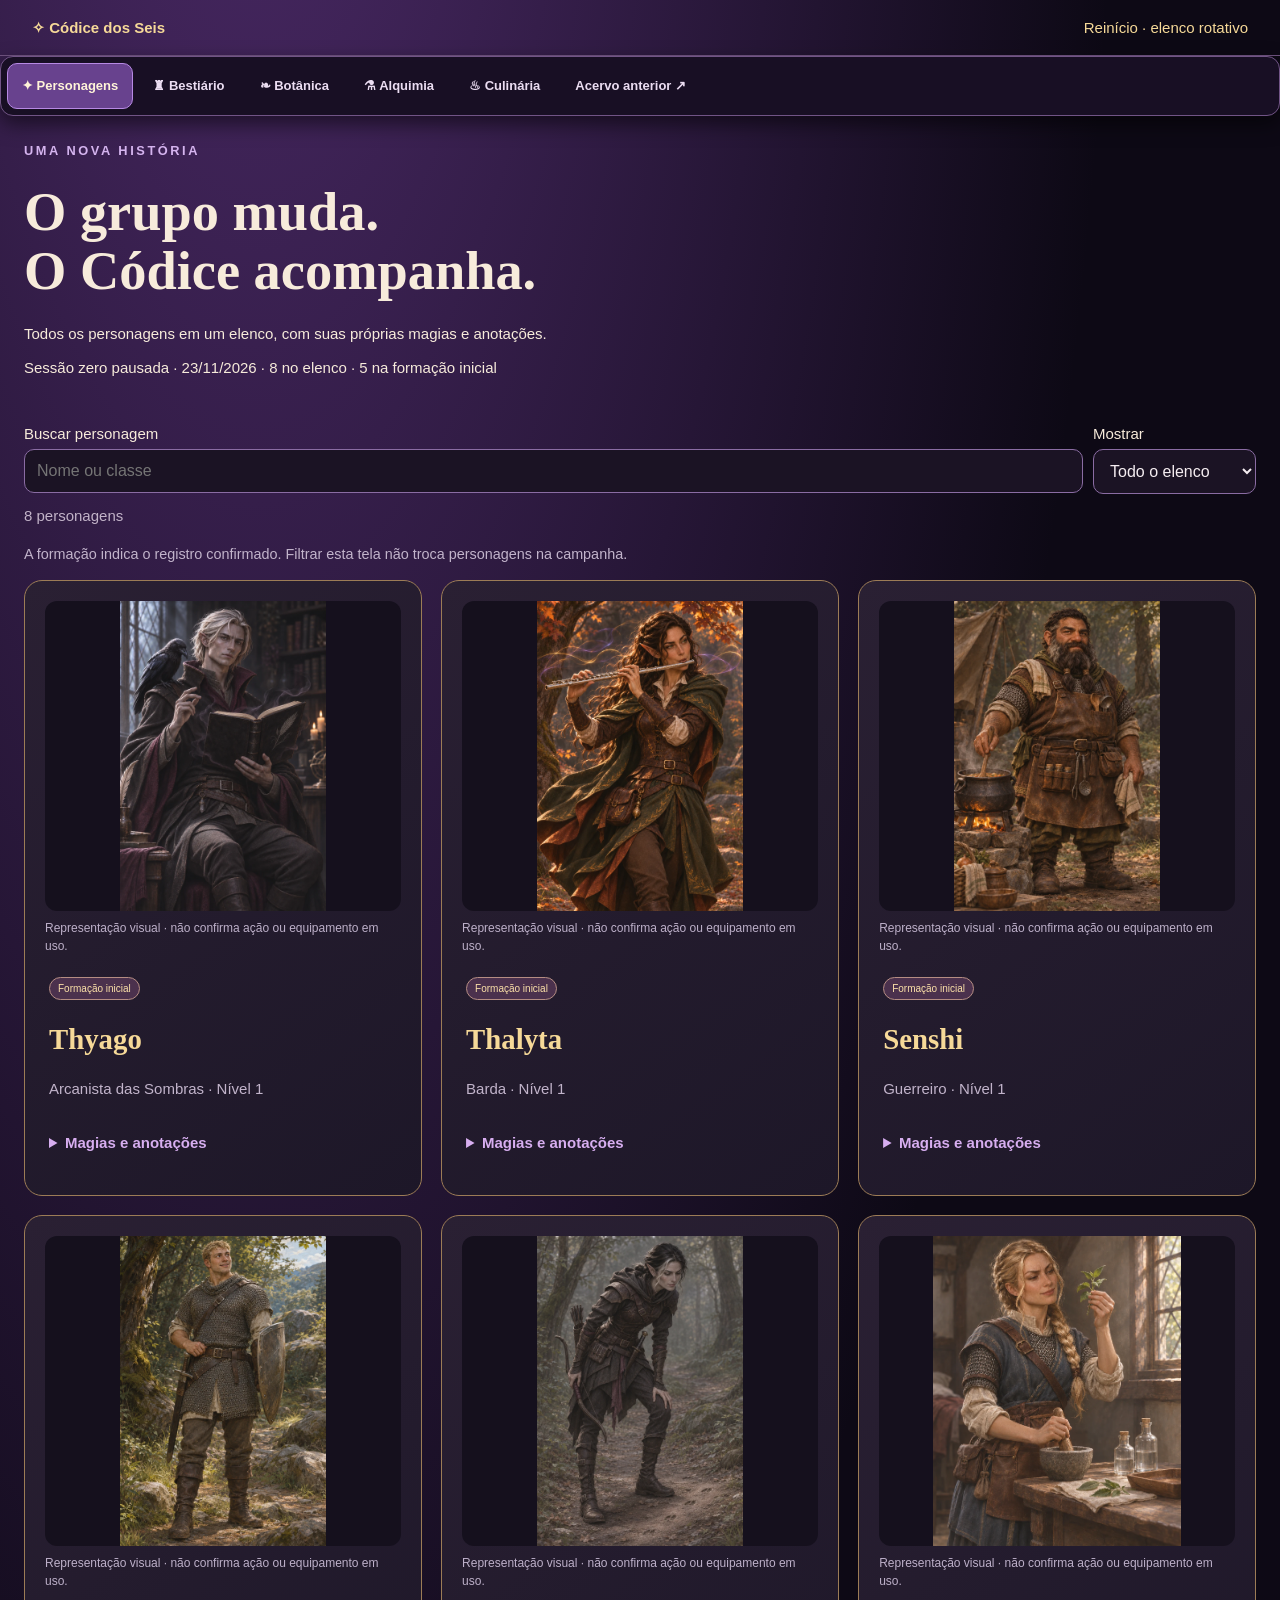
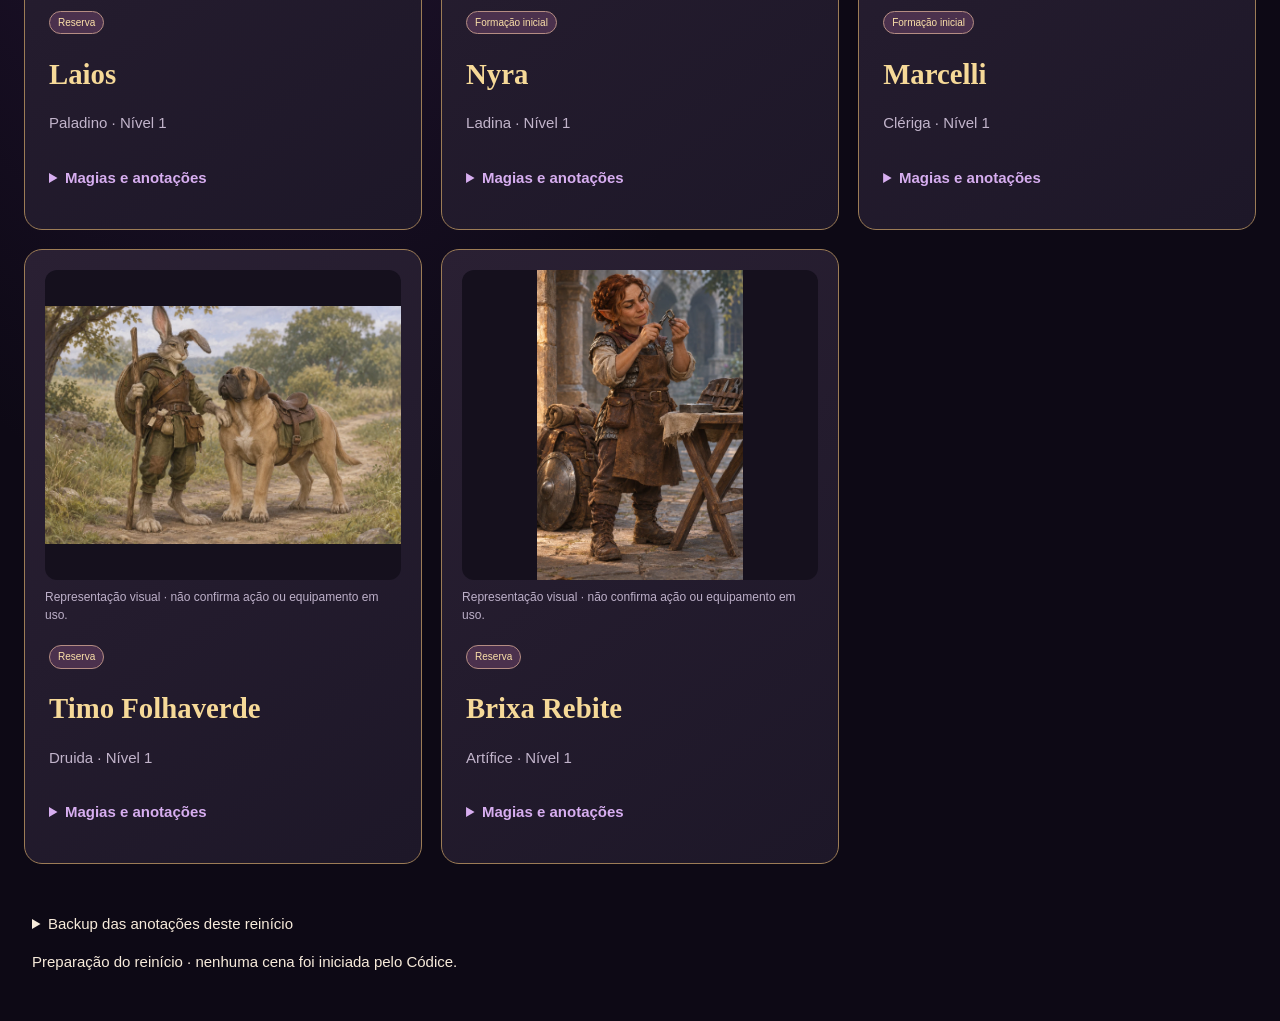
==== commit 0f4c9a7e: "Prepara reinício com oito personagens e retratos" ====
--- a/index.html
+++ b/index.html
@@ -1,365 +1,2 @@
-<!doctype html>
-<html lang="pt-BR">
-<head>
-  <meta charset="utf-8">
-  <meta name="viewport" content="width=device-width, initial-scale=1">
-  <title>Códice dos Seis · Phandelver Integrada</title>
-  <link rel="icon" href="data:,">
-  <link rel="stylesheet" href="./modelo.css">
-  <script src="./modelo.js" defer></script>
-</head>
-<body>
-  <div class="shell">
-    <header class="head"><div><strong>✧ Códice dos Seis</strong><small>Phandelver Integrada</small></div></header>
-    <nav class="nav" aria-label="Abas do Códice">
-      <a href="#painel">⌂ Painel</a>
-      <a href="#thyago">✦ Thyago</a>
-      <a href="#botanica">❧ Botânica</a>
-      <a href="#culinaria">♨ Culinária</a>
-      <a href="#bestiario">♜ Bestiário</a>
-      <a href="#thalyta">♫ Thalyta</a>
-      <a href="#mercile">✚ Mercile</a>
-      <a href="#alquimia">⚗ Alquimia</a>
-      <a href="#senshi">◆ Senshi</a>
-    </nav>
-    <main class="content">
-      <section class="screen" id="painel" aria-labelledby="titulo-painel">
-        <div class="hero">
-          <div><div class="eyebrow">Phandelver · Coleções de campo</div><h1 id="titulo-painel">Códice dos Seis</h1><p>Magias dos personagens e registros das descobertas, receitas e ferramentas do grupo.</p></div>
-          <div class="hero-gallery" aria-label="Ilustrações das coleções de magia">
-            <img src="./thyago-classico-sono.webp" alt="Arte clássica da magia Sono" width="480" height="285">
-            <img src="./mercile-bencao.webp" alt="Mercile demonstra Bênção" width="760" height="1140">
-            <img src="./thalyta-imagem-silenciosa.webp" alt="Ilustração de Imagem Silenciosa" width="760" height="1140">
-          </div>
-        </div>
-        <aside class="notebox" id="campanha-atual"><h3>Campanha atual · 22/11/2026</h3><p>Thyago, Thalyta, Senshi, Nyra e Marcelli, nível total 2, acompanhados por Muninn. Gnomengarde, aposentos reais, fim da tarde.</p><p>Após a derrota do mímico, o grupo apresentou uma prova aos reis. Korboz libertou Gnerkli usando um solvente. Os dois estão prontos para reencontrar os moradores. O destino de Orryn e Warryn permanece desconhecido. Recompensa e acesso ao grimório foram mencionados, ainda sem concessão.</p><p>Fonte da atualização: últimas cenas do chat Retomar campanha e checkpoint compartilhado. Os acontecimentos móveis mais recentes aguardam conciliação com o ledger local.</p></aside><h2 class="panelsection">Escolha uma coleção</h2>
-        <div class="portals">
-          <a class="portal" href="#thyago"><span class="portimg" aria-hidden="true"><img src="./thyago-classico-sono.webp" alt="" loading="lazy"></span><span><strong>Thyago</strong><small>10 registros</small></span><span aria-hidden="true">→</span></a>
-          <a class="portal" href="#botanica"><span class="portimg" aria-hidden="true">❧</span><span><strong>Botânica</strong><small>4 registros</small></span><span aria-hidden="true">→</span></a>
-          <a class="portal" href="#culinaria"><span class="portimg" aria-hidden="true">♨</span><span><strong>Culinária</strong><small>3 registros</small></span><span aria-hidden="true">→</span></a>
-          <a class="portal" href="#bestiario"><span class="portimg" aria-hidden="true">♜</span><span><strong>Bestiário</strong><small>5 registros</small></span><span aria-hidden="true">→</span></a>
-          <a class="portal" href="#thalyta"><span class="portimg" aria-hidden="true"><img src="./thalyta-zombaria-viciosa.webp" alt="" loading="lazy"></span><span><strong>Thalyta</strong><small>11 registros</small></span><span aria-hidden="true">→</span></a>
-          <a class="portal" href="#mercile"><span class="portimg" aria-hidden="true"><img src="./mercile-bencao.webp" alt="" loading="lazy"></span><span><strong>Mercile</strong><small>19 registros</small></span><span aria-hidden="true">→</span></a>
-          <a class="portal" href="#alquimia"><span class="portimg" aria-hidden="true">⚗</span><span><strong>Alquimia</strong><small>4 registros</small></span><span aria-hidden="true">→</span></a>
-          <a class="portal" href="#senshi"><span class="portimg" aria-hidden="true">◆</span><span><strong>Senshi</strong><small>6 registros</small></span><span aria-hidden="true">→</span></a>
-        </div>
-        <aside class="notebox" id="guia" aria-labelledby="titulo-guia">
-      <h2 id="titulo-guia">Observar além da aparência</h2>
-      <p>Ao investigar uma criatura, o grupo pode procurar sinais de alimentação, abrigo, água, horários, deslocamento e relações com outros habitantes. Essas perguntas podem abrir soluções de observação, diálogo ou passagem segura, conforme o que for realmente descoberto.</p>
-      <p>Uma hipótese tem alcance limitado. O que um personagem percebeu precisa ser comunicado aos demais. As cartas de campo registram as observações e descobertas do grupo.</p>
-    </aside>
-      </section>
-      <section class="screen" id="thyago" aria-labelledby="titulo-thyago">
-        <div class="sectiontitle"><h2 id="titulo-thyago">✦ Thyago</h2><p>Feiticeiro 2 · Shadar-kai · Conjuração por Inteligência (regra da mesa). As artes clássicas interpretam visualmente as magias. A ficha descreve o efeito em jogo.</p></div>
-        <div class="controls" hidden>
-          <label>Buscar <input type="search" placeholder="Buscar na coleção…"></label>
-          <label>Status<select><option value="">Todos os estados</option><option value="Preparada">Preparada</option><option value="Em estudo">Em estudo</option><option value="Truque conhecido">Truque conhecido</option></select></label>
-          <button type="button" data-open="true">Expandir cartas</button><button type="button" data-open="false">Recolher cartas</button>
-          <output aria-live="polite"></output>
-        </div>
-        <div class="cards">
-        <details class="card" id="thyago-sono" data-group="Preparada" data-note="thyago/sono">
-          <summary><div class="art"><img src="./thyago-classico-sono.webp" alt="" loading="lazy"></div><div class="cardtop"><span class="tag">Preparada · Concentração</span><h3>Sono</h3><p class="type" lang="en">Sleep</p><p class="subdesc">Entorpece e pode adormecer alvos escolhidos.</p><span class="open" aria-hidden="true"></span></div></summary>
-          <div class="detail"><dl class="facts" aria-label="Dados mecânicos"><div class="fact"><dt>Círculo</dt><dd>1º círculo</dd></div><div class="fact"><dt>Escola</dt><dd>Encantamento</dd></div><div class="fact"><dt>Conjuração</dt><dd>Ação</dd></div><div class="fact"><dt>Alcance</dt><dd>18 m</dd></div><div class="fact"><dt>Componentes</dt><dd>V · S · M — pitada de areia ou pétalas de rosa</dd></div><div class="fact"><dt>Duração</dt><dd>Até 1 minuto</dd></div><div class="fact"><dt>Concentração</dt><dd>Sim</dd></div><div class="fact"><dt>Ritual</dt><dd>Não</dd></div></dl><div class="sec"><h4>Descrição</h4><p>Entorpece e pode adormecer alvos escolhidos.</p></div><div class="sec"><h4>Regras e mecânicas</h4><p>Esfera de 1,5 m de raio. Salvaguarda de Sabedoria ao conjurar e, para quem falhou, no fim do próximo turno do alvo. A primeira falha deixa Incapacitado e a segunda, Inconsciente. Dano ou uma ação para sacudir o alvo a até 1,5 m encerra o efeito nele. Criaturas que não dormem ou imunes à Exaustão passam automaticamente.</p></div><div class="sec"><h4>Origem e fonte</h4><p>Feiticeiro · <a href="https://www.dndbeyond.com/sources/dnd/br-2024/spell-descriptions">Regras de D&amp;D de 2024</a></p></div><a href="./thyago-classico-sono.webp">Abrir ilustração completa</a><label class="notelabel">Anotações pessoais<textarea class="note" rows="2" maxlength="10000"></textarea></label></div>
-        </details>
-        <details class="card" id="thyago-escudo" data-group="Preparada" data-note="thyago/escudo">
-          <summary><div class="art"><img src="./thyago-classico-escudo.webp" alt="" loading="lazy"></div><div class="cardtop"><span class="tag">Preparada · Reação</span><h3>Escudo</h3><p class="type" lang="en">Shield</p><p class="subdesc">Uma barreira de força imperceptível protege o conjurador.</p><span class="open" aria-hidden="true"></span></div></summary>
-          <div class="detail"><dl class="facts" aria-label="Dados mecânicos"><div class="fact"><dt>Círculo</dt><dd>1º círculo</dd></div><div class="fact"><dt>Escola</dt><dd>Abjuração</dd></div><div class="fact"><dt>Conjuração</dt><dd>Reação</dd></div><div class="fact"><dt>Alcance</dt><dd>Pessoal</dd></div><div class="fact"><dt>Componentes</dt><dd>V · S</dd></div><div class="fact"><dt>Duração</dt><dd>1 rodada</dd></div><div class="fact"><dt>Concentração</dt><dd>Não</dd></div><div class="fact"><dt>Ritual</dt><dd>Não</dd></div></dl><div class="sec"><h4>Descrição</h4><p>Uma barreira de força imperceptível protege o conjurador.</p></div><div class="sec"><h4>Regras e mecânicas</h4><p>Reação ao ser atingido por um ataque ou virar alvo de Mísseis Mágicos. +5 de CA até o início do seu próximo turno, inclusive contra o ataque desencadeador. Impede dano de Mísseis Mágicos.</p></div><div class="sec"><h4>Origem e fonte</h4><p>Feiticeiro · <a href="https://www.dndbeyond.com/sources/dnd/br-2024/spell-descriptions">Regras de D&amp;D de 2024</a></p></div><a href="./thyago-classico-escudo.webp">Abrir ilustração completa</a><label class="notelabel">Anotações pessoais<textarea class="note" rows="2" maxlength="10000"></textarea></label></div>
-        </details>
-        <details class="card" id="thyago-farpas-prateadas" data-group="Em estudo" data-note="thyago/farpas-prateadas">
-          <summary><div class="art"><img src="./thyago-classico-farpas-prateadas.webp" alt="" loading="lazy"></div><div class="cardtop"><span class="tag">Em estudo</span><h3>Farpas Prateadas</h3><p class="type" lang="en">Silvery Barbs</p><p class="subdesc">Perturba o sucesso de uma criatura e encoraja outra.</p><span class="open" aria-hidden="true"></span></div></summary>
-          <div class="detail"><dl class="facts" aria-label="Dados mecânicos"><div class="fact"><dt>Círculo</dt><dd>1º círculo</dd></div><div class="fact"><dt>Escola</dt><dd>Encantamento</dd></div><div class="fact"><dt>Conjuração</dt><dd>Reação</dd></div><div class="fact"><dt>Alcance</dt><dd>18 m</dd></div><div class="fact"><dt>Componentes</dt><dd>V</dd></div><div class="fact"><dt>Duração</dt><dd>Instantânea</dd></div><div class="fact"><dt>Concentração</dt><dd>Não</dd></div><div class="fact"><dt>Ritual</dt><dd>Não</dd></div></dl><div class="sec"><h4>Descrição</h4><p>Perturba o sucesso de uma criatura e encoraja outra.</p></div><div class="sec"><h4>Regras e mecânicas</h4><p>Reação quando uma criatura visível a até 18 m tem sucesso num ataque, teste de atributo ou salvaguarda. Ela repete o d20 e usa o menor. Uma criatura diferente que você vê no alcance, inclusive você, tem vantagem na próxima dessas jogadas em até 1 minuto. O benefício não se acumula.</p></div><div class="sec"><h4>Origem e fonte</h4><p>Feiticeiro · <a href="https://www.dndbeyond.com/posts/1371-silvery-barbs-snatch-a-victory-from-the-jaws-of">Strixhaven · 2021</a></p></div><a href="./thyago-classico-farpas-prateadas.webp">Abrir ilustração completa</a><label class="notelabel">Anotações pessoais<textarea class="note" rows="2" maxlength="10000"></textarea></label></div>
-        </details>
-        <details class="card" id="thyago-graxa" data-group="Preparada" data-note="thyago/graxa">
-          <summary><div class="art"><img src="./thyago-classico-graxa.webp" alt="" loading="lazy"></div><div class="cardtop"><span class="tag">Preparada</span><h3>Graxa</h3><p class="type" lang="en">Grease</p><p class="subdesc">Torna uma parte do chão escorregadia.</p><span class="open" aria-hidden="true"></span></div></summary>
-          <div class="detail"><dl class="facts" aria-label="Dados mecânicos"><div class="fact"><dt>Círculo</dt><dd>1º círculo</dd></div><div class="fact"><dt>Escola</dt><dd>Conjuração</dd></div><div class="fact"><dt>Conjuração</dt><dd>Ação</dd></div><div class="fact"><dt>Alcance</dt><dd>18 m</dd></div><div class="fact"><dt>Componentes</dt><dd>V · S · M — toucinho com pele ou manteiga</dd></div><div class="fact"><dt>Duração</dt><dd>1 minuto</dd></div><div class="fact"><dt>Concentração</dt><dd>Não</dd></div><div class="fact"><dt>Ritual</dt><dd>Não</dd></div></dl><div class="sec"><h4>Descrição</h4><p>Torna uma parte do chão escorregadia.</p></div><div class="sec"><h4>Regras e mecânicas</h4><p>Quadrado de 3 m de lado de graxa não inflamável e terreno difícil. Salvaguarda de Destreza ao surgir sob a criatura, ao entrar na área ou ao terminar o turno nela. Falha deixa Caído.</p></div><div class="sec"><h4>Origem e fonte</h4><p>Feiticeiro · <a href="https://www.dndbeyond.com/sources/dnd/br-2024/spell-descriptions">Regras de D&amp;D de 2024</a></p></div><a href="./thyago-classico-graxa.webp">Abrir ilustração completa</a><label class="notelabel">Anotações pessoais<textarea class="note" rows="2" maxlength="10000"></textarea></label></div>
-        </details>
-        <details class="card" id="thyago-explosao-feiticeira" data-group="Truque conhecido" data-note="thyago/explosao-feiticeira">
-          <summary><div class="art"><img src="./thyago-classico-explosao-feiticeira.webp" alt="" loading="lazy"></div><div class="cardtop"><span class="tag">Truque conhecido</span><h3>Explosão Feiticeira</h3><p class="type" lang="en">Sorcerous Burst</p><p class="subdesc">Projeta energia feiticeira de um tipo escolhido.</p><span class="open" aria-hidden="true"></span></div></summary>
-          <div class="detail"><dl class="facts" aria-label="Dados mecânicos"><div class="fact"><dt>Círculo</dt><dd>Truque</dd></div><div class="fact"><dt>Escola</dt><dd>Evocação</dd></div><div class="fact"><dt>Conjuração</dt><dd>Ação</dd></div><div class="fact"><dt>Alcance</dt><dd>36 m</dd></div><div class="fact"><dt>Componentes</dt><dd>V · S</dd></div><div class="fact"><dt>Duração</dt><dd>Instantânea</dd></div><div class="fact"><dt>Concentração</dt><dd>Não</dd></div><div class="fact"><dt>Ritual</dt><dd>Não</dd></div></dl><div class="sec"><h4>Descrição</h4><p>Projeta energia feiticeira de um tipo escolhido.</p></div><div class="sec"><h4>Regras e mecânicas</h4><p>Ataque mágico à distância contra uma criatura ou objeto. 1d8 de ácido, frio, fogo, elétrico, veneno, psíquico ou trovejante. Cada 8 permite outro d8, até um total de dados extras igual ao modificador de Inteligência. O dano-base passa a 2d8/3d8/4d8 nos níveis 5/11/17. A arte estiliza diferentes tipos de energia. Escolha um tipo por conjuração.</p></div><div class="sec"><h4>Origem e fonte</h4><p>Feiticeiro · <a href="https://www.dndbeyond.com/sources/dnd/br-2024/spell-descriptions">Regras de D&amp;D de 2024</a></p></div><a href="./thyago-classico-explosao-feiticeira.webp">Abrir ilustração completa</a><label class="notelabel">Anotações pessoais<textarea class="note" rows="2" maxlength="10000"></textarea></label></div>
-        </details>
-        <details class="card" id="thyago-estilhaco-mental" data-group="Truque conhecido" data-note="thyago/estilhaco-mental">
-          <summary><div class="art"><img src="./thyago-classico-estilhaco-mental.webp" alt="" loading="lazy"></div><div class="cardtop"><span class="tag">Truque conhecido</span><h3>Estilhaço Mental</h3><p class="type" lang="en">Mind Sliver</p><p class="subdesc">Desorienta uma criatura com uma intrusão psíquica.</p><span class="open" aria-hidden="true"></span></div></summary>
-          <div class="detail"><dl class="facts" aria-label="Dados mecânicos"><div class="fact"><dt>Círculo</dt><dd>Truque</dd></div><div class="fact"><dt>Escola</dt><dd>Encantamento</dd></div><div class="fact"><dt>Conjuração</dt><dd>Ação</dd></div><div class="fact"><dt>Alcance</dt><dd>18 m</dd></div><div class="fact"><dt>Componentes</dt><dd>V</dd></div><div class="fact"><dt>Duração</dt><dd>1 rodada</dd></div><div class="fact"><dt>Concentração</dt><dd>Não</dd></div><div class="fact"><dt>Ritual</dt><dd>Não</dd></div></dl><div class="sec"><h4>Descrição</h4><p>Desorienta uma criatura com uma intrusão psíquica.</p></div><div class="sec"><h4>Regras e mecânicas</h4><p>Salvaguarda de Inteligência. Falha causa 1d6 psíquico e impõe −1d4 à próxima salvaguarda do alvo até o fim do seu próximo turno. Dano de 2d6/3d6/4d6 nos níveis 5/11/17.</p></div><div class="sec"><h4>Origem e fonte</h4><p>Feiticeiro · <a href="https://www.dndbeyond.com/sources/dnd/phb-2024">Player’s Handbook · 2024</a></p></div><a href="./thyago-classico-estilhaco-mental.webp">Abrir ilustração completa</a><label class="notelabel">Anotações pessoais<textarea class="note" rows="2" maxlength="10000"></textarea></label></div>
-        </details>
-        <details class="card" id="thyago-mao-magica" data-group="Truque conhecido" data-note="thyago/mao-magica">
-          <summary><div class="art"><img src="./thyago-classico-mao-magica.webp" alt="" loading="lazy"></div><div class="cardtop"><span class="tag">Truque conhecido</span><h3>Mão Mágica</h3><p class="type" lang="en">Mage Hand</p><p class="subdesc">Uma mão espectral manipula objetos leves à distância.</p><span class="open" aria-hidden="true"></span></div></summary>
-          <div class="detail"><dl class="facts" aria-label="Dados mecânicos"><div class="fact"><dt>Círculo</dt><dd>Truque</dd></div><div class="fact"><dt>Escola</dt><dd>Conjuração</dd></div><div class="fact"><dt>Conjuração</dt><dd>Ação</dd></div><div class="fact"><dt>Alcance</dt><dd>9 m</dd></div><div class="fact"><dt>Componentes</dt><dd>V · S</dd></div><div class="fact"><dt>Duração</dt><dd>1 minuto</dd></div><div class="fact"><dt>Concentração</dt><dd>Não</dd></div><div class="fact"><dt>Ritual</dt><dd>Não</dd></div></dl><div class="sec"><h4>Descrição</h4><p>Uma mão espectral manipula objetos leves à distância.</p></div><div class="sec"><h4>Regras e mecânicas</h4><p>Pode abrir recipientes ou portas destrancadas e manipular, retirar ou guardar objetos. Nas rodadas seguintes, uma ação de Magia volta a controlá-la e pode movê-la até 9 m. A mão não ataca, não ativa itens mágicos e carrega até 4,5 kg.</p></div><div class="sec"><h4>Origem e fonte</h4><p>Feiticeiro · <a href="https://www.dndbeyond.com/sources/dnd/br-2024/spell-descriptions">Regras de D&amp;D de 2024</a></p></div><a href="./thyago-classico-mao-magica.webp">Abrir ilustração completa</a><label class="notelabel">Anotações pessoais<textarea class="note" rows="2" maxlength="10000"></textarea></label></div>
-        </details>
-        <details class="card" id="thyago-ilusao-menor" data-group="Truque conhecido" data-note="thyago/ilusao-menor">
-          <summary><div class="art"><img src="./thyago-classico-ilusao-menor.webp" alt="" loading="lazy"></div><div class="cardtop"><span class="tag">Truque conhecido</span><h3>Ilusão Menor</h3><p class="type" lang="en">Minor Illusion</p><p class="subdesc">Cria um som ou a imagem de um objeto.</p><span class="open" aria-hidden="true"></span></div></summary>
-          <div class="detail"><dl class="facts" aria-label="Dados mecânicos"><div class="fact"><dt>Círculo</dt><dd>Truque</dd></div><div class="fact"><dt>Escola</dt><dd>Ilusão</dd></div><div class="fact"><dt>Conjuração</dt><dd>Ação</dd></div><div class="fact"><dt>Alcance</dt><dd>9 m</dd></div><div class="fact"><dt>Componentes</dt><dd>S · M — um pouco de lã</dd></div><div class="fact"><dt>Duração</dt><dd>1 minuto</dd></div><div class="fact"><dt>Concentração</dt><dd>Não</dd></div><div class="fact"><dt>Ritual</dt><dd>Não</dd></div></dl><div class="sec"><h4>Descrição</h4><p>Cria um som ou a imagem de um objeto.</p></div><div class="sec"><h4>Regras e mecânicas</h4><p>Imagem de um objeto em cubo de até 1,5 m de lado, sem luz, som ou cheiro. O toque revela a ilusão. Uma ação de Estudar permite identificá-la com Investigação contra a CD de magia.</p></div><div class="sec"><h4>Origem e fonte</h4><p>Feiticeiro · <a href="https://www.dndbeyond.com/sources/dnd/br-2024/spell-descriptions">Regras de D&amp;D de 2024</a></p></div><a href="./thyago-classico-ilusao-menor.webp">Abrir ilustração completa</a><label class="notelabel">Anotações pessoais<textarea class="note" rows="2" maxlength="10000"></textarea></label></div>
-        </details>
-        <details class="card" id="thyago-nuvem-de-nevoa" data-group="Preparada" data-note="thyago/nuvem-de-nevoa"><summary><div class="cardtop"><span class="tag">Preparada</span><h3>Nuvem de Névoa</h3><p class="subdesc">Uma nuvem de névoa densa obscurece a área.</p><span class="open" aria-hidden="true"></span></div></summary><div class="detail"><dl class="facts" aria-label="Dados mecânicos"><div class="fact"><dt>Círculo</dt><dd>1º círculo</dd></div><div class="fact"><dt>Escola</dt><dd>Conjuração</dd></div><div class="fact"><dt>Conjuração</dt><dd>Ação</dd></div><div class="fact"><dt>Alcance</dt><dd>36 m</dd></div><div class="fact"><dt>Componentes</dt><dd>V · S</dd></div><div class="fact"><dt>Duração</dt><dd>Até 1 hora</dd></div><div class="fact"><dt>Concentração</dt><dd>Sim</dd></div><div class="fact"><dt>Ritual</dt><dd>Não</dd></div></dl><div class="sec"><h4>Descrição</h4><p>Uma nuvem de névoa densa obscurece a área.</p></div><div class="sec"><h4>Regras e registro</h4><p>Esfera de 6 m de raio centrada em um ponto no alcance. A área fica fortemente obscurecida. Vento forte, como o produzido por Lufada de Vento, dispersa a névoa. O raio aumenta 6 m por círculo acima do primeiro.</p></div><p><a href="https://www.dndbeyond.com/sources/dnd/br-2024/spell-descriptions">Fonte oficial · D&D 2024</a></p><label class="notelabel">Anotações pessoais<textarea class="note" rows="2" maxlength="10000"></textarea></label></div></details><details class="card" id="thyago-enredar" data-group="Em estudo" data-note="thyago/enredar"><summary><div class="cardtop"><span class="tag">Em estudo</span><h3>Enredar</h3><p class="subdesc">Caderno recebido no moinho de Adabra; adaptação ainda em estudo.</p><span class="open" aria-hidden="true"></span></div></summary><div class="detail"><dl class="facts" aria-label="Dados mecânicos"><div class="fact"><dt>Círculo</dt><dd>1º círculo</dd></div><div class="fact"><dt>Escola</dt><dd>Conjuração</dd></div><div class="fact"><dt>Conjuração</dt><dd>Ação</dd></div><div class="fact"><dt>Alcance</dt><dd>27 m</dd></div><div class="fact"><dt>Componentes</dt><dd>V · S</dd></div><div class="fact"><dt>Duração</dt><dd>Até 1 minuto</dd></div><div class="fact"><dt>Concentração</dt><dd>Sim</dd></div><div class="fact"><dt>Ritual</dt><dd>Não</dd></div></dl><div class="sec"><h4>Descrição</h4><p>Caderno recebido no moinho de Adabra; adaptação ainda em estudo.</p></div><div class="sec"><h4>Regras e registro</h4><p>Quadrado de 6 m de lado com terreno difícil. Criaturas na área ao conjurar fazem salvaguarda de Força. Falha deixa Contido. Uma ação permite teste de Força (Atletismo) contra a CD de magia para libertar-se. Cópia, adaptação e preparação ainda não concluídas.</p></div><p><a href="https://www.dndbeyond.com/sources/dnd/br-2024/spell-descriptions">Fonte oficial · D&D 2024</a></p><label class="notelabel">Anotações pessoais<textarea class="note" rows="2" maxlength="10000"></textarea></label></div></details></div>
-      </section>
-      <section class="screen" id="botanica" aria-labelledby="titulo-botanica">
-        <div class="sectiontitle"><h2 id="titulo-botanica">❧ Botânica</h2><p>Herbário e conhecimentos botânicos registrados.</p></div>
-        <div class="controls" hidden>
-          <label>Buscar <input type="search" placeholder="Buscar na coleção…"></label>
-          
-          <button type="button" data-open="true">Expandir cartas</button><button type="button" data-open="false">Recolher cartas</button>
-          <output aria-live="polite"></output>
-        </div>
-        <div class="cards">
-        <details class="card" id="botanica-herbalismo" data-group="Registro confirmado" data-note="botanica/herbalismo">
-          <summary><div class="cardtop"><span class="tag">Registro confirmado</span><h3>Herbalismo da Mercile</h3><span class="open" aria-hidden="true"></span></div></summary>
-          <div class="detail"><p>A ficha da Mercile registra proficiência e equipamento de herbalismo.</p><label class="notelabel">Anotações pessoais<textarea class="note" rows="2" maxlength="10000"></textarea></label></div>
-        </details>
-        <details class="card" id="botanica-natureza" data-group="Registro confirmado" data-note="botanica/natureza">
-          <summary><div class="cardtop"><span class="tag">Registro confirmado</span><h3>Natureza do Senshi</h3><span class="open" aria-hidden="true"></span></div></summary>
-          <div class="detail"><p>A ficha de Senshi registra proficiência em Natureza.</p><label class="notelabel">Anotações pessoais<textarea class="note" rows="2" maxlength="10000"></textarea></label></div>
-        </details>
-        <details class="card" id="botanica-adabra" data-group="Aprendizado narrado" data-note="botanica/adabra"><summary><div class="cardtop"><span class="tag">Aprendizado narrado</span><h3>Observação com Adabra</h3><p class="subdesc">Marcelli acompanhou explicações de Adabra durante o retorno a Phandalin.</p><span class="open" aria-hidden="true"></span></div></summary><div class="detail"><div class="sec"><h4>Descrição</h4><p>Marcelli acompanhou explicações de Adabra durante o retorno a Phandalin.</p></div><div class="sec"><h4>Regras e registro</h4><p>O registro não identifica nova espécie medicinal, material mágico ou receita aprendida.</p></div><label class="notelabel">Anotações pessoais<textarea class="note" rows="2" maxlength="10000"></textarea></label></div></details><details class="card" id="botanica-fungos" data-group="Informação do guia" data-note="botanica/fungos"><summary><div class="cardtop"><span class="tag">Informação do guia</span><h3>Fungos de Gnomengarde</h3><p class="subdesc">O grupo viu cogumelos vermelhos, verdes e roxos nas ilhas próximas à cachoeira.</p><span class="open" aria-hidden="true"></span></div></summary><div class="detail"><div class="sec"><h4>Descrição</h4><p>O grupo viu cogumelos vermelhos, verdes e roxos nas ilhas próximas à cachoeira.</p></div><div class="sec"><h4>Regras e registro</h4><p>Segundo o guia, vermelhos são usados para óleo, verdes para farinha e pão, e roxos para fermentação. Colheita e receitas específicas ainda não foram registradas.</p></div><label class="notelabel">Anotações pessoais<textarea class="note" rows="2" maxlength="10000"></textarea></label></div></details></div>
-      </section>
-      <section class="screen" id="culinaria" aria-labelledby="titulo-culinaria">
-        <div class="sectiontitle"><h2 id="titulo-culinaria">♨ Culinária</h2><p>Receitas comuns do repertório do Senshi.</p></div>
-        <div class="controls" hidden>
-          <label>Buscar <input type="search" placeholder="Buscar na coleção…"></label>
-          
-          <button type="button" data-open="true">Expandir cartas</button><button type="button" data-open="false">Recolher cartas</button>
-          <output aria-live="polite"></output>
-        </div>
-        <div class="cards">
-        <details class="card" id="culinaria-ensopado" data-group="Registro confirmado" data-note="culinaria/ensopado">
-          <summary><div class="cardtop"><span class="tag">Registro confirmado</span><h3>Ensopado de Cogumelos da Caverna</h3><span class="open" aria-hidden="true"></span></div></summary>
-          <div class="detail"><p>Receita comum. Usar apenas cogumelos identificados como adequados ao consumo.</p><label class="notelabel">Anotações pessoais<textarea class="note" rows="2" maxlength="10000"></textarea></label></div>
-        </details>
-        <details class="card" id="culinaria-espetinhos" data-group="Registro confirmado" data-note="culinaria/espetinhos">
-          <summary><div class="cardtop"><span class="tag">Registro confirmado</span><h3>Espetinhos do Explorador</h3><span class="open" aria-hidden="true"></span></div></summary>
-          <div class="detail"><p>Receita comum de viagem. O preparo depende dos ingredientes e utensílios disponíveis.</p><label class="notelabel">Anotações pessoais<textarea class="note" rows="2" maxlength="10000"></textarea></label></div>
-        </details>
-        <details class="card" id="culinaria-caldo" data-group="Registro confirmado" data-note="culinaria/caldo">
-          <summary><div class="cardtop"><span class="tag">Registro confirmado</span><h3>Caldo Revigorante do Viajante</h3><span class="open" aria-hidden="true"></span></div></summary>
-          <div class="detail"><p>Receita comum de acampamento. O nome faz parte da receita. O caldo não concede cura de pontos de vida.</p><label class="notelabel">Anotações pessoais<textarea class="note" rows="2" maxlength="10000"></textarea></label></div>
-        </details>
-        </div>
-      </section>
-      <section class="screen" id="bestiario" aria-labelledby="titulo-bestiario">
-        <div class="sectiontitle"><h2 id="titulo-bestiario">♜ Bestiário</h2><p>Criaturas encontradas pelo grupo.</p></div>
-        <div class="controls" hidden>
-          <label>Buscar <input type="search" placeholder="Buscar na coleção…"></label>
-          
-          <button type="button" data-open="true">Expandir cartas</button><button type="button" data-open="false">Recolher cartas</button>
-          <output aria-live="polite"></output>
-        </div>
-        <div class="cards">
-        <details class="card" id="bestiario-goblins" data-group="Registro confirmado" data-note="bestiario/goblins">
-          <summary><div class="cardtop"><span class="tag">Registro confirmado</span><h3>Goblins Cragmaw</h3><span class="open" aria-hidden="true"></span></div></summary>
-          <div class="detail"><p>O grupo encontrou goblins na trilha e no esconderijo Cragmaw.</p><label class="notelabel">Anotações pessoais<textarea class="note" rows="2" maxlength="10000"></textarea></label></div>
-        </details>
-        <details class="card" id="bestiario-bugbear" data-group="Registro confirmado" data-note="bestiario/bugbear">
-          <summary><div class="cardtop"><span class="tag">Registro confirmado</span><h3>Bugbear</h3><span class="open" aria-hidden="true"></span></div></summary>
-          <div class="detail"><p>O grupo encontrou e derrotou Klarg, um bugbear, no esconderijo Cragmaw.</p><label class="notelabel">Anotações pessoais<textarea class="note" rows="2" maxlength="10000"></textarea></label></div>
-        </details>
-        <details class="card" id="bestiario-lobos" data-group="Registro confirmado" data-note="bestiario/lobos">
-          <summary><div class="cardtop"><span class="tag">Registro confirmado</span><h3>Lobos</h3><span class="open" aria-hidden="true"></span></div></summary>
-          <div class="detail"><p>No esconderijo Cragmaw, o grupo alimentou lobos e os libertou.</p><label class="notelabel">Anotações pessoais<textarea class="note" rows="2" maxlength="10000"></textarea></label></div>
-        </details>
-        <details class="card" id="bestiario-manticora" data-group="Observada" data-note="bestiario/manticora"><summary><div class="cardtop"><span class="tag">Observada</span><h3>Mantícora</h3><p class="subdesc">Uma mantícora ameaçava o moinho de Adabra em Umbrage Hill.</p><span class="open" aria-hidden="true"></span></div></summary><div class="detail"><div class="sec"><h4>Descrição</h4><p>Uma mantícora ameaçava o moinho de Adabra em Umbrage Hill.</p></div><div class="sec"><h4>Regras e registro</h4><p>O grupo negociou oferecendo comida e evitou o combate. Registro da experiência narrada; não concede conhecimento de estatísticas ou partes coletáveis.</p></div><label class="notelabel">Anotações pessoais<textarea class="note" rows="2" maxlength="10000"></textarea></label></div></details><details class="card" id="bestiario-mimico" data-group="Observado e coletado" data-note="bestiario/mimico"><summary><div class="cardtop"><span class="tag">Observado e coletado</span><h3>Mímico</h3><p class="subdesc">Criatura encontrada disfarçada de barril no depósito de Gnomengarde.</p><span class="open" aria-hidden="true"></span></div></summary><div class="detail"><div class="sec"><h4>Descrição</h4><p>Criatura encontrada disfarçada de barril no depósito de Gnomengarde.</p></div><div class="sec"><h4>Regras e registro</h4><p>Foi derrotada. O grupo observou aderência à espada de Senshi e recuperou a arma. Nyra retirou cola e gel numa única coleta. Um fragmento da mandíbula com superfície semelhante a madeira serviu de prova aos reis. A busca não revelou vestígios identificáveis de Orryn ou Warryn.</p></div><label class="notelabel">Anotações pessoais<textarea class="note" rows="2" maxlength="10000"></textarea></label></div></details></div>
-      </section>
-      <section class="screen" id="thalyta" aria-labelledby="titulo-thalyta">
-        <div class="sectiontitle"><h2 id="titulo-thalyta">♫ Thalyta</h2><p>Eladrin de Outono · Barda 1 / Bruxa 1.</p></div>
-        <div class="controls" hidden>
-          <label>Buscar <input type="search" placeholder="Buscar na coleção…"></label>
-          <label>Status<select><option value="">Todos os estados</option><option value="Truque conhecido">Truque conhecido</option><option value="Invocação · Visões Nebulosas">Invocação · Visões Nebulosas</option><option value="Preparada">Preparada</option><option value="Preparada · Barda">Preparada · Barda</option></select></label>
-          <button type="button" data-open="true">Expandir cartas</button><button type="button" data-open="false">Recolher cartas</button>
-          <output aria-live="polite"></output>
-        </div>
-        <div class="cards">
-        <details class="card" id="thalyta-zombaria-viciosa" data-group="Truque conhecido" data-note="thalyta/zombaria-viciosa">
-          <summary><div class="art"><img src="./thalyta-zombaria-viciosa.webp" alt="" loading="lazy"></div><div class="cardtop"><span class="tag">Truque conhecido</span><h3>Zombaria Viciosa</h3><p class="subdesc">Uma provocação encantada abala o alvo.</p><span class="open" aria-hidden="true"></span></div></summary>
-          <div class="detail"><dl class="facts" aria-label="Dados mecânicos"><div class="fact"><dt>Círculo</dt><dd>Truque</dd></div><div class="fact"><dt>Escola</dt><dd>Encantamento</dd></div><div class="fact"><dt>Conjuração</dt><dd>Ação</dd></div><div class="fact"><dt>Alcance</dt><dd>18 m</dd></div><div class="fact"><dt>Componentes</dt><dd>V</dd></div><div class="fact"><dt>Duração</dt><dd>Instantânea</dd></div><div class="fact"><dt>Concentração</dt><dd>Não</dd></div><div class="fact"><dt>Ritual</dt><dd>Não</dd></div></dl><div class="sec"><h4>Descrição</h4><p>Uma provocação encantada abala o alvo.</p></div><div class="sec"><h4>Regras e mecânicas</h4><p>Uma criatura que você vê ou ouve faz uma salvaguarda de Sabedoria. Falha causa 1d6 psíquico e desvantagem na próxima jogada de ataque até o fim do próximo turno do alvo. Dano de 2d6/3d6/4d6 nos níveis 5/11/17.</p></div><div class="sec"><h4>Origem e fonte</h4><p>Barda · <a href="https://www.dndbeyond.com/sources/dnd/br-2024/spell-descriptions">Regras de D&amp;D de 2024</a></p></div><a href="./thalyta-zombaria-viciosa.webp">Abrir ilustração completa</a><label class="notelabel">Anotações pessoais<textarea class="note" rows="2" maxlength="10000"></textarea></label></div>
-        </details>
-        
-        <details class="card" id="thalyta-imagem-silenciosa" data-group="Invocação · Visões Nebulosas" data-note="thalyta/imagem-silenciosa">
-          <summary><div class="art"><img src="./thalyta-imagem-silenciosa.webp" alt="" loading="lazy"></div><div class="cardtop"><span class="tag">Invocação · Visões Nebulosas</span><h3>Imagem Silenciosa</h3><p class="subdesc">Cria uma imagem ilusória puramente visual.</p><span class="open" aria-hidden="true"></span></div></summary>
-          <div class="detail"><dl class="facts" aria-label="Dados mecânicos"><div class="fact"><dt>Círculo</dt><dd>1º círculo</dd></div><div class="fact"><dt>Escola</dt><dd>Ilusão</dd></div><div class="fact"><dt>Conjuração</dt><dd>Ação</dd></div><div class="fact"><dt>Alcance</dt><dd>18 m</dd></div><div class="fact"><dt>Componentes</dt><dd>V · S · M — um pouco de lã</dd></div><div class="fact"><dt>Duração</dt><dd>Até 10 minutos</dd></div><div class="fact"><dt>Concentração</dt><dd>Sim</dd></div><div class="fact"><dt>Ritual</dt><dd>Não</dd></div></dl><div class="sec"><h4>Descrição</h4><p>Cria uma imagem ilusória puramente visual.</p></div><div class="sec"><h4>Regras e mecânicas</h4><p>Objeto, criatura ou outro fenômeno visível em cubo de até 4,5 m de lado. Uma ação de Magia pode mover a imagem dentro do alcance. O toque a denuncia. Uma ação de Estudar permite identificá-la com Investigação contra a CD de magia.</p></div><div class="sec"><h4>Origem e fonte</h4><p>Barda · também disponível por Visões Nebulosas conforme a ficha · <a href="https://www.dndbeyond.com/sources/dnd/br-2024/spell-descriptions">Regras de D&amp;D de 2024</a></p></div><a href="./thalyta-imagem-silenciosa.webp">Abrir ilustração completa</a><label class="notelabel">Anotações pessoais<textarea class="note" rows="2" maxlength="10000"></textarea></label></div>
-        </details>
-        <details class="card" id="thalyta-sussurros-dissonantes" data-group="Preparada" data-note="thalyta/sussurros-dissonantes">
-          <summary><div class="art"><img src="./thalyta-sussurros-dissonantes.webp" alt="" loading="lazy"></div><div class="cardtop"><span class="tag">Preparada</span><h3>Sussurros Dissonantes</h3><p class="subdesc">Uma melodia dissonante irrompe na mente do alvo.</p><span class="open" aria-hidden="true"></span></div></summary>
-          <div class="detail"><dl class="facts" aria-label="Dados mecânicos"><div class="fact"><dt>Círculo</dt><dd>1º círculo</dd></div><div class="fact"><dt>Escola</dt><dd>Encantamento</dd></div><div class="fact"><dt>Conjuração</dt><dd>Ação</dd></div><div class="fact"><dt>Alcance</dt><dd>18 m</dd></div><div class="fact"><dt>Componentes</dt><dd>V</dd></div><div class="fact"><dt>Duração</dt><dd>Instantânea</dd></div><div class="fact"><dt>Concentração</dt><dd>Não</dd></div><div class="fact"><dt>Ritual</dt><dd>Não</dd></div></dl><div class="sec"><h4>Descrição</h4><p>Uma melodia dissonante irrompe na mente do alvo.</p></div><div class="sec"><h4>Regras e mecânicas</h4><p>Salvaguarda de Sabedoria. Falha causa 3d6 psíquico e o alvo usa a reação, se disponível, para se afastar pela rota mais segura. Sucesso causa metade do dano, sem movimento. Soma 1d6 por círculo acima do primeiro.</p></div><div class="sec"><h4>Origem e fonte</h4><p>Barda · <a href="https://www.dndbeyond.com/sources/dnd/br-2024/spell-descriptions">Regras de D&amp;D de 2024</a></p></div><a href="./thalyta-sussurros-dissonantes.webp">Abrir ilustração completa</a><label class="notelabel">Anotações pessoais<textarea class="note" rows="2" maxlength="10000"></textarea></label></div>
-        </details>
-        <details class="card" id="thalyta-palavra-curativa" data-group="Preparada" data-note="thalyta/palavra-curativa">
-          <summary><div class="art"><img src="./thalyta-palavra-curativa.webp" alt="" loading="lazy"></div><div class="cardtop"><span class="tag">Preparada</span><h3>Palavra Curativa</h3><p class="subdesc">Revigora uma criatura visível à distância.</p><span class="open" aria-hidden="true"></span></div></summary>
-          <div class="detail"><dl class="facts" aria-label="Dados mecânicos"><div class="fact"><dt>Círculo</dt><dd>1º círculo</dd></div><div class="fact"><dt>Escola</dt><dd>Abjuração</dd></div><div class="fact"><dt>Conjuração</dt><dd>Ação bônus</dd></div><div class="fact"><dt>Alcance</dt><dd>18 m</dd></div><div class="fact"><dt>Componentes</dt><dd>V</dd></div><div class="fact"><dt>Duração</dt><dd>Instantânea</dd></div><div class="fact"><dt>Concentração</dt><dd>Não</dd></div><div class="fact"><dt>Ritual</dt><dd>Não</dd></div></dl><div class="sec"><h4>Descrição</h4><p>Revigora uma criatura visível à distância.</p></div><div class="sec"><h4>Regras e mecânicas</h4><p>Restaura 2d4 + modificador de Carisma em PV. Soma 2d4 por círculo acima do primeiro.</p></div><div class="sec"><h4>Origem e fonte</h4><p>Barda · <a href="https://www.dndbeyond.com/sources/dnd/br-2024/spell-descriptions">Regras de D&amp;D de 2024</a></p></div><a href="./thalyta-palavra-curativa.webp">Abrir ilustração completa</a><label class="notelabel">Anotações pessoais<textarea class="note" rows="2" maxlength="10000"></textarea></label></div>
-        </details>
-        <details class="card" id="thalyta-comando" data-group="Preparada" data-note="thalyta/comando">
-          <summary><div class="art"><img src="./thalyta-comando.webp" alt="" loading="lazy"></div><div class="cardtop"><span class="tag">Preparada</span><h3>Comando</h3><p class="subdesc">Impõe uma ordem breve a uma criatura.</p><span class="open" aria-hidden="true"></span></div></summary>
-          <div class="detail"><dl class="facts" aria-label="Dados mecânicos"><div class="fact"><dt>Círculo</dt><dd>1º círculo</dd></div><div class="fact"><dt>Escola</dt><dd>Encantamento</dd></div><div class="fact"><dt>Conjuração</dt><dd>Ação</dd></div><div class="fact"><dt>Alcance</dt><dd>18 m</dd></div><div class="fact"><dt>Componentes</dt><dd>V</dd></div><div class="fact"><dt>Duração</dt><dd>Instantânea</dd></div><div class="fact"><dt>Concentração</dt><dd>Não</dd></div><div class="fact"><dt>Ritual</dt><dd>Não</dd></div></dl><div class="sec"><h4>Descrição</h4><p>Impõe uma ordem breve a uma criatura.</p></div><div class="sec"><h4>Regras e mecânicas</h4><p>Salvaguarda de Sabedoria. Em falha, o alvo obedece no próximo turno. Opções da regra: aproximar-se, largar, fugir, prostrar-se ou parar. Acrescenta um alvo por círculo acima do primeiro.</p></div><div class="sec"><h4>Origem e fonte</h4><p>Barda · <a href="https://www.dndbeyond.com/sources/dnd/br-2024/spell-descriptions">Regras de D&amp;D de 2024</a></p></div><a href="./thalyta-comando.webp">Abrir ilustração completa</a><label class="notelabel">Anotações pessoais<textarea class="note" rows="2" maxlength="10000"></textarea></label></div>
-        </details>
-        <details class="card" id="thalyta-rajada-mistica" data-group="Truque conhecido" data-note="thalyta/rajada-mistica">
-          <summary><div class="art"><img src="./thalyta-rajada-mistica.webp" alt="" loading="lazy"></div><div class="cardtop"><span class="tag">Truque conhecido</span><h3>Rajada Mística</h3><p class="subdesc">Dispara um feixe crepitante de força.</p><span class="open" aria-hidden="true"></span></div></summary>
-          <div class="detail"><dl class="facts" aria-label="Dados mecânicos"><div class="fact"><dt>Círculo</dt><dd>Truque</dd></div><div class="fact"><dt>Escola</dt><dd>Evocação</dd></div><div class="fact"><dt>Conjuração</dt><dd>Ação</dd></div><div class="fact"><dt>Alcance</dt><dd>36 m</dd></div><div class="fact"><dt>Componentes</dt><dd>V · S</dd></div><div class="fact"><dt>Duração</dt><dd>Instantânea</dd></div><div class="fact"><dt>Concentração</dt><dd>Não</dd></div><div class="fact"><dt>Ritual</dt><dd>Não</dd></div></dl><div class="sec"><h4>Descrição</h4><p>Dispara um feixe crepitante de força.</p></div><div class="sec"><h4>Regras e mecânicas</h4><p>Ataque mágico à distância contra uma criatura ou objeto. Acerto causa 1d10 de força. São 2/3/4 feixes nos níveis 5/11/17, com ataques separados.</p></div><div class="sec"><h4>Origem e fonte</h4><p>Bruxa · <a href="https://www.dndbeyond.com/sources/dnd/br-2024/spell-descriptions">Regras de D&amp;D de 2024</a></p></div><a href="./thalyta-rajada-mistica.webp">Abrir ilustração completa</a><label class="notelabel">Anotações pessoais<textarea class="note" rows="2" maxlength="10000"></textarea></label></div>
-        </details>
-        <details class="card" id="thalyta-estilhaco-mental" data-group="Truque conhecido" data-note="thalyta/estilhaco-mental">
-          <summary><div class="art"><img src="./thalyta-estilhaco-mental.webp" alt="" loading="lazy"></div><div class="cardtop"><span class="tag">Truque conhecido</span><h3>Estilhaço Mental</h3><p class="subdesc">Desorienta uma criatura com uma intrusão psíquica.</p><span class="open" aria-hidden="true"></span></div></summary>
-          <div class="detail"><dl class="facts" aria-label="Dados mecânicos"><div class="fact"><dt>Círculo</dt><dd>Truque</dd></div><div class="fact"><dt>Escola</dt><dd>Encantamento</dd></div><div class="fact"><dt>Conjuração</dt><dd>Ação</dd></div><div class="fact"><dt>Alcance</dt><dd>18 m</dd></div><div class="fact"><dt>Componentes</dt><dd>V</dd></div><div class="fact"><dt>Duração</dt><dd>1 rodada</dd></div><div class="fact"><dt>Concentração</dt><dd>Não</dd></div><div class="fact"><dt>Ritual</dt><dd>Não</dd></div></dl><div class="sec"><h4>Descrição</h4><p>Desorienta uma criatura com uma intrusão psíquica.</p></div><div class="sec"><h4>Regras e mecânicas</h4><p>Salvaguarda de Inteligência. Falha causa 1d6 psíquico e impõe −1d4 à próxima salvaguarda do alvo até o fim do seu próximo turno. Dano de 2d6/3d6/4d6 nos níveis 5/11/17.</p></div><div class="sec"><h4>Origem e fonte</h4><p>Bruxa · <a href="https://www.dndbeyond.com/sources/dnd/phb-2024">Player’s Handbook · 2024</a></p></div><a href="./thalyta-estilhaco-mental.webp">Abrir ilustração completa</a><label class="notelabel">Anotações pessoais<textarea class="note" rows="2" maxlength="10000"></textarea></label></div>
-        </details>
-        <details class="card" id="thalyta-armadura-de-agathys" data-group="Preparada" data-note="thalyta/armadura-de-agathys">
-          <summary><div class="art"><img src="./thalyta-armadura-de-agathys.webp" alt="" loading="lazy"></div><div class="cardtop"><span class="tag">Preparada</span><h3>Armadura de Agathys</h3><p class="subdesc">Geada mágica protetora envolve o conjurador.</p><span class="open" aria-hidden="true"></span></div></summary>
-          <div class="detail"><dl class="facts" aria-label="Dados mecânicos"><div class="fact"><dt>Círculo</dt><dd>1º círculo</dd></div><div class="fact"><dt>Escola</dt><dd>Abjuração</dd></div><div class="fact"><dt>Conjuração</dt><dd>Ação bônus</dd></div><div class="fact"><dt>Alcance</dt><dd>Pessoal</dd></div><div class="fact"><dt>Componentes</dt><dd>V · S · M — fragmento de vidro azul</dd></div><div class="fact"><dt>Duração</dt><dd>1 hora</dd></div><div class="fact"><dt>Concentração</dt><dd>Não</dd></div><div class="fact"><dt>Ritual</dt><dd>Não</dd></div></dl><div class="sec"><h4>Descrição</h4><p>Geada mágica protetora envolve o conjurador.</p></div><div class="sec"><h4>Regras e mecânicas</h4><p>Concede 5 PV temporários e causa 5 de frio a quem acertar você em um ataque corpo a corpo. Termina se ficar sem PV temporários. Ambos os valores aumentam em 5 por círculo acima do primeiro.</p></div><div class="sec"><h4>Origem e fonte</h4><p>Bruxa · <a href="https://www.dndbeyond.com/sources/dnd/phb-2024">Player’s Handbook · 2024</a></p></div><a href="./thalyta-armadura-de-agathys.webp">Abrir ilustração completa</a><label class="notelabel">Anotações pessoais<textarea class="note" rows="2" maxlength="10000"></textarea></label></div>
-        </details>
-        <details class="card" id="thalyta-enfeiticar-pessoa" data-group="Preparada" data-note="thalyta/enfeiticar-pessoa">
-          <summary><div class="art"><img src="./thalyta-enfeiticar-pessoa.webp" alt="" loading="lazy"></div><div class="cardtop"><span class="tag">Preparada</span><h3>Enfeitiçar Pessoa</h3><p class="subdesc">Torna um humanoide amistoso ao conjurador.</p><span class="open" aria-hidden="true"></span></div></summary>
-          <div class="detail"><dl class="facts" aria-label="Dados mecânicos"><div class="fact"><dt>Círculo</dt><dd>1º círculo</dd></div><div class="fact"><dt>Escola</dt><dd>Encantamento</dd></div><div class="fact"><dt>Conjuração</dt><dd>Ação</dd></div><div class="fact"><dt>Alcance</dt><dd>9 m</dd></div><div class="fact"><dt>Componentes</dt><dd>V · S</dd></div><div class="fact"><dt>Duração</dt><dd>1 hora</dd></div><div class="fact"><dt>Concentração</dt><dd>Não</dd></div><div class="fact"><dt>Ritual</dt><dd>Não</dd></div></dl><div class="sec"><h4>Descrição</h4><p>Torna um humanoide amistoso ao conjurador.</p></div><div class="sec"><h4>Regras e mecânicas</h4><p>Salvaguarda de Sabedoria, com vantagem se você ou aliados estiverem combatendo o alvo. Em falha, fica Enfeitiçado e amistoso. O efeito termina se você ou aliados lhe causarem dano. Ao terminar, o alvo sabe que foi enfeitiçado.</p></div><div class="sec"><h4>Origem e fonte</h4><p>Bruxa · <a href="https://www.dndbeyond.com/sources/dnd/br-2024/spell-descriptions">Regras de D&amp;D de 2024</a></p></div><a href="./thalyta-enfeiticar-pessoa.webp">Abrir ilustração completa</a><label class="notelabel">Anotações pessoais<textarea class="note" rows="2" maxlength="10000"></textarea></label></div>
-        </details>
-        
-        <details class="card" id="thalyta-ilusao-menor" data-group="Truque conhecido" data-note="thalyta/ilusao-menor">
-          <summary><div class="art"><img src="./thalyta-ilusao-menor.webp" alt="" loading="lazy"></div><div class="cardtop"><span class="tag">Truque conhecido</span><h3>Ilusão Menor</h3><p class="subdesc">Cria um som ou a imagem de um objeto.</p><span class="open" aria-hidden="true"></span></div></summary>
-          <div class="detail"><dl class="facts" aria-label="Dados mecânicos"><div class="fact"><dt>Círculo</dt><dd>Truque</dd></div><div class="fact"><dt>Escola</dt><dd>Ilusão</dd></div><div class="fact"><dt>Conjuração</dt><dd>Ação</dd></div><div class="fact"><dt>Alcance</dt><dd>9 m</dd></div><div class="fact"><dt>Componentes</dt><dd>S · M — um pouco de lã</dd></div><div class="fact"><dt>Duração</dt><dd>1 minuto</dd></div><div class="fact"><dt>Concentração</dt><dd>Não</dd></div><div class="fact"><dt>Ritual</dt><dd>Não</dd></div></dl><div class="sec"><h4>Descrição</h4><p>Cria um som ou a imagem de um objeto.</p></div><div class="sec"><h4>Regras e mecânicas</h4><p>Imagem de um objeto em cubo de até 1,5 m de lado, sem luz, som ou cheiro. O toque revela a ilusão. Uma ação de Estudar permite identificá-la com Investigação contra a CD de magia.</p></div><div class="sec"><h4>Origem e fonte</h4><p>Barda · truque conhecido · <a href="https://www.dndbeyond.com/sources/dnd/br-2024/spell-descriptions">Regras de D&amp;D de 2024</a></p></div><a href="./thalyta-ilusao-menor.webp">Abrir ilustração completa</a><label class="notelabel">Anotações pessoais<textarea class="note" rows="2" maxlength="10000"></textarea></label></div>
-        </details>
-        <details class="card" id="thalyta-fogo-das-fadas" data-group="Preparada · Barda" data-note="thalyta/fogo-das-fadas"><summary><div class="cardtop"><span class="tag">Preparada · Barda</span><h3>Fogo das Fadas</h3><p class="subdesc">Luzes delineiam objetos e criaturas na área.</p><span class="open" aria-hidden="true"></span></div></summary><div class="detail"><dl class="facts" aria-label="Dados mecânicos"><div class="fact"><dt>Círculo</dt><dd>1º círculo</dd></div><div class="fact"><dt>Escola</dt><dd>Evocação</dd></div><div class="fact"><dt>Conjuração</dt><dd>Ação</dd></div><div class="fact"><dt>Alcance</dt><dd>18 m</dd></div><div class="fact"><dt>Componentes</dt><dd>V</dd></div><div class="fact"><dt>Duração</dt><dd>Até 1 minuto</dd></div><div class="fact"><dt>Concentração</dt><dd>Sim</dd></div><div class="fact"><dt>Ritual</dt><dd>Não</dd></div></dl><div class="sec"><h4>Descrição</h4><p>Luzes delineiam objetos e criaturas na área.</p></div><div class="sec"><h4>Regras e registro</h4><p>Cubo de 6 m de lado. Criaturas fazem salvaguarda de Destreza. As que falham e os objetos na área ficam delineados e emitem luz fraca em 3 m. Ataques contra alvos visíveis afetados têm vantagem. Esses alvos não se beneficiam de Invisível.</p></div><p><a href="https://www.dndbeyond.com/sources/dnd/br-2024/spell-descriptions">Fonte oficial · D&D 2024</a></p><label class="notelabel">Anotações pessoais<textarea class="note" rows="2" maxlength="10000"></textarea></label></div></details></div>
-      </section>
-      <section class="screen" id="mercile" aria-labelledby="titulo-mercile">
-        <div class="sectiontitle"><h2 id="titulo-mercile">✚ Mercile</h2><p>Marcelli · Humana · Clériga 2, Taumaturga.</p></div>
-        <div class="controls" hidden>
-          <label>Buscar <input type="search" placeholder="Buscar na coleção…"></label>
-          <label>Status<select><option value="">Todos os estados</option><option value="Preparada">Preparada</option><option value="Disponível para preparar">Disponível para preparar</option><option value="Truque conhecido">Truque conhecido</option></select></label>
-          <button type="button" data-open="true">Expandir cartas</button><button type="button" data-open="false">Recolher cartas</button>
-          <output aria-live="polite"></output>
-        </div>
-        <div class="cards">
-        <details class="card" id="mercile-bencao" data-group="Preparada" data-note="mercile/bencao">
-          <summary><div class="art"><img src="./mercile-bencao.webp" alt="" loading="lazy"></div><div class="cardtop"><span class="tag">Preparada · Concentração</span><h3>Bênção</h3><p class="subdesc">Abençoa até três criaturas ao alcance.</p><span class="open" aria-hidden="true"></span></div></summary>
-          <div class="detail"><dl class="facts" aria-label="Dados mecânicos"><div class="fact"><dt>Círculo</dt><dd>1º círculo</dd></div><div class="fact"><dt>Escola</dt><dd>Encantamento</dd></div><div class="fact"><dt>Conjuração</dt><dd>Ação</dd></div><div class="fact"><dt>Alcance</dt><dd>9 m</dd></div><div class="fact"><dt>Componentes</dt><dd>V · S · M — símbolo sagrado de pelo menos 5 PO</dd></div><div class="fact"><dt>Duração</dt><dd>Até 1 minuto</dd></div><div class="fact"><dt>Concentração</dt><dd>Sim</dd></div><div class="fact"><dt>Ritual</dt><dd>Não</dd></div></dl><div class="sec"><h4>Descrição</h4><p>Abençoa até três criaturas ao alcance.</p></div><div class="sec"><h4>Regras e mecânicas</h4><p>Cada alvo soma 1d4 às jogadas de ataque e salvaguardas enquanto durar a concentração. Acrescenta um alvo por círculo acima do primeiro.</p></div><div class="sec"><h4>Origem e fonte</h4><p>Clériga · <a href="https://www.dndbeyond.com/sources/dnd/br-2024/spell-descriptions">Regras de D&amp;D de 2024</a></p></div><a href="./mercile-bencao.webp">Abrir ilustração completa</a><label class="notelabel">Anotações pessoais<textarea class="note" rows="2" maxlength="10000"></textarea></label></div>
-        </details>
-        <details class="card" id="mercile-curar-ferimentos" data-group="Preparada" data-note="mercile/curar-ferimentos">
-          <summary><div class="art"><img src="./mercile-curar-ferimentos.webp" alt="" loading="lazy"></div><div class="cardtop"><span class="tag">Preparada</span><h3>Curar Ferimentos</h3><p class="subdesc">Restaura pontos de vida pelo toque.</p><span class="open" aria-hidden="true"></span></div></summary>
-          <div class="detail"><dl class="facts" aria-label="Dados mecânicos"><div class="fact"><dt>Círculo</dt><dd>1º círculo</dd></div><div class="fact"><dt>Escola</dt><dd>Abjuração</dd></div><div class="fact"><dt>Conjuração</dt><dd>Ação</dd></div><div class="fact"><dt>Alcance</dt><dd>Toque</dd></div><div class="fact"><dt>Componentes</dt><dd>V · S</dd></div><div class="fact"><dt>Duração</dt><dd>Instantânea</dd></div><div class="fact"><dt>Concentração</dt><dd>Não</dd></div><div class="fact"><dt>Ritual</dt><dd>Não</dd></div></dl><div class="sec"><h4>Descrição</h4><p>Restaura pontos de vida pelo toque.</p></div><div class="sec"><h4>Regras e mecânicas</h4><p>Restaura 2d8 + modificador de Sabedoria em PV. Soma 2d8 por círculo acima do primeiro.</p></div><div class="sec"><h4>Origem e fonte</h4><p>Clériga · <a href="https://www.dndbeyond.com/sources/dnd/br-2024/spell-descriptions">Regras de D&amp;D de 2024</a></p></div><a href="./mercile-curar-ferimentos.webp">Abrir ilustração completa</a><label class="notelabel">Anotações pessoais<textarea class="note" rows="2" maxlength="10000"></textarea></label></div>
-        </details>
-        <details class="card" id="mercile-detectar-venenos-e-doencas" data-group="Disponível para preparar" data-note="mercile/detectar-venenos-e-doencas">
-          <summary><div class="art"><img src="./mercile-detectar-venenos-e-doencas.webp" alt="" loading="lazy"></div><div class="cardtop"><span class="tag">Disponível para preparar</span><h3>Detectar Venenos e Doenças</h3><p class="subdesc">Percebe venenos e contágios mágicos próximos.</p><span class="open" aria-hidden="true"></span></div></summary>
-          <div class="detail"><dl class="facts" aria-label="Dados mecânicos"><div class="fact"><dt>Círculo</dt><dd>1º círculo</dd></div><div class="fact"><dt>Escola</dt><dd>Adivinhação</dd></div><div class="fact"><dt>Conjuração</dt><dd>Ação ou ritual</dd></div><div class="fact"><dt>Alcance</dt><dd>Pessoal</dd></div><div class="fact"><dt>Componentes</dt><dd>V · S · M — folha de teixo</dd></div><div class="fact"><dt>Duração</dt><dd>Até 10 minutos</dd></div><div class="fact"><dt>Concentração</dt><dd>Sim</dd></div><div class="fact"><dt>Ritual</dt><dd>Sim</dd></div></dl><div class="sec"><h4>Descrição</h4><p>Percebe venenos e contágios mágicos próximos.</p></div><div class="sec"><h4>Regras e mecânicas</h4><p>Detecta a posição e o tipo de veneno, criatura venenosa ou peçonhenta ou contágio mágico em até 9 m. Espessuras suficientes de pedra, terra, madeira, metal ou uma folha de chumbo bloqueiam a percepção.</p></div><div class="sec"><h4>Origem e fonte</h4><p>Clériga · <a href="https://www.dndbeyond.com/sources/dnd/br-2024/spell-descriptions">Regras de D&amp;D de 2024</a></p></div><a href="./mercile-detectar-venenos-e-doencas.webp">Abrir ilustração completa</a><label class="notelabel">Anotações pessoais<textarea class="note" rows="2" maxlength="10000"></textarea></label></div>
-        </details>
-        <details class="card" id="mercile-palavra-curativa" data-group="Preparada" data-note="mercile/palavra-curativa">
-          <summary><div class="art"><img src="./mercile-palavra-curativa.webp" alt="" loading="lazy"></div><div class="cardtop"><span class="tag">Preparada · Ação bônus</span><h3>Palavra Curativa</h3><p class="subdesc">Revigora uma criatura visível à distância.</p><span class="open" aria-hidden="true"></span></div></summary>
-          <div class="detail"><dl class="facts" aria-label="Dados mecânicos"><div class="fact"><dt>Círculo</dt><dd>1º círculo</dd></div><div class="fact"><dt>Escola</dt><dd>Abjuração</dd></div><div class="fact"><dt>Conjuração</dt><dd>Ação bônus</dd></div><div class="fact"><dt>Alcance</dt><dd>18 m</dd></div><div class="fact"><dt>Componentes</dt><dd>V</dd></div><div class="fact"><dt>Duração</dt><dd>Instantânea</dd></div><div class="fact"><dt>Concentração</dt><dd>Não</dd></div><div class="fact"><dt>Ritual</dt><dd>Não</dd></div></dl><div class="sec"><h4>Descrição</h4><p>Revigora uma criatura visível à distância.</p></div><div class="sec"><h4>Regras e mecânicas</h4><p>Restaura 2d4 + modificador de Sabedoria em PV. Soma 2d4 por círculo acima do primeiro.</p></div><div class="sec"><h4>Origem e fonte</h4><p>Clériga · <a href="https://www.dndbeyond.com/sources/dnd/br-2024/spell-descriptions">Regras de D&amp;D de 2024</a></p></div><a href="./mercile-palavra-curativa.webp">Abrir ilustração completa</a><label class="notelabel">Anotações pessoais<textarea class="note" rows="2" maxlength="10000"></textarea></label></div>
-        </details>
-        <details class="card" id="mercile-santuario" data-group="Preparada" data-note="mercile/santuario">
-          <summary><div class="art"><img src="./mercile-santuario.webp" alt="" loading="lazy"></div><div class="cardtop"><span class="tag">Preparada · Ação bônus</span><h3>Santuário</h3><p class="subdesc">Protege uma criatura contra tentativas de ataque direcionadas.</p><span class="open" aria-hidden="true"></span></div></summary>
-          <div class="detail"><dl class="facts" aria-label="Dados mecânicos"><div class="fact"><dt>Círculo</dt><dd>1º círculo</dd></div><div class="fact"><dt>Escola</dt><dd>Abjuração</dd></div><div class="fact"><dt>Conjuração</dt><dd>Ação bônus</dd></div><div class="fact"><dt>Alcance</dt><dd>9 m</dd></div><div class="fact"><dt>Componentes</dt><dd>V · S · M — fragmento de espelho</dd></div><div class="fact"><dt>Duração</dt><dd>1 minuto</dd></div><div class="fact"><dt>Concentração</dt><dd>Não</dd></div><div class="fact"><dt>Ritual</dt><dd>Não</dd></div></dl><div class="sec"><h4>Descrição</h4><p>Protege uma criatura contra tentativas de ataque direcionadas.</p></div><div class="sec"><h4>Regras e mecânicas</h4><p>Quem tenta atingi-la com ataque ou magia de dano faz salvaguarda de Sabedoria. Em falha, escolhe outro alvo ou perde a tentativa. Efeitos de área seguem normalmente. Termina se a criatura protegida atacar, conjurar ou causar dano.</p></div><div class="sec"><h4>Origem e fonte</h4><p>Clériga · <a href="https://www.dndbeyond.com/sources/dnd/br-2024/spell-descriptions">Regras de D&amp;D de 2024</a></p></div><a href="./mercile-santuario.webp">Abrir ilustração completa</a><label class="notelabel">Anotações pessoais<textarea class="note" rows="2" maxlength="10000"></textarea></label></div>
-        </details>
-        <details class="card" id="mercile-perdicao" data-group="Disponível para preparar" data-note="mercile/perdicao">
-          <summary><div class="art"><img src="./mercile-perdicao.webp" alt="" loading="lazy"></div><div class="cardtop"><span class="tag">Disponível para preparar · Concentração</span><h3>Perdição</h3><p class="subdesc">Enfraquece as jogadas de até três criaturas.</p><span class="open" aria-hidden="true"></span></div></summary>
-          <div class="detail"><dl class="facts" aria-label="Dados mecânicos"><div class="fact"><dt>Círculo</dt><dd>1º círculo</dd></div><div class="fact"><dt>Escola</dt><dd>Encantamento</dd></div><div class="fact"><dt>Conjuração</dt><dd>Ação</dd></div><div class="fact"><dt>Alcance</dt><dd>9 m</dd></div><div class="fact"><dt>Componentes</dt><dd>V · S · M — gota de sangue</dd></div><div class="fact"><dt>Duração</dt><dd>Até 1 minuto</dd></div><div class="fact"><dt>Concentração</dt><dd>Sim</dd></div><div class="fact"><dt>Ritual</dt><dd>Não</dd></div></dl><div class="sec"><h4>Descrição</h4><p>Enfraquece as jogadas de até três criaturas.</p></div><div class="sec"><h4>Regras e mecânicas</h4><p>Salvaguarda de Carisma. Quem falha subtrai 1d4 de ataques e salvaguardas enquanto durar a concentração. Acrescenta um alvo por círculo acima do primeiro.</p></div><div class="sec"><h4>Origem e fonte</h4><p>Clériga · <a href="https://www.dndbeyond.com/sources/dnd/br-2024/spell-descriptions">Regras de D&amp;D de 2024</a></p></div><a href="./mercile-perdicao.webp">Abrir ilustração completa</a><label class="notelabel">Anotações pessoais<textarea class="note" rows="2" maxlength="10000"></textarea></label></div>
-        </details>
-        <details class="card" id="mercile-comando" data-group="Disponível para preparar" data-note="mercile/comando">
-          <summary><div class="art"><img src="./mercile-comando.webp" alt="" loading="lazy"></div><div class="cardtop"><span class="tag">Disponível para preparar</span><h3>Comando</h3><p class="subdesc">Impõe uma ordem breve a uma criatura.</p><span class="open" aria-hidden="true"></span></div></summary>
-          <div class="detail"><dl class="facts" aria-label="Dados mecânicos"><div class="fact"><dt>Círculo</dt><dd>1º círculo</dd></div><div class="fact"><dt>Escola</dt><dd>Encantamento</dd></div><div class="fact"><dt>Conjuração</dt><dd>Ação</dd></div><div class="fact"><dt>Alcance</dt><dd>18 m</dd></div><div class="fact"><dt>Componentes</dt><dd>V</dd></div><div class="fact"><dt>Duração</dt><dd>Instantânea</dd></div><div class="fact"><dt>Concentração</dt><dd>Não</dd></div><div class="fact"><dt>Ritual</dt><dd>Não</dd></div></dl><div class="sec"><h4>Descrição</h4><p>Impõe uma ordem breve a uma criatura.</p></div><div class="sec"><h4>Regras e mecânicas</h4><p>Salvaguarda de Sabedoria. Em falha, o alvo obedece no próximo turno. Opções da regra: aproximar-se, largar, fugir, prostrar-se ou parar. Acrescenta um alvo por círculo acima do primeiro.</p></div><div class="sec"><h4>Origem e fonte</h4><p>Clériga · <a href="https://www.dndbeyond.com/sources/dnd/br-2024/spell-descriptions">Regras de D&amp;D de 2024</a></p></div><a href="./mercile-comando.webp">Abrir ilustração completa</a><label class="notelabel">Anotações pessoais<textarea class="note" rows="2" maxlength="10000"></textarea></label></div>
-        </details>
-        <details class="card" id="mercile-criar-ou-destruir-agua" data-group="Disponível para preparar" data-note="mercile/criar-ou-destruir-agua">
-          <summary><div class="art"><img src="./mercile-criar-ou-destruir-agua.webp" alt="" loading="lazy"></div><div class="cardtop"><span class="tag">Disponível para preparar</span><h3>Criar ou Destruir Água</h3><p class="subdesc">Cria água limpa ou retira água de uma área.</p><span class="open" aria-hidden="true"></span></div></summary>
-          <div class="detail"><dl class="facts" aria-label="Dados mecânicos"><div class="fact"><dt>Círculo</dt><dd>1º círculo</dd></div><div class="fact"><dt>Escola</dt><dd>Transmutação</dd></div><div class="fact"><dt>Conjuração</dt><dd>Ação</dd></div><div class="fact"><dt>Alcance</dt><dd>9 m</dd></div><div class="fact"><dt>Componentes</dt><dd>V · S · M — mistura de água e areia</dd></div><div class="fact"><dt>Duração</dt><dd>Instantânea</dd></div><div class="fact"><dt>Concentração</dt><dd>Não</dd></div><div class="fact"><dt>Ritual</dt><dd>Não</dd></div></dl><div class="sec"><h4>Descrição</h4><p>Cria água limpa ou retira água de uma área.</p></div><div class="sec"><h4>Regras e mecânicas</h4><p>Cria até 38 L em recipiente aberto ou chuva num cubo de 9 m de lado. Pode destruir até 38 L em recipiente aberto ou dissipar neblina num cubo de 9 m de lado.</p></div><div class="sec"><h4>Origem e fonte</h4><p>Clériga · <a href="https://www.dndbeyond.com/sources/dnd/br-2024/spell-descriptions">Regras de D&amp;D de 2024</a></p></div><a href="./mercile-criar-ou-destruir-agua.webp">Abrir ilustração completa</a><label class="notelabel">Anotações pessoais<textarea class="note" rows="2" maxlength="10000"></textarea></label></div>
-        </details>
-        <details class="card" id="mercile-detectar-bem-e-mal" data-group="Disponível para preparar" data-note="mercile/detectar-bem-e-mal">
-          <summary><div class="art"><img src="./mercile-detectar-bem-e-mal.webp" alt="" loading="lazy"></div><div class="cardtop"><span class="tag">Disponível para preparar · Concentração</span><h3>Detectar Bem e Mal</h3><p class="subdesc">Percebe certos tipos sobrenaturais e áreas consagradas.</p><span class="open" aria-hidden="true"></span></div></summary>
-          <div class="detail"><dl class="facts" aria-label="Dados mecânicos"><div class="fact"><dt>Círculo</dt><dd>1º círculo</dd></div><div class="fact"><dt>Escola</dt><dd>Adivinhação</dd></div><div class="fact"><dt>Conjuração</dt><dd>Ação</dd></div><div class="fact"><dt>Alcance</dt><dd>Pessoal</dd></div><div class="fact"><dt>Componentes</dt><dd>V · S</dd></div><div class="fact"><dt>Duração</dt><dd>Até 10 minutos</dd></div><div class="fact"><dt>Concentração</dt><dd>Sim</dd></div><div class="fact"><dt>Ritual</dt><dd>Não</dd></div></dl><div class="sec"><h4>Descrição</h4><p>Percebe certos tipos sobrenaturais e áreas consagradas.</p></div><div class="sec"><h4>Regras e mecânicas</h4><p>Localiza aberrações, celestiais, elementais, fadas, ínferos, mortos-vivos e efeitos de Consagrar em até 9 m. Certas barreiras bloqueiam a percepção.</p></div><div class="sec"><h4>Origem e fonte</h4><p>Clériga · <a href="https://www.dndbeyond.com/sources/dnd/br-2024/spell-descriptions">Regras de D&amp;D de 2024</a></p></div><a href="./mercile-detectar-bem-e-mal.webp">Abrir ilustração completa</a><label class="notelabel">Anotações pessoais<textarea class="note" rows="2" maxlength="10000"></textarea></label></div>
-        </details>
-        <details class="card" id="mercile-detectar-magia" data-group="Disponível para preparar" data-note="mercile/detectar-magia">
-          <summary><div class="art"><img src="./mercile-detectar-magia.webp" alt="" loading="lazy"></div><div class="cardtop"><span class="tag">Disponível para preparar · Concentração · Ritual</span><h3>Detectar Magia</h3><p class="subdesc">Percebe efeitos mágicos nas proximidades.</p><span class="open" aria-hidden="true"></span></div></summary>
-          <div class="detail"><dl class="facts" aria-label="Dados mecânicos"><div class="fact"><dt>Círculo</dt><dd>1º círculo</dd></div><div class="fact"><dt>Escola</dt><dd>Adivinhação</dd></div><div class="fact"><dt>Conjuração</dt><dd>Ação ou ritual</dd></div><div class="fact"><dt>Alcance</dt><dd>Pessoal</dd></div><div class="fact"><dt>Componentes</dt><dd>V · S</dd></div><div class="fact"><dt>Duração</dt><dd>Até 10 minutos</dd></div><div class="fact"><dt>Concentração</dt><dd>Sim</dd></div><div class="fact"><dt>Ritual</dt><dd>Sim</dd></div></dl><div class="sec"><h4>Descrição</h4><p>Percebe efeitos mágicos nas proximidades.</p></div><div class="sec"><h4>Regras e mecânicas</h4><p>Percebe magia em até 9 m. Uma ação de Magia revela aura fraca em criatura ou objeto visível que porta o efeito e, se ele veio de uma magia, sua escola. Certas barreiras bloqueiam a percepção.</p></div><div class="sec"><h4>Origem e fonte</h4><p>Clériga · <a href="https://www.dndbeyond.com/sources/dnd/br-2024/spell-descriptions">Regras de D&amp;D de 2024</a></p></div><a href="./mercile-detectar-magia.webp">Abrir ilustração completa</a><label class="notelabel">Anotações pessoais<textarea class="note" rows="2" maxlength="10000"></textarea></label></div>
-        </details>
-        <details class="card" id="mercile-raio-guiador" data-group="Preparada" data-note="mercile/raio-guiador">
-          <summary><div class="art"><img src="./mercile-raio-guiador.webp" alt="" loading="lazy"></div><div class="cardtop"><span class="tag">Preparada</span><h3>Raio Guiador</h3><p class="subdesc">Um raio radiante marca o alvo com luz.</p><span class="open" aria-hidden="true"></span></div></summary>
-          <div class="detail"><dl class="facts" aria-label="Dados mecânicos"><div class="fact"><dt>Círculo</dt><dd>1º círculo</dd></div><div class="fact"><dt>Escola</dt><dd>Evocação</dd></div><div class="fact"><dt>Conjuração</dt><dd>Ação</dd></div><div class="fact"><dt>Alcance</dt><dd>36 m</dd></div><div class="fact"><dt>Componentes</dt><dd>V · S</dd></div><div class="fact"><dt>Duração</dt><dd>1 rodada</dd></div><div class="fact"><dt>Concentração</dt><dd>Não</dd></div><div class="fact"><dt>Ritual</dt><dd>Não</dd></div></dl><div class="sec"><h4>Descrição</h4><p>Um raio radiante marca o alvo com luz.</p></div><div class="sec"><h4>Regras e mecânicas</h4><p>Ataque mágico à distância. Acerto causa 4d6 radiante. A próxima jogada de ataque contra esse alvo antes do fim do seu próximo turno tem vantagem. Soma 1d6 por círculo acima do primeiro.</p></div><div class="sec"><h4>Origem e fonte</h4><p>Clériga · <a href="https://www.dndbeyond.com/sources/dnd/br-2024/spell-descriptions">Regras de D&amp;D de 2024</a></p></div><a href="./mercile-raio-guiador.webp">Abrir ilustração completa</a><label class="notelabel">Anotações pessoais<textarea class="note" rows="2" maxlength="10000"></textarea></label></div>
-        </details>
-        <details class="card" id="mercile-infligir-ferimentos" data-group="Disponível para preparar" data-note="mercile/infligir-ferimentos">
-          <summary><div class="art"><img src="./mercile-infligir-ferimentos.webp" alt="" loading="lazy"></div><div class="cardtop"><span class="tag">Disponível para preparar</span><h3>Infligir Ferimentos</h3><p class="subdesc">Causa dano necrótico pelo toque.</p><span class="open" aria-hidden="true"></span></div></summary>
-          <div class="detail"><dl class="facts" aria-label="Dados mecânicos"><div class="fact"><dt>Círculo</dt><dd>1º círculo</dd></div><div class="fact"><dt>Escola</dt><dd>Necromancia</dd></div><div class="fact"><dt>Conjuração</dt><dd>Ação</dd></div><div class="fact"><dt>Alcance</dt><dd>Toque</dd></div><div class="fact"><dt>Componentes</dt><dd>V · S</dd></div><div class="fact"><dt>Duração</dt><dd>Instantânea</dd></div><div class="fact"><dt>Concentração</dt><dd>Não</dd></div><div class="fact"><dt>Ritual</dt><dd>Não</dd></div></dl><div class="sec"><h4>Descrição</h4><p>Causa dano necrótico pelo toque.</p></div><div class="sec"><h4>Regras e mecânicas</h4><p>Salvaguarda de Constituição. Falha causa 2d10 necrótico e sucesso, metade. Soma 1d10 por círculo acima do primeiro.</p></div><div class="sec"><h4>Origem e fonte</h4><p>Clériga · <a href="https://www.dndbeyond.com/sources/dnd/br-2024/spell-descriptions">Regras de D&amp;D de 2024</a></p></div><a href="./mercile-infligir-ferimentos.webp">Abrir ilustração completa</a><label class="notelabel">Anotações pessoais<textarea class="note" rows="2" maxlength="10000"></textarea></label></div>
-        </details>
-        <details class="card" id="mercile-protecao-contra-o-bem-e-o-mal" data-group="Disponível para preparar" data-note="mercile/protecao-contra-o-bem-e-o-mal">
-          <summary><div class="art"><img src="./mercile-protecao-contra-o-bem-e-o-mal.webp" alt="" loading="lazy"></div><div class="cardtop"><span class="tag">Disponível para preparar · Concentração</span><h3>Proteção Contra o Bem e o Mal</h3><p class="subdesc">Resguarda uma criatura disposta contra certos seres sobrenaturais.</p><span class="open" aria-hidden="true"></span></div></summary>
-          <div class="detail"><dl class="facts" aria-label="Dados mecânicos"><div class="fact"><dt>Círculo</dt><dd>1º círculo</dd></div><div class="fact"><dt>Escola</dt><dd>Abjuração</dd></div><div class="fact"><dt>Conjuração</dt><dd>Ação</dd></div><div class="fact"><dt>Alcance</dt><dd>Toque</dd></div><div class="fact"><dt>Componentes</dt><dd>V · S · M — água benta de pelo menos 25 PO, consumida</dd></div><div class="fact"><dt>Duração</dt><dd>Até 10 minutos</dd></div><div class="fact"><dt>Concentração</dt><dd>Sim</dd></div><div class="fact"><dt>Ritual</dt><dd>Não</dd></div></dl><div class="sec"><h4>Descrição</h4><p>Resguarda uma criatura disposta contra certos seres sobrenaturais.</p></div><div class="sec"><h4>Regras e mecânicas</h4><p>Aberrações, celestiais, elementais, fadas, ínferos e mortos-vivos têm desvantagem para atacar o alvo. Esses seres também não podem possuí-lo, Enfeitiçá-lo ou Amedrontá-lo. Se já estiver sob um desses efeitos, tem vantagem em novas salvaguardas contra ele.</p></div><div class="sec"><h4>Origem e fonte</h4><p>Clériga · <a href="https://www.dndbeyond.com/sources/dnd/br-2024/spell-descriptions">Regras de D&amp;D de 2024</a></p></div><a href="./mercile-protecao-contra-o-bem-e-o-mal.webp">Abrir ilustração completa</a><label class="notelabel">Anotações pessoais<textarea class="note" rows="2" maxlength="10000"></textarea></label></div>
-        </details>
-        <details class="card" id="mercile-purificar-alimentos-e-bebidas" data-group="Disponível para preparar" data-note="mercile/purificar-alimentos-e-bebidas">
-          <summary><div class="art"><img src="./mercile-purificar-alimentos-e-bebidas.webp" alt="" loading="lazy"></div><div class="cardtop"><span class="tag">Disponível para preparar · Ritual</span><h3>Purificar Alimentos e Bebidas</h3><p class="subdesc">Purifica comida e bebida não mágicas.</p><span class="open" aria-hidden="true"></span></div></summary>
-          <div class="detail"><dl class="facts" aria-label="Dados mecânicos"><div class="fact"><dt>Círculo</dt><dd>1º círculo</dd></div><div class="fact"><dt>Escola</dt><dd>Transmutação</dd></div><div class="fact"><dt>Conjuração</dt><dd>Ação ou ritual</dd></div><div class="fact"><dt>Alcance</dt><dd>3 m</dd></div><div class="fact"><dt>Componentes</dt><dd>V · S</dd></div><div class="fact"><dt>Duração</dt><dd>Instantânea</dd></div><div class="fact"><dt>Concentração</dt><dd>Não</dd></div><div class="fact"><dt>Ritual</dt><dd>Sim</dd></div></dl><div class="sec"><h4>Descrição</h4><p>Purifica comida e bebida não mágicas.</p></div><div class="sec"><h4>Regras e mecânicas</h4><p>Remove veneno e deterioração de alimentos e bebidas numa esfera de 1,5 m de raio.</p></div><div class="sec"><h4>Origem e fonte</h4><p>Clériga · <a href="https://www.dndbeyond.com/sources/dnd/br-2024/spell-descriptions">Regras de D&amp;D de 2024</a></p></div><a href="./mercile-purificar-alimentos-e-bebidas.webp">Abrir ilustração completa</a><label class="notelabel">Anotações pessoais<textarea class="note" rows="2" maxlength="10000"></textarea></label></div>
-        </details>
-        <details class="card" id="mercile-escudo-da-fe" data-group="Disponível para preparar" data-note="mercile/escudo-da-fe">
-          <summary><div class="art"><img src="./mercile-escudo-da-fe.webp" alt="" loading="lazy"></div><div class="cardtop"><span class="tag">Disponível para preparar · Concentração · Ação bônus</span><h3>Escudo da Fé</h3><p class="subdesc">Cria um campo protetor cintilante em torno de uma criatura.</p><span class="open" aria-hidden="true"></span></div></summary>
-          <div class="detail"><dl class="facts" aria-label="Dados mecânicos"><div class="fact"><dt>Círculo</dt><dd>1º círculo</dd></div><div class="fact"><dt>Escola</dt><dd>Abjuração</dd></div><div class="fact"><dt>Conjuração</dt><dd>Ação bônus</dd></div><div class="fact"><dt>Alcance</dt><dd>18 m</dd></div><div class="fact"><dt>Componentes</dt><dd>V · S · M — pergaminho com uma prece</dd></div><div class="fact"><dt>Duração</dt><dd>Até 10 minutos</dd></div><div class="fact"><dt>Concentração</dt><dd>Sim</dd></div><div class="fact"><dt>Ritual</dt><dd>Não</dd></div></dl><div class="sec"><h4>Descrição</h4><p>Cria um campo protetor cintilante em torno de uma criatura.</p></div><div class="sec"><h4>Regras e mecânicas</h4><p>A criatura escolhida recebe +2 de CA enquanto durar a concentração.</p></div><div class="sec"><h4>Origem e fonte</h4><p>Clériga · <a href="https://www.dndbeyond.com/sources/dnd/br-2024/spell-descriptions">Regras de D&amp;D de 2024</a></p></div><a href="./mercile-escudo-da-fe.webp">Abrir ilustração completa</a><label class="notelabel">Anotações pessoais<textarea class="note" rows="2" maxlength="10000"></textarea></label></div>
-        </details>
-        <details class="card" id="mercile-orientacao" data-group="Truque conhecido" data-note="mercile/orientacao">
-          <summary><div class="art"><img src="./mercile-orientacao.webp" alt="" loading="lazy"></div><div class="cardtop"><span class="tag">Truque conhecido · Concentração</span><h3>Orientação</h3><p class="subdesc">Auxilia uma criatura disposta em uma perícia escolhida.</p><span class="open" aria-hidden="true"></span></div></summary>
-          <div class="detail"><dl class="facts" aria-label="Dados mecânicos"><div class="fact"><dt>Círculo</dt><dd>Truque</dd></div><div class="fact"><dt>Escola</dt><dd>Adivinhação</dd></div><div class="fact"><dt>Conjuração</dt><dd>Ação</dd></div><div class="fact"><dt>Alcance</dt><dd>Toque</dd></div><div class="fact"><dt>Componentes</dt><dd>V · S</dd></div><div class="fact"><dt>Duração</dt><dd>Até 1 minuto</dd></div><div class="fact"><dt>Concentração</dt><dd>Sim</dd></div><div class="fact"><dt>Ritual</dt><dd>Não</dd></div></dl><div class="sec"><h4>Descrição</h4><p>Auxilia uma criatura disposta em uma perícia escolhida.</p></div><div class="sec"><h4>Regras e mecânicas</h4><p>A criatura tocada soma 1d4 a cada teste com a perícia escolhida enquanto durar a concentração.</p></div><div class="sec"><h4>Origem e fonte</h4><p>Clériga · <a href="https://www.dndbeyond.com/sources/dnd/br-2024/spell-descriptions">Regras de D&amp;D de 2024</a></p></div><a href="./mercile-orientacao.webp">Abrir ilustração completa</a><label class="notelabel">Anotações pessoais<textarea class="note" rows="2" maxlength="10000"></textarea></label></div>
-        </details>
-        <details class="card" id="mercile-chama-sagrada" data-group="Truque conhecido" data-note="mercile/chama-sagrada">
-          <summary><div class="art"><img src="./mercile-chama-sagrada.webp" alt="" loading="lazy"></div><div class="cardtop"><span class="tag">Truque conhecido</span><h3>Chama Sagrada</h3><p class="subdesc">Faz descer luminosidade em forma de chama.</p><span class="open" aria-hidden="true"></span></div></summary>
-          <div class="detail"><dl class="facts" aria-label="Dados mecânicos"><div class="fact"><dt>Círculo</dt><dd>Truque</dd></div><div class="fact"><dt>Escola</dt><dd>Evocação</dd></div><div class="fact"><dt>Conjuração</dt><dd>Ação</dd></div><div class="fact"><dt>Alcance</dt><dd>18 m</dd></div><div class="fact"><dt>Componentes</dt><dd>V · S</dd></div><div class="fact"><dt>Duração</dt><dd>Instantânea</dd></div><div class="fact"><dt>Concentração</dt><dd>Não</dd></div><div class="fact"><dt>Ritual</dt><dd>Não</dd></div></dl><div class="sec"><h4>Descrição</h4><p>Faz descer luminosidade em forma de chama.</p></div><div class="sec"><h4>Regras e mecânicas</h4><p>Salvaguarda de Destreza ou 1d8 radiante. Meia cobertura e cobertura de três quartos não beneficiam o alvo nessa salvaguarda. Dano de 2d8/3d8/4d8 nos níveis 5/11/17.</p></div><div class="sec"><h4>Origem e fonte</h4><p>Clériga · <a href="https://www.dndbeyond.com/sources/dnd/br-2024/spell-descriptions">Regras de D&amp;D de 2024</a></p></div><a href="./mercile-chama-sagrada.webp">Abrir ilustração completa</a><label class="notelabel">Anotações pessoais<textarea class="note" rows="2" maxlength="10000"></textarea></label></div>
-        </details>
-        <details class="card" id="mercile-sino-dos-mortos" data-group="Truque conhecido" data-note="mercile/sino-dos-mortos">
-          <summary><div class="art"><img src="./mercile-sino-dos-mortos.webp" alt="" loading="lazy"></div><div class="cardtop"><span class="tag">Truque conhecido</span><h3>Sino dos Mortos</h3><p class="subdesc">Uma badalada fúnebre soa perto da criatura escolhida.</p><span class="open" aria-hidden="true"></span></div></summary>
-          <div class="detail"><dl class="facts" aria-label="Dados mecânicos"><div class="fact"><dt>Círculo</dt><dd>Truque</dd></div><div class="fact"><dt>Escola</dt><dd>Necromancia</dd></div><div class="fact"><dt>Conjuração</dt><dd>Ação</dd></div><div class="fact"><dt>Alcance</dt><dd>18 m</dd></div><div class="fact"><dt>Componentes</dt><dd>V · S</dd></div><div class="fact"><dt>Duração</dt><dd>Instantânea</dd></div><div class="fact"><dt>Concentração</dt><dd>Não</dd></div><div class="fact"><dt>Ritual</dt><dd>Não</dd></div></dl><div class="sec"><h4>Descrição</h4><p>Uma badalada fúnebre soa perto da criatura escolhida.</p></div><div class="sec"><h4>Regras e mecânicas</h4><p>Salvaguarda de Sabedoria. Falha causa 1d8 necrótico ou 1d12 se o alvo já perdeu PV. Acrescenta um dado nos níveis 5, 11 e 17.</p></div><div class="sec"><h4>Origem e fonte</h4><p>Clériga · <a href="https://www.dndbeyond.com/sources/dnd/phb-2024">Player’s Handbook · 2024</a></p></div><a href="./mercile-sino-dos-mortos.webp">Abrir ilustração completa</a><label class="notelabel">Anotações pessoais<textarea class="note" rows="2" maxlength="10000"></textarea></label></div>
-        </details>
-        <details class="card" id="mercile-taumaturgia" data-group="Truque conhecido" data-note="mercile/taumaturgia">
-          <summary><div class="art"><img src="./mercile-taumaturgia.webp" alt="" loading="lazy"></div><div class="cardtop"><span class="tag">Truque conhecido</span><h3>Taumaturgia</h3><p class="subdesc">Manifesta um pequeno prodígio.</p><span class="open" aria-hidden="true"></span></div></summary>
-          <div class="detail"><dl class="facts" aria-label="Dados mecânicos"><div class="fact"><dt>Círculo</dt><dd>Truque</dd></div><div class="fact"><dt>Escola</dt><dd>Transmutação</dd></div><div class="fact"><dt>Conjuração</dt><dd>Ação</dd></div><div class="fact"><dt>Alcance</dt><dd>9 m</dd></div><div class="fact"><dt>Componentes</dt><dd>V</dd></div><div class="fact"><dt>Duração</dt><dd>Até 1 minuto</dd></div><div class="fact"><dt>Concentração</dt><dd>Não</dd></div><div class="fact"><dt>Ritual</dt><dd>Não</dd></div></dl><div class="sec"><h4>Descrição</h4><p>Manifesta um pequeno prodígio.</p></div><div class="sec"><h4>Regras e mecânicas</h4><p>Escolha alterar os olhos, amplificar a voz, mudar chamas, abrir ou fechar algo destrancado, produzir som fantasma ou fazer o chão tremer. Até três efeitos de 1 minuto podem coexistir.</p></div><div class="sec"><h4>Origem e fonte</h4><p>Clériga · <a href="https://www.dndbeyond.com/sources/dnd/br-2024/spell-descriptions">Regras de D&amp;D de 2024</a></p></div><a href="./mercile-taumaturgia.webp">Abrir ilustração completa</a><label class="notelabel">Anotações pessoais<textarea class="note" rows="2" maxlength="10000"></textarea></label></div>
-        </details>
-        
-        </div>
-      </section>
-      <section class="screen" id="alquimia" aria-labelledby="titulo-alquimia">
-        <div class="sectiontitle"><h2 id="titulo-alquimia">⚗ Alquimia</h2><p>Equipamento confirmado na ficha.</p></div>
-        <div class="controls" hidden>
-          <label>Buscar <input type="search" placeholder="Buscar na coleção…"></label>
-          
-          <button type="button" data-open="true">Expandir cartas</button><button type="button" data-open="false">Recolher cartas</button>
-          <output aria-live="polite"></output>
-        </div>
-        <div class="cards">
-        <details class="card" id="alquimia-kit-curandeiro" data-group="Registro confirmado" data-note="alquimia/kit-curandeiro">
-          <summary><div class="cardtop"><span class="tag">Registro confirmado</span><h3>Kit de Curandeiro</h3><span class="open" aria-hidden="true"></span></div></summary>
-          <div class="detail"><p>Consta na ficha da Mercile como equipamento para atendimento.</p><label class="notelabel">Anotações pessoais<textarea class="note" rows="2" maxlength="10000"></textarea></label></div>
-        </details>
-        <details class="card" id="alquimia-kit-herbalismo" data-group="Registro confirmado" data-note="alquimia/kit-herbalismo">
-          <summary><div class="cardtop"><span class="tag">Registro confirmado</span><h3>Kit de Herbalismo</h3><span class="open" aria-hidden="true"></span></div></summary>
-          <div class="detail"><p>Consta na ficha da Mercile como ferramenta de trabalho com ervas.</p><label class="notelabel">Anotações pessoais<textarea class="note" rows="2" maxlength="10000"></textarea></label></div>
-        </details>
-        <details class="card" id="alquimia-cola-mimico" data-group="Extraído · registro narrativo" data-note="alquimia/cola-mimico"><summary><div class="cardtop"><span class="tag">Extraído · registro narrativo</span><h3>Cola de Mímico</h3><p class="subdesc">Um frasco obtido na coleta de Nyra em Gnomengarde.</p><span class="open" aria-hidden="true"></span></div></summary><div class="detail"><div class="sec"><h4>Descrição</h4><p>Um frasco obtido na coleta de Nyra em Gnomengarde.</p></div><div class="sec"><h4>Regras e registro</h4><p>Hamund volume 1: extração CD 5. O frasco encantado foi emprestado pelos inventores e sua devolução permanece pendente. A coleta não concede automaticamente receita de fabricação.</p></div><label class="notelabel">Anotações pessoais<textarea class="note" rows="2" maxlength="10000"></textarea></label></div></details><details class="card" id="alquimia-gel-mimico" data-group="Extraído · registro narrativo" data-note="alquimia/gel-mimico"><summary><div class="cardtop"><span class="tag">Extraído · registro narrativo</span><h3>Gel de Mímico</h3><p class="subdesc">Três frascos obtidos na mesma tentativa de coleta.</p><span class="open" aria-hidden="true"></span></div></summary><div class="detail"><div class="sec"><h4>Descrição</h4><p>Três frascos obtidos na mesma tentativa de coleta.</p></div><div class="sec"><h4>Regras e registro</h4><p>Hamund volume 1: extração CD 15. A avaliação prévia e o teste com vantagem foram narrados, com resultado total 15. Recipientes e estoque aguardam conciliação com o registro local. O valor estimado não é dinheiro recebido.</p></div><label class="notelabel">Anotações pessoais<textarea class="note" rows="2" maxlength="10000"></textarea></label></div></details></div>
-      </section>
-      <section class="screen" id="senshi" aria-labelledby="titulo-senshi">
-        <div class="sectiontitle"><h2 id="titulo-senshi">◆ Senshi</h2><p>Anão · Paladino 1 / Bruxo 1 · cozinheiro e protetor.</p></div>
-        <div class="controls" hidden>
-          <label>Buscar <input type="search" placeholder="Buscar na coleção…"></label>
-          <label>Status<select><option value="">Todos os estados</option><option value="Preparada · Paladino">Preparada · Paladino</option><option value="Preparada · Bruxo">Preparada · Bruxo</option><option value="Truque conhecido">Truque conhecido</option></select></label>
-          <button type="button" data-open="true">Expandir cartas</button><button type="button" data-open="false">Recolher cartas</button>
-          <output aria-live="polite"></output>
-        </div>
-        <div class="cards">
-        <details class="card" id="senshi-bencao" data-group="Preparada · Paladino" data-note="senshi/bencao">
-          <summary><div class="cardtop"><span class="tag">Preparada · Paladino · 1º círculo · Concentração</span><h3>Bênção</h3><p class="type" lang="en">Bless</p><p class="subdesc">Abençoa até três criaturas ao alcance.</p><span class="open" aria-hidden="true"></span></div></summary>
-          <div class="detail"><dl class="facts" aria-label="Dados mecânicos"><div class="fact"><dt>Círculo</dt><dd>1º círculo</dd></div><div class="fact"><dt>Escola</dt><dd>Encantamento</dd></div><div class="fact"><dt>Conjuração</dt><dd>Ação</dd></div><div class="fact"><dt>Alcance</dt><dd>9 m</dd></div><div class="fact"><dt>Componentes</dt><dd>V · S · M — símbolo sagrado de pelo menos 5 PO</dd></div><div class="fact"><dt>Duração</dt><dd>Até 1 minuto</dd></div><div class="fact"><dt>Concentração</dt><dd>Sim</dd></div><div class="fact"><dt>Ritual</dt><dd>Não</dd></div></dl><div class="sec"><h4>Descrição</h4><p>Abençoa até três criaturas ao alcance.</p></div><div class="sec"><h4>Regras e mecânicas</h4><p>Cada alvo soma 1d4 às jogadas de ataque e salvaguardas enquanto durar a concentração. Acrescenta um alvo por círculo acima do primeiro.</p></div><div class="sec"><h4>Origem e fonte</h4><p>Paladino · <a href="https://www.dndbeyond.com/sources/dnd/br-2024/spell-descriptions">Regras de D&amp;D de 2024</a></p></div><label class="notelabel">Anotações pessoais<textarea class="note" rows="2" maxlength="10000"></textarea></label></div>
-        </details>
-        <details class="card" id="senshi-curar-ferimentos" data-group="Preparada · Paladino" data-note="senshi/curar-ferimentos">
-          <summary><div class="cardtop"><span class="tag">Preparada · Paladino · 1º círculo</span><h3>Curar Ferimentos</h3><p class="type" lang="en">Cure Wounds</p><p class="subdesc">Restaura pontos de vida pelo toque.</p><span class="open" aria-hidden="true"></span></div></summary>
-          <div class="detail"><dl class="facts" aria-label="Dados mecânicos"><div class="fact"><dt>Círculo</dt><dd>1º círculo</dd></div><div class="fact"><dt>Escola</dt><dd>Abjuração</dd></div><div class="fact"><dt>Conjuração</dt><dd>Ação</dd></div><div class="fact"><dt>Alcance</dt><dd>Toque</dd></div><div class="fact"><dt>Componentes</dt><dd>V · S</dd></div><div class="fact"><dt>Duração</dt><dd>Instantânea</dd></div><div class="fact"><dt>Concentração</dt><dd>Não</dd></div><div class="fact"><dt>Ritual</dt><dd>Não</dd></div></dl><div class="sec"><h4>Descrição</h4><p>Restaura pontos de vida pelo toque.</p></div><div class="sec"><h4>Regras e mecânicas</h4><p>Restaura 2d8 + modificador de Carisma em PV. Soma 2d8 por círculo acima do primeiro.</p></div><div class="sec"><h4>Origem e fonte</h4><p>Paladino · <a href="https://www.dndbeyond.com/sources/dnd/br-2024/spell-descriptions">Regras de D&amp;D de 2024</a></p></div><label class="notelabel">Anotações pessoais<textarea class="note" rows="2" maxlength="10000"></textarea></label></div>
-        </details>
-        <details class="card" id="senshi-maldicao" data-group="Preparada · Bruxo" data-note="senshi/maldicao">
-          <summary><div class="cardtop"><span class="tag">Preparada · Bruxo · 1º círculo · Ação bônus · Concentração</span><h3>Maldição</h3><p class="type" lang="en">Hex</p><p class="subdesc">Marca uma criatura com uma maldição.</p><span class="open" aria-hidden="true"></span></div></summary>
-          <div class="detail"><dl class="facts" aria-label="Dados mecânicos"><div class="fact"><dt>Círculo</dt><dd>1º círculo</dd></div><div class="fact"><dt>Escola</dt><dd>Encantamento</dd></div><div class="fact"><dt>Conjuração</dt><dd>Ação bônus</dd></div><div class="fact"><dt>Alcance</dt><dd>27 m</dd></div><div class="fact"><dt>Componentes</dt><dd>V · S · M — olho petrificado de tritão</dd></div><div class="fact"><dt>Duração</dt><dd>Até 1 hora</dd></div><div class="fact"><dt>Concentração</dt><dd>Sim</dd></div><div class="fact"><dt>Ritual</dt><dd>Não</dd></div></dl><div class="sec"><h4>Descrição</h4><p>Marca uma criatura com uma maldição.</p></div><div class="sec"><h4>Regras e mecânicas</h4><p>Enquanto durar a concentração, seus ataques que acertarem o alvo infligem 1d6 necrótico extra. Ele tem desvantagem em testes de atributo com o atributo escolhido. Se chegar a 0 PV, uma ação bônus em turno posterior permite mudar o alvo.</p></div><div class="sec"><h4>Origem e fonte</h4><p>Bruxo · <a href="https://www.dndbeyond.com/sources/dnd/br-2024/spell-descriptions">Regras de D&amp;D de 2024</a></p></div><label class="notelabel">Anotações pessoais<textarea class="note" rows="2" maxlength="10000"></textarea></label></div>
-        </details>
-        <details class="card" id="senshi-armadura-de-agathys" data-group="Preparada · Bruxo" data-note="senshi/armadura-de-agathys">
-          <summary><div class="cardtop"><span class="tag">Preparada · Bruxo · 1º círculo · Ação bônus</span><h3>Armadura de Agathys</h3><p class="type" lang="en">Armor of Agathys</p><p class="subdesc">Geada mágica protetora envolve o conjurador.</p><span class="open" aria-hidden="true"></span></div></summary>
-          <div class="detail"><dl class="facts" aria-label="Dados mecânicos"><div class="fact"><dt>Círculo</dt><dd>1º círculo</dd></div><div class="fact"><dt>Escola</dt><dd>Abjuração</dd></div><div class="fact"><dt>Conjuração</dt><dd>Ação bônus</dd></div><div class="fact"><dt>Alcance</dt><dd>Pessoal</dd></div><div class="fact"><dt>Componentes</dt><dd>V · S · M — fragmento de vidro azul</dd></div><div class="fact"><dt>Duração</dt><dd>1 hora</dd></div><div class="fact"><dt>Concentração</dt><dd>Não</dd></div><div class="fact"><dt>Ritual</dt><dd>Não</dd></div></dl><div class="sec"><h4>Descrição</h4><p>Geada mágica protetora envolve o conjurador.</p></div><div class="sec"><h4>Regras e mecânicas</h4><p>Concede 5 PV temporários e causa 5 de frio a quem acertar você em um ataque corpo a corpo. Termina se ficar sem PV temporários. Ambos os valores aumentam em 5 por círculo acima do primeiro.</p></div><div class="sec"><h4>Origem e fonte</h4><p>Bruxo · <a href="https://www.dndbeyond.com/sources/dnd/phb-2024">Player’s Handbook · 2024</a></p></div><label class="notelabel">Anotações pessoais<textarea class="note" rows="2" maxlength="10000"></textarea></label></div>
-        </details>
-        <details class="card" id="senshi-rajada-mistica" data-group="Truque conhecido" data-note="senshi/rajada-mistica">
-          <summary><div class="cardtop"><span class="tag">Truque conhecido · Bruxo</span><h3>Rajada Mística</h3><p class="type" lang="en">Eldritch Blast</p><p class="subdesc">Dispara um feixe crepitante de força.</p><span class="open" aria-hidden="true"></span></div></summary>
-          <div class="detail"><dl class="facts" aria-label="Dados mecânicos"><div class="fact"><dt>Círculo</dt><dd>Truque</dd></div><div class="fact"><dt>Escola</dt><dd>Evocação</dd></div><div class="fact"><dt>Conjuração</dt><dd>Ação</dd></div><div class="fact"><dt>Alcance</dt><dd>36 m</dd></div><div class="fact"><dt>Componentes</dt><dd>V · S</dd></div><div class="fact"><dt>Duração</dt><dd>Instantânea</dd></div><div class="fact"><dt>Concentração</dt><dd>Não</dd></div><div class="fact"><dt>Ritual</dt><dd>Não</dd></div></dl><div class="sec"><h4>Descrição</h4><p>Dispara um feixe crepitante de força.</p></div><div class="sec"><h4>Regras e mecânicas</h4><p>Ataque mágico à distância contra uma criatura ou objeto. Acerto causa 1d10 de força. São 2/3/4 feixes nos níveis 5/11/17, com ataques separados.</p></div><div class="sec"><h4>Origem e fonte</h4><p>Bruxo · <a href="https://www.dndbeyond.com/sources/dnd/br-2024/spell-descriptions">Regras de D&amp;D de 2024</a></p></div><label class="notelabel">Anotações pessoais<textarea class="note" rows="2" maxlength="10000"></textarea></label></div>
-        </details>
-        <details class="card" id="senshi-lamina-trovejante" data-group="Truque conhecido" data-note="senshi/lamina-trovejante">
-          <summary><div class="cardtop"><span class="tag">Truque conhecido · Bruxo · Tasha</span><h3>Lâmina Trovejante</h3><p class="type" lang="en">Booming Blade</p><p class="subdesc">O golpe deixa energia trovejante ao redor do alvo.</p><span class="open" aria-hidden="true"></span></div></summary>
-          <div class="detail"><dl class="facts" aria-label="Dados mecânicos"><div class="fact"><dt>Círculo</dt><dd>Truque</dd></div><div class="fact"><dt>Escola</dt><dd>Evocação</dd></div><div class="fact"><dt>Conjuração</dt><dd>Ação</dd></div><div class="fact"><dt>Alcance</dt><dd>Pessoal (raio de 1,5 m)</dd></div><div class="fact"><dt>Componentes</dt><dd>S · M — arma corpo a corpo de pelo menos 1 PP</dd></div><div class="fact"><dt>Duração</dt><dd>1 rodada</dd></div><div class="fact"><dt>Concentração</dt><dd>Não</dd></div><div class="fact"><dt>Ritual</dt><dd>Não</dd></div></dl><div class="sec"><h4>Descrição</h4><p>O golpe deixa energia trovejante ao redor do alvo.</p></div><div class="sec"><h4>Regras e mecânicas</h4><p>Faça um ataque corpo a corpo com a arma usada como componente contra uma criatura a até 1,5 m. Em acerto, aplique o efeito normal da arma. Se o alvo se mover voluntariamente pelo menos 1,5 m antes do início do seu próximo turno, sofre 1d8 trovejante. No nível 5, o acerto passa a causar também dano trovejante e o dano pelo movimento aumenta. Ambos escalam nos níveis 11 e 17.</p></div><div class="sec"><h4>Origem e fonte</h4><p>Bruxo · <a href="https://www.dndbeyond.com/sources/dnd/sae/sword-coast-adventurers-guide">Tasha · 2020 e errata oficial</a></p></div><label class="notelabel">Anotações pessoais<textarea class="note" rows="2" maxlength="10000"></textarea></label></div>
-        </details>
-        </div>
-      </section>
-    </main>
-    <footer class="footer">
-      <details class="backups" hidden>
-        <summary>Backup das anotações</summary><p>As anotações ficam neste navegador. Exporte o arquivo para transferi-las a outro aparelho.</p>
-        <div class="actions"><button type="button" data-export>Exportar anotações</button><label>Importar anotações <input type="file" accept=".json,application/json"></label></div>
-        <p role="status"></p>
-      </details>
-    </footer>
-  </div>
-</body>
-</html>
+<!DOCTYPE html>
+<html lang="pt-BR"><head><meta charset="utf-8"/><meta content="width=device-width,initial-scale=1" name="viewport"/><title>Códice dos Seis · Elenco rotativo</title><link href="./modelo.css" rel="stylesheet"/><link href="./rotativo.css?v=20261123-oito" rel="stylesheet"/><script defer="" src="./rotativo.js?v=20261123-oito"></script></head><body><header class="topbar"><strong>✧ Códice dos Seis</strong><span>Reinício · elenco rotativo</span></header><nav aria-label="Coleções do Códice" class="nav"><a href="#elenco">✦ Personagens</a><a href="#bestiario">♜ Bestiário</a><a href="#botanica">❧ Botânica</a><a href="#alquimia">⚗ Alquimia</a><a href="#culinaria">♨ Culinária</a><a href="./acervo-publicado-20261122.html">Acervo anterior ↗</a></nav><main><section class="screen" id="elenco"><div class="restart-intro"><p class="eyebrow">UMA NOVA HISTÓRIA</p><h1>O grupo muda.<br/>O Códice acompanha.</h1><p>Todos os personagens em um elenco, com suas próprias magias e anotações.</p><p id="source-status" role="status">Carregando a formação confirmada…</p></div><div class="controls"><label>Buscar personagem<input id="roster-search" placeholder="Nome ou classe" type="search"/></label><label>Mostrar<select id="formation"><option value="all">Todo o elenco</option><option value="initial">Formação inicial</option><option value="reserve">Reserva</option></select></label><output aria-live="polite" id="roster-count"></output></div><p class="scope-note">A formação indica o registro confirmado. Filtrar esta tela não troca personagens na campanha.</p><div class="roster-grid" id="roster"></div><noscript>Ative JavaScript para consultar o elenco. O acervo anterior continua disponível pelo menu.</noscript></section><section class="screen" hidden="" id="bestiario"><h1>Bestiário</h1><div class="empty"><h2>Um novo caderno de campo</h2><p>Nenhum registro confirmado neste reinício.</p><p>As descobertas e os materiais da campanha anterior continuam no acervo. Novas entradas serão acrescentadas conforme forem descobertas e confirmadas em jogo.</p><a href="./acervo-publicado-20261122.html#bestiario">Consultar o acervo anterior ↗</a></div></section><section class="screen" hidden="" id="botanica"><h1>Botânica</h1><div class="empty"><h2>Um novo caderno de campo</h2><p>Nenhum registro confirmado neste reinício.</p><p>As descobertas e os materiais da campanha anterior continuam no acervo. Novas entradas serão acrescentadas conforme forem descobertas e confirmadas em jogo.</p><a href="./acervo-publicado-20261122.html#botanica">Consultar o acervo anterior ↗</a></div></section><section class="screen" hidden="" id="alquimia"><h1>Alquimia</h1><div class="empty"><h2>Um novo caderno de campo</h2><p>Nenhum registro confirmado neste reinício.</p><p>As descobertas e os materiais da campanha anterior continuam no acervo. Novas entradas serão acrescentadas conforme forem descobertas e confirmadas em jogo.</p><a href="./acervo-publicado-20261122.html#alquimia">Consultar o acervo anterior ↗</a></div></section><section class="screen" hidden="" id="culinaria"><h1>Culinária</h1><div class="empty"><h2>Um novo caderno de campo</h2><p>Nenhum registro confirmado neste reinício.</p><p>As descobertas e os materiais da campanha anterior continuam no acervo. Novas entradas serão acrescentadas conforme forem descobertas e confirmadas em jogo.</p><a href="./acervo-publicado-20261122.html#culinaria">Consultar o acervo anterior ↗</a></div></section></main><footer><details class="backups"><summary>Backup das anotações deste reinício</summary><p>Salvas somente neste navegador, por campanha e personagem. O backup não altera a ficha nem a formação oficial.</p><button id="export-notes" type="button">Exportar anotações</button><label>Importar backup<input accept="application/json" id="import-notes" type="file"/></label><p id="backup-status" role="status"></p></details><p>Preparação do reinício · nenhuma cena foi iniciada pelo Códice.</p></footer><script id="public-roster" type="application/json">{"schemaVersion": 1, "campaignId": "phandelver-integrada-seven-20261123", "campaignName": "Reinício · elenco rotativo", "revision": 14, "updated": "2026-11-23", "status": "Sessão zero pausada", "roster": [{"id": "feiticeiro", "name": "Thyago", "classLabel": "Arcanista das Sombras", "level": 1, "formation": "initial", "cantrips": [{"id": "sorcerous-burst", "name": "Explosão Feiticeira"}, {"id": "mind-sliver", "name": "Estilhaço Mental"}, {"id": "mage-hand", "name": "Mão Mágica"}, {"id": "minor-illusion", "name": "Ilusão Menor"}, {"id": "guidance", "name": "Orientação"}, {"id": "mending", "name": "Consertar"}, {"id": "eldritch-blast", "name": "Rajada Mística"}], "prepared": [{"id": "sleep", "name": "Sono"}, {"id": "shield", "name": "Escudo"}, {"id": "detect-magic", "name": "Detectar Magia"}, {"id": "speak-with-animals", "name": "Falar com Animais"}, {"id": "find-familiar", "name": "Encontrar Familiar"}], "portrait": "./retrato-feiticeiro-20261123-v1.webp", "portraitAlt": "Representação de Thyago", "portraitCaption": "Representação visual · não confirma ação ou equipamento em uso."}, {"id": "thalya", "name": "Thalyta", "classLabel": "Barda", "level": 1, "formation": "initial", "cantrips": [{"id": "vicious-mockery", "name": "Zombaria Viciosa"}, {"id": "minor-illusion", "name": "Ilusão Menor"}], "prepared": [{"id": "faerie-fire", "name": "Fogo das Fadas"}, {"id": "dissonant-whispers", "name": "Sussurros Dissonantes"}, {"id": "healing-word", "name": "Palavra Curativa"}, {"id": "command", "name": "Comando"}], "portrait": "./retrato-thalya-20261123-v1.webp", "portraitAlt": "Representação de Thalyta", "portraitCaption": "Representação visual · não confirma ação ou equipamento em uso."}, {"id": "senshi", "name": "Senshi", "classLabel": "Guerreiro", "level": 1, "formation": "initial", "cantrips": [], "prepared": [], "portrait": "./retrato-senshi-20261123-v1.webp", "portraitAlt": "Representação de Senshi", "portraitCaption": "Representação visual · não confirma ação ou equipamento em uso."}, {"id": "laios", "name": "Laios", "classLabel": "Paladino", "level": 1, "formation": "reserve", "cantrips": [], "prepared": [{"id": "bless", "name": "Bênção"}, {"id": "cure-wounds", "name": "Curar Ferimentos"}], "portrait": "./retrato-laios-20261123-v1.webp", "portraitAlt": "Representação de Laios", "portraitCaption": "Representação visual · não confirma ação ou equipamento em uso."}, {"id": "nyra", "name": "Nyra", "classLabel": "Ladina", "level": 1, "formation": "initial", "cantrips": [], "prepared": [], "portrait": "./retrato-nyra-20261123-v1.webp", "portraitAlt": "Representação de Nyra", "portraitCaption": "Representação visual · não confirma ação ou equipamento em uso."}, {"id": "marcelli", "name": "Marcelli", "classLabel": "Clériga", "level": 1, "formation": "initial", "cantrips": [{"id": "guidance", "name": "Orientação"}, {"id": "sacred-flame", "name": "Chama Sagrada"}, {"id": "toll-the-dead", "name": "Dobrar os Mortos"}, {"id": "thaumaturgy", "name": "Taumaturgia"}], "prepared": [{"id": "bless", "name": "Bênção"}, {"id": "healing-word", "name": "Palavra Curativa"}, {"id": "cure-wounds", "name": "Curar Ferimentos"}, {"id": "guiding-bolt", "name": "Raio Guiador"}], "portrait": "./retrato-marcelli-20261123-v1.webp", "portraitAlt": "Representação de Marcelli", "portraitCaption": "Representação visual · não confirma ação ou equipamento em uso."}, {"id": "druida-harengon", "name": "Timo Folhaverde", "classLabel": "Druida", "level": 1, "formation": "reserve", "cantrips": [{"id": "starry-wisp", "name": "Centelha Estelar"}, {"id": "thorn-whip", "name": "Chicote de Espinhos"}, {"id": "guidance", "name": "Orientação"}, {"id": "druidcraft", "name": "Arte Druídica"}, {"id": "mending", "name": "Consertar"}], "prepared": [{"id": "entangle", "name": "Enredar"}, {"id": "faerie-fire", "name": "Fogo das Fadas"}, {"id": "goodberry", "name": "Bom Fruto"}, {"id": "detect-magic", "name": "Detectar Magia"}, {"id": "speak-with-animals", "name": "Falar com Animais"}, {"id": "healing-word", "name": "Palavra Curativa"}], "portrait": "./retrato-druida-harengon-20261123-v1.webp", "portraitAlt": "Representação de Timo Folhaverde", "portraitCaption": "Representação visual · não confirma ação ou equipamento em uso."}, {"id": "brixa-rebite", "name": "Brixa Rebite", "classLabel": "Artífice", "level": 1, "formation": "reserve", "cantrips": [{"id": "ray-of-frost", "name": "Raio de Gelo"}, {"id": "guidance", "name": "Orientação"}, {"id": "mending", "name": "Consertar"}, {"id": "prestidigitation", "name": "Prestidigitação"}], "prepared": [{"id": "grease", "name": "Graxa"}, {"id": "cure-wounds", "name": "Curar Ferimentos"}], "portrait": "./retrato-brixa-rebite-20261123-v1.webp", "portraitAlt": "Representação de Brixa Rebite", "portraitCaption": "Representação visual · não confirma ação ou equipamento em uso."}], "discoveries": {"bestiario": [], "botanica": [], "alquimia": [], "culinaria": []}}</script></body></html>
--- a/rotativo.css
+++ b/rotativo.css
@@ -0,0 +1,4 @@
+.topbar{display:flex;justify-content:space-between;gap:1rem;padding:1rem 2rem;color:#f6d998;border-bottom:1px solid #715482}.restart-intro{padding:2rem 0 1rem;max-width:56rem}.restart-intro h1{font-size:clamp(2.3rem,6vw,4.8rem);line-height:1.08;margin:.4em 0}.eyebrow{letter-spacing:.2em;color:#d5b4ef;font-size:.8rem}.roster-grid{display:grid;grid-template-columns:repeat(auto-fit,minmax(min(100%,310px),1fr));gap:1.2rem}.person-card{border:1px solid #9c7c56;border-radius:18px;padding:1.5rem;background:linear-gradient(145deg,#2a2033,#1d1728);scroll-margin-top:8rem;min-width:0}.person-card h2{font-family:Georgia,serif;color:#f6d998;margin:.6em 0 .25em;font-size:1.8rem}.person-class,.scope-note,.muted{color:#c2b4cb}.scope-note{font-size:.9rem;line-height:1.6}.person-card summary{cursor:pointer;color:#d7aef0;padding:1rem 0;font-weight:700}.person-card h3{font-family:Georgia,serif;color:#f6d998}.spell-list{padding-left:1.3rem;line-height:1.8}.person-card textarea{display:block;width:100%;margin-top:.5rem}.empty{max-width:50rem;border:1px solid #715482;border-radius:18px;padding:2rem}.empty a{color:#dfb9f5}footer{padding:2rem}button,a,input,select,summary,textarea{touch-action:manipulation}a:focus-visible,summary:focus-visible,button:focus-visible{outline:3px solid #edc977;outline-offset:4px}[hidden]{display:none!important}@media(max-width:600px){.topbar{padding:1rem;flex-direction:column}.restart-intro{padding-top:1rem}.person-card{padding:1.1rem}.empty{padding:1.2rem}}
+main{max-width:1440px;margin:auto;padding:0 24px}.restart-intro h1{font-size:clamp(2.2rem,4.5vw,3.4rem)}.restart-intro{padding-top:1rem}.restart-intro p{margin:.7em 0}.controls{margin:1rem 0}.screen{padding-bottom:1rem}@media(max-width:600px){main{padding:0 16px}}
+
+.portrait{margin:-.25rem -.25rem 1.2rem}.portrait img{display:block;width:100%;height:310px;object-fit:contain;background:#15101d;border-radius:12px}.portrait figcaption{font-size:.75rem;line-height:1.5;color:#bdb0c9;margin-top:.5rem}.portrait a:focus-visible{display:block;border-radius:12px}@media(max-width:600px){.portrait img{height:auto;max-height:440px}}
